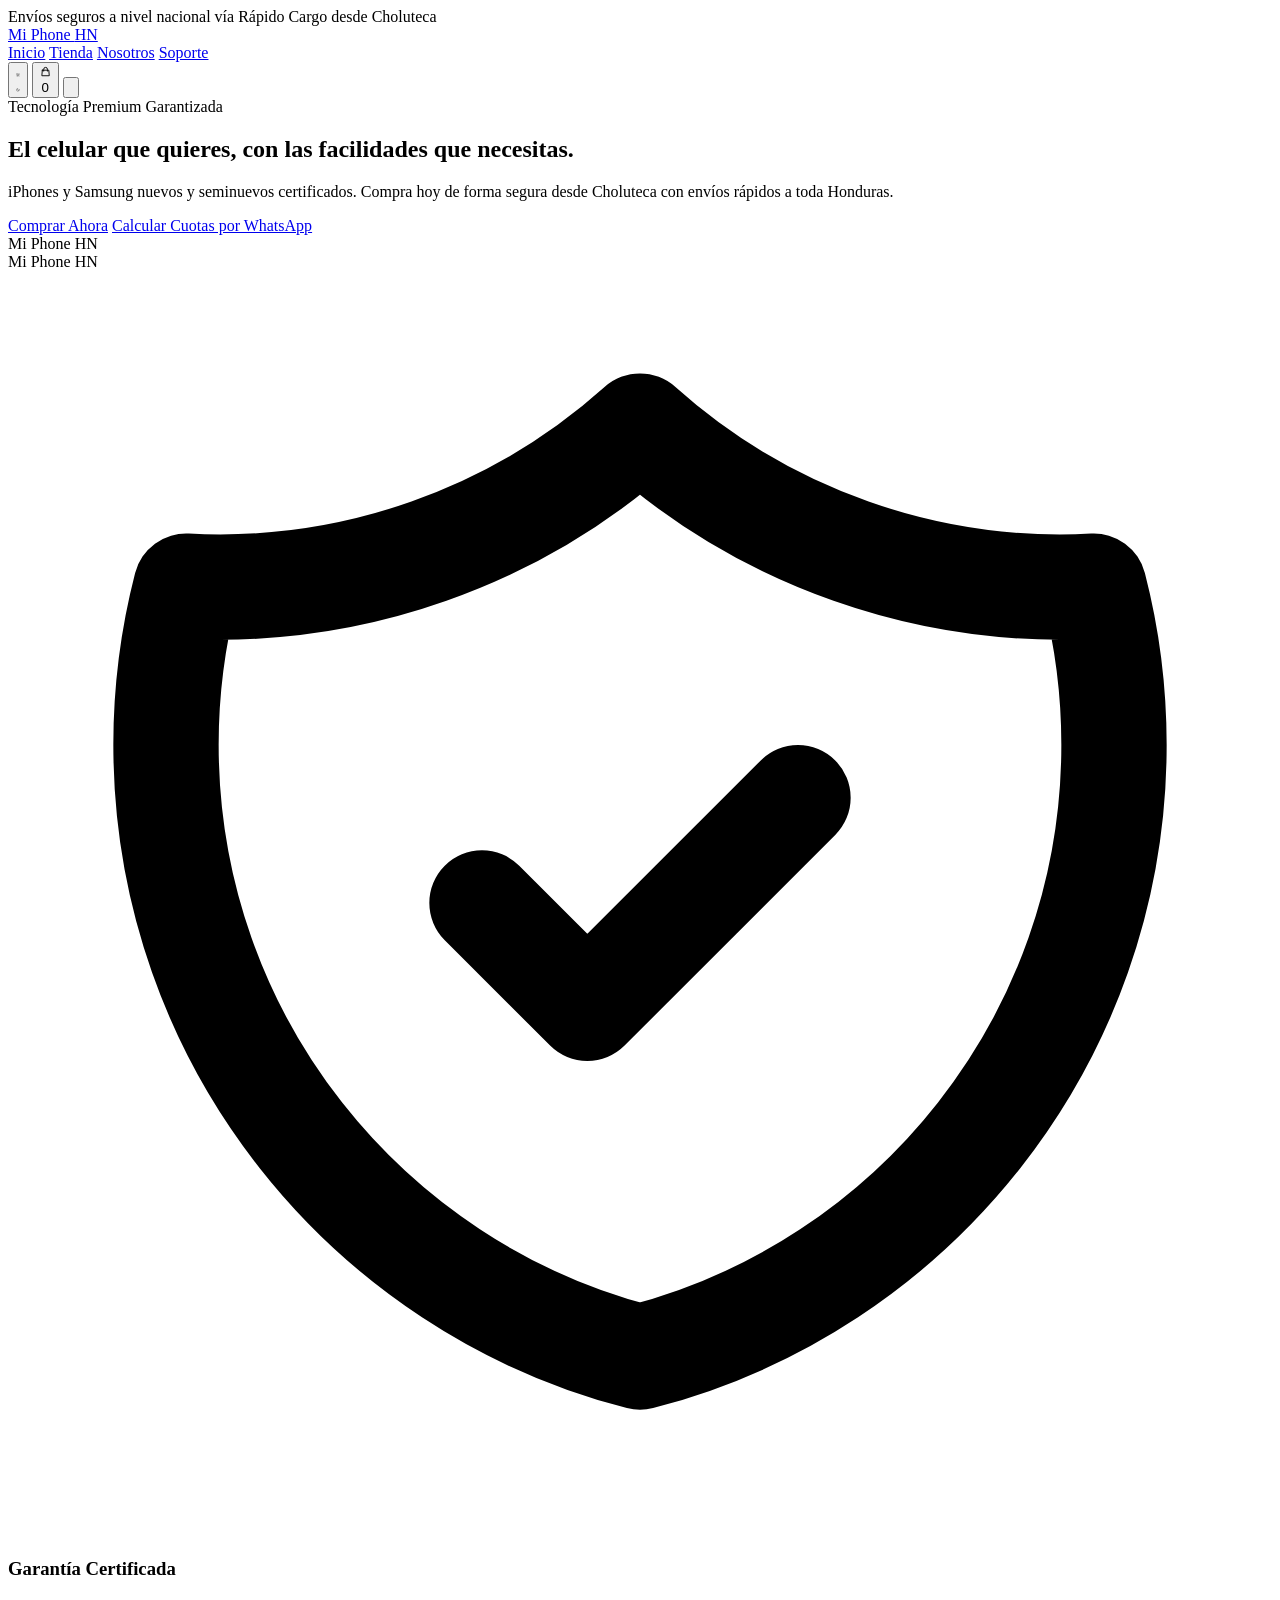
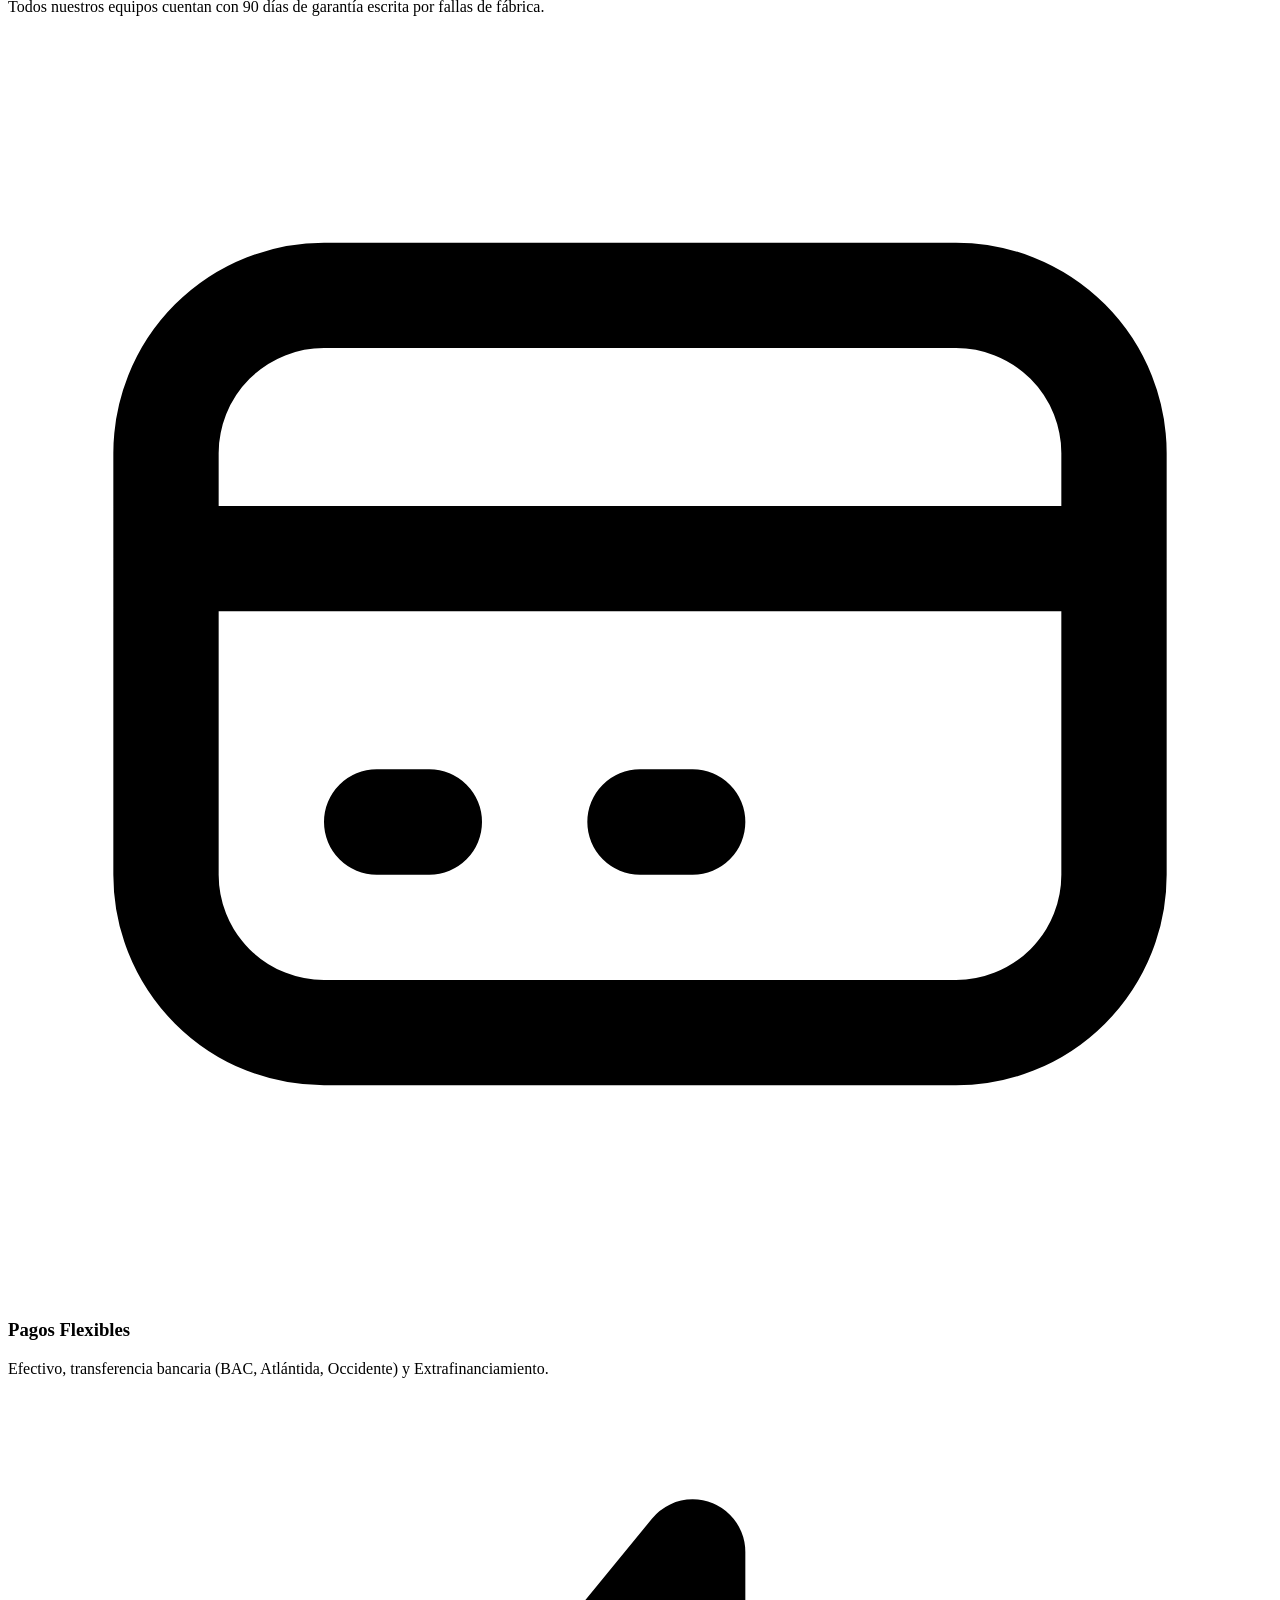
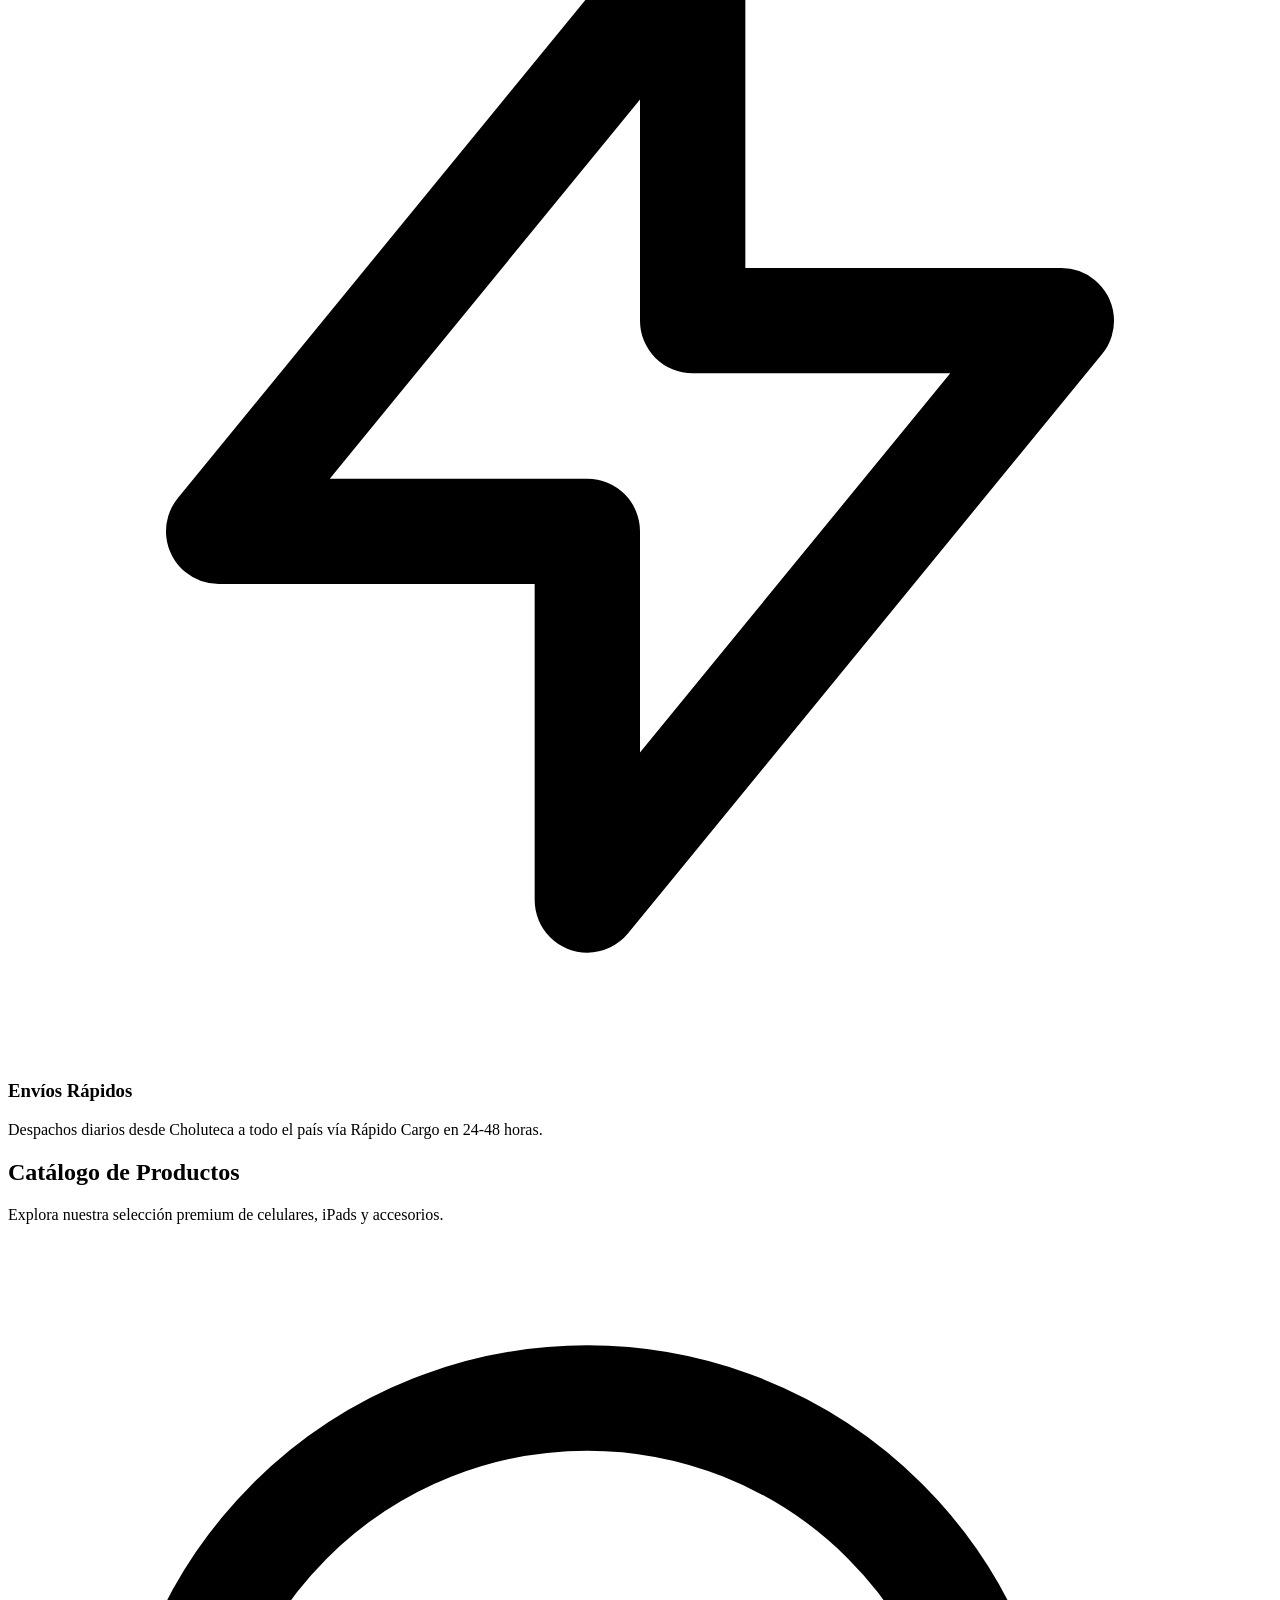
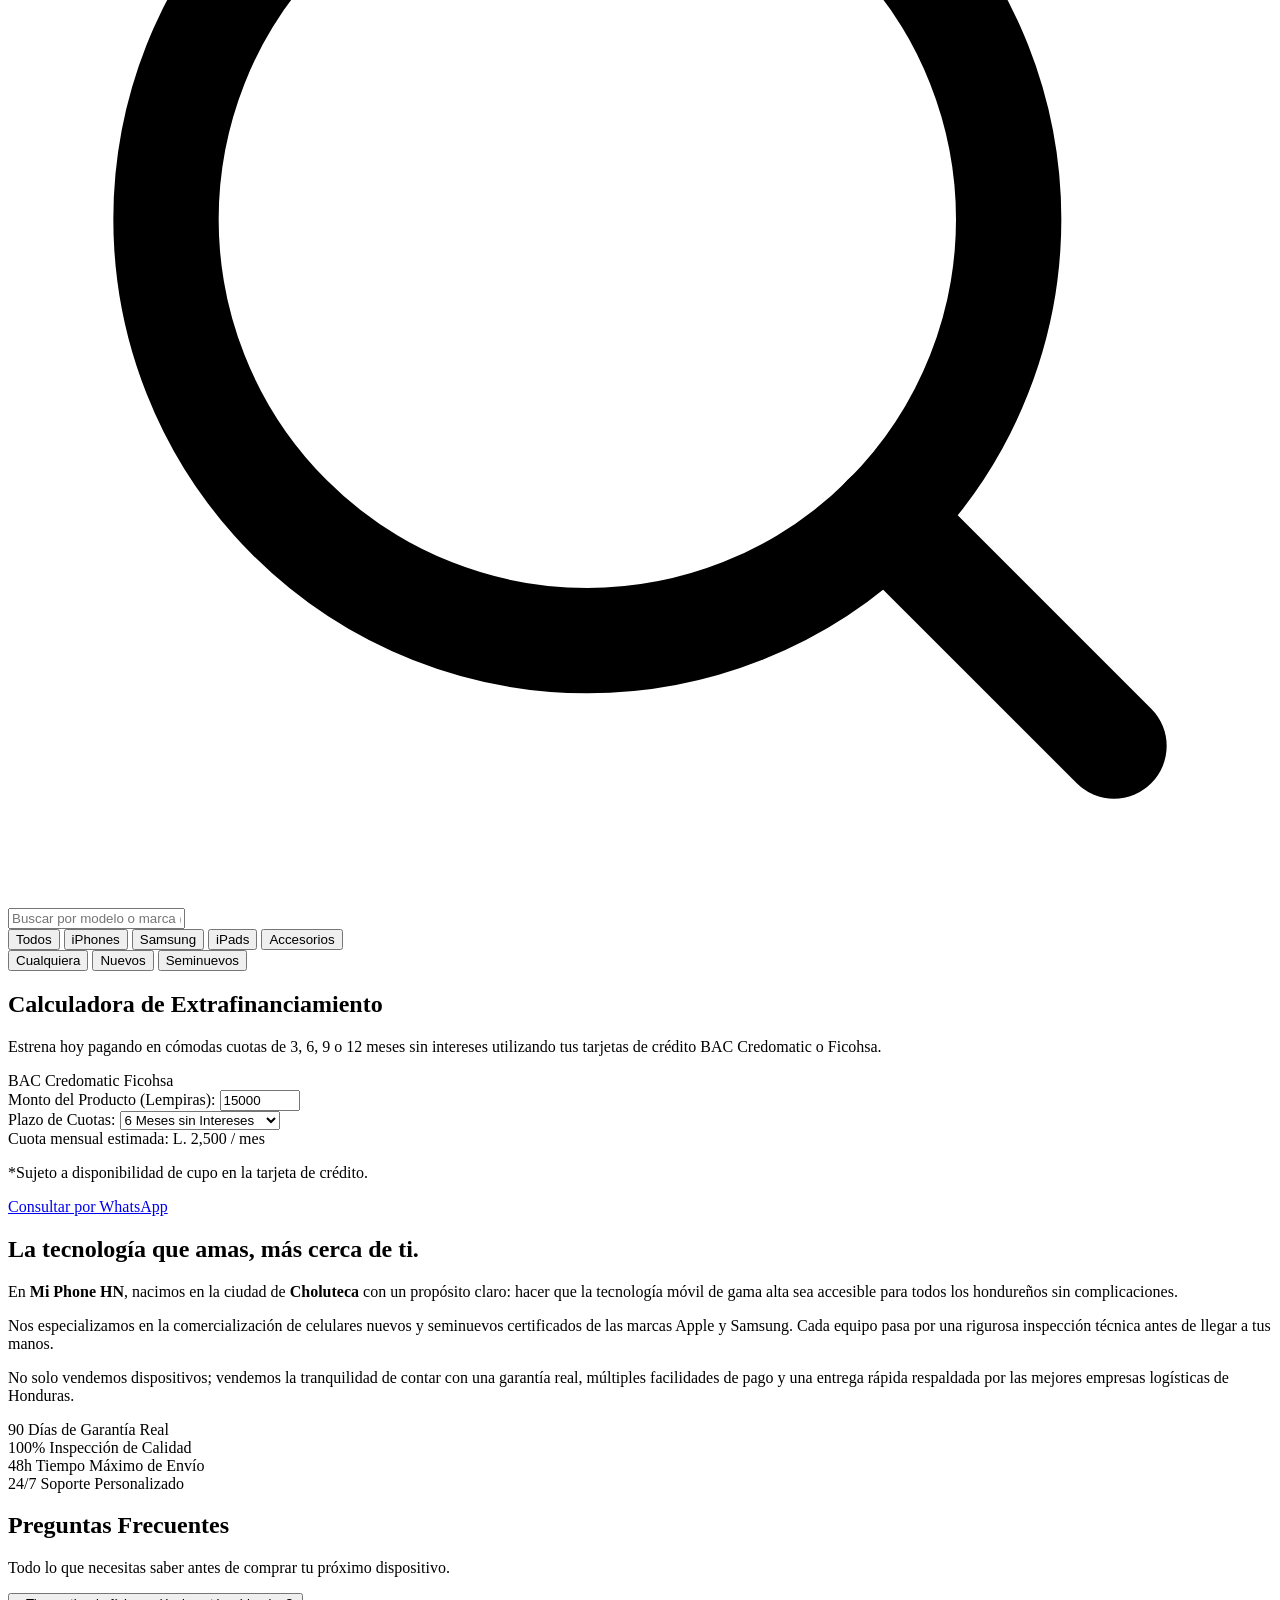
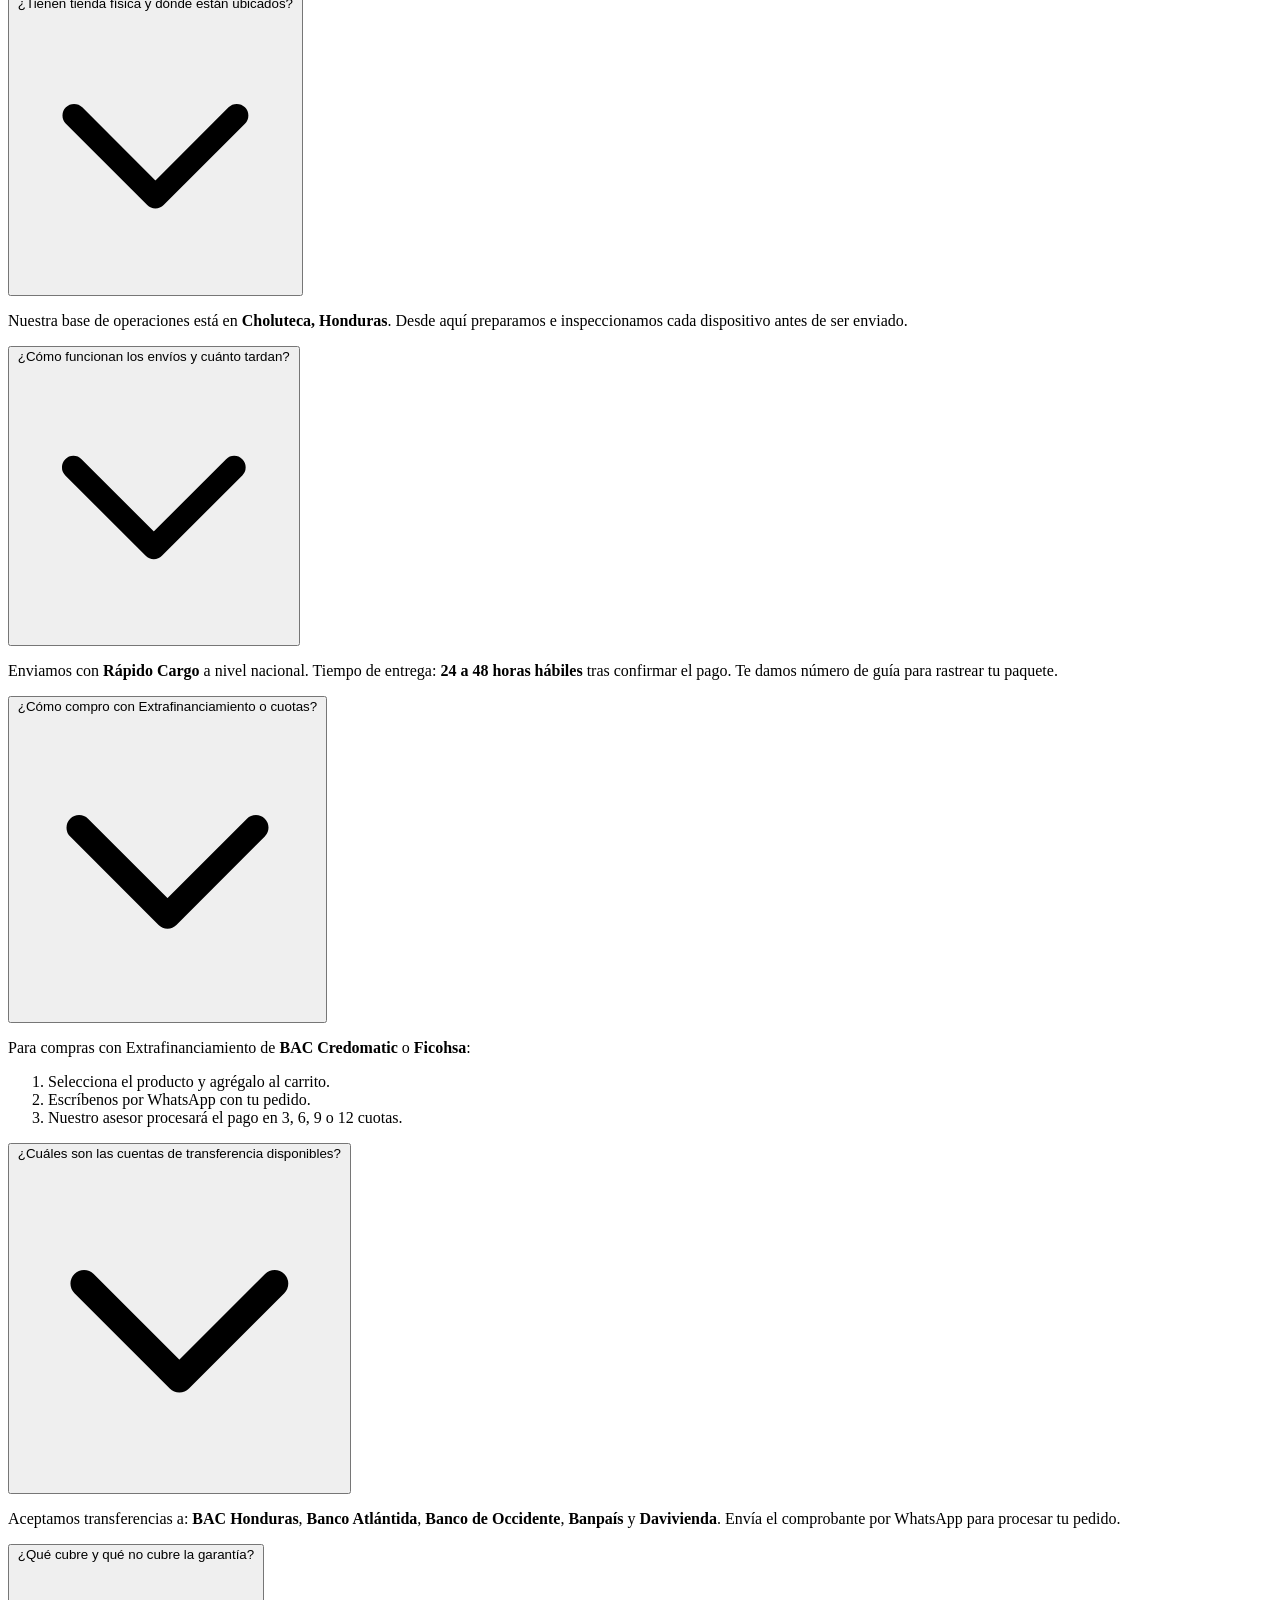
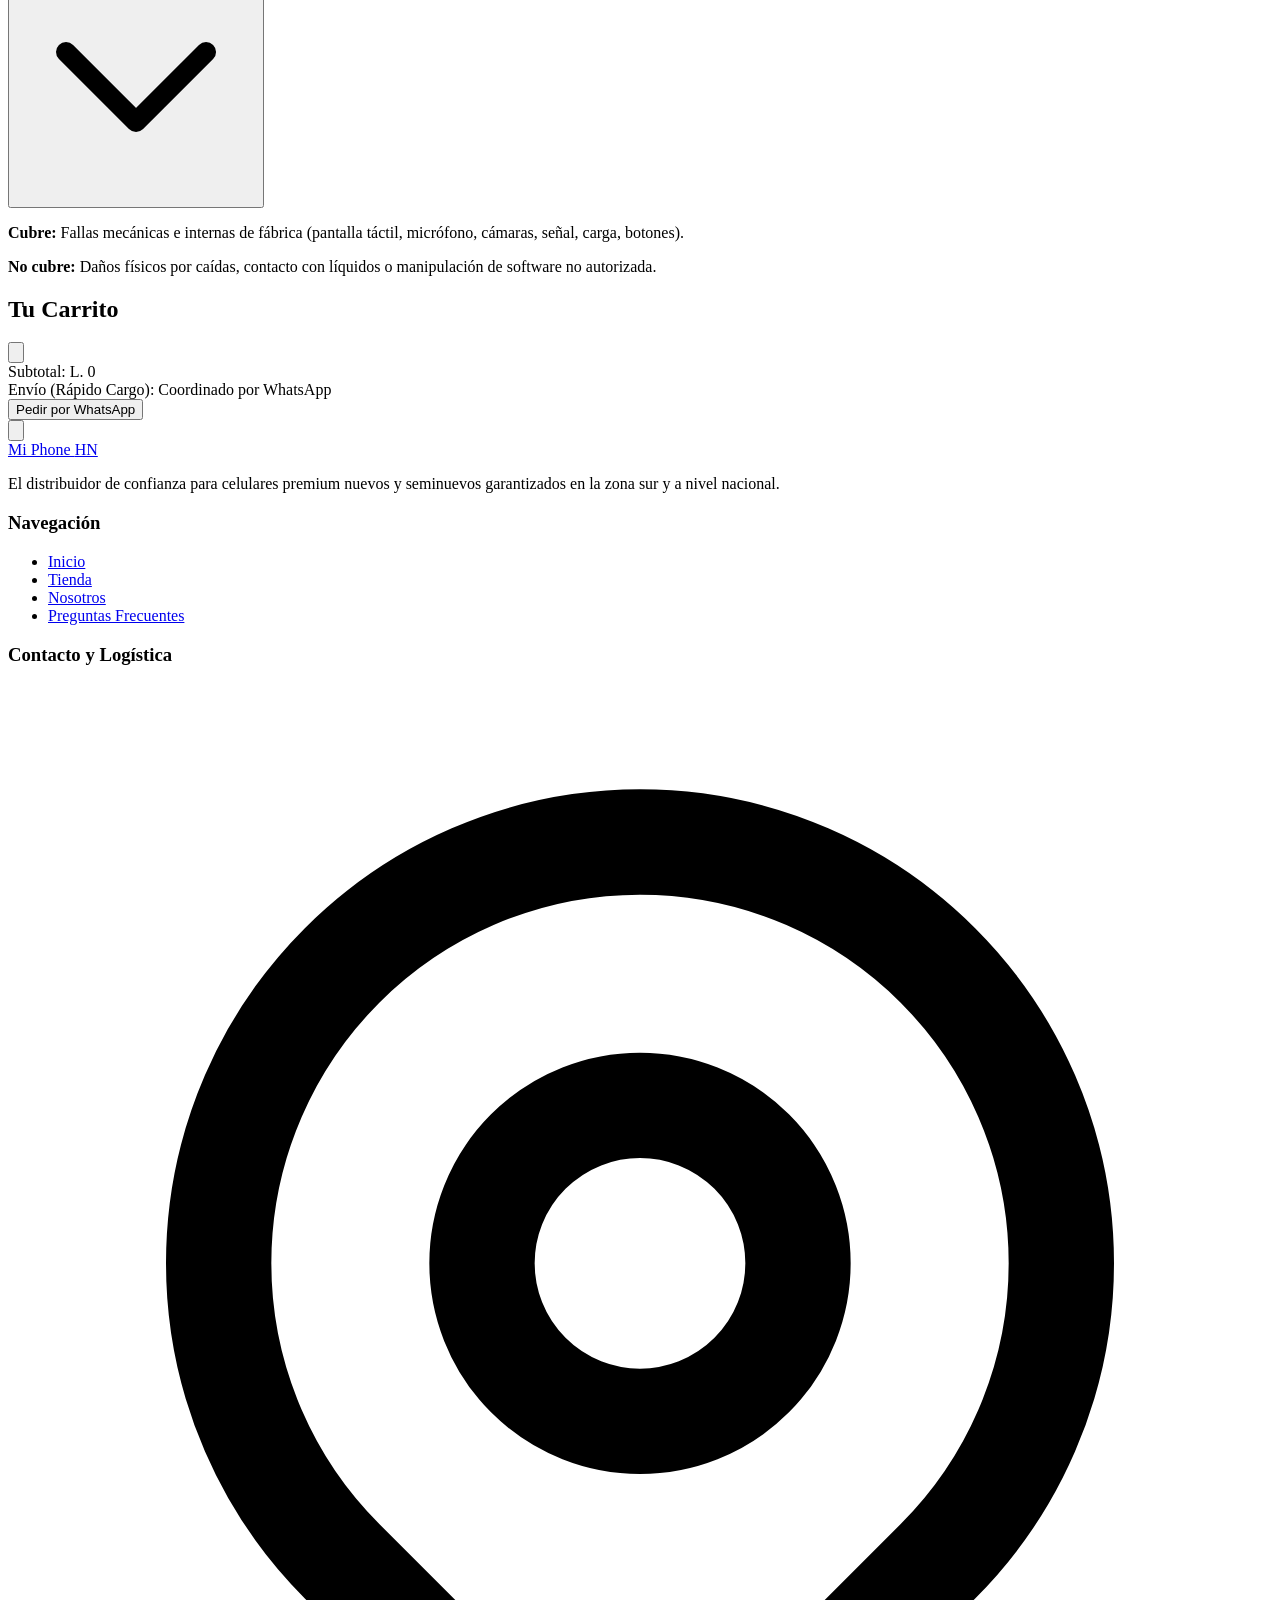
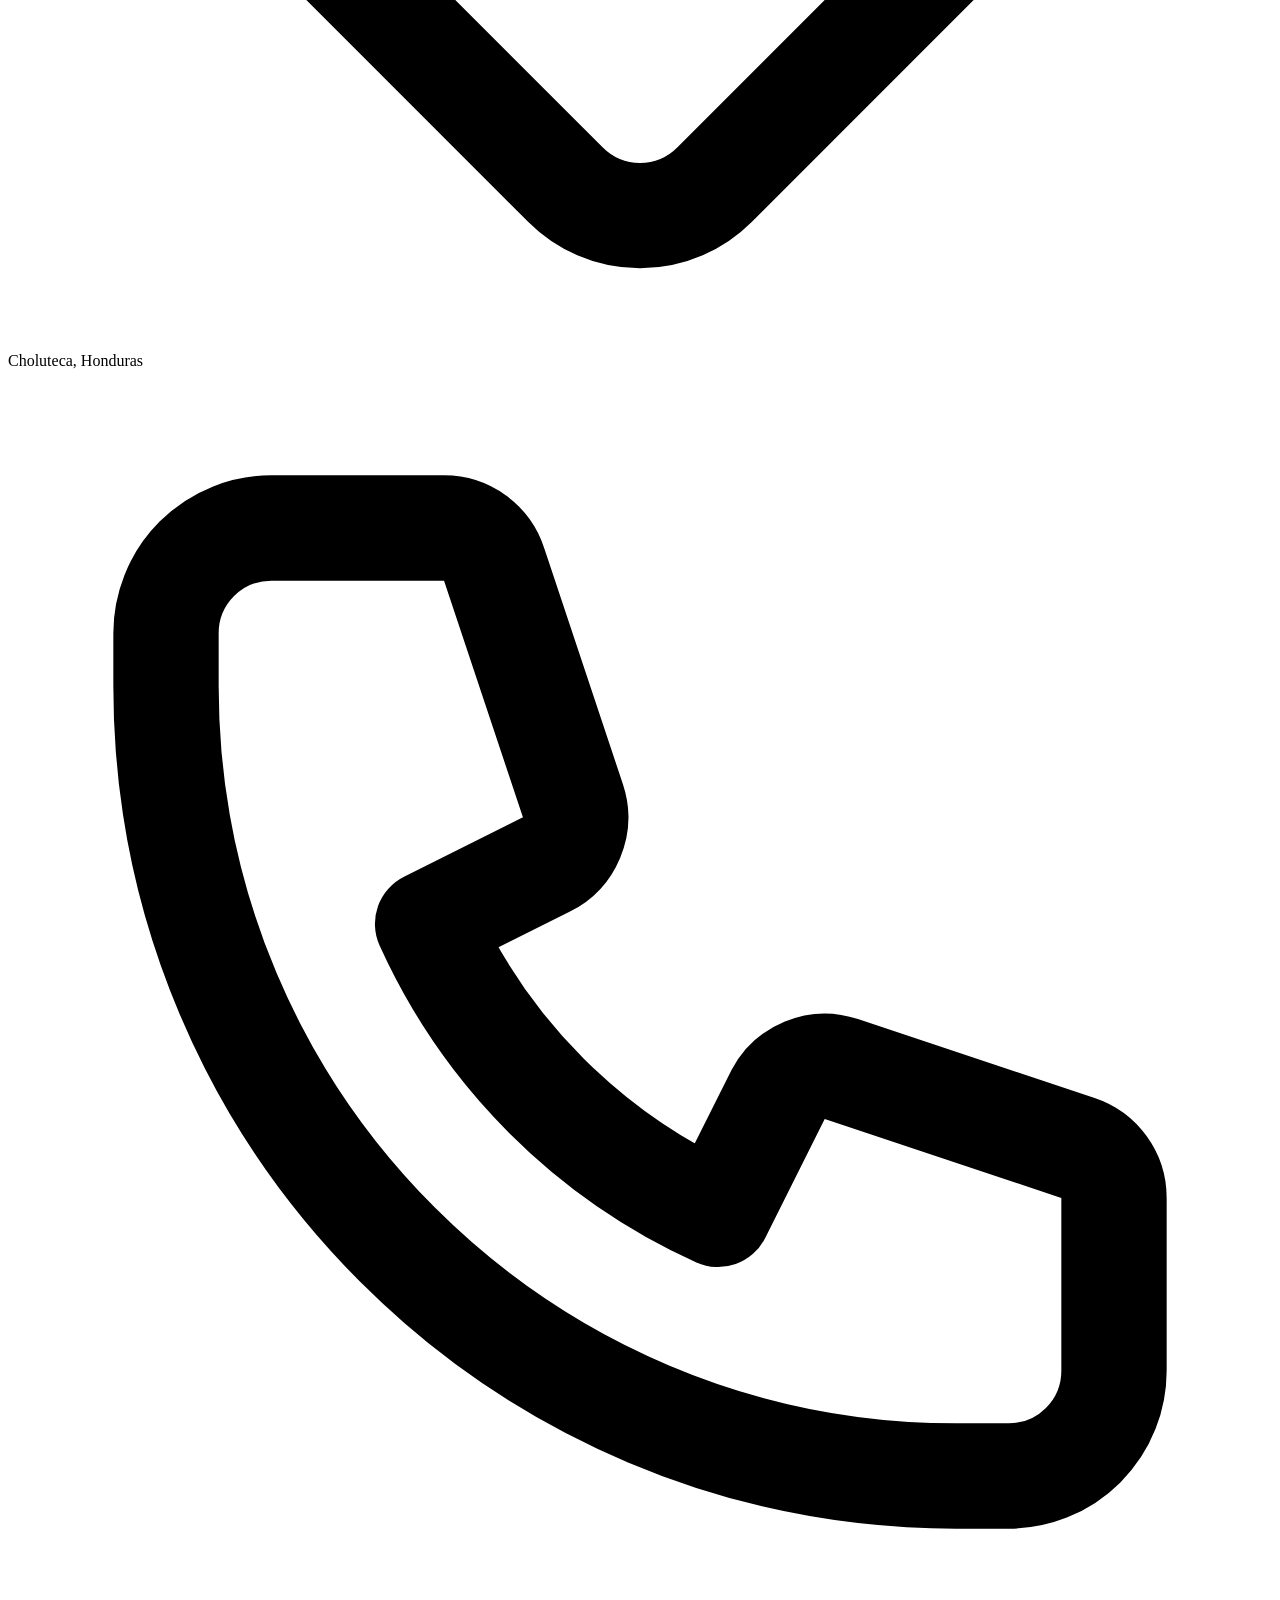
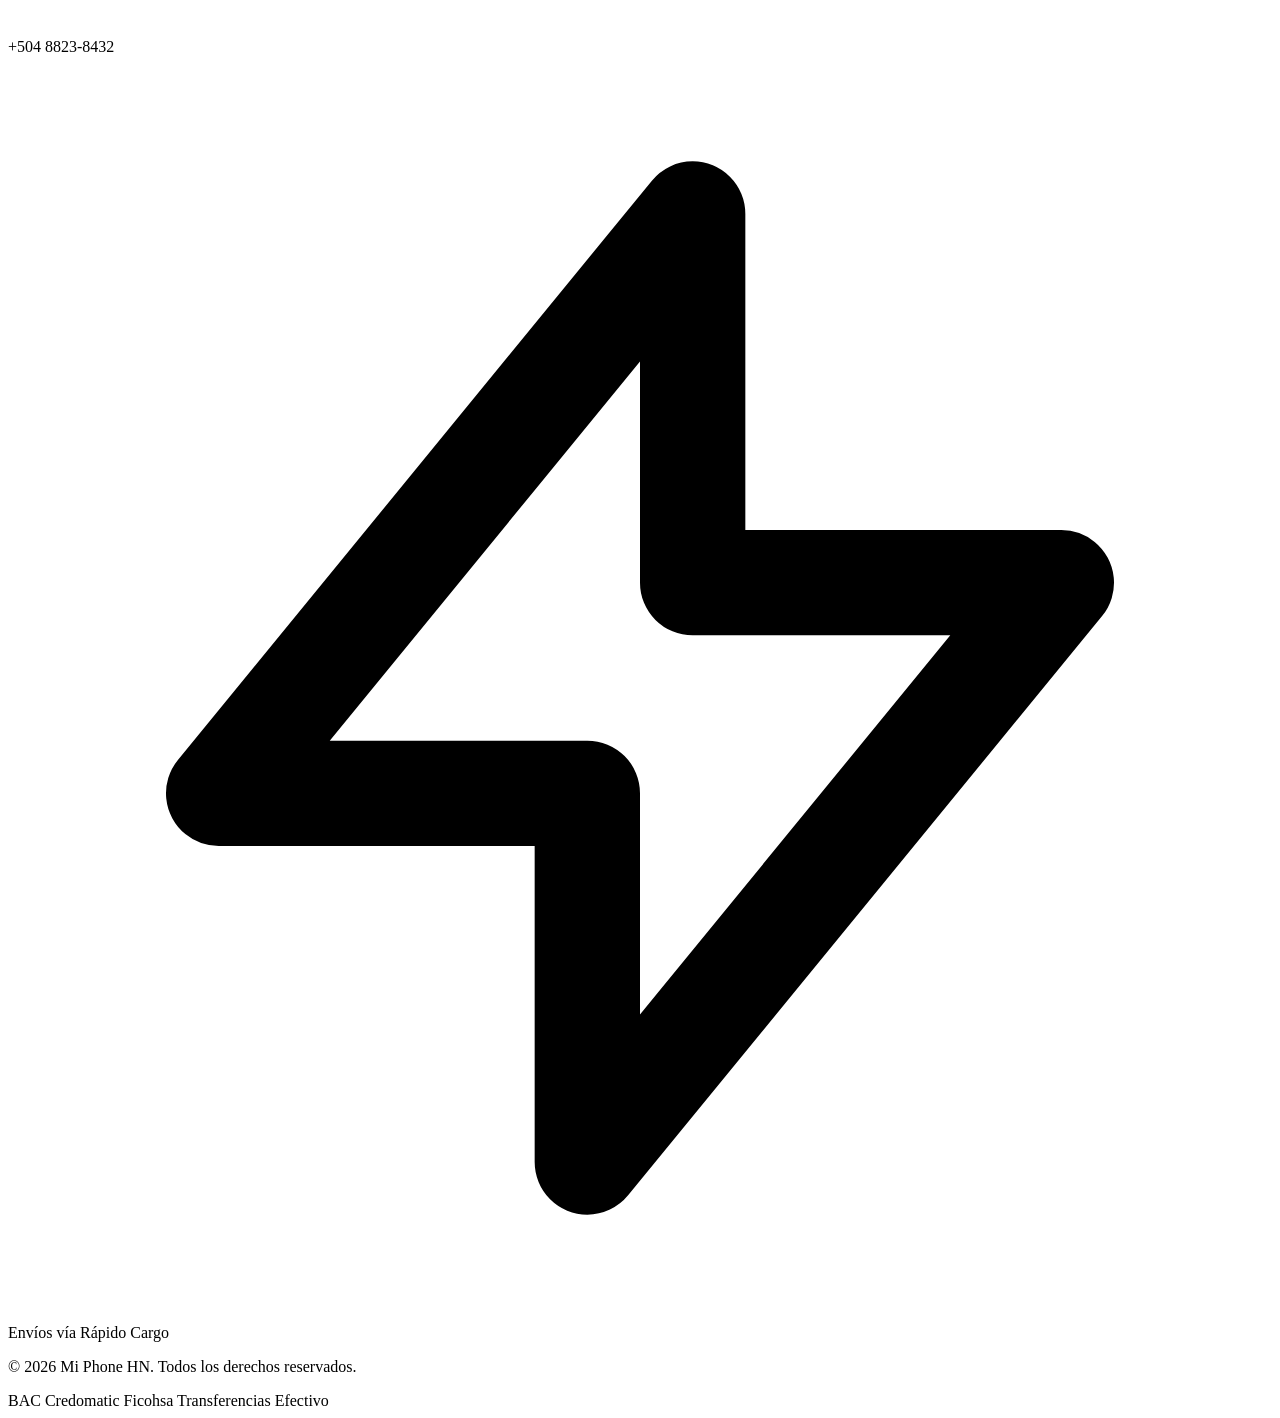
==== index.html @ 275b40a8 "Update index.html" ====
<!DOCTYPE html>
<html lang="es">
<head>
    <meta charset="UTF-8">
    <meta name="viewport" content="width=device-width, initial-scale=1.0">
    <title>Mi Phone HN | Celulares Nuevos y Seminuevos en Honduras</title>
    <meta name="description" content="Compra celulares nuevos y seminuevos certificados en Honduras. iPhones, Samsung, iPads y accesorios con garantía, envíos rápidos y pagos flexibles desde Choluteca.">
    <link rel="preconnect" href="https://fonts.googleapis.com">
    <link rel="preconnect" href="https://fonts.gstatic.com" crossorigin>
    <link href="https://fonts.googleapis.com/css2?family=Inter:wght@300;400;500;600;700&family=Outfit:wght@400;500;600;700&display=swap" rel="stylesheet">
    <link rel="stylesheet" href="styles.css">
</head>
<body>

    <!-- Announcement Bar -->
    <div class="announcement-bar" id="announcement-bar">
        <span class="announcement-text">Envíos seguros a nivel nacional vía Rápido Cargo desde Choluteca</span>
    </div>

    <!-- Header -->
    <header class="site-header">
        <div class="header-container">
            <a href="#" class="logo">Mi Phone <span>HN</span></a>

            <nav class="nav-menu" id="nav-menu">
                <a href="#hero" class="nav-link">Inicio</a>
                <a href="#catalog-section" class="nav-link">Tienda</a>
                <a href="#about-section" class="nav-link">Nosotros</a>
                <a href="#faq-section" class="nav-link">Soporte</a>
            </nav>

            <div class="header-actions">
                <!-- Theme Toggle -->
                <button id="theme-toggle" class="icon-btn" aria-label="Cambiar tema">
                    <span class="sun-icon">
                        <svg xmlns="http://www.w3.org/2000/svg" fill="none" viewBox="0 0 24 24" stroke="currentColor">
                            <circle cx="12" cy="12" r="5" stroke-width="2"/>
                            <path stroke-linecap="round" stroke-width="2" d="M12 1v2m0 18v2M4.22 4.22l1.42 1.42m12.72 12.72l1.42 1.42M1 12h2m18 0h2M4.22 19.78l1.42-1.42M18.36 5.64l1.42-1.42"/>
                        </svg>
                    </span>
                    <span class="moon-icon">
                        <svg xmlns="http://www.w3.org/2000/svg" fill="none" viewBox="0 0 24 24" stroke="currentColor">
                            <path stroke-linecap="round" stroke-linejoin="round" stroke-width="2" d="M21 12.79A9 9 0 1111.21 3a7 7 0 009.79 9.79z"/>
                        </svg>
                    </span>
                </button>

                <!-- Cart Button -->
                <button id="cart-toggle" class="icon-btn cart-btn" aria-label="Ver carrito">
                    <svg xmlns="http://www.w3.org/2000/svg" fill="none" viewBox="0 0 24 24" stroke="currentColor">
                        <path stroke-linecap="round" stroke-linejoin="round" stroke-width="2" d="M16 11V7a4 4 0 00-8 0v4M5 9h14l1 12H4L5 9z"/>
                    </svg>
                    <span class="cart-badge" id="cart-badge">0</span>
                </button>

                <!-- Mobile Menu Toggle -->
                <button id="mobile-menu-toggle" class="icon-btn mobile-menu-btn" aria-label="Menú principal">
                    <svg xmlns="http://www.w3.org/2000/svg" fill="none" viewBox="0 0 24 24" stroke="currentColor">
                        <path stroke-linecap="round" stroke-linejoin="round" stroke-width="2" d="M4 6h16M4 12h16M4 18h16"/>
                    </svg>
                </button>
            </div>
        </div>
    </header>

    <!-- Hero Section -->
    <section id="hero" class="hero-section">
        <div class="hero-container">
            <div class="hero-content">
                <span class="hero-tag">Tecnología Premium Garantizada</span>
                <h1 class="hero-title">El celular que quieres, con las facilidades que necesitas.</h1>
                <p class="hero-subtitle">iPhones y Samsung nuevos y seminuevos certificados. Compra hoy de forma segura desde Choluteca con envíos rápidos a toda Honduras.</p>
                <div class="hero-actions">
                    <a href="#catalog-section" class="btn btn-primary">Comprar Ahora</a>
                    <a href="https://wa.me/50488238432?text=Hola%20Mi%20Phone%20HN,%20me%20gustar%C3%ADa%20solicitar%20informaci%C3%B3n%20sobre%20el%20extrafinanciamiento." target="_blank" rel="noopener noreferrer" class="btn btn-secondary">
                        Calcular Cuotas por WhatsApp
                    </a>
                </div>
            </div>
            <div class="hero-visual">
                <div class="phone-mockup-wrapper">
                    <div class="phone-mockup phone-1">
                        <div class="phone-screen">
                            <div class="phone-content-art">
                                <div class="art-glow"></div>
                                <span class="art-label">Mi Phone HN</span>
                            </div>
                        </div>
                    </div>
                    <div class="phone-mockup phone-2">
                        <div class="phone-screen">
                            <div class="phone-content-art-2">
                                <div class="art-glow-2"></div>
                                <span class="art-label-2">Mi Phone HN</span>
                            </div>
                        </div>
                    </div>
                </div>
            </div>
        </div>
    </section>

    <!-- Trust Badges Section -->
    <section class="trust-section">
        <div class="section-container">
            <div class="trust-grid">
                <div class="trust-card">
                    <div class="trust-icon">
                        <svg xmlns="http://www.w3.org/2000/svg" fill="none" viewBox="0 0 24 24" stroke="currentColor">
                            <path stroke-linecap="round" stroke-linejoin="round" stroke-width="2" d="M9 12l2 2 4-4m5.618-4.016A11.955 11.955 0 0112 2.944a11.955 11.955 0 01-8.618 3.04A12.02 12.02 0 003 9c0 5.591 3.824 10.29 9 11.622 5.176-1.332 9-6.03 9-11.622 0-1.042-.133-2.052-.382-3.016z"/>
                        </svg>
                    </div>
                    <h3>Garantía Certificada</h3>
                    <p>Todos nuestros equipos cuentan con 90 días de garantía escrita por fallas de fábrica.</p>
                </div>
                <div class="trust-card">
                    <div class="trust-icon">
                        <svg xmlns="http://www.w3.org/2000/svg" fill="none" viewBox="0 0 24 24" stroke="currentColor">
                            <path stroke-linecap="round" stroke-linejoin="round" stroke-width="2" d="M3 10h18M7 15h1m4 0h1m-7 4h12a3 3 0 003-3V8a3 3 0 00-3-3H6a3 3 0 00-3 3v8a3 3 0 003 3z"/>
                        </svg>
                    </div>
                    <h3>Pagos Flexibles</h3>
                    <p>Efectivo, transferencia bancaria (BAC, Atlántida, Occidente) y Extrafinanciamiento.</p>
                </div>
                <div class="trust-card">
                    <div class="trust-icon">
                        <svg xmlns="http://www.w3.org/2000/svg" fill="none" viewBox="0 0 24 24" stroke="currentColor">
                            <path stroke-linecap="round" stroke-linejoin="round" stroke-width="2" d="M13 10V3L4 14h7v7l9-11h-7z"/>
                        </svg>
                    </div>
                    <h3>Envíos Rápidos</h3>
                    <p>Despachos diarios desde Choluteca a todo el país vía Rápido Cargo en 24-48 horas.</p>
                </div>
            </div>
        </div>
    </section>

    <!-- Catalog Section -->
    <section id="catalog-section" class="catalog-section">
        <div class="section-container">
            <div class="section-header">
                <h2 class="section-title">Catálogo de Productos</h2>
                <p class="section-subtitle">Explora nuestra selección premium de celulares, iPads y accesorios.</p>
            </div>

            <!-- Search & Filters -->
            <div class="catalog-controls">
                <div class="search-box">
                    <svg class="search-icon" xmlns="http://www.w3.org/2000/svg" fill="none" viewBox="0 0 24 24" stroke="currentColor">
                        <circle cx="11" cy="11" r="8" stroke-width="2"/>
                        <path stroke-linecap="round" stroke-width="2" d="M21 21l-4.35-4.35"/>
                    </svg>
                    <input type="text" id="search-input" placeholder="Buscar por modelo o marca (ej. iPhone 13)...">
                </div>

                <div class="filter-groups">
                    <div class="filter-group">
                        <button class="filter-tab active" data-category="all">Todos</button>
                        <button class="filter-tab" data-category="iphones">iPhones</button>
                        <button class="filter-tab" data-category="samsung">Samsung</button>
                        <button class="filter-tab" data-category="ipads">iPads</button>
                        <button class="filter-tab" data-category="accessories">Accesorios</button>
                    </div>
                    <div class="filter-group">
                        <button class="filter-tag active" data-condition="all">Cualquiera</button>
                        <button class="filter-tag" data-condition="nuevo">Nuevos</button>
                        <button class="filter-tag" data-condition="seminuevo">Seminuevos</button>
                    </div>
                </div>
            </div>

            <!-- Products Grid -->
            <div class="products-grid" id="products-grid"></div>

            <!-- No Results -->
            <div class="no-results" id="no-results" style="display: none;">
                <svg xmlns="http://www.w3.org/2000/svg" fill="none" viewBox="0 0 24 24" stroke="currentColor">
                    <path stroke-linecap="round" stroke-linejoin="round" stroke-width="2" d="M9.172 16.172a4 4 0 015.656 0M9 10h.01M15 10h.01M21 12a9 9 0 11-18 0 9 9 0 0118 0z"/>
                </svg>
                <h3>No encontramos productos</h3>
                <p>Intenta cambiar los filtros o los términos de búsqueda.</p>
            </div>
        </div>
    </section>

    <!-- Financing Calculator Section -->
    <section class="financing-section">
        <div class="section-container">
            <div class="financing-card">
                <div class="financing-info">
                    <h2>Calculadora de Extrafinanciamiento</h2>
                    <p>Estrena hoy pagando en cómodas cuotas de 3, 6, 9 o 12 meses sin intereses utilizando tus tarjetas de crédito BAC Credomatic o Ficohsa.</p>
                    <div class="bank-badges">
                        <span class="badge bank-bac">BAC Credomatic</span>
                        <span class="badge bank-ficohsa">Ficohsa</span>
                    </div>
                </div>
                <div class="financing-calculator">
                    <div class="form-group">
                        <label for="calc-amount">Monto del Producto (Lempiras):</label>
                        <input type="number" id="calc-amount" value="15000" min="1000" max="100000" step="500">
                    </div>
                    <div class="form-group">
                        <label for="calc-months">Plazo de Cuotas:</label>
                        <select id="calc-months">
                            <option value="3">3 Meses sin Intereses</option>
                            <option value="6" selected>6 Meses sin Intereses</option>
                            <option value="9">9 Meses sin Intereses</option>
                            <option value="12">12 Meses sin Intereses</option>
                        </select>
                    </div>
                    <div class="calc-result">
                        <span class="calc-label">Cuota mensual estimada:</span>
                        <span class="calc-value" id="calc-value">L. 2,500 / mes</span>
                    </div>
                    <p class="calc-note">*Sujeto a disponibilidad de cupo en la tarjeta de crédito.</p>
                    <a id="calc-whatsapp-btn" href="#" target="_blank" rel="noopener noreferrer" class="btn btn-primary btn-block">Consultar por WhatsApp</a>
                </div>
            </div>
        </div>
    </section>

    <!-- About Section -->
    <section id="about-section" class="about-section">
        <div class="section-container">
            <div class="about-grid">
                <div class="about-text">
                    <h2>La tecnología que amas, más cerca de ti.</h2>
                    <p>En <strong>Mi Phone HN</strong>, nacimos en la ciudad de <strong>Choluteca</strong> con un propósito claro: hacer que la tecnología móvil de gama alta sea accesible para todos los hondureños sin complicaciones.</p>
                    <p>Nos especializamos en la comercialización de celulares nuevos y seminuevos certificados de las marcas Apple y Samsung. Cada equipo pasa por una rigurosa inspección técnica antes de llegar a tus manos.</p>
                    <p>No solo vendemos dispositivos; vendemos la tranquilidad de contar con una garantía real, múltiples facilidades de pago y una entrega rápida respaldada por las mejores empresas logísticas de Honduras.</p>
                </div>
                <div class="about-stats">
                    <div class="stat-card">
                        <span class="stat-num">90</span>
                        <span class="stat-lbl">Días de Garantía Real</span>
                    </div>
                    <div class="stat-card">
                        <span class="stat-num">100%</span>
                        <span class="stat-lbl">Inspección de Calidad</span>
                    </div>
                    <div class="stat-card">
                        <span class="stat-num">48h</span>
                        <span class="stat-lbl">Tiempo Máximo de Envío</span>
                    </div>
                    <div class="stat-card">
                        <span class="stat-num">24/7</span>
                        <span class="stat-lbl">Soporte Personalizado</span>
                    </div>
                </div>
            </div>
        </div>
    </section>

    <!-- FAQ Section -->
    <section id="faq-section" class="faq-section">
        <div class="section-container">
            <div class="faq-header">
                <h2>Preguntas Frecuentes</h2>
                <p>Todo lo que necesitas saber antes de comprar tu próximo dispositivo.</p>
            </div>
            <div class="faq-accordion">
                <div class="faq-item">
                    <button class="faq-question">
                        <span>¿Tienen tienda física y dónde están ubicados?</span>
                        <svg xmlns="http://www.w3.org/2000/svg" fill="none" viewBox="0 0 24 24" stroke="currentColor" class="faq-arrow">
                            <path stroke-linecap="round" stroke-linejoin="round" stroke-width="2" d="M19 9l-7 7-7-7"/>
                        </svg>
                    </button>
                    <div class="faq-answer">
                        <p>Nuestra base de operaciones está en <strong>Choluteca, Honduras</strong>. Desde aquí preparamos e inspeccionamos cada dispositivo antes de ser enviado.</p>
                    </div>
                </div>
                <div class="faq-item">
                    <button class="faq-question">
                        <span>¿Cómo funcionan los envíos y cuánto tardan?</span>
                        <svg xmlns="http://www.w3.org/2000/svg" fill="none" viewBox="0 0 24 24" stroke="currentColor" class="faq-arrow">
                            <path stroke-linecap="round" stroke-linejoin="round" stroke-width="2" d="M19 9l-7 7-7-7"/>
                        </svg>
                    </button>
                    <div class="faq-answer">
                        <p>Enviamos con <strong>Rápido Cargo</strong> a nivel nacional. Tiempo de entrega: <strong>24 a 48 horas hábiles</strong> tras confirmar el pago. Te damos número de guía para rastrear tu paquete.</p>
                    </div>
                </div>
                <div class="faq-item">
                    <button class="faq-question">
                        <span>¿Cómo compro con Extrafinanciamiento o cuotas?</span>
                        <svg xmlns="http://www.w3.org/2000/svg" fill="none" viewBox="0 0 24 24" stroke="currentColor" class="faq-arrow">
                            <path stroke-linecap="round" stroke-linejoin="round" stroke-width="2" d="M19 9l-7 7-7-7"/>
                        </svg>
                    </button>
                    <div class="faq-answer">
                        <p>Para compras con Extrafinanciamiento de <strong>BAC Credomatic</strong> o <strong>Ficohsa</strong>:</p>
                        <ol>
                            <li>Selecciona el producto y agrégalo al carrito.</li>
                            <li>Escríbenos por WhatsApp con tu pedido.</li>
                            <li>Nuestro asesor procesará el pago en 3, 6, 9 o 12 cuotas.</li>
                        </ol>
                    </div>
                </div>
                <div class="faq-item">
                    <button class="faq-question">
                        <span>¿Cuáles son las cuentas de transferencia disponibles?</span>
                        <svg xmlns="http://www.w3.org/2000/svg" fill="none" viewBox="0 0 24 24" stroke="currentColor" class="faq-arrow">
                            <path stroke-linecap="round" stroke-linejoin="round" stroke-width="2" d="M19 9l-7 7-7-7"/>
                        </svg>
                    </button>
                    <div class="faq-answer">
                        <p>Aceptamos transferencias a: <strong>BAC Honduras</strong>, <strong>Banco Atlántida</strong>, <strong>Banco de Occidente</strong>, <strong>Banpaís</strong> y <strong>Davivienda</strong>. Envía el comprobante por WhatsApp para procesar tu pedido.</p>
                    </div>
                </div>
                <div class="faq-item">
                    <button class="faq-question">
                        <span>¿Qué cubre y qué no cubre la garantía?</span>
                        <svg xmlns="http://www.w3.org/2000/svg" fill="none" viewBox="0 0 24 24" stroke="currentColor" class="faq-arrow">
                            <path stroke-linecap="round" stroke-linejoin="round" stroke-width="2" d="M19 9l-7 7-7-7"/>
                        </svg>
                    </button>
                    <div class="faq-answer">
                        <p><strong>Cubre:</strong> Fallas mecánicas e internas de fábrica (pantalla táctil, micrófono, cámaras, señal, carga, botones).</p>
                        <p><strong>No cubre:</strong> Daños físicos por caídas, contacto con líquidos o manipulación de software no autorizada.</p>
                    </div>
                </div>
            </div>
        </div>
    </section>

    <!-- Cart Drawer -->
    <div id="cart-drawer" class="cart-drawer">
        <div class="cart-drawer-overlay" id="cart-drawer-overlay"></div>
        <div class="cart-drawer-content">
            <div class="cart-drawer-header">
                <h2>Tu Carrito</h2>
                <button id="cart-close" class="icon-btn" aria-label="Cerrar carrito">
                    <svg xmlns="http://www.w3.org/2000/svg" fill="none" viewBox="0 0 24 24" stroke="currentColor">
                        <path stroke-linecap="round" stroke-linejoin="round" stroke-width="2" d="M6 18L18 6M6 6l12 12"/>
                    </svg>
                </button>
            </div>
            <div class="cart-items-container" id="cart-items-container"></div>
            <div class="cart-drawer-footer">
                <div class="cart-summary-row">
                    <span>Subtotal:</span>
                    <span id="cart-subtotal">L. 0</span>
                </div>
                <div class="cart-summary-row shipping-row">
                    <span>Envío (Rápido Cargo):</span>
                    <span>Coordinado por WhatsApp</span>
                </div>
                <!-- Datos del cliente -->
                <div id="cart-checkout-form" class="cart-checkout-form" style="display:none;">
                    <h3 class="checkout-form-title">Datos para la Entrega</h3>
                    <div class="form-group">
                        <label for="client-name">Nombre Completo:</label>
                        <input type="text" id="client-name" placeholder="Ej. Juan Pérez" required>
                    </div>
                    <div class="form-group">
                        <label for="client-dni">DNI / Identidad:</label>
                        <input type="text" id="client-dni" placeholder="Ej. 0601-1990-12345" required>
                    </div>
                    <div class="form-group">
                        <label for="client-location">Localidad / Ciudad de Envío:</label>
                        <input type="text" id="client-location" placeholder="Ej. Tegucigalpa, Col. Kennedy" required>
                    </div>
                </div>
                <button id="checkout-whatsapp-btn" class="btn btn-primary btn-block checkout-btn">
                    Pedir por WhatsApp
                </button>
            </div>
        </div>
    </div>

    <!-- Product Detail Modal -->
    <div id="product-modal" class="product-modal">
        <div class="product-modal-overlay" id="product-modal-overlay"></div>
        <div class="product-modal-content">
            <button id="product-modal-close" class="product-modal-close-btn icon-btn" aria-label="Cerrar">
                <svg xmlns="http://www.w3.org/2000/svg" fill="none" viewBox="0 0 24 24" stroke="currentColor">
                    <path stroke-linecap="round" stroke-linejoin="round" stroke-width="2" d="M6 18L18 6M6 6l12 12"/>
                </svg>
            </button>
            <div class="product-modal-body" id="product-modal-body"></div>
        </div>
    </div>

    <!-- Footer -->
    <footer class="site-footer">
        <div class="section-container">
            <div class="footer-grid">
                <div class="footer-col brand-col">
                    <a href="#" class="footer-logo">Mi Phone <span>HN</span></a>
                    <p class="footer-desc">El distribuidor de confianza para celulares premium nuevos y seminuevos garantizados en la zona sur y a nivel nacional.</p>
                </div>
                <div class="footer-col">
                    <h3>Navegación</h3>
                    <ul>
                        <li><a href="#hero">Inicio</a></li>
                        <li><a href="#catalog-section">Tienda</a></li>
                        <li><a href="#about-section">Nosotros</a></li>
                        <li><a href="#faq-section">Preguntas Frecuentes</a></li>
                    </ul>
                </div>
                <div class="footer-col">
                    <h3>Contacto y Logística</h3>
                    <div class="footer-contact-item">
                        <svg xmlns="http://www.w3.org/2000/svg" fill="none" viewBox="0 0 24 24" stroke="currentColor">
                            <path stroke-linecap="round" stroke-linejoin="round" stroke-width="2" d="M17.657 16.657L13.414 20.9a1.998 1.998 0 01-2.827 0l-4.244-4.243a8 8 0 1111.314 0z"/>
                            <path stroke-linecap="round" stroke-linejoin="round" stroke-width="2" d="M15 11a3 3 0 11-6 0 3 3 0 016 0z"/>
                        </svg>
                        <span>Choluteca, Honduras</span>
                    </div>
                    <div class="footer-contact-item">
                        <svg xmlns="http://www.w3.org/2000/svg" fill="none" viewBox="0 0 24 24" stroke="currentColor">
                            <path stroke-linecap="round" stroke-linejoin="round" stroke-width="2" d="M3 5a2 2 0 012-2h3.28a1 1 0 01.948.684l1.498 4.493a1 1 0 01-.502 1.21l-2.257 1.13a11.042 11.042 0 005.516 5.516l1.13-2.257a1 1 0 011.21-.502l4.493 1.498a1 1 0 01.684.949V19a2 2 0 01-2 2h-1C9.716 21 3 14.284 3 6V5z"/>
                        </svg>
                        <span>+504 8823-8432</span>
                    </div>
                    <div class="footer-contact-item">
                        <svg xmlns="http://www.w3.org/2000/svg" fill="none" viewBox="0 0 24 24" stroke="currentColor">
                            <path stroke-linecap="round" stroke-linejoin="round" stroke-width="2" d="M13 10V3L4 14h7v7l9-11h-7z"/>
                        </svg>
                        <span>Envíos vía Rápido Cargo</span>
                    </div>
                </div>
            </div>
            <div class="footer-bottom">
                <p>&copy; 2026 Mi Phone HN. Todos los derechos reservados.</p>
                <div class="payment-methods-logos">
                    <span class="pay-logo-badge">BAC Credomatic</span>
                    <span class="pay-logo-badge">Ficohsa</span>
                    <span class="pay-logo-badge">Transferencias</span>
                    <span class="pay-logo-badge">Efectivo</span>
                </div>
            </div>
        </div>
    </footer>

    <script src="app.js"></script>
</body>
</html>
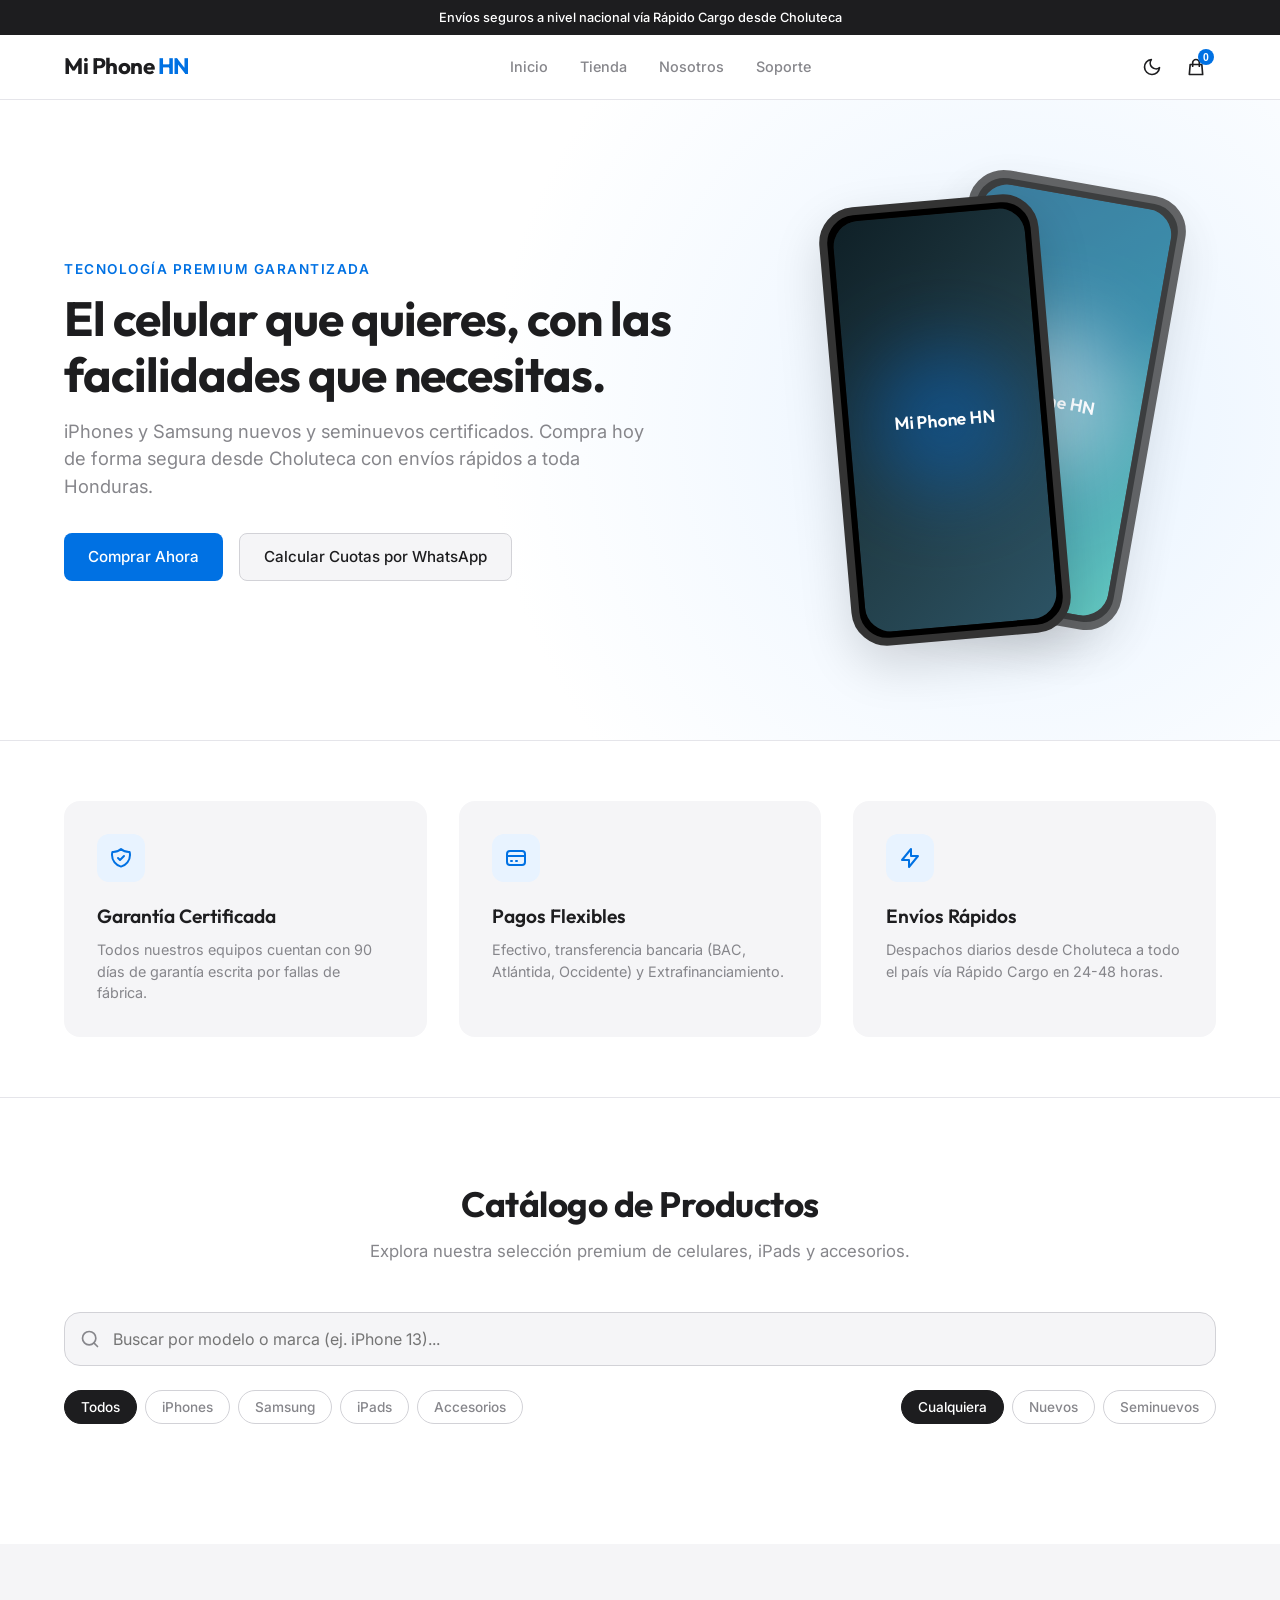
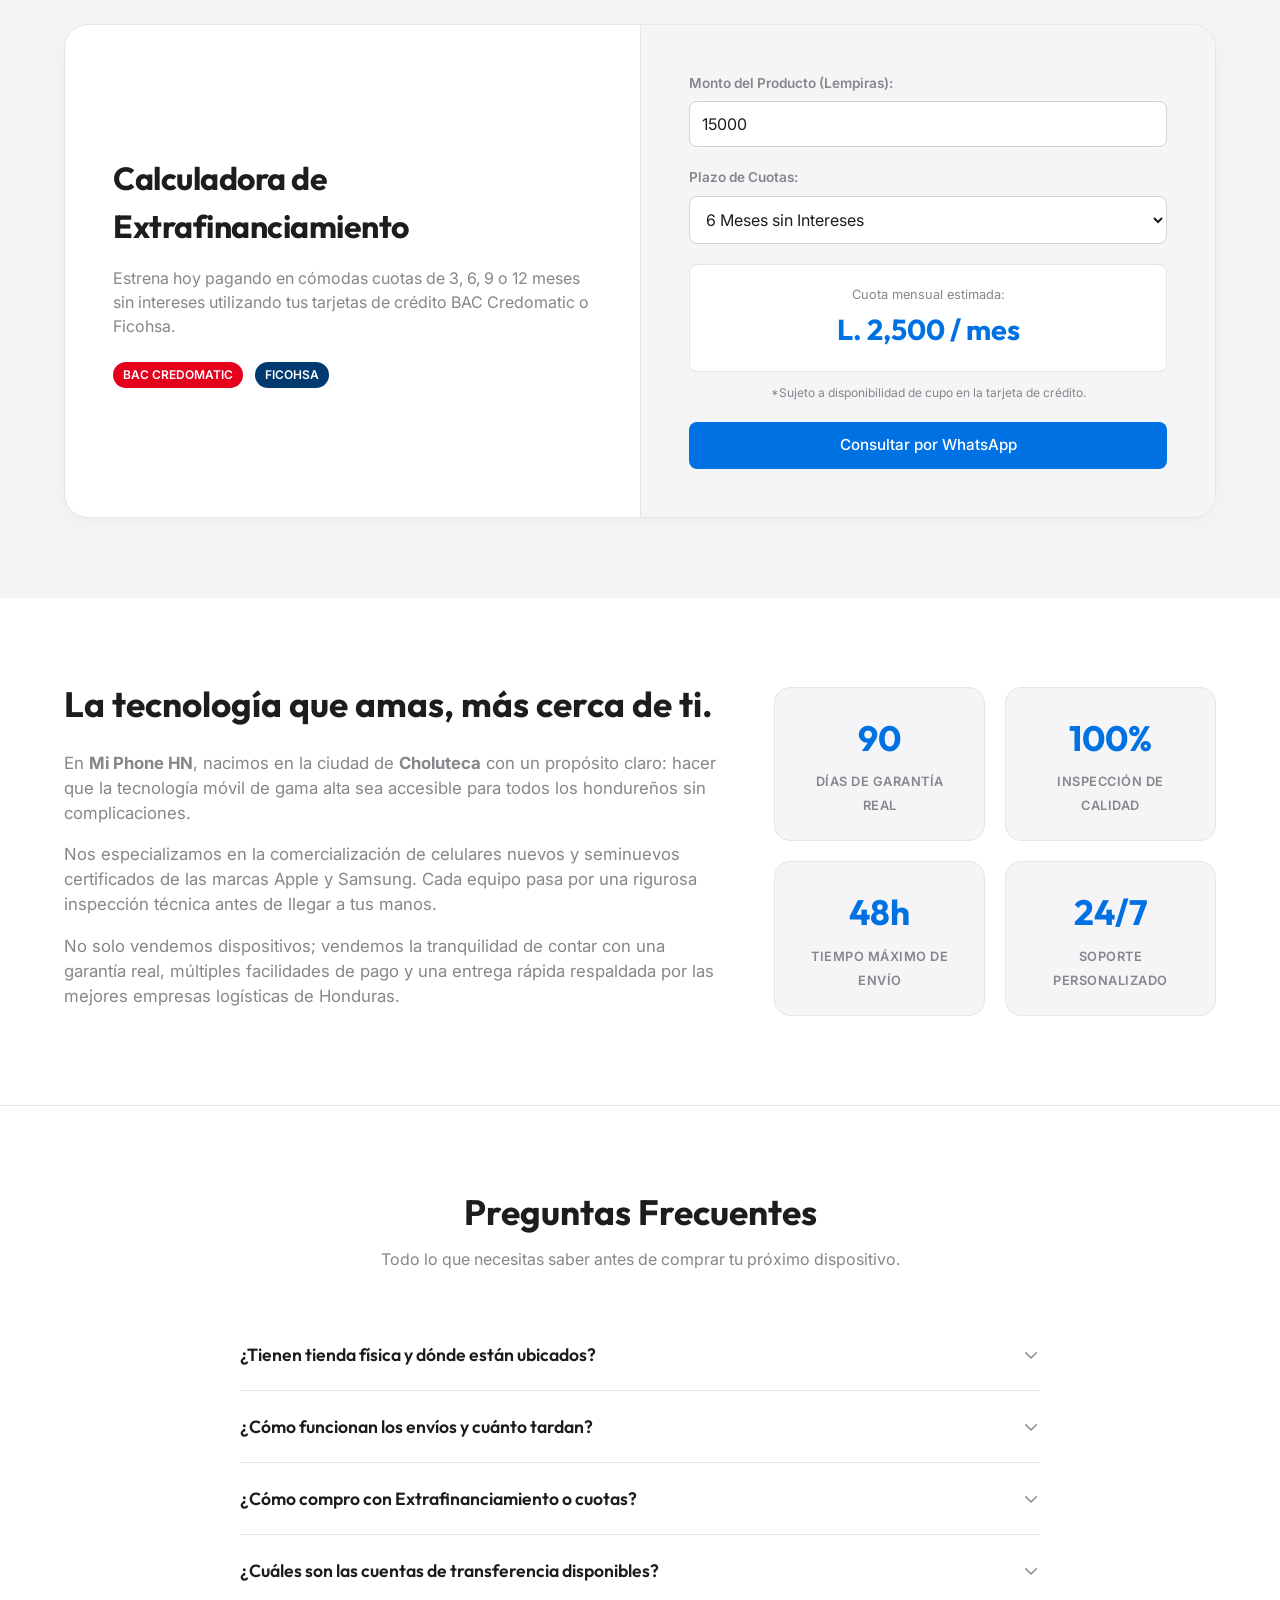
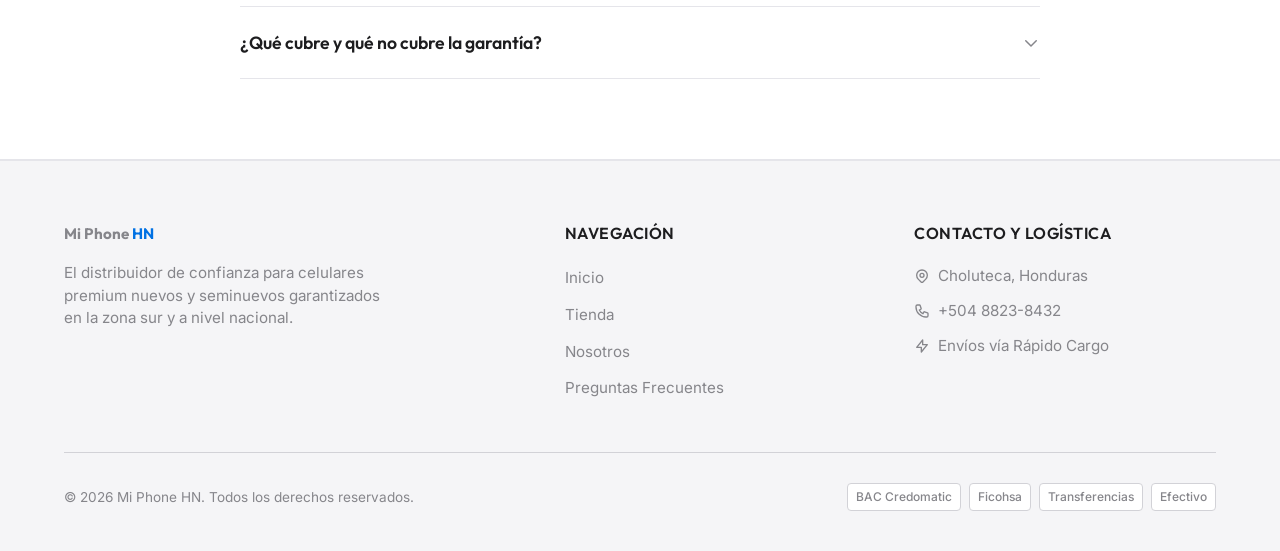
==== commit 46496f03: "Update index.html" ====
--- a/index.html
+++ b/index.html
@@ -11,24 +11,20 @@
     <link rel="stylesheet" href="styles.css">
 </head>
 <body>
-
     <!-- Announcement Bar -->
     <div class="announcement-bar" id="announcement-bar">
         <span class="announcement-text">Envíos seguros a nivel nacional vía Rápido Cargo desde Choluteca</span>
     </div>
-
     <!-- Header -->
     <header class="site-header">
         <div class="header-container">
             <a href="#" class="logo">Mi Phone <span>HN</span></a>
-
             <nav class="nav-menu" id="nav-menu">
                 <a href="#hero" class="nav-link">Inicio</a>
                 <a href="#catalog-section" class="nav-link">Tienda</a>
                 <a href="#about-section" class="nav-link">Nosotros</a>
                 <a href="#faq-section" class="nav-link">Soporte</a>
             </nav>
-
             <div class="header-actions">
                 <!-- Theme Toggle -->
                 <button id="theme-toggle" class="icon-btn" aria-label="Cambiar tema">
@@ -44,7 +40,6 @@
                         </svg>
                     </span>
                 </button>
-
                 <!-- Cart Button -->
                 <button id="cart-toggle" class="icon-btn cart-btn" aria-label="Ver carrito">
                     <svg xmlns="http://www.w3.org/2000/svg" fill="none" viewBox="0 0 24 24" stroke="currentColor">
@@ -52,7 +47,6 @@
                     </svg>
                     <span class="cart-badge" id="cart-badge">0</span>
                 </button>
-
                 <!-- Mobile Menu Toggle -->
                 <button id="mobile-menu-toggle" class="icon-btn mobile-menu-btn" aria-label="Menú principal">
                     <svg xmlns="http://www.w3.org/2000/svg" fill="none" viewBox="0 0 24 24" stroke="currentColor">
@@ -62,7 +56,6 @@
             </div>
         </div>
     </header>
-
     <!-- Hero Section -->
     <section id="hero" class="hero-section">
         <div class="hero-container">
@@ -99,7 +92,6 @@
             </div>
         </div>
     </section>
-
     <!-- Trust Badges Section -->
     <section class="trust-section">
         <div class="section-container">
@@ -134,7 +126,6 @@
             </div>
         </div>
     </section>
-
     <!-- Catalog Section -->
     <section id="catalog-section" class="catalog-section">
         <div class="section-container">
@@ -142,7 +133,6 @@
                 <h2 class="section-title">Catálogo de Productos</h2>
                 <p class="section-subtitle">Explora nuestra selección premium de celulares, iPads y accesorios.</p>
             </div>
-
             <!-- Search & Filters -->
             <div class="catalog-controls">
                 <div class="search-box">
@@ -152,7 +142,6 @@
                     </svg>
                     <input type="text" id="search-input" placeholder="Buscar por modelo o marca (ej. iPhone 13)...">
                 </div>
-
                 <div class="filter-groups">
                     <div class="filter-group">
                         <button class="filter-tab active" data-category="all">Todos</button>
@@ -168,10 +157,8 @@
                     </div>
                 </div>
             </div>
-
             <!-- Products Grid -->
             <div class="products-grid" id="products-grid"></div>
-
             <!-- No Results -->
             <div class="no-results" id="no-results" style="display: none;">
                 <svg xmlns="http://www.w3.org/2000/svg" fill="none" viewBox="0 0 24 24" stroke="currentColor">
@@ -182,7 +169,6 @@
             </div>
         </div>
     </section>
-
     <!-- Financing Calculator Section -->
     <section class="financing-section">
         <div class="section-container">
@@ -219,7 +205,6 @@
             </div>
         </div>
     </section>
-
     <!-- About Section -->
     <section id="about-section" class="about-section">
         <div class="section-container">
@@ -251,7 +236,6 @@
             </div>
         </div>
     </section>
-
     <!-- FAQ Section -->
     <section id="faq-section" class="faq-section">
         <div class="section-container">
@@ -324,7 +308,6 @@
             </div>
         </div>
     </section>
-
     <!-- Cart Drawer -->
     <div id="cart-drawer" class="cart-drawer">
         <div class="cart-drawer-overlay" id="cart-drawer-overlay"></div>
@@ -369,7 +352,6 @@
             </div>
         </div>
     </div>
-
     <!-- Product Detail Modal -->
     <div id="product-modal" class="product-modal">
         <div class="product-modal-overlay" id="product-modal-overlay"></div>
@@ -382,7 +364,6 @@
             <div class="product-modal-body" id="product-modal-body"></div>
         </div>
     </div>
-
     <!-- Footer -->
     <footer class="site-footer">
         <div class="section-container">
@@ -434,7 +415,7 @@
             </div>
         </div>
     </footer>
-
     <script src="app.js"></script>
 </body>
 </html>
+
--- a/styles.css
+++ b/styles.css
@@ -0,0 +1,339 @@
+/* ==========================================================================
+   MI PHONE HN — ESTILOS PREMIUM (DISEÑO APPLE-INSPIRED, SIN ADMIN)
+   ========================================================================== */
+
+/* 1. Variables y Temas */
+:root {
+    --bg-primary: #ffffff;
+    --bg-secondary: #f5f5f7;
+    --bg-card: #ffffff;
+    --text-primary: #1d1d1f;
+    --text-secondary: #86868b;
+    --text-muted: #a1a1a6;
+    --accent: #0071e3;
+    --accent-hover: #0077ed;
+    --accent-light: #e8f3ff;
+    --success: #34c759;
+    --border-color: #d2d2d7;
+    --border-light: #e5e5ea;
+    --header-bg: rgba(255,255,255,0.72);
+    --card-shadow: 0 4px 20px rgba(0,0,0,0.04);
+    --modal-shadow: 0 20px 40px rgba(0,0,0,0.15);
+    --font-primary: 'Inter', sans-serif;
+    --font-heading: 'Outfit', sans-serif;
+    --transition: all 0.3s cubic-bezier(0.25,0.8,0.25,1);
+    --radius-sm: 8px;
+    --radius-md: 16px;
+    --radius-lg: 24px;
+}
+
+[data-theme="dark"] {
+    --bg-primary: #0a0a0c;
+    --bg-secondary: #16161a;
+    --bg-card: #1c1c1e;
+    --text-primary: #f5f5f7;
+    --text-secondary: #86868b;
+    --text-muted: #6e6e73;
+    --accent: #2997ff;
+    --accent-hover: #47a4ff;
+    --accent-light: #152535;
+    --border-color: #333336;
+    --border-light: #2c2c2e;
+    --header-bg: rgba(10,10,12,0.75);
+    --card-shadow: 0 4px 20px rgba(0,0,0,0.3);
+    --modal-shadow: 0 20px 40px rgba(0,0,0,0.5);
+}
+
+/* 2. Reset */
+*, *::before, *::after { margin: 0; padding: 0; box-sizing: border-box; -webkit-tap-highlight-color: transparent; }
+html { scroll-behavior: smooth; font-size: 16px; }
+body { background: var(--bg-primary); color: var(--text-primary); font-family: var(--font-primary); line-height: 1.5; overflow-x: hidden; transition: background-color 0.3s ease, color 0.3s ease; }
+img { max-width: 100%; height: auto; display: block; }
+a { color: inherit; text-decoration: none; transition: var(--transition); }
+
+/* 3. Utilidades */
+.section-container { width: 100%; max-width: 1200px; margin: 0 auto; padding: 0 24px; }
+
+.btn {
+    display: inline-flex; align-items: center; justify-content: center;
+    font-family: var(--font-primary); font-weight: 500; padding: 12px 24px;
+    border-radius: var(--radius-sm); border: none; cursor: pointer;
+    transition: var(--transition); font-size: 0.95rem; gap: 8px;
+}
+.btn-primary { background: var(--accent); color: #fff; }
+.btn-primary:hover { background: var(--accent-hover); transform: translateY(-2px); }
+.btn-secondary { background: var(--bg-secondary); color: var(--text-primary); border: 1px solid var(--border-color); }
+.btn-secondary:hover { background: var(--border-light); }
+.btn-block { display: flex; width: 100%; }
+.btn:disabled { opacity: 0.5; cursor: not-allowed; transform: none !important; }
+
+.icon-btn {
+    background: none; border: none; cursor: pointer; color: var(--text-primary);
+    display: flex; align-items: center; justify-content: center;
+    width: 40px; height: 40px; border-radius: 50%; transition: var(--transition);
+}
+.icon-btn:hover { background: var(--bg-secondary); }
+.icon-btn svg { width: 20px; height: 20px; }
+
+.badge { display: inline-block; padding: 4px 10px; border-radius: 20px; font-size: 0.75rem; font-weight: 600; text-transform: uppercase; }
+
+/* 4. Barra de anuncios */
+.announcement-bar { background: var(--text-primary); color: var(--bg-primary); text-align: center; padding: 8px 16px; font-size: 0.8rem; font-weight: 500; position: relative; z-index: 100; }
+
+/* 5. Header */
+.site-header { position: sticky; top: 0; z-index: 99; background: var(--header-bg); backdrop-filter: blur(20px); -webkit-backdrop-filter: blur(20px); border-bottom: 1px solid var(--border-light); transition: background-color 0.3s ease; }
+.header-container { max-width: 1200px; margin: 0 auto; height: 64px; padding: 0 24px; display: flex; align-items: center; justify-content: space-between; }
+.logo { font-family: var(--font-heading); font-weight: 700; font-size: 1.4rem; color: var(--text-primary); letter-spacing: -0.5px; }
+.logo span { color: var(--accent); }
+.nav-menu { display: flex; gap: 32px; }
+.nav-link { font-size: 0.9rem; font-weight: 500; color: var(--text-secondary); }
+.nav-link:hover { color: var(--text-primary); }
+.header-actions { display: flex; align-items: center; gap: 4px; }
+
+.cart-btn { position: relative; }
+.cart-badge { position: absolute; top: 2px; right: 2px; background: var(--accent); color: #fff; font-size: 0.65rem; min-width: 16px; height: 16px; border-radius: 8px; display: flex; align-items: center; justify-content: center; font-weight: 700; }
+
+.mobile-menu-btn { display: none; }
+
+/* Tema: iconos sol/luna */
+.sun-icon { display: none; }
+.moon-icon { display: flex; }
+[data-theme="dark"] .sun-icon { display: flex; }
+[data-theme="dark"] .moon-icon { display: none; }
+
+/* 6. Hero */
+.hero-section { padding: 80px 0; background: radial-gradient(circle at 80% 50%, var(--accent-light) 0%, transparent 50%), var(--bg-primary); border-bottom: 1px solid var(--border-light); overflow: hidden; }
+.hero-container { max-width: 1200px; margin: 0 auto; padding: 0 24px; display: grid; grid-template-columns: 1.2fr 0.8fr; align-items: center; gap: 48px; }
+.hero-tag { color: var(--accent); font-size: 0.85rem; font-weight: 600; text-transform: uppercase; letter-spacing: 1.5px; display: block; margin-bottom: 12px; }
+.hero-title { font-family: var(--font-heading); font-size: 3rem; font-weight: 700; line-height: 1.15; margin-bottom: 16px; letter-spacing: -1px; }
+.hero-subtitle { font-size: 1.15rem; color: var(--text-secondary); margin-bottom: 32px; max-width: 580px; }
+.hero-actions { display: flex; gap: 16px; flex-wrap: wrap; }
+
+/* Phone mockup */
+.phone-mockup-wrapper { position: relative; width: 320px; height: 480px; margin: 0 auto; }
+.phone-mockup { position: absolute; width: 220px; height: 440px; border-radius: 36px; background: #000; border: 8px solid #333; padding: 6px; box-shadow: 0 20px 50px rgba(0,0,0,0.15); transition: var(--transition); }
+.phone-screen { width: 100%; height: 100%; border-radius: 26px; overflow: hidden; background: #111; position: relative; }
+.phone-1 { z-index: 2; top: 20px; left: 0; transform: rotate(-5deg); }
+.phone-2 { z-index: 1; top: 0; left: 100px; transform: rotate(10deg); opacity: 0.75; }
+.phone-mockup:hover { transform: translateY(-10px) rotate(0deg); z-index: 3; opacity: 1; }
+.phone-content-art, .phone-content-art-2 { width: 100%; height: 100%; display: flex; align-items: center; justify-content: center; position: relative; }
+.phone-content-art { background: linear-gradient(135deg,#0f2027,#203a43,#2c5364); }
+.phone-content-art-2 { background: linear-gradient(135deg,#005580,#006d91,#34b9ac); }
+.art-glow, .art-glow-2 { position: absolute; width: 150px; height: 150px; border-radius: 50%; filter: blur(40px); }
+.art-glow { background: rgba(0,113,227,0.4); }
+.art-glow-2 { background: rgba(255,255,255,0.5); }
+.art-label, .art-label-2 { color: #fff; font-family: var(--font-heading); font-weight: 600; font-size: 1.1rem; z-index: 2; }
+
+/* 7. Trust Section */
+.trust-section { padding: 60px 0; border-bottom: 1px solid var(--border-light); }
+.trust-grid { display: grid; grid-template-columns: repeat(3,1fr); gap: 32px; }
+.trust-card { background: var(--bg-secondary); padding: 32px; border-radius: var(--radius-md); transition: var(--transition); border: 1px solid transparent; }
+.trust-card:hover { border-color: var(--border-color); transform: translateY(-4px); }
+.trust-icon { width: 48px; height: 48px; border-radius: 12px; background: var(--accent-light); color: var(--accent); display: flex; align-items: center; justify-content: center; margin-bottom: 20px; }
+.trust-icon svg { width: 24px; height: 24px; }
+.trust-card h3 { font-family: var(--font-heading); font-size: 1.2rem; font-weight: 600; margin-bottom: 8px; }
+.trust-card p { color: var(--text-secondary); font-size: 0.9rem; }
+
+/* 8. Catálogo */
+.catalog-section { padding: 80px 0; }
+.section-header { text-align: center; margin-bottom: 48px; }
+.section-title { font-family: var(--font-heading); font-size: 2.2rem; font-weight: 700; margin-bottom: 8px; letter-spacing: -0.5px; }
+.section-subtitle { color: var(--text-secondary); font-size: 1.05rem; }
+.catalog-controls { display: flex; flex-direction: column; gap: 24px; margin-bottom: 40px; }
+.search-box { position: relative; width: 100%; }
+.search-icon { position: absolute; left: 16px; top: 50%; transform: translateY(-50%); width: 20px; height: 20px; color: var(--text-secondary); pointer-events: none; }
+.search-box input { width: 100%; padding: 16px 16px 16px 48px; border-radius: var(--radius-md); border: 1px solid var(--border-color); background: var(--bg-secondary); color: var(--text-primary); font-family: var(--font-primary); font-size: 1rem; outline: none; transition: var(--transition); }
+.search-box input:focus { border-color: var(--accent); box-shadow: 0 0 0 4px rgba(0,113,227,0.1); background: var(--bg-primary); }
+.filter-groups { display: flex; justify-content: space-between; align-items: center; flex-wrap: wrap; gap: 16px; }
+.filter-group { display: flex; gap: 8px; flex-wrap: wrap; }
+.filter-tab, .filter-tag { font-family: var(--font-primary); padding: 8px 16px; border-radius: 30px; border: 1px solid var(--border-color); background: var(--bg-primary); color: var(--text-secondary); cursor: pointer; font-weight: 500; font-size: 0.85rem; transition: var(--transition); }
+.filter-tab:hover, .filter-tag:hover { color: var(--text-primary); border-color: var(--text-primary); }
+.filter-tab.active, .filter-tag.active { background: var(--text-primary); color: var(--bg-primary); border-color: var(--text-primary); }
+
+/* Grid de productos */
+.products-grid { display: grid; grid-template-columns: repeat(auto-fill,minmax(260px,1fr)); gap: 32px; }
+.product-card { background: var(--bg-card); border-radius: var(--radius-md); border: 1px solid var(--border-light); overflow: hidden; transition: var(--transition); display: flex; flex-direction: column; position: relative; box-shadow: var(--card-shadow); }
+.product-card:hover { transform: translateY(-8px); box-shadow: 0 10px 30px rgba(0,0,0,0.08); }
+.product-tag-badge { position: absolute; top: 16px; left: 16px; z-index: 2; font-size: 0.7rem; padding: 4px 8px; border-radius: 4px; font-weight: 600; }
+.tag-nuevo { background: var(--accent); color: #fff; }
+.tag-seminuevo { background: var(--bg-secondary); color: var(--text-primary); border: 1px solid var(--border-color); }
+.product-image-container { padding: 24px; background: var(--bg-secondary); display: flex; align-items: center; justify-content: center; height: 240px; cursor: pointer; }
+.product-image-container img { max-height: 100%; object-fit: contain; transition: var(--transition); }
+.product-card:hover .product-image-container img { transform: scale(1.05); }
+.product-info { padding: 20px; display: flex; flex-direction: column; flex-grow: 1; }
+.product-brand { font-size: 0.75rem; color: var(--text-secondary); text-transform: uppercase; font-weight: 600; letter-spacing: 0.8px; margin-bottom: 4px; }
+.product-title { font-family: var(--font-heading); font-size: 1.15rem; font-weight: 600; margin-bottom: 8px; color: var(--text-primary); cursor: pointer; }
+.product-condition { font-size: 0.8rem; color: var(--text-secondary); margin-bottom: 12px; }
+.product-price-row { display: flex; align-items: baseline; gap: 8px; margin-top: auto; margin-bottom: 16px; }
+.price-current { font-family: var(--font-heading); font-size: 1.25rem; font-weight: 700; }
+.price-old { font-size: 0.9rem; color: var(--text-secondary); text-decoration: line-through; }
+.product-card .btn { width: 100%; }
+.no-results { grid-column: 1/-1; text-align: center; padding: 60px 20px; }
+.no-results svg { width: 48px; height: 48px; color: var(--text-muted); margin-bottom: 16px; }
+
+/* 9. Calculadora */
+.financing-section { padding: 80px 0; background: var(--bg-secondary); }
+.financing-card { background: var(--bg-primary); border-radius: var(--radius-lg); border: 1px solid var(--border-light); display: grid; grid-template-columns: 1fr 1fr; overflow: hidden; box-shadow: var(--card-shadow); }
+.financing-info { padding: 48px; display: flex; flex-direction: column; justify-content: center; }
+.financing-info h2 { font-family: var(--font-heading); font-size: 2rem; font-weight: 700; margin-bottom: 16px; letter-spacing: -0.5px; }
+.financing-info p { color: var(--text-secondary); margin-bottom: 24px; }
+.bank-badges { display: flex; gap: 12px; }
+.badge.bank-bac { background: #e5001c; color: #fff; }
+.badge.bank-ficohsa { background: #003a70; color: #fff; }
+.financing-calculator { padding: 48px; background: var(--bg-secondary); border-left: 1px solid var(--border-light); display: flex; flex-direction: column; justify-content: center; }
+.form-group { margin-bottom: 20px; }
+.form-group label { display: block; font-size: 0.85rem; font-weight: 600; margin-bottom: 8px; color: var(--text-secondary); }
+.form-group input, .form-group select, .form-group textarea { width: 100%; padding: 12px; border-radius: var(--radius-sm); border: 1px solid var(--border-color); background: var(--bg-primary); color: var(--text-primary); font-family: var(--font-primary); font-size: 1rem; outline: none; transition: var(--transition); }
+.form-group input:focus, .form-group select:focus { border-color: var(--accent); }
+.calc-result { background: var(--bg-primary); padding: 20px; border-radius: var(--radius-sm); text-align: center; margin-bottom: 12px; border: 1px solid var(--border-light); }
+.calc-label { display: block; font-size: 0.8rem; color: var(--text-secondary); margin-bottom: 4px; }
+.calc-value { font-family: var(--font-heading); font-size: 1.8rem; font-weight: 700; color: var(--accent); }
+.calc-note { font-size: 0.75rem; color: var(--text-secondary); text-align: center; margin-bottom: 20px; }
+
+/* 10. Nosotros */
+.about-section { padding: 80px 0; border-bottom: 1px solid var(--border-light); }
+.about-grid { display: grid; grid-template-columns: 1.2fr 0.8fr; gap: 48px; align-items: center; }
+.about-text h2 { font-family: var(--font-heading); font-size: 2.2rem; font-weight: 700; margin-bottom: 20px; }
+.about-text p { color: var(--text-secondary); margin-bottom: 16px; font-size: 1.05rem; }
+.about-stats { display: grid; grid-template-columns: 1fr 1fr; gap: 20px; }
+.stat-card { background: var(--bg-secondary); padding: 24px; border-radius: var(--radius-md); text-align: center; border: 1px solid var(--border-light); }
+.stat-num { font-family: var(--font-heading); font-size: 2.2rem; font-weight: 700; color: var(--accent); display: block; margin-bottom: 4px; }
+.stat-lbl { font-size: 0.8rem; color: var(--text-secondary); font-weight: 600; text-transform: uppercase; letter-spacing: 0.5px; }
+
+/* 11. FAQ */
+.faq-section { padding: 80px 0; border-bottom: 1px solid var(--border-light); }
+.faq-header { text-align: center; margin-bottom: 48px; }
+.faq-header h2 { font-family: var(--font-heading); font-size: 2.2rem; font-weight: 700; margin-bottom: 8px; }
+.faq-header p { color: var(--text-secondary); }
+.faq-accordion { max-width: 800px; margin: 0 auto; }
+.faq-item { border-bottom: 1px solid var(--border-light); padding: 16px 0; }
+.faq-question { width: 100%; display: flex; justify-content: space-between; align-items: center; background: none; border: none; font-family: var(--font-heading); font-size: 1.1rem; font-weight: 600; color: var(--text-primary); cursor: pointer; padding: 8px 0; text-align: left; }
+.faq-arrow { width: 18px; height: 18px; color: var(--text-secondary); transition: transform 0.3s ease; flex-shrink: 0; }
+.faq-item.active .faq-arrow { transform: rotate(180deg); }
+.faq-answer { max-height: 0; overflow: hidden; transition: max-height 0.3s cubic-bezier(0,1,0,1); color: var(--text-secondary); font-size: 0.95rem; }
+.faq-item.active .faq-answer { max-height: 500px; transition: max-height 0.3s cubic-bezier(1,0,1,0); padding: 12px 0; }
+.faq-answer p { margin-bottom: 12px; }
+.faq-answer ul, .faq-answer ol { padding-left: 20px; margin-bottom: 12px; }
+
+/* 12. Cart Drawer */
+.cart-drawer { position: fixed; top: 0; right: 0; width: 100%; height: 100%; z-index: 1000; visibility: hidden; }
+.cart-drawer.active { visibility: visible; }
+.cart-drawer-overlay { position: absolute; inset: 0; background: rgba(0,0,0,0.4); backdrop-filter: blur(4px); opacity: 0; transition: opacity 0.3s ease; }
+.cart-drawer.active .cart-drawer-overlay { opacity: 1; }
+.cart-drawer-content { position: absolute; top: 0; right: -420px; width: 100%; max-width: 420px; height: 100%; background: var(--bg-primary); box-shadow: -10px 0 30px rgba(0,0,0,0.15); display: flex; flex-direction: column; transition: right 0.3s cubic-bezier(0.25,0.8,0.25,1); z-index: 1001; }
+.cart-drawer.active .cart-drawer-content { right: 0; }
+.cart-drawer-header { padding: 24px; border-bottom: 1px solid var(--border-light); display: flex; align-items: center; justify-content: space-between; }
+.cart-drawer-header h2 { font-family: var(--font-heading); font-size: 1.4rem; font-weight: 700; }
+.cart-items-container { flex-grow: 1; overflow-y: auto; padding: 24px; display: flex; flex-direction: column; gap: 20px; }
+.cart-item { display: grid; grid-template-columns: 80px 1fr auto; gap: 16px; align-items: center; border-bottom: 1px solid var(--border-light); padding-bottom: 20px; }
+.cart-item-img { background: var(--bg-secondary); border-radius: var(--radius-sm); padding: 8px; height: 80px; display: flex; align-items: center; justify-content: center; }
+.cart-item-img img { max-height: 100%; object-fit: contain; }
+.cart-item-details h4 { font-family: var(--font-heading); font-size: 0.95rem; font-weight: 600; margin-bottom: 4px; }
+.cart-item-meta { font-size: 0.8rem; color: var(--text-secondary); margin-bottom: 8px; }
+.cart-item-qty { display: flex; align-items: center; gap: 8px; border: 1px solid var(--border-color); border-radius: 4px; padding: 2px 4px; width: fit-content; }
+.qty-btn { background: none; border: none; cursor: pointer; font-size: 1rem; color: var(--text-primary); width: 24px; height: 24px; display: flex; align-items: center; justify-content: center; }
+.qty-val { font-size: 0.85rem; font-weight: 600; min-width: 16px; text-align: center; }
+.cart-item-price-remove { display: flex; flex-direction: column; align-items: flex-end; justify-content: space-between; height: 100%; }
+.cart-item-price { font-family: var(--font-heading); font-size: 0.95rem; font-weight: 700; }
+.cart-item-remove { background: none; border: none; cursor: pointer; color: var(--text-secondary); font-size: 0.8rem; font-family: var(--font-primary); }
+.cart-item-remove:hover { color: #e5001c; }
+.cart-drawer-footer { padding: 24px; border-top: 1px solid var(--border-light); background: var(--bg-secondary); }
+.cart-summary-row { display: flex; justify-content: space-between; font-weight: 500; margin-bottom: 12px; }
+#cart-subtotal { font-family: var(--font-heading); font-size: 1.25rem; font-weight: 700; }
+.shipping-row { color: var(--text-secondary); font-size: 0.85rem; margin-bottom: 16px; }
+.cart-checkout-form { border-top: 1px solid var(--border-light); padding-top: 16px; margin-bottom: 16px; }
+.checkout-form-title { font-family: var(--font-heading); font-size: 1rem; margin-bottom: 12px; }
+.cart-checkout-form .form-group { margin-bottom: 10px; }
+.cart-checkout-form label { font-size: 0.8rem; }
+.cart-checkout-form input { padding: 8px 12px; font-size: 0.9rem; }
+.checkout-btn { font-weight: 600; }
+.cart-empty { text-align: center; padding: 40px 0; color: var(--text-secondary); }
+.cart-empty svg { width: 48px; height: 48px; color: var(--text-muted); margin-bottom: 16px; }
+
+/* 13. Product Modal */
+.product-modal { position: fixed; inset: 0; z-index: 1000; display: flex; align-items: center; justify-content: center; visibility: hidden; opacity: 0; transition: opacity 0.3s ease, visibility 0.3s ease; padding: 20px; }
+.product-modal.active { visibility: visible; opacity: 1; }
+.product-modal-overlay { position: absolute; inset: 0; background: rgba(0,0,0,0.4); backdrop-filter: blur(4px); }
+.product-modal-content { background: var(--bg-primary); width: 100%; max-width: 900px; max-height: 90vh; border-radius: var(--radius-lg); box-shadow: var(--modal-shadow); position: relative; z-index: 1002; overflow-y: auto; border: 1px solid var(--border-light); transform: scale(0.95); transition: transform 0.3s cubic-bezier(0.25,0.8,0.25,1); }
+.product-modal.active .product-modal-content { transform: scale(1); }
+.product-modal-close-btn { position: absolute; top: 16px; right: 16px; background: var(--bg-secondary); z-index: 10; }
+.product-modal-body { padding: 40px; }
+.modal-grid { display: grid; grid-template-columns: 1fr 1.1fr; gap: 40px; }
+.modal-gallery { background: var(--bg-secondary); border-radius: var(--radius-md); padding: 32px; display: flex; align-items: center; justify-content: center; height: 380px; }
+.modal-gallery img { max-height: 100%; object-fit: contain; }
+.modal-details { display: flex; flex-direction: column; }
+.modal-title { font-family: var(--font-heading); font-size: 1.8rem; font-weight: 700; margin-bottom: 8px; letter-spacing: -0.5px; }
+.modal-price-row { display: flex; align-items: baseline; gap: 12px; margin-bottom: 24px; border-bottom: 1px solid var(--border-light); padding-bottom: 16px; }
+.modal-price { font-family: var(--font-heading); font-size: 1.6rem; font-weight: 700; }
+.modal-price-old { font-size: 1.1rem; color: var(--text-secondary); text-decoration: line-through; }
+.option-group { margin-bottom: 20px; }
+.option-label { display: block; font-size: 0.85rem; font-weight: 600; color: var(--text-secondary); margin-bottom: 8px; }
+.option-selectors { display: flex; gap: 8px; flex-wrap: wrap; }
+.variant-btn { border: 1px solid var(--border-color); background: var(--bg-primary); color: var(--text-primary); padding: 8px 16px; border-radius: 8px; font-size: 0.85rem; font-weight: 500; cursor: pointer; transition: var(--transition); }
+.variant-btn.active { border-color: var(--accent); background: var(--accent-light); color: var(--accent); font-weight: 600; }
+.color-dot-btn { width: 32px; height: 32px; border-radius: 50%; border: 2px solid transparent; cursor: pointer; transition: var(--transition); }
+.color-dot-btn.active { border-color: var(--accent); box-shadow: 0 0 0 3px var(--accent-light); }
+.modal-actions { margin-top: 16px; margin-bottom: 24px; }
+.modal-trust-summary { background: var(--bg-secondary); padding: 16px; border-radius: var(--radius-sm); display: flex; flex-direction: column; gap: 12px; }
+.trust-summary-item { display: flex; align-items: center; gap: 8px; font-size: 0.8rem; color: var(--text-secondary); }
+.trust-summary-item svg { width: 16px; height: 16px; color: var(--accent); flex-shrink: 0; }
+.modal-tabs { margin-top: 32px; border-top: 1px solid var(--border-light); padding-top: 24px; }
+.modal-tab-content { font-size: 0.9rem; color: var(--text-secondary); }
+.modal-tab-content h3 { font-family: var(--font-heading); font-size: 1.1rem; color: var(--text-primary); margin-top: 16px; margin-bottom: 8px; }
+.modal-tab-content ul { padding-left: 20px; margin-bottom: 16px; }
+.modal-tab-content li { margin-bottom: 6px; }
+
+/* 14. Footer */
+.site-footer { background: var(--bg-secondary); padding: 60px 0 40px; border-top: 1px solid var(--border-light); }
+.footer-grid { display: grid; grid-template-columns: 1.5fr 1fr 1fr; gap: 48px; margin-bottom: 40px; }
+.footer-logo { display: inline-block; margin-bottom: 16px; font-family: var(--font-heading); font-weight: 700; font-size: 1.4rem; }
+.footer-logo span { color: var(--accent); }
+.footer-desc { color: var(--text-secondary); font-size: 0.95rem; max-width: 320px; }
+.footer-col h3 { font-family: var(--font-heading); font-size: 1rem; font-weight: 600; text-transform: uppercase; letter-spacing: 0.5px; margin-bottom: 20px; }
+.footer-col ul { list-style: none; }
+.footer-col li { margin-bottom: 12px; }
+.footer-col a { color: var(--text-secondary); font-size: 0.95rem; }
+.footer-col a:hover { color: var(--text-primary); }
+.footer-contact-item { display: flex; align-items: center; gap: 8px; color: var(--text-secondary); font-size: 0.95rem; margin-bottom: 12px; }
+.footer-contact-item svg { width: 16px; height: 16px; flex-shrink: 0; }
+.footer-bottom { border-top: 1px solid var(--border-color); padding-top: 30px; display: flex; justify-content: space-between; align-items: center; flex-wrap: wrap; gap: 20px; font-size: 0.85rem; color: var(--text-secondary); }
+.payment-methods-logos { display: flex; gap: 8px; flex-wrap: wrap; }
+.pay-logo-badge { background: var(--bg-primary); border: 1px solid var(--border-color); padding: 4px 8px; border-radius: 4px; font-size: 0.75rem; font-weight: 500; }
+
+/* ==========================================================================
+   15. Responsive
+   ========================================================================== */
+@media (max-width: 1024px) {
+    .hero-title { font-size: 2.5rem; }
+    .financing-card { grid-template-columns: 1fr; }
+    .financing-calculator { border-left: none; border-top: 1px solid var(--border-light); padding: 40px; }
+    .financing-info { padding: 40px; }
+}
+
+@media (max-width: 768px) {
+    .mobile-menu-btn { display: flex; }
+    .nav-menu { position: fixed; top: 64px; left: -100%; width: 100%; height: calc(100vh - 64px); background: var(--bg-primary); flex-direction: column; align-items: center; padding: 40px 0; gap: 24px; z-index: 98; transition: left 0.3s cubic-bezier(0.25,0.8,0.25,1); border-top: 1px solid var(--border-light); }
+    .nav-menu.active { left: 0; }
+    .nav-link { font-size: 1.2rem; }
+    .hero-container { grid-template-columns: 1fr; text-align: center; gap: 40px; }
+    .hero-subtitle { margin: 0 auto 32px; }
+    .hero-actions { justify-content: center; }
+    .phone-mockup-wrapper { width: 280px; height: 400px; }
+    .phone-mockup { width: 180px; height: 360px; }
+    .phone-2 { left: 80px; }
+    .trust-grid { grid-template-columns: 1fr; gap: 20px; }
+    .about-grid { grid-template-columns: 1fr; }
+    .about-stats { margin-top: 20px; }
+    .modal-grid { grid-template-columns: 1fr; gap: 24px; }
+    .modal-gallery { height: 280px; }
+    .product-modal-body { padding: 24px; }
+    .footer-grid { grid-template-columns: 1fr; gap: 32px; }
+    .footer-bottom { flex-direction: column; text-align: center; }
+}
+
+@media (max-width: 480px) {
+    html { font-size: 15px; }
+    .hero-title { font-size: 2rem; }
+    .section-title { font-size: 1.8rem; }
+    .product-modal-content { max-height: 95vh; }
+}
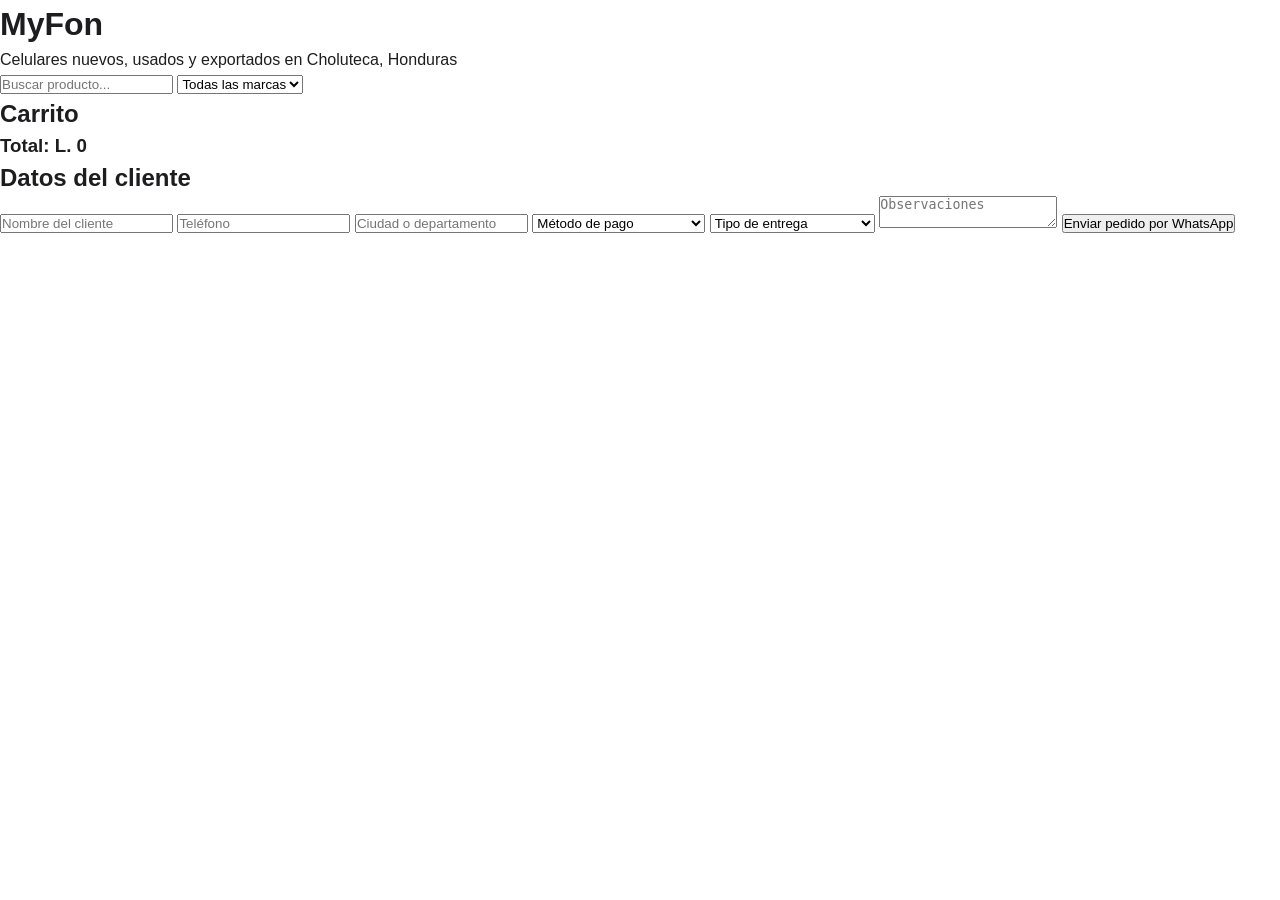
==== commit 9ddff2d3: "Refactor index.html for new layout and features Updated the header and added new sections for produc" ====
--- a/index.html
+++ b/index.html
@@ -1,421 +1,61 @@
 <!DOCTYPE html>
 <html lang="es">
 <head>
-    <meta charset="UTF-8">
-    <meta name="viewport" content="width=device-width, initial-scale=1.0">
-    <title>Mi Phone HN | Celulares Nuevos y Seminuevos en Honduras</title>
-    <meta name="description" content="Compra celulares nuevos y seminuevos certificados en Honduras. iPhones, Samsung, iPads y accesorios con garantía, envíos rápidos y pagos flexibles desde Choluteca.">
-    <link rel="preconnect" href="https://fonts.googleapis.com">
-    <link rel="preconnect" href="https://fonts.gstatic.com" crossorigin>
-    <link href="https://fonts.googleapis.com/css2?family=Inter:wght@300;400;500;600;700&family=Outfit:wght@400;500;600;700&display=swap" rel="stylesheet">
-    <link rel="stylesheet" href="styles.css">
+  <meta charset="UTF-8" />
+  <meta name="viewport" content="width=device-width, initial-scale=1.0" />
+  <title>MyFon | Celulares en Choluteca</title>
+  <link rel="stylesheet" href="styles.css" />
 </head>
 <body>
-    <!-- Announcement Bar -->
-    <div class="announcement-bar" id="announcement-bar">
-        <span class="announcement-text">Envíos seguros a nivel nacional vía Rápido Cargo desde Choluteca</span>
-    </div>
-    <!-- Header -->
-    <header class="site-header">
-        <div class="header-container">
-            <a href="#" class="logo">Mi Phone <span>HN</span></a>
-            <nav class="nav-menu" id="nav-menu">
-                <a href="#hero" class="nav-link">Inicio</a>
-                <a href="#catalog-section" class="nav-link">Tienda</a>
-                <a href="#about-section" class="nav-link">Nosotros</a>
-                <a href="#faq-section" class="nav-link">Soporte</a>
-            </nav>
-            <div class="header-actions">
-                <!-- Theme Toggle -->
-                <button id="theme-toggle" class="icon-btn" aria-label="Cambiar tema">
-                    <span class="sun-icon">
-                        <svg xmlns="http://www.w3.org/2000/svg" fill="none" viewBox="0 0 24 24" stroke="currentColor">
-                            <circle cx="12" cy="12" r="5" stroke-width="2"/>
-                            <path stroke-linecap="round" stroke-width="2" d="M12 1v2m0 18v2M4.22 4.22l1.42 1.42m12.72 12.72l1.42 1.42M1 12h2m18 0h2M4.22 19.78l1.42-1.42M18.36 5.64l1.42-1.42"/>
-                        </svg>
-                    </span>
-                    <span class="moon-icon">
-                        <svg xmlns="http://www.w3.org/2000/svg" fill="none" viewBox="0 0 24 24" stroke="currentColor">
-                            <path stroke-linecap="round" stroke-linejoin="round" stroke-width="2" d="M21 12.79A9 9 0 1111.21 3a7 7 0 009.79 9.79z"/>
-                        </svg>
-                    </span>
-                </button>
-                <!-- Cart Button -->
-                <button id="cart-toggle" class="icon-btn cart-btn" aria-label="Ver carrito">
-                    <svg xmlns="http://www.w3.org/2000/svg" fill="none" viewBox="0 0 24 24" stroke="currentColor">
-                        <path stroke-linecap="round" stroke-linejoin="round" stroke-width="2" d="M16 11V7a4 4 0 00-8 0v4M5 9h14l1 12H4L5 9z"/>
-                    </svg>
-                    <span class="cart-badge" id="cart-badge">0</span>
-                </button>
-                <!-- Mobile Menu Toggle -->
-                <button id="mobile-menu-toggle" class="icon-btn mobile-menu-btn" aria-label="Menú principal">
-                    <svg xmlns="http://www.w3.org/2000/svg" fill="none" viewBox="0 0 24 24" stroke="currentColor">
-                        <path stroke-linecap="round" stroke-linejoin="round" stroke-width="2" d="M4 6h16M4 12h16M4 18h16"/>
-                    </svg>
-                </button>
-            </div>
-        </div>
-    </header>
-    <!-- Hero Section -->
-    <section id="hero" class="hero-section">
-        <div class="hero-container">
-            <div class="hero-content">
-                <span class="hero-tag">Tecnología Premium Garantizada</span>
-                <h1 class="hero-title">El celular que quieres, con las facilidades que necesitas.</h1>
-                <p class="hero-subtitle">iPhones y Samsung nuevos y seminuevos certificados. Compra hoy de forma segura desde Choluteca con envíos rápidos a toda Honduras.</p>
-                <div class="hero-actions">
-                    <a href="#catalog-section" class="btn btn-primary">Comprar Ahora</a>
-                    <a href="https://wa.me/50488238432?text=Hola%20Mi%20Phone%20HN,%20me%20gustar%C3%ADa%20solicitar%20informaci%C3%B3n%20sobre%20el%20extrafinanciamiento." target="_blank" rel="noopener noreferrer" class="btn btn-secondary">
-                        Calcular Cuotas por WhatsApp
-                    </a>
-                </div>
-            </div>
-            <div class="hero-visual">
-                <div class="phone-mockup-wrapper">
-                    <div class="phone-mockup phone-1">
-                        <div class="phone-screen">
-                            <div class="phone-content-art">
-                                <div class="art-glow"></div>
-                                <span class="art-label">Mi Phone HN</span>
-                            </div>
-                        </div>
-                    </div>
-                    <div class="phone-mockup phone-2">
-                        <div class="phone-screen">
-                            <div class="phone-content-art-2">
-                                <div class="art-glow-2"></div>
-                                <span class="art-label-2">Mi Phone HN</span>
-                            </div>
-                        </div>
-                    </div>
-                </div>
-            </div>
-        </div>
+
+  <header>
+    <h1>MyFon</h1>
+    <p>Celulares nuevos, usados y exportados en Choluteca, Honduras</p>
+  </header>
+
+  <main>
+    <section class="filtros">
+      <input type="text" id="buscador" placeholder="Buscar producto..." />
+      <select id="filtroMarca">
+        <option value="todos">Todas las marcas</option>
+      </select>
     </section>
-    <!-- Trust Badges Section -->
-    <section class="trust-section">
-        <div class="section-container">
-            <div class="trust-grid">
-                <div class="trust-card">
-                    <div class="trust-icon">
-                        <svg xmlns="http://www.w3.org/2000/svg" fill="none" viewBox="0 0 24 24" stroke="currentColor">
-                            <path stroke-linecap="round" stroke-linejoin="round" stroke-width="2" d="M9 12l2 2 4-4m5.618-4.016A11.955 11.955 0 0112 2.944a11.955 11.955 0 01-8.618 3.04A12.02 12.02 0 003 9c0 5.591 3.824 10.29 9 11.622 5.176-1.332 9-6.03 9-11.622 0-1.042-.133-2.052-.382-3.016z"/>
-                        </svg>
-                    </div>
-                    <h3>Garantía Certificada</h3>
-                    <p>Todos nuestros equipos cuentan con 90 días de garantía escrita por fallas de fábrica.</p>
-                </div>
-                <div class="trust-card">
-                    <div class="trust-icon">
-                        <svg xmlns="http://www.w3.org/2000/svg" fill="none" viewBox="0 0 24 24" stroke="currentColor">
-                            <path stroke-linecap="round" stroke-linejoin="round" stroke-width="2" d="M3 10h18M7 15h1m4 0h1m-7 4h12a3 3 0 003-3V8a3 3 0 00-3-3H6a3 3 0 00-3 3v8a3 3 0 003 3z"/>
-                        </svg>
-                    </div>
-                    <h3>Pagos Flexibles</h3>
-                    <p>Efectivo, transferencia bancaria (BAC, Atlántida, Occidente) y Extrafinanciamiento.</p>
-                </div>
-                <div class="trust-card">
-                    <div class="trust-icon">
-                        <svg xmlns="http://www.w3.org/2000/svg" fill="none" viewBox="0 0 24 24" stroke="currentColor">
-                            <path stroke-linecap="round" stroke-linejoin="round" stroke-width="2" d="M13 10V3L4 14h7v7l9-11h-7z"/>
-                        </svg>
-                    </div>
-                    <h3>Envíos Rápidos</h3>
-                    <p>Despachos diarios desde Choluteca a todo el país vía Rápido Cargo en 24-48 horas.</p>
-                </div>
-            </div>
-        </div>
-    </section>
-    <!-- Catalog Section -->
-    <section id="catalog-section" class="catalog-section">
-        <div class="section-container">
-            <div class="section-header">
-                <h2 class="section-title">Catálogo de Productos</h2>
-                <p class="section-subtitle">Explora nuestra selección premium de celulares, iPads y accesorios.</p>
-            </div>
-            <!-- Search & Filters -->
-            <div class="catalog-controls">
-                <div class="search-box">
-                    <svg class="search-icon" xmlns="http://www.w3.org/2000/svg" fill="none" viewBox="0 0 24 24" stroke="currentColor">
-                        <circle cx="11" cy="11" r="8" stroke-width="2"/>
-                        <path stroke-linecap="round" stroke-width="2" d="M21 21l-4.35-4.35"/>
-                    </svg>
-                    <input type="text" id="search-input" placeholder="Buscar por modelo o marca (ej. iPhone 13)...">
-                </div>
-                <div class="filter-groups">
-                    <div class="filter-group">
-                        <button class="filter-tab active" data-category="all">Todos</button>
-                        <button class="filter-tab" data-category="iphones">iPhones</button>
-                        <button class="filter-tab" data-category="samsung">Samsung</button>
-                        <button class="filter-tab" data-category="ipads">iPads</button>
-                        <button class="filter-tab" data-category="accessories">Accesorios</button>
-                    </div>
-                    <div class="filter-group">
-                        <button class="filter-tag active" data-condition="all">Cualquiera</button>
-                        <button class="filter-tag" data-condition="nuevo">Nuevos</button>
-                        <button class="filter-tag" data-condition="seminuevo">Seminuevos</button>
-                    </div>
-                </div>
-            </div>
-            <!-- Products Grid -->
-            <div class="products-grid" id="products-grid"></div>
-            <!-- No Results -->
-            <div class="no-results" id="no-results" style="display: none;">
-                <svg xmlns="http://www.w3.org/2000/svg" fill="none" viewBox="0 0 24 24" stroke="currentColor">
-                    <path stroke-linecap="round" stroke-linejoin="round" stroke-width="2" d="M9.172 16.172a4 4 0 015.656 0M9 10h.01M15 10h.01M21 12a9 9 0 11-18 0 9 9 0 0118 0z"/>
-                </svg>
-                <h3>No encontramos productos</h3>
-                <p>Intenta cambiar los filtros o los términos de búsqueda.</p>
-            </div>
-        </div>
-    </section>
-    <!-- Financing Calculator Section -->
-    <section class="financing-section">
-        <div class="section-container">
-            <div class="financing-card">
-                <div class="financing-info">
-                    <h2>Calculadora de Extrafinanciamiento</h2>
-                    <p>Estrena hoy pagando en cómodas cuotas de 3, 6, 9 o 12 meses sin intereses utilizando tus tarjetas de crédito BAC Credomatic o Ficohsa.</p>
-                    <div class="bank-badges">
-                        <span class="badge bank-bac">BAC Credomatic</span>
-                        <span class="badge bank-ficohsa">Ficohsa</span>
-                    </div>
-                </div>
-                <div class="financing-calculator">
-                    <div class="form-group">
-                        <label for="calc-amount">Monto del Producto (Lempiras):</label>
-                        <input type="number" id="calc-amount" value="15000" min="1000" max="100000" step="500">
-                    </div>
-                    <div class="form-group">
-                        <label for="calc-months">Plazo de Cuotas:</label>
-                        <select id="calc-months">
-                            <option value="3">3 Meses sin Intereses</option>
-                            <option value="6" selected>6 Meses sin Intereses</option>
-                            <option value="9">9 Meses sin Intereses</option>
-                            <option value="12">12 Meses sin Intereses</option>
-                        </select>
-                    </div>
-                    <div class="calc-result">
-                        <span class="calc-label">Cuota mensual estimada:</span>
-                        <span class="calc-value" id="calc-value">L. 2,500 / mes</span>
-                    </div>
-                    <p class="calc-note">*Sujeto a disponibilidad de cupo en la tarjeta de crédito.</p>
-                    <a id="calc-whatsapp-btn" href="#" target="_blank" rel="noopener noreferrer" class="btn btn-primary btn-block">Consultar por WhatsApp</a>
-                </div>
-            </div>
-        </div>
-    </section>
-    <!-- About Section -->
-    <section id="about-section" class="about-section">
-        <div class="section-container">
-            <div class="about-grid">
-                <div class="about-text">
-                    <h2>La tecnología que amas, más cerca de ti.</h2>
-                    <p>En <strong>Mi Phone HN</strong>, nacimos en la ciudad de <strong>Choluteca</strong> con un propósito claro: hacer que la tecnología móvil de gama alta sea accesible para todos los hondureños sin complicaciones.</p>
-                    <p>Nos especializamos en la comercialización de celulares nuevos y seminuevos certificados de las marcas Apple y Samsung. Cada equipo pasa por una rigurosa inspección técnica antes de llegar a tus manos.</p>
-                    <p>No solo vendemos dispositivos; vendemos la tranquilidad de contar con una garantía real, múltiples facilidades de pago y una entrega rápida respaldada por las mejores empresas logísticas de Honduras.</p>
-                </div>
-                <div class="about-stats">
-                    <div class="stat-card">
-                        <span class="stat-num">90</span>
-                        <span class="stat-lbl">Días de Garantía Real</span>
-                    </div>
-                    <div class="stat-card">
-                        <span class="stat-num">100%</span>
-                        <span class="stat-lbl">Inspección de Calidad</span>
-                    </div>
-                    <div class="stat-card">
-                        <span class="stat-num">48h</span>
-                        <span class="stat-lbl">Tiempo Máximo de Envío</span>
-                    </div>
-                    <div class="stat-card">
-                        <span class="stat-num">24/7</span>
-                        <span class="stat-lbl">Soporte Personalizado</span>
-                    </div>
-                </div>
-            </div>
-        </div>
-    </section>
-    <!-- FAQ Section -->
-    <section id="faq-section" class="faq-section">
-        <div class="section-container">
-            <div class="faq-header">
-                <h2>Preguntas Frecuentes</h2>
-                <p>Todo lo que necesitas saber antes de comprar tu próximo dispositivo.</p>
-            </div>
-            <div class="faq-accordion">
-                <div class="faq-item">
-                    <button class="faq-question">
-                        <span>¿Tienen tienda física y dónde están ubicados?</span>
-                        <svg xmlns="http://www.w3.org/2000/svg" fill="none" viewBox="0 0 24 24" stroke="currentColor" class="faq-arrow">
-                            <path stroke-linecap="round" stroke-linejoin="round" stroke-width="2" d="M19 9l-7 7-7-7"/>
-                        </svg>
-                    </button>
-                    <div class="faq-answer">
-                        <p>Nuestra base de operaciones está en <strong>Choluteca, Honduras</strong>. Desde aquí preparamos e inspeccionamos cada dispositivo antes de ser enviado.</p>
-                    </div>
-                </div>
-                <div class="faq-item">
-                    <button class="faq-question">
-                        <span>¿Cómo funcionan los envíos y cuánto tardan?</span>
-                        <svg xmlns="http://www.w3.org/2000/svg" fill="none" viewBox="0 0 24 24" stroke="currentColor" class="faq-arrow">
-                            <path stroke-linecap="round" stroke-linejoin="round" stroke-width="2" d="M19 9l-7 7-7-7"/>
-                        </svg>
-                    </button>
-                    <div class="faq-answer">
-                        <p>Enviamos con <strong>Rápido Cargo</strong> a nivel nacional. Tiempo de entrega: <strong>24 a 48 horas hábiles</strong> tras confirmar el pago. Te damos número de guía para rastrear tu paquete.</p>
-                    </div>
-                </div>
-                <div class="faq-item">
-                    <button class="faq-question">
-                        <span>¿Cómo compro con Extrafinanciamiento o cuotas?</span>
-                        <svg xmlns="http://www.w3.org/2000/svg" fill="none" viewBox="0 0 24 24" stroke="currentColor" class="faq-arrow">
-                            <path stroke-linecap="round" stroke-linejoin="round" stroke-width="2" d="M19 9l-7 7-7-7"/>
-                        </svg>
-                    </button>
-                    <div class="faq-answer">
-                        <p>Para compras con Extrafinanciamiento de <strong>BAC Credomatic</strong> o <strong>Ficohsa</strong>:</p>
-                        <ol>
-                            <li>Selecciona el producto y agrégalo al carrito.</li>
-                            <li>Escríbenos por WhatsApp con tu pedido.</li>
-                            <li>Nuestro asesor procesará el pago en 3, 6, 9 o 12 cuotas.</li>
-                        </ol>
-                    </div>
-                </div>
-                <div class="faq-item">
-                    <button class="faq-question">
-                        <span>¿Cuáles son las cuentas de transferencia disponibles?</span>
-                        <svg xmlns="http://www.w3.org/2000/svg" fill="none" viewBox="0 0 24 24" stroke="currentColor" class="faq-arrow">
-                            <path stroke-linecap="round" stroke-linejoin="round" stroke-width="2" d="M19 9l-7 7-7-7"/>
-                        </svg>
-                    </button>
-                    <div class="faq-answer">
-                        <p>Aceptamos transferencias a: <strong>BAC Honduras</strong>, <strong>Banco Atlántida</strong>, <strong>Banco de Occidente</strong>, <strong>Banpaís</strong> y <strong>Davivienda</strong>. Envía el comprobante por WhatsApp para procesar tu pedido.</p>
-                    </div>
-                </div>
-                <div class="faq-item">
-                    <button class="faq-question">
-                        <span>¿Qué cubre y qué no cubre la garantía?</span>
-                        <svg xmlns="http://www.w3.org/2000/svg" fill="none" viewBox="0 0 24 24" stroke="currentColor" class="faq-arrow">
-                            <path stroke-linecap="round" stroke-linejoin="round" stroke-width="2" d="M19 9l-7 7-7-7"/>
-                        </svg>
-                    </button>
-                    <div class="faq-answer">
-                        <p><strong>Cubre:</strong> Fallas mecánicas e internas de fábrica (pantalla táctil, micrófono, cámaras, señal, carga, botones).</p>
-                        <p><strong>No cubre:</strong> Daños físicos por caídas, contacto con líquidos o manipulación de software no autorizada.</p>
-                    </div>
-                </div>
-            </div>
-        </div>
-    </section>
-    <!-- Cart Drawer -->
-    <div id="cart-drawer" class="cart-drawer">
-        <div class="cart-drawer-overlay" id="cart-drawer-overlay"></div>
-        <div class="cart-drawer-content">
-            <div class="cart-drawer-header">
-                <h2>Tu Carrito</h2>
-                <button id="cart-close" class="icon-btn" aria-label="Cerrar carrito">
-                    <svg xmlns="http://www.w3.org/2000/svg" fill="none" viewBox="0 0 24 24" stroke="currentColor">
-                        <path stroke-linecap="round" stroke-linejoin="round" stroke-width="2" d="M6 18L18 6M6 6l12 12"/>
-                    </svg>
-                </button>
-            </div>
-            <div class="cart-items-container" id="cart-items-container"></div>
-            <div class="cart-drawer-footer">
-                <div class="cart-summary-row">
-                    <span>Subtotal:</span>
-                    <span id="cart-subtotal">L. 0</span>
-                </div>
-                <div class="cart-summary-row shipping-row">
-                    <span>Envío (Rápido Cargo):</span>
-                    <span>Coordinado por WhatsApp</span>
-                </div>
-                <!-- Datos del cliente -->
-                <div id="cart-checkout-form" class="cart-checkout-form" style="display:none;">
-                    <h3 class="checkout-form-title">Datos para la Entrega</h3>
-                    <div class="form-group">
-                        <label for="client-name">Nombre Completo:</label>
-                        <input type="text" id="client-name" placeholder="Ej. Juan Pérez" required>
-                    </div>
-                    <div class="form-group">
-                        <label for="client-dni">DNI / Identidad:</label>
-                        <input type="text" id="client-dni" placeholder="Ej. 0601-1990-12345" required>
-                    </div>
-                    <div class="form-group">
-                        <label for="client-location">Localidad / Ciudad de Envío:</label>
-                        <input type="text" id="client-location" placeholder="Ej. Tegucigalpa, Col. Kennedy" required>
-                    </div>
-                </div>
-                <button id="checkout-whatsapp-btn" class="btn btn-primary btn-block checkout-btn">
-                    Pedir por WhatsApp
-                </button>
-            </div>
-        </div>
-    </div>
-    <!-- Product Detail Modal -->
-    <div id="product-modal" class="product-modal">
-        <div class="product-modal-overlay" id="product-modal-overlay"></div>
-        <div class="product-modal-content">
-            <button id="product-modal-close" class="product-modal-close-btn icon-btn" aria-label="Cerrar">
-                <svg xmlns="http://www.w3.org/2000/svg" fill="none" viewBox="0 0 24 24" stroke="currentColor">
-                    <path stroke-linecap="round" stroke-linejoin="round" stroke-width="2" d="M6 18L18 6M6 6l12 12"/>
-                </svg>
-            </button>
-            <div class="product-modal-body" id="product-modal-body"></div>
-        </div>
-    </div>
-    <!-- Footer -->
-    <footer class="site-footer">
-        <div class="section-container">
-            <div class="footer-grid">
-                <div class="footer-col brand-col">
-                    <a href="#" class="footer-logo">Mi Phone <span>HN</span></a>
-                    <p class="footer-desc">El distribuidor de confianza para celulares premium nuevos y seminuevos garantizados en la zona sur y a nivel nacional.</p>
-                </div>
-                <div class="footer-col">
-                    <h3>Navegación</h3>
-                    <ul>
-                        <li><a href="#hero">Inicio</a></li>
-                        <li><a href="#catalog-section">Tienda</a></li>
-                        <li><a href="#about-section">Nosotros</a></li>
-                        <li><a href="#faq-section">Preguntas Frecuentes</a></li>
-                    </ul>
-                </div>
-                <div class="footer-col">
-                    <h3>Contacto y Logística</h3>
-                    <div class="footer-contact-item">
-                        <svg xmlns="http://www.w3.org/2000/svg" fill="none" viewBox="0 0 24 24" stroke="currentColor">
-                            <path stroke-linecap="round" stroke-linejoin="round" stroke-width="2" d="M17.657 16.657L13.414 20.9a1.998 1.998 0 01-2.827 0l-4.244-4.243a8 8 0 1111.314 0z"/>
-                            <path stroke-linecap="round" stroke-linejoin="round" stroke-width="2" d="M15 11a3 3 0 11-6 0 3 3 0 016 0z"/>
-                        </svg>
-                        <span>Choluteca, Honduras</span>
-                    </div>
-                    <div class="footer-contact-item">
-                        <svg xmlns="http://www.w3.org/2000/svg" fill="none" viewBox="0 0 24 24" stroke="currentColor">
-                            <path stroke-linecap="round" stroke-linejoin="round" stroke-width="2" d="M3 5a2 2 0 012-2h3.28a1 1 0 01.948.684l1.498 4.493a1 1 0 01-.502 1.21l-2.257 1.13a11.042 11.042 0 005.516 5.516l1.13-2.257a1 1 0 011.21-.502l4.493 1.498a1 1 0 01.684.949V19a2 2 0 01-2 2h-1C9.716 21 3 14.284 3 6V5z"/>
-                        </svg>
-                        <span>+504 8823-8432</span>
-                    </div>
-                    <div class="footer-contact-item">
-                        <svg xmlns="http://www.w3.org/2000/svg" fill="none" viewBox="0 0 24 24" stroke="currentColor">
-                            <path stroke-linecap="round" stroke-linejoin="round" stroke-width="2" d="M13 10V3L4 14h7v7l9-11h-7z"/>
-                        </svg>
-                        <span>Envíos vía Rápido Cargo</span>
-                    </div>
-                </div>
-            </div>
-            <div class="footer-bottom">
-                <p>&copy; 2026 Mi Phone HN. Todos los derechos reservados.</p>
-                <div class="payment-methods-logos">
-                    <span class="pay-logo-badge">BAC Credomatic</span>
-                    <span class="pay-logo-badge">Ficohsa</span>
-                    <span class="pay-logo-badge">Transferencias</span>
-                    <span class="pay-logo-badge">Efectivo</span>
-                </div>
-            </div>
-        </div>
-    </footer>
-    <script src="app.js"></script>
+
+    <section id="productos" class="productos"></section>
+
+    <aside class="carrito">
+      <h2>Carrito</h2>
+      <div id="listaCarrito"></div>
+      <h3>Total: L. <span id="total">0</span></h3>
+
+      <h2>Datos del cliente</h2>
+
+      <input type="text" id="nombre" placeholder="Nombre del cliente" />
+      <input type="tel" id="telefono" placeholder="Teléfono" />
+      <input type="text" id="ciudad" placeholder="Ciudad o departamento" />
+
+      <select id="metodoPago">
+        <option value="">Método de pago</option>
+        <option value="Efectivo">Efectivo</option>
+        <option value="Transferencia BAC">Transferencia BAC</option>
+        <option value="Transferencia Atlántida">Transferencia Atlántida</option>
+        <option value="Transferencia Occidente">Transferencia Occidente</option>
+        <option value="Transferencia Banpaís">Transferencia Banpaís</option>
+        <option value="Transferencia Davivienda">Transferencia Davivienda</option>
+      </select>
+
+      <select id="envio">
+        <option value="">Tipo de entrega</option>
+        <option value="Retiro en Choluteca">Retiro en Choluteca</option>
+        <option value="Envío por Rápido Cargo">Envío por Rápido Cargo</option>
+      </select>
+
+      <textarea id="observaciones" placeholder="Observaciones"></textarea>
+
+      <button id="finalizarCompra">Enviar pedido por WhatsApp</button>
+    </aside>
+  </main>
+
+  <script src="app.js"></script>
 </body>
 </html>
-
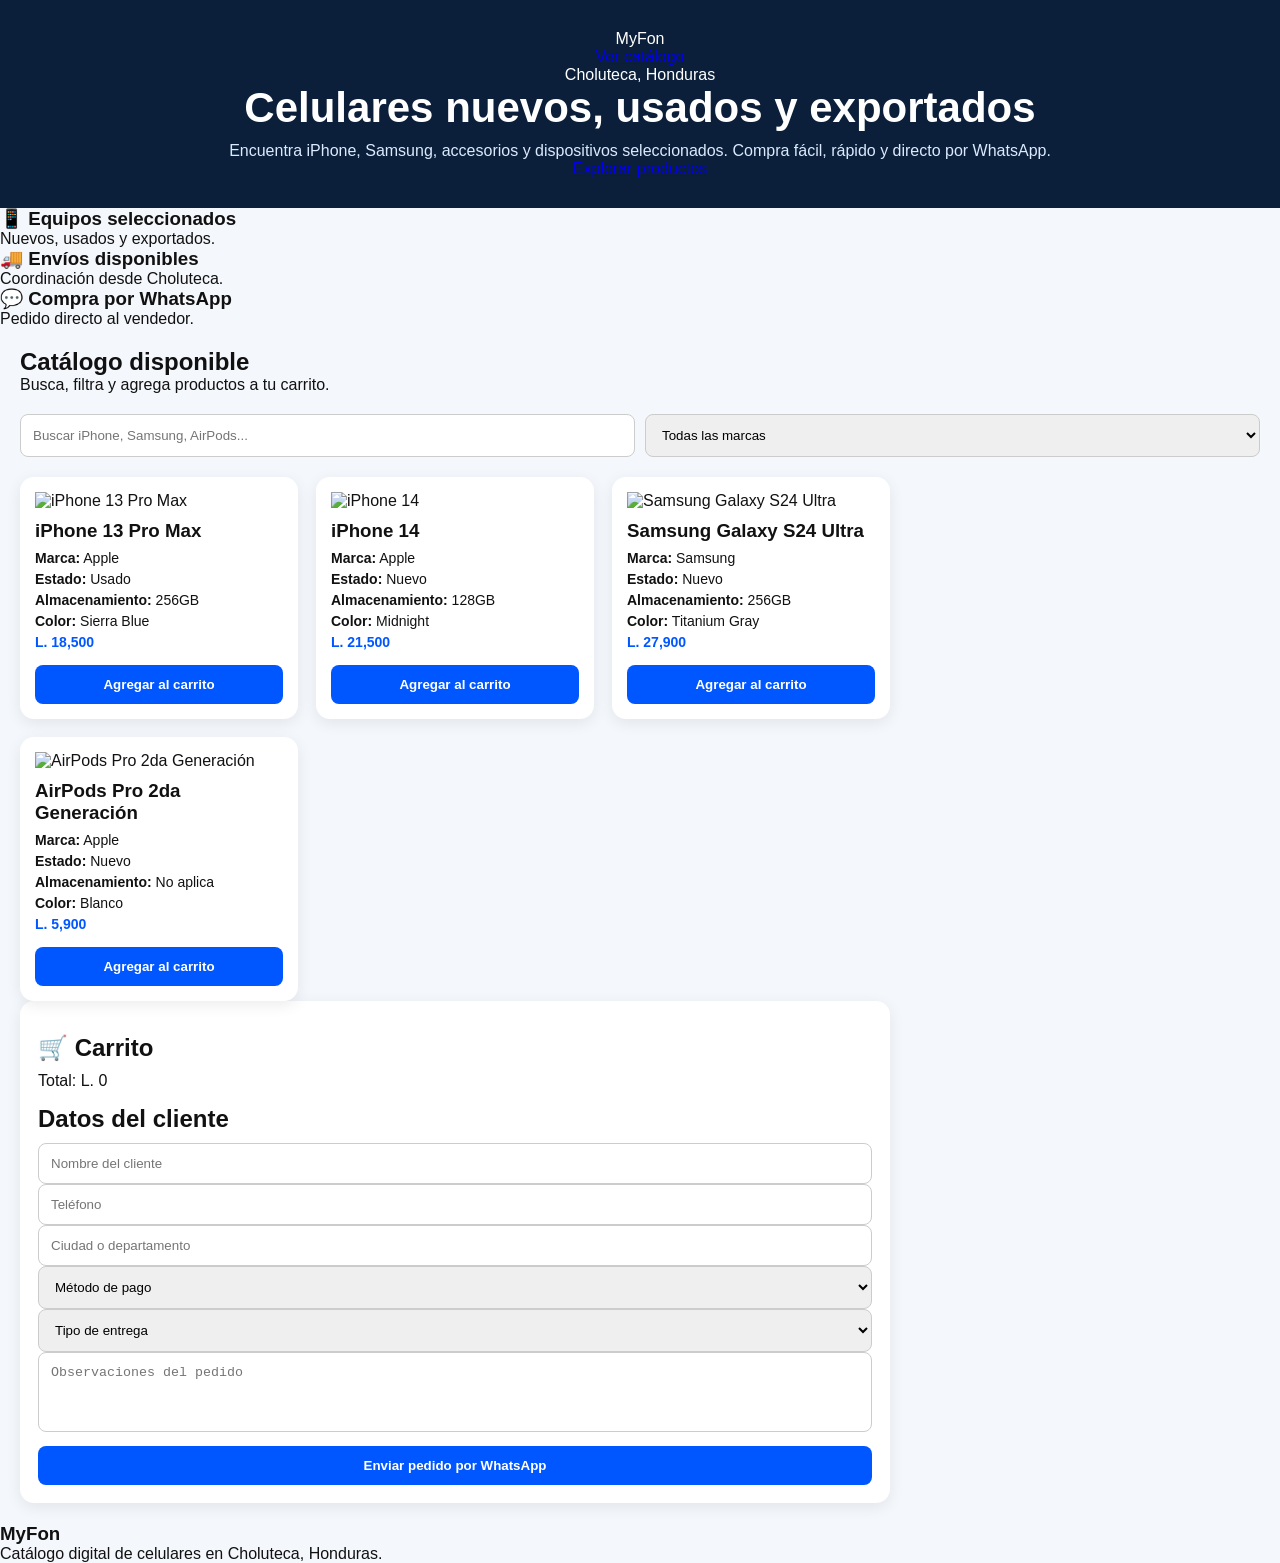
==== commit fd811886: "Update index.html" ====
--- a/index.html
+++ b/index.html
@@ -8,53 +8,103 @@
 </head>
 <body>
 
-  <header>
-    <h1>MyFon</h1>
-    <p>Celulares nuevos, usados y exportados en Choluteca, Honduras</p>
+  <header class="hero">
+    <nav class="navbar">
+      <div class="logo">My<span>Fon</span></div>
+      <a href="#catalogo" class="nav-btn">Ver catálogo</a>
+    </nav>
+
+    <section class="hero-content">
+      <div>
+        <span class="badge">Choluteca, Honduras</span>
+        <h1>Celulares nuevos, usados y exportados</h1>
+        <p>
+          Encuentra iPhone, Samsung, accesorios y dispositivos seleccionados.
+          Compra fácil, rápido y directo por WhatsApp.
+        </p>
+        <a href="#catalogo" class="hero-btn">Explorar productos</a>
+      </div>
+
+      <div class="phone-showcase">
+        <div class="phone-card phone-1"></div>
+        <div class="phone-card phone-2"></div>
+        <div class="glow"></div>
+      </div>
+    </section>
   </header>
 
-  <main>
+  <section class="features">
+    <div>
+      <h3>📱 Equipos seleccionados</h3>
+      <p>Nuevos, usados y exportados.</p>
+    </div>
+    <div>
+      <h3>🚚 Envíos disponibles</h3>
+      <p>Coordinación desde Choluteca.</p>
+    </div>
+    <div>
+      <h3>💬 Compra por WhatsApp</h3>
+      <p>Pedido directo al vendedor.</p>
+    </div>
+  </section>
+
+  <main id="catalogo">
+    <section class="section-title">
+      <h2>Catálogo disponible</h2>
+      <p>Busca, filtra y agrega productos a tu carrito.</p>
+    </section>
+
     <section class="filtros">
-      <input type="text" id="buscador" placeholder="Buscar producto..." />
+      <input type="text" id="buscador" placeholder="Buscar iPhone, Samsung, AirPods..." />
       <select id="filtroMarca">
         <option value="todos">Todas las marcas</option>
       </select>
     </section>
 
-    <section id="productos" class="productos"></section>
+    <section class="layout">
+      <section id="productos" class="productos"></section>
 
-    <aside class="carrito">
-      <h2>Carrito</h2>
-      <div id="listaCarrito"></div>
-      <h3>Total: L. <span id="total">0</span></h3>
+      <aside class="carrito">
+        <h2>🛒 Carrito</h2>
+        <div id="listaCarrito"></div>
 
-      <h2>Datos del cliente</h2>
+        <div class="total-box">
+          Total: L. <span id="total">0</span>
+        </div>
 
-      <input type="text" id="nombre" placeholder="Nombre del cliente" />
-      <input type="tel" id="telefono" placeholder="Teléfono" />
-      <input type="text" id="ciudad" placeholder="Ciudad o departamento" />
+        <h2>Datos del cliente</h2>
 
-      <select id="metodoPago">
-        <option value="">Método de pago</option>
-        <option value="Efectivo">Efectivo</option>
-        <option value="Transferencia BAC">Transferencia BAC</option>
-        <option value="Transferencia Atlántida">Transferencia Atlántida</option>
-        <option value="Transferencia Occidente">Transferencia Occidente</option>
-        <option value="Transferencia Banpaís">Transferencia Banpaís</option>
-        <option value="Transferencia Davivienda">Transferencia Davivienda</option>
-      </select>
+        <input type="text" id="nombre" placeholder="Nombre del cliente" />
+        <input type="tel" id="telefono" placeholder="Teléfono" />
+        <input type="text" id="ciudad" placeholder="Ciudad o departamento" />
 
-      <select id="envio">
-        <option value="">Tipo de entrega</option>
-        <option value="Retiro en Choluteca">Retiro en Choluteca</option>
-        <option value="Envío por Rápido Cargo">Envío por Rápido Cargo</option>
-      </select>
+        <select id="metodoPago">
+          <option value="">Método de pago</option>
+          <option value="Efectivo">Efectivo</option>
+          <option value="Transferencia BAC">Transferencia BAC</option>
+          <option value="Transferencia Atlántida">Transferencia Atlántida</option>
+          <option value="Transferencia Occidente">Transferencia Occidente</option>
+          <option value="Transferencia Banpaís">Transferencia Banpaís</option>
+          <option value="Transferencia Davivienda">Transferencia Davivienda</option>
+        </select>
 
-      <textarea id="observaciones" placeholder="Observaciones"></textarea>
+        <select id="envio">
+          <option value="">Tipo de entrega</option>
+          <option value="Retiro en Choluteca">Retiro en Choluteca</option>
+          <option value="Envío por Rápido Cargo">Envío por Rápido Cargo</option>
+        </select>
 
-      <button id="finalizarCompra">Enviar pedido por WhatsApp</button>
-    </aside>
+        <textarea id="observaciones" placeholder="Observaciones del pedido"></textarea>
+
+        <button id="finalizarCompra">Enviar pedido por WhatsApp</button>
+      </aside>
+    </section>
   </main>
+
+  <footer>
+    <h3>MyFon</h3>
+    <p>Catálogo digital de celulares en Choluteca, Honduras.</p>
+  </footer>
 
   <script src="app.js"></script>
 </body>
--- a/styles.css
+++ b/styles.css
@@ -1,339 +1,138 @@
-/* ==========================================================================
-   MI PHONE HN — ESTILOS PREMIUM (DISEÑO APPLE-INSPIRED, SIN ADMIN)
-   ========================================================================== */
-
-/* 1. Variables y Temas */
-:root {
-    --bg-primary: #ffffff;
-    --bg-secondary: #f5f5f7;
-    --bg-card: #ffffff;
-    --text-primary: #1d1d1f;
-    --text-secondary: #86868b;
-    --text-muted: #a1a1a6;
-    --accent: #0071e3;
-    --accent-hover: #0077ed;
-    --accent-light: #e8f3ff;
-    --success: #34c759;
-    --border-color: #d2d2d7;
-    --border-light: #e5e5ea;
-    --header-bg: rgba(255,255,255,0.72);
-    --card-shadow: 0 4px 20px rgba(0,0,0,0.04);
-    --modal-shadow: 0 20px 40px rgba(0,0,0,0.15);
-    --font-primary: 'Inter', sans-serif;
-    --font-heading: 'Outfit', sans-serif;
-    --transition: all 0.3s cubic-bezier(0.25,0.8,0.25,1);
-    --radius-sm: 8px;
-    --radius-md: 16px;
-    --radius-lg: 24px;
+* {
+  box-sizing: border-box;
+  margin: 0;
+  padding: 0;
 }
 
-[data-theme="dark"] {
-    --bg-primary: #0a0a0c;
-    --bg-secondary: #16161a;
-    --bg-card: #1c1c1e;
-    --text-primary: #f5f5f7;
-    --text-secondary: #86868b;
-    --text-muted: #6e6e73;
-    --accent: #2997ff;
-    --accent-hover: #47a4ff;
-    --accent-light: #152535;
-    --border-color: #333336;
-    --border-light: #2c2c2e;
-    --header-bg: rgba(10,10,12,0.75);
-    --card-shadow: 0 4px 20px rgba(0,0,0,0.3);
-    --modal-shadow: 0 20px 40px rgba(0,0,0,0.5);
+body {
+  font-family: Arial, sans-serif;
+  background: #f4f7fb;
+  color: #111;
 }
 
-/* 2. Reset */
-*, *::before, *::after { margin: 0; padding: 0; box-sizing: border-box; -webkit-tap-highlight-color: transparent; }
-html { scroll-behavior: smooth; font-size: 16px; }
-body { background: var(--bg-primary); color: var(--text-primary); font-family: var(--font-primary); line-height: 1.5; overflow-x: hidden; transition: background-color 0.3s ease, color 0.3s ease; }
-img { max-width: 100%; height: auto; display: block; }
-a { color: inherit; text-decoration: none; transition: var(--transition); }
-
-/* 3. Utilidades */
-.section-container { width: 100%; max-width: 1200px; margin: 0 auto; padding: 0 24px; }
-
-.btn {
-    display: inline-flex; align-items: center; justify-content: center;
-    font-family: var(--font-primary); font-weight: 500; padding: 12px 24px;
-    border-radius: var(--radius-sm); border: none; cursor: pointer;
-    transition: var(--transition); font-size: 0.95rem; gap: 8px;
-}
-.btn-primary { background: var(--accent); color: #fff; }
-.btn-primary:hover { background: var(--accent-hover); transform: translateY(-2px); }
-.btn-secondary { background: var(--bg-secondary); color: var(--text-primary); border: 1px solid var(--border-color); }
-.btn-secondary:hover { background: var(--border-light); }
-.btn-block { display: flex; width: 100%; }
-.btn:disabled { opacity: 0.5; cursor: not-allowed; transform: none !important; }
-
-.icon-btn {
-    background: none; border: none; cursor: pointer; color: var(--text-primary);
-    display: flex; align-items: center; justify-content: center;
-    width: 40px; height: 40px; border-radius: 50%; transition: var(--transition);
-}
-.icon-btn:hover { background: var(--bg-secondary); }
-.icon-btn svg { width: 20px; height: 20px; }
-
-.badge { display: inline-block; padding: 4px 10px; border-radius: 20px; font-size: 0.75rem; font-weight: 600; text-transform: uppercase; }
-
-/* 4. Barra de anuncios */
-.announcement-bar { background: var(--text-primary); color: var(--bg-primary); text-align: center; padding: 8px 16px; font-size: 0.8rem; font-weight: 500; position: relative; z-index: 100; }
-
-/* 5. Header */
-.site-header { position: sticky; top: 0; z-index: 99; background: var(--header-bg); backdrop-filter: blur(20px); -webkit-backdrop-filter: blur(20px); border-bottom: 1px solid var(--border-light); transition: background-color 0.3s ease; }
-.header-container { max-width: 1200px; margin: 0 auto; height: 64px; padding: 0 24px; display: flex; align-items: center; justify-content: space-between; }
-.logo { font-family: var(--font-heading); font-weight: 700; font-size: 1.4rem; color: var(--text-primary); letter-spacing: -0.5px; }
-.logo span { color: var(--accent); }
-.nav-menu { display: flex; gap: 32px; }
-.nav-link { font-size: 0.9rem; font-weight: 500; color: var(--text-secondary); }
-.nav-link:hover { color: var(--text-primary); }
-.header-actions { display: flex; align-items: center; gap: 4px; }
-
-.cart-btn { position: relative; }
-.cart-badge { position: absolute; top: 2px; right: 2px; background: var(--accent); color: #fff; font-size: 0.65rem; min-width: 16px; height: 16px; border-radius: 8px; display: flex; align-items: center; justify-content: center; font-weight: 700; }
-
-.mobile-menu-btn { display: none; }
-
-/* Tema: iconos sol/luna */
-.sun-icon { display: none; }
-.moon-icon { display: flex; }
-[data-theme="dark"] .sun-icon { display: flex; }
-[data-theme="dark"] .moon-icon { display: none; }
-
-/* 6. Hero */
-.hero-section { padding: 80px 0; background: radial-gradient(circle at 80% 50%, var(--accent-light) 0%, transparent 50%), var(--bg-primary); border-bottom: 1px solid var(--border-light); overflow: hidden; }
-.hero-container { max-width: 1200px; margin: 0 auto; padding: 0 24px; display: grid; grid-template-columns: 1.2fr 0.8fr; align-items: center; gap: 48px; }
-.hero-tag { color: var(--accent); font-size: 0.85rem; font-weight: 600; text-transform: uppercase; letter-spacing: 1.5px; display: block; margin-bottom: 12px; }
-.hero-title { font-family: var(--font-heading); font-size: 3rem; font-weight: 700; line-height: 1.15; margin-bottom: 16px; letter-spacing: -1px; }
-.hero-subtitle { font-size: 1.15rem; color: var(--text-secondary); margin-bottom: 32px; max-width: 580px; }
-.hero-actions { display: flex; gap: 16px; flex-wrap: wrap; }
-
-/* Phone mockup */
-.phone-mockup-wrapper { position: relative; width: 320px; height: 480px; margin: 0 auto; }
-.phone-mockup { position: absolute; width: 220px; height: 440px; border-radius: 36px; background: #000; border: 8px solid #333; padding: 6px; box-shadow: 0 20px 50px rgba(0,0,0,0.15); transition: var(--transition); }
-.phone-screen { width: 100%; height: 100%; border-radius: 26px; overflow: hidden; background: #111; position: relative; }
-.phone-1 { z-index: 2; top: 20px; left: 0; transform: rotate(-5deg); }
-.phone-2 { z-index: 1; top: 0; left: 100px; transform: rotate(10deg); opacity: 0.75; }
-.phone-mockup:hover { transform: translateY(-10px) rotate(0deg); z-index: 3; opacity: 1; }
-.phone-content-art, .phone-content-art-2 { width: 100%; height: 100%; display: flex; align-items: center; justify-content: center; position: relative; }
-.phone-content-art { background: linear-gradient(135deg,#0f2027,#203a43,#2c5364); }
-.phone-content-art-2 { background: linear-gradient(135deg,#005580,#006d91,#34b9ac); }
-.art-glow, .art-glow-2 { position: absolute; width: 150px; height: 150px; border-radius: 50%; filter: blur(40px); }
-.art-glow { background: rgba(0,113,227,0.4); }
-.art-glow-2 { background: rgba(255,255,255,0.5); }
-.art-label, .art-label-2 { color: #fff; font-family: var(--font-heading); font-weight: 600; font-size: 1.1rem; z-index: 2; }
-
-/* 7. Trust Section */
-.trust-section { padding: 60px 0; border-bottom: 1px solid var(--border-light); }
-.trust-grid { display: grid; grid-template-columns: repeat(3,1fr); gap: 32px; }
-.trust-card { background: var(--bg-secondary); padding: 32px; border-radius: var(--radius-md); transition: var(--transition); border: 1px solid transparent; }
-.trust-card:hover { border-color: var(--border-color); transform: translateY(-4px); }
-.trust-icon { width: 48px; height: 48px; border-radius: 12px; background: var(--accent-light); color: var(--accent); display: flex; align-items: center; justify-content: center; margin-bottom: 20px; }
-.trust-icon svg { width: 24px; height: 24px; }
-.trust-card h3 { font-family: var(--font-heading); font-size: 1.2rem; font-weight: 600; margin-bottom: 8px; }
-.trust-card p { color: var(--text-secondary); font-size: 0.9rem; }
-
-/* 8. Catálogo */
-.catalog-section { padding: 80px 0; }
-.section-header { text-align: center; margin-bottom: 48px; }
-.section-title { font-family: var(--font-heading); font-size: 2.2rem; font-weight: 700; margin-bottom: 8px; letter-spacing: -0.5px; }
-.section-subtitle { color: var(--text-secondary); font-size: 1.05rem; }
-.catalog-controls { display: flex; flex-direction: column; gap: 24px; margin-bottom: 40px; }
-.search-box { position: relative; width: 100%; }
-.search-icon { position: absolute; left: 16px; top: 50%; transform: translateY(-50%); width: 20px; height: 20px; color: var(--text-secondary); pointer-events: none; }
-.search-box input { width: 100%; padding: 16px 16px 16px 48px; border-radius: var(--radius-md); border: 1px solid var(--border-color); background: var(--bg-secondary); color: var(--text-primary); font-family: var(--font-primary); font-size: 1rem; outline: none; transition: var(--transition); }
-.search-box input:focus { border-color: var(--accent); box-shadow: 0 0 0 4px rgba(0,113,227,0.1); background: var(--bg-primary); }
-.filter-groups { display: flex; justify-content: space-between; align-items: center; flex-wrap: wrap; gap: 16px; }
-.filter-group { display: flex; gap: 8px; flex-wrap: wrap; }
-.filter-tab, .filter-tag { font-family: var(--font-primary); padding: 8px 16px; border-radius: 30px; border: 1px solid var(--border-color); background: var(--bg-primary); color: var(--text-secondary); cursor: pointer; font-weight: 500; font-size: 0.85rem; transition: var(--transition); }
-.filter-tab:hover, .filter-tag:hover { color: var(--text-primary); border-color: var(--text-primary); }
-.filter-tab.active, .filter-tag.active { background: var(--text-primary); color: var(--bg-primary); border-color: var(--text-primary); }
-
-/* Grid de productos */
-.products-grid { display: grid; grid-template-columns: repeat(auto-fill,minmax(260px,1fr)); gap: 32px; }
-.product-card { background: var(--bg-card); border-radius: var(--radius-md); border: 1px solid var(--border-light); overflow: hidden; transition: var(--transition); display: flex; flex-direction: column; position: relative; box-shadow: var(--card-shadow); }
-.product-card:hover { transform: translateY(-8px); box-shadow: 0 10px 30px rgba(0,0,0,0.08); }
-.product-tag-badge { position: absolute; top: 16px; left: 16px; z-index: 2; font-size: 0.7rem; padding: 4px 8px; border-radius: 4px; font-weight: 600; }
-.tag-nuevo { background: var(--accent); color: #fff; }
-.tag-seminuevo { background: var(--bg-secondary); color: var(--text-primary); border: 1px solid var(--border-color); }
-.product-image-container { padding: 24px; background: var(--bg-secondary); display: flex; align-items: center; justify-content: center; height: 240px; cursor: pointer; }
-.product-image-container img { max-height: 100%; object-fit: contain; transition: var(--transition); }
-.product-card:hover .product-image-container img { transform: scale(1.05); }
-.product-info { padding: 20px; display: flex; flex-direction: column; flex-grow: 1; }
-.product-brand { font-size: 0.75rem; color: var(--text-secondary); text-transform: uppercase; font-weight: 600; letter-spacing: 0.8px; margin-bottom: 4px; }
-.product-title { font-family: var(--font-heading); font-size: 1.15rem; font-weight: 600; margin-bottom: 8px; color: var(--text-primary); cursor: pointer; }
-.product-condition { font-size: 0.8rem; color: var(--text-secondary); margin-bottom: 12px; }
-.product-price-row { display: flex; align-items: baseline; gap: 8px; margin-top: auto; margin-bottom: 16px; }
-.price-current { font-family: var(--font-heading); font-size: 1.25rem; font-weight: 700; }
-.price-old { font-size: 0.9rem; color: var(--text-secondary); text-decoration: line-through; }
-.product-card .btn { width: 100%; }
-.no-results { grid-column: 1/-1; text-align: center; padding: 60px 20px; }
-.no-results svg { width: 48px; height: 48px; color: var(--text-muted); margin-bottom: 16px; }
-
-/* 9. Calculadora */
-.financing-section { padding: 80px 0; background: var(--bg-secondary); }
-.financing-card { background: var(--bg-primary); border-radius: var(--radius-lg); border: 1px solid var(--border-light); display: grid; grid-template-columns: 1fr 1fr; overflow: hidden; box-shadow: var(--card-shadow); }
-.financing-info { padding: 48px; display: flex; flex-direction: column; justify-content: center; }
-.financing-info h2 { font-family: var(--font-heading); font-size: 2rem; font-weight: 700; margin-bottom: 16px; letter-spacing: -0.5px; }
-.financing-info p { color: var(--text-secondary); margin-bottom: 24px; }
-.bank-badges { display: flex; gap: 12px; }
-.badge.bank-bac { background: #e5001c; color: #fff; }
-.badge.bank-ficohsa { background: #003a70; color: #fff; }
-.financing-calculator { padding: 48px; background: var(--bg-secondary); border-left: 1px solid var(--border-light); display: flex; flex-direction: column; justify-content: center; }
-.form-group { margin-bottom: 20px; }
-.form-group label { display: block; font-size: 0.85rem; font-weight: 600; margin-bottom: 8px; color: var(--text-secondary); }
-.form-group input, .form-group select, .form-group textarea { width: 100%; padding: 12px; border-radius: var(--radius-sm); border: 1px solid var(--border-color); background: var(--bg-primary); color: var(--text-primary); font-family: var(--font-primary); font-size: 1rem; outline: none; transition: var(--transition); }
-.form-group input:focus, .form-group select:focus { border-color: var(--accent); }
-.calc-result { background: var(--bg-primary); padding: 20px; border-radius: var(--radius-sm); text-align: center; margin-bottom: 12px; border: 1px solid var(--border-light); }
-.calc-label { display: block; font-size: 0.8rem; color: var(--text-secondary); margin-bottom: 4px; }
-.calc-value { font-family: var(--font-heading); font-size: 1.8rem; font-weight: 700; color: var(--accent); }
-.calc-note { font-size: 0.75rem; color: var(--text-secondary); text-align: center; margin-bottom: 20px; }
-
-/* 10. Nosotros */
-.about-section { padding: 80px 0; border-bottom: 1px solid var(--border-light); }
-.about-grid { display: grid; grid-template-columns: 1.2fr 0.8fr; gap: 48px; align-items: center; }
-.about-text h2 { font-family: var(--font-heading); font-size: 2.2rem; font-weight: 700; margin-bottom: 20px; }
-.about-text p { color: var(--text-secondary); margin-bottom: 16px; font-size: 1.05rem; }
-.about-stats { display: grid; grid-template-columns: 1fr 1fr; gap: 20px; }
-.stat-card { background: var(--bg-secondary); padding: 24px; border-radius: var(--radius-md); text-align: center; border: 1px solid var(--border-light); }
-.stat-num { font-family: var(--font-heading); font-size: 2.2rem; font-weight: 700; color: var(--accent); display: block; margin-bottom: 4px; }
-.stat-lbl { font-size: 0.8rem; color: var(--text-secondary); font-weight: 600; text-transform: uppercase; letter-spacing: 0.5px; }
-
-/* 11. FAQ */
-.faq-section { padding: 80px 0; border-bottom: 1px solid var(--border-light); }
-.faq-header { text-align: center; margin-bottom: 48px; }
-.faq-header h2 { font-family: var(--font-heading); font-size: 2.2rem; font-weight: 700; margin-bottom: 8px; }
-.faq-header p { color: var(--text-secondary); }
-.faq-accordion { max-width: 800px; margin: 0 auto; }
-.faq-item { border-bottom: 1px solid var(--border-light); padding: 16px 0; }
-.faq-question { width: 100%; display: flex; justify-content: space-between; align-items: center; background: none; border: none; font-family: var(--font-heading); font-size: 1.1rem; font-weight: 600; color: var(--text-primary); cursor: pointer; padding: 8px 0; text-align: left; }
-.faq-arrow { width: 18px; height: 18px; color: var(--text-secondary); transition: transform 0.3s ease; flex-shrink: 0; }
-.faq-item.active .faq-arrow { transform: rotate(180deg); }
-.faq-answer { max-height: 0; overflow: hidden; transition: max-height 0.3s cubic-bezier(0,1,0,1); color: var(--text-secondary); font-size: 0.95rem; }
-.faq-item.active .faq-answer { max-height: 500px; transition: max-height 0.3s cubic-bezier(1,0,1,0); padding: 12px 0; }
-.faq-answer p { margin-bottom: 12px; }
-.faq-answer ul, .faq-answer ol { padding-left: 20px; margin-bottom: 12px; }
-
-/* 12. Cart Drawer */
-.cart-drawer { position: fixed; top: 0; right: 0; width: 100%; height: 100%; z-index: 1000; visibility: hidden; }
-.cart-drawer.active { visibility: visible; }
-.cart-drawer-overlay { position: absolute; inset: 0; background: rgba(0,0,0,0.4); backdrop-filter: blur(4px); opacity: 0; transition: opacity 0.3s ease; }
-.cart-drawer.active .cart-drawer-overlay { opacity: 1; }
-.cart-drawer-content { position: absolute; top: 0; right: -420px; width: 100%; max-width: 420px; height: 100%; background: var(--bg-primary); box-shadow: -10px 0 30px rgba(0,0,0,0.15); display: flex; flex-direction: column; transition: right 0.3s cubic-bezier(0.25,0.8,0.25,1); z-index: 1001; }
-.cart-drawer.active .cart-drawer-content { right: 0; }
-.cart-drawer-header { padding: 24px; border-bottom: 1px solid var(--border-light); display: flex; align-items: center; justify-content: space-between; }
-.cart-drawer-header h2 { font-family: var(--font-heading); font-size: 1.4rem; font-weight: 700; }
-.cart-items-container { flex-grow: 1; overflow-y: auto; padding: 24px; display: flex; flex-direction: column; gap: 20px; }
-.cart-item { display: grid; grid-template-columns: 80px 1fr auto; gap: 16px; align-items: center; border-bottom: 1px solid var(--border-light); padding-bottom: 20px; }
-.cart-item-img { background: var(--bg-secondary); border-radius: var(--radius-sm); padding: 8px; height: 80px; display: flex; align-items: center; justify-content: center; }
-.cart-item-img img { max-height: 100%; object-fit: contain; }
-.cart-item-details h4 { font-family: var(--font-heading); font-size: 0.95rem; font-weight: 600; margin-bottom: 4px; }
-.cart-item-meta { font-size: 0.8rem; color: var(--text-secondary); margin-bottom: 8px; }
-.cart-item-qty { display: flex; align-items: center; gap: 8px; border: 1px solid var(--border-color); border-radius: 4px; padding: 2px 4px; width: fit-content; }
-.qty-btn { background: none; border: none; cursor: pointer; font-size: 1rem; color: var(--text-primary); width: 24px; height: 24px; display: flex; align-items: center; justify-content: center; }
-.qty-val { font-size: 0.85rem; font-weight: 600; min-width: 16px; text-align: center; }
-.cart-item-price-remove { display: flex; flex-direction: column; align-items: flex-end; justify-content: space-between; height: 100%; }
-.cart-item-price { font-family: var(--font-heading); font-size: 0.95rem; font-weight: 700; }
-.cart-item-remove { background: none; border: none; cursor: pointer; color: var(--text-secondary); font-size: 0.8rem; font-family: var(--font-primary); }
-.cart-item-remove:hover { color: #e5001c; }
-.cart-drawer-footer { padding: 24px; border-top: 1px solid var(--border-light); background: var(--bg-secondary); }
-.cart-summary-row { display: flex; justify-content: space-between; font-weight: 500; margin-bottom: 12px; }
-#cart-subtotal { font-family: var(--font-heading); font-size: 1.25rem; font-weight: 700; }
-.shipping-row { color: var(--text-secondary); font-size: 0.85rem; margin-bottom: 16px; }
-.cart-checkout-form { border-top: 1px solid var(--border-light); padding-top: 16px; margin-bottom: 16px; }
-.checkout-form-title { font-family: var(--font-heading); font-size: 1rem; margin-bottom: 12px; }
-.cart-checkout-form .form-group { margin-bottom: 10px; }
-.cart-checkout-form label { font-size: 0.8rem; }
-.cart-checkout-form input { padding: 8px 12px; font-size: 0.9rem; }
-.checkout-btn { font-weight: 600; }
-.cart-empty { text-align: center; padding: 40px 0; color: var(--text-secondary); }
-.cart-empty svg { width: 48px; height: 48px; color: var(--text-muted); margin-bottom: 16px; }
-
-/* 13. Product Modal */
-.product-modal { position: fixed; inset: 0; z-index: 1000; display: flex; align-items: center; justify-content: center; visibility: hidden; opacity: 0; transition: opacity 0.3s ease, visibility 0.3s ease; padding: 20px; }
-.product-modal.active { visibility: visible; opacity: 1; }
-.product-modal-overlay { position: absolute; inset: 0; background: rgba(0,0,0,0.4); backdrop-filter: blur(4px); }
-.product-modal-content { background: var(--bg-primary); width: 100%; max-width: 900px; max-height: 90vh; border-radius: var(--radius-lg); box-shadow: var(--modal-shadow); position: relative; z-index: 1002; overflow-y: auto; border: 1px solid var(--border-light); transform: scale(0.95); transition: transform 0.3s cubic-bezier(0.25,0.8,0.25,1); }
-.product-modal.active .product-modal-content { transform: scale(1); }
-.product-modal-close-btn { position: absolute; top: 16px; right: 16px; background: var(--bg-secondary); z-index: 10; }
-.product-modal-body { padding: 40px; }
-.modal-grid { display: grid; grid-template-columns: 1fr 1.1fr; gap: 40px; }
-.modal-gallery { background: var(--bg-secondary); border-radius: var(--radius-md); padding: 32px; display: flex; align-items: center; justify-content: center; height: 380px; }
-.modal-gallery img { max-height: 100%; object-fit: contain; }
-.modal-details { display: flex; flex-direction: column; }
-.modal-title { font-family: var(--font-heading); font-size: 1.8rem; font-weight: 700; margin-bottom: 8px; letter-spacing: -0.5px; }
-.modal-price-row { display: flex; align-items: baseline; gap: 12px; margin-bottom: 24px; border-bottom: 1px solid var(--border-light); padding-bottom: 16px; }
-.modal-price { font-family: var(--font-heading); font-size: 1.6rem; font-weight: 700; }
-.modal-price-old { font-size: 1.1rem; color: var(--text-secondary); text-decoration: line-through; }
-.option-group { margin-bottom: 20px; }
-.option-label { display: block; font-size: 0.85rem; font-weight: 600; color: var(--text-secondary); margin-bottom: 8px; }
-.option-selectors { display: flex; gap: 8px; flex-wrap: wrap; }
-.variant-btn { border: 1px solid var(--border-color); background: var(--bg-primary); color: var(--text-primary); padding: 8px 16px; border-radius: 8px; font-size: 0.85rem; font-weight: 500; cursor: pointer; transition: var(--transition); }
-.variant-btn.active { border-color: var(--accent); background: var(--accent-light); color: var(--accent); font-weight: 600; }
-.color-dot-btn { width: 32px; height: 32px; border-radius: 50%; border: 2px solid transparent; cursor: pointer; transition: var(--transition); }
-.color-dot-btn.active { border-color: var(--accent); box-shadow: 0 0 0 3px var(--accent-light); }
-.modal-actions { margin-top: 16px; margin-bottom: 24px; }
-.modal-trust-summary { background: var(--bg-secondary); padding: 16px; border-radius: var(--radius-sm); display: flex; flex-direction: column; gap: 12px; }
-.trust-summary-item { display: flex; align-items: center; gap: 8px; font-size: 0.8rem; color: var(--text-secondary); }
-.trust-summary-item svg { width: 16px; height: 16px; color: var(--accent); flex-shrink: 0; }
-.modal-tabs { margin-top: 32px; border-top: 1px solid var(--border-light); padding-top: 24px; }
-.modal-tab-content { font-size: 0.9rem; color: var(--text-secondary); }
-.modal-tab-content h3 { font-family: var(--font-heading); font-size: 1.1rem; color: var(--text-primary); margin-top: 16px; margin-bottom: 8px; }
-.modal-tab-content ul { padding-left: 20px; margin-bottom: 16px; }
-.modal-tab-content li { margin-bottom: 6px; }
-
-/* 14. Footer */
-.site-footer { background: var(--bg-secondary); padding: 60px 0 40px; border-top: 1px solid var(--border-light); }
-.footer-grid { display: grid; grid-template-columns: 1.5fr 1fr 1fr; gap: 48px; margin-bottom: 40px; }
-.footer-logo { display: inline-block; margin-bottom: 16px; font-family: var(--font-heading); font-weight: 700; font-size: 1.4rem; }
-.footer-logo span { color: var(--accent); }
-.footer-desc { color: var(--text-secondary); font-size: 0.95rem; max-width: 320px; }
-.footer-col h3 { font-family: var(--font-heading); font-size: 1rem; font-weight: 600; text-transform: uppercase; letter-spacing: 0.5px; margin-bottom: 20px; }
-.footer-col ul { list-style: none; }
-.footer-col li { margin-bottom: 12px; }
-.footer-col a { color: var(--text-secondary); font-size: 0.95rem; }
-.footer-col a:hover { color: var(--text-primary); }
-.footer-contact-item { display: flex; align-items: center; gap: 8px; color: var(--text-secondary); font-size: 0.95rem; margin-bottom: 12px; }
-.footer-contact-item svg { width: 16px; height: 16px; flex-shrink: 0; }
-.footer-bottom { border-top: 1px solid var(--border-color); padding-top: 30px; display: flex; justify-content: space-between; align-items: center; flex-wrap: wrap; gap: 20px; font-size: 0.85rem; color: var(--text-secondary); }
-.payment-methods-logos { display: flex; gap: 8px; flex-wrap: wrap; }
-.pay-logo-badge { background: var(--bg-primary); border: 1px solid var(--border-color); padding: 4px 8px; border-radius: 4px; font-size: 0.75rem; font-weight: 500; }
-
-/* ==========================================================================
-   15. Responsive
-   ========================================================================== */
-@media (max-width: 1024px) {
-    .hero-title { font-size: 2.5rem; }
-    .financing-card { grid-template-columns: 1fr; }
-    .financing-calculator { border-left: none; border-top: 1px solid var(--border-light); padding: 40px; }
-    .financing-info { padding: 40px; }
+header {
+  background: #0b1f3a;
+  color: white;
+  text-align: center;
+  padding: 30px 15px;
 }
 
-@media (max-width: 768px) {
-    .mobile-menu-btn { display: flex; }
-    .nav-menu { position: fixed; top: 64px; left: -100%; width: 100%; height: calc(100vh - 64px); background: var(--bg-primary); flex-direction: column; align-items: center; padding: 40px 0; gap: 24px; z-index: 98; transition: left 0.3s cubic-bezier(0.25,0.8,0.25,1); border-top: 1px solid var(--border-light); }
-    .nav-menu.active { left: 0; }
-    .nav-link { font-size: 1.2rem; }
-    .hero-container { grid-template-columns: 1fr; text-align: center; gap: 40px; }
-    .hero-subtitle { margin: 0 auto 32px; }
-    .hero-actions { justify-content: center; }
-    .phone-mockup-wrapper { width: 280px; height: 400px; }
-    .phone-mockup { width: 180px; height: 360px; }
-    .phone-2 { left: 80px; }
-    .trust-grid { grid-template-columns: 1fr; gap: 20px; }
-    .about-grid { grid-template-columns: 1fr; }
-    .about-stats { margin-top: 20px; }
-    .modal-grid { grid-template-columns: 1fr; gap: 24px; }
-    .modal-gallery { height: 280px; }
-    .product-modal-body { padding: 24px; }
-    .footer-grid { grid-template-columns: 1fr; gap: 32px; }
-    .footer-bottom { flex-direction: column; text-align: center; }
+header h1 {
+  font-size: 42px;
 }
 
-@media (max-width: 480px) {
-    html { font-size: 15px; }
-    .hero-title { font-size: 2rem; }
-    .section-title { font-size: 1.8rem; }
-    .product-modal-content { max-height: 95vh; }
+header p {
+  margin-top: 10px;
+  color: #dbeafe;
 }
+
+main {
+  display: grid;
+  grid-template-columns: 1fr 350px;
+  gap: 20px;
+  padding: 20px;
+}
+
+.filtros {
+  grid-column: 1 / -1;
+  display: flex;
+  gap: 10px;
+}
+
+.filtros input,
+.filtros select,
+.carrito input,
+.carrito select,
+.carrito textarea {
+  width: 100%;
+  padding: 12px;
+  border: 1px solid #ccc;
+  border-radius: 8px;
+}
+
+.productos {
+  display: grid;
+  grid-template-columns: repeat(auto-fill, minmax(220px, 1fr));
+  gap: 18px;
+}
+
+.producto {
+  background: white;
+  border-radius: 14px;
+  padding: 15px;
+  box-shadow: 0 4px 15px rgba(0,0,0,0.08);
+}
+
+.producto img {
+  width: 100%;
+  height: 190px;
+  object-fit: contain;
+  margin-bottom: 10px;
+}
+
+.producto h3 {
+  margin-bottom: 8px;
+}
+
+.producto p {
+  margin: 5px 0;
+  font-size: 14px;
+}
+
+.precio {
+  font-size: 20px;
+  font-weight: bold;
+  color: #0057ff;
+}
+
+button {
+  width: 100%;
+  padding: 12px;
+  background: #0057ff;
+  color: white;
+  border: none;
+  border-radius: 8px;
+  cursor: pointer;
+  margin-top: 10px;
+  font-weight: bold;
+}
+
+button:hover {
+  background: #003fc2;
+}
+
+.carrito {
+  background: white;
+  padding: 18px;
+  border-radius: 14px;
+  box-shadow: 0 4px 15px rgba(0,0,0,0.08);
+  height: fit-content;
+}
+
+.carrito h2 {
+  margin: 15px 0 10px;
+}
+
+.item-carrito {
+  border-bottom: 1px solid #ddd;
+  padding: 10px 0;
+}
+
+.item-carrito button {
+  background: #dc2626;
+}
+
+textarea {
+  resize: none;
+  height: 80px;
+}
+
+@media (max-width: 850px) {
+  main {
+    grid-template-columns: 1fr;
+  }
+
+  .filtros {
+    flex-direction: column;
+  }
+}
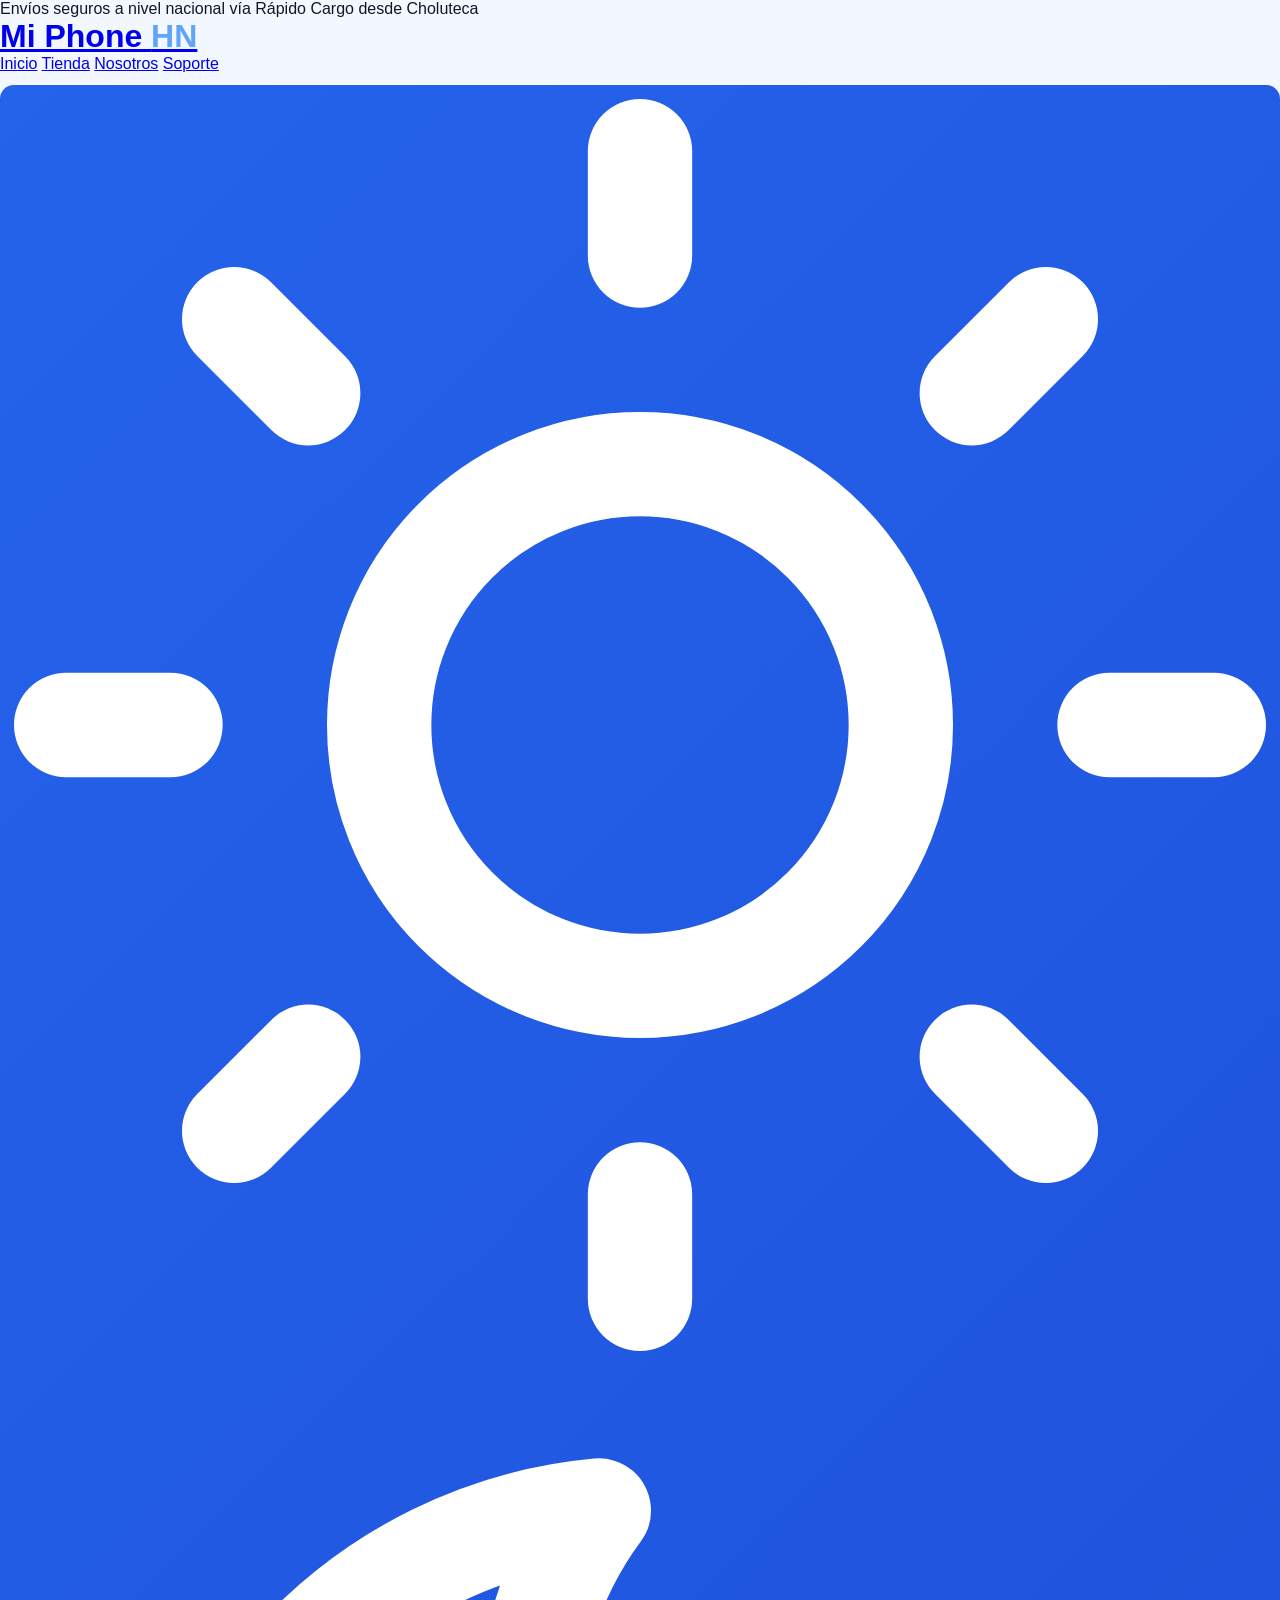
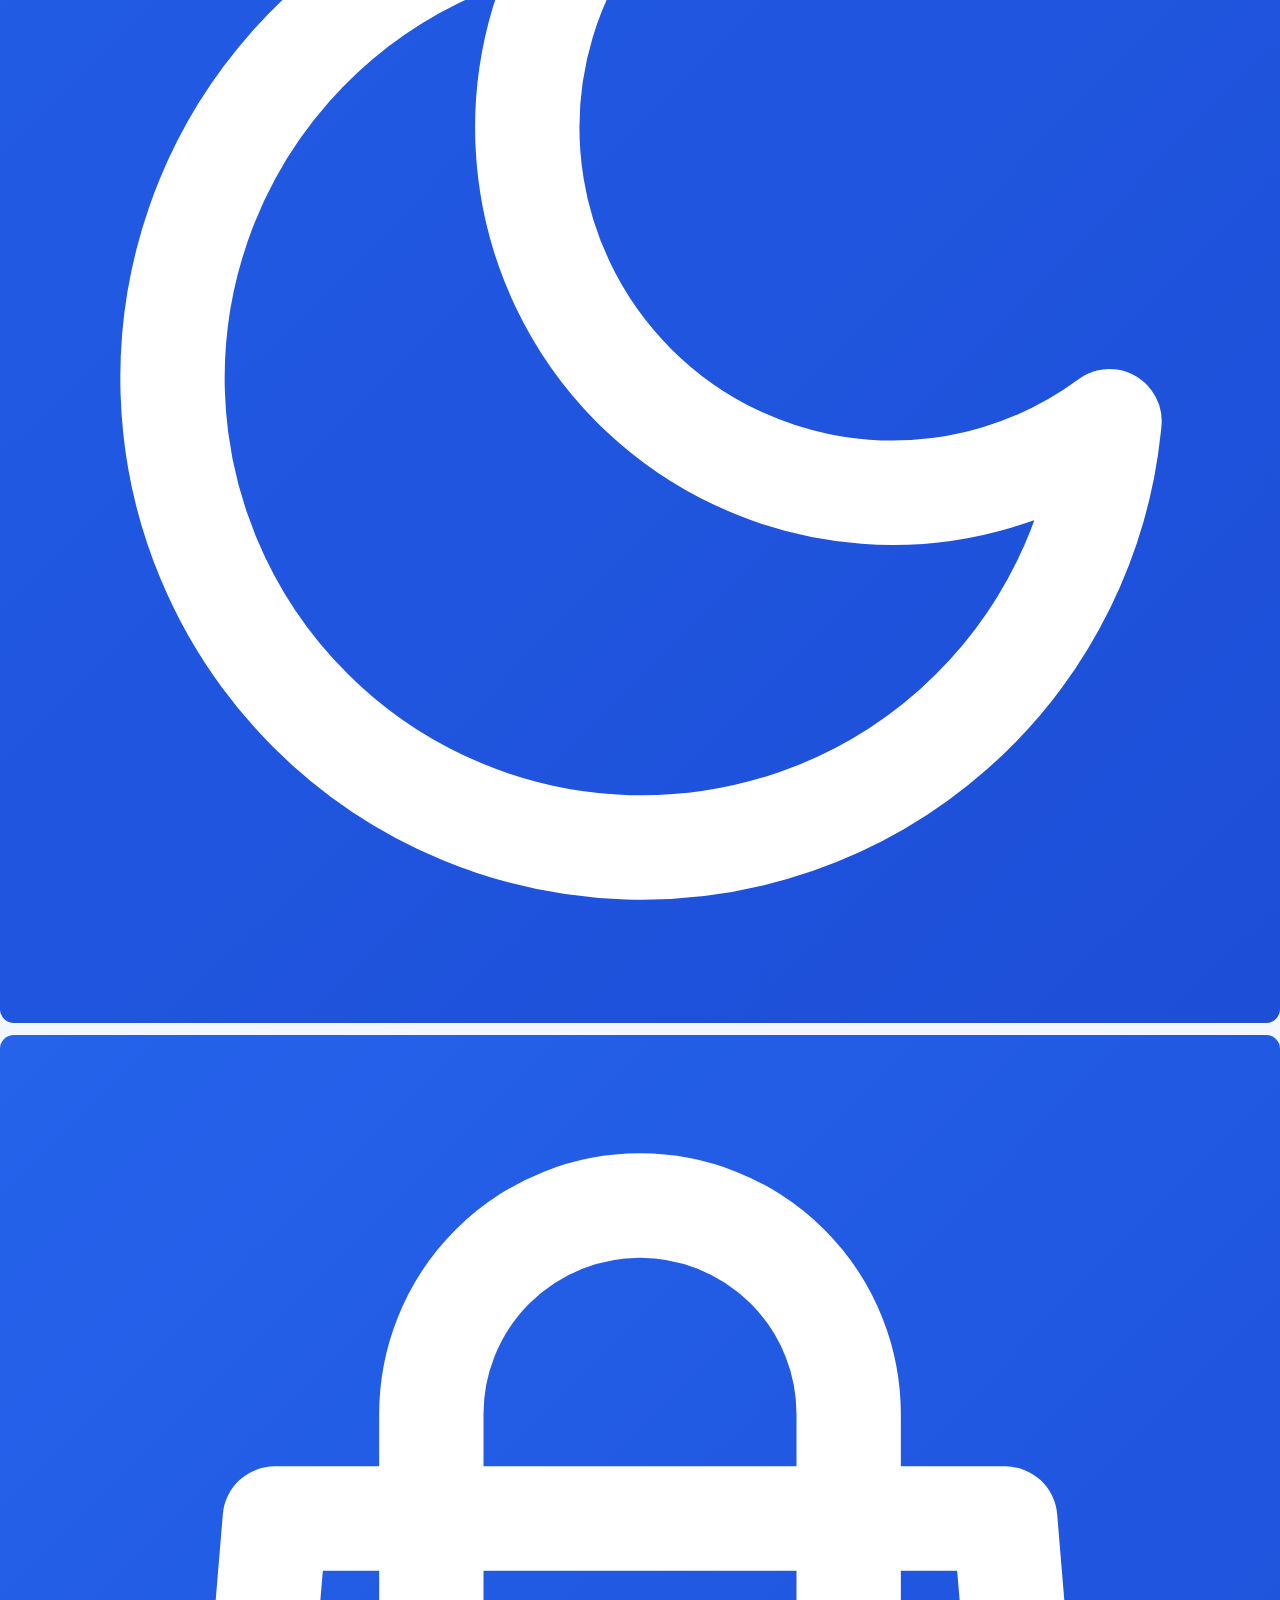
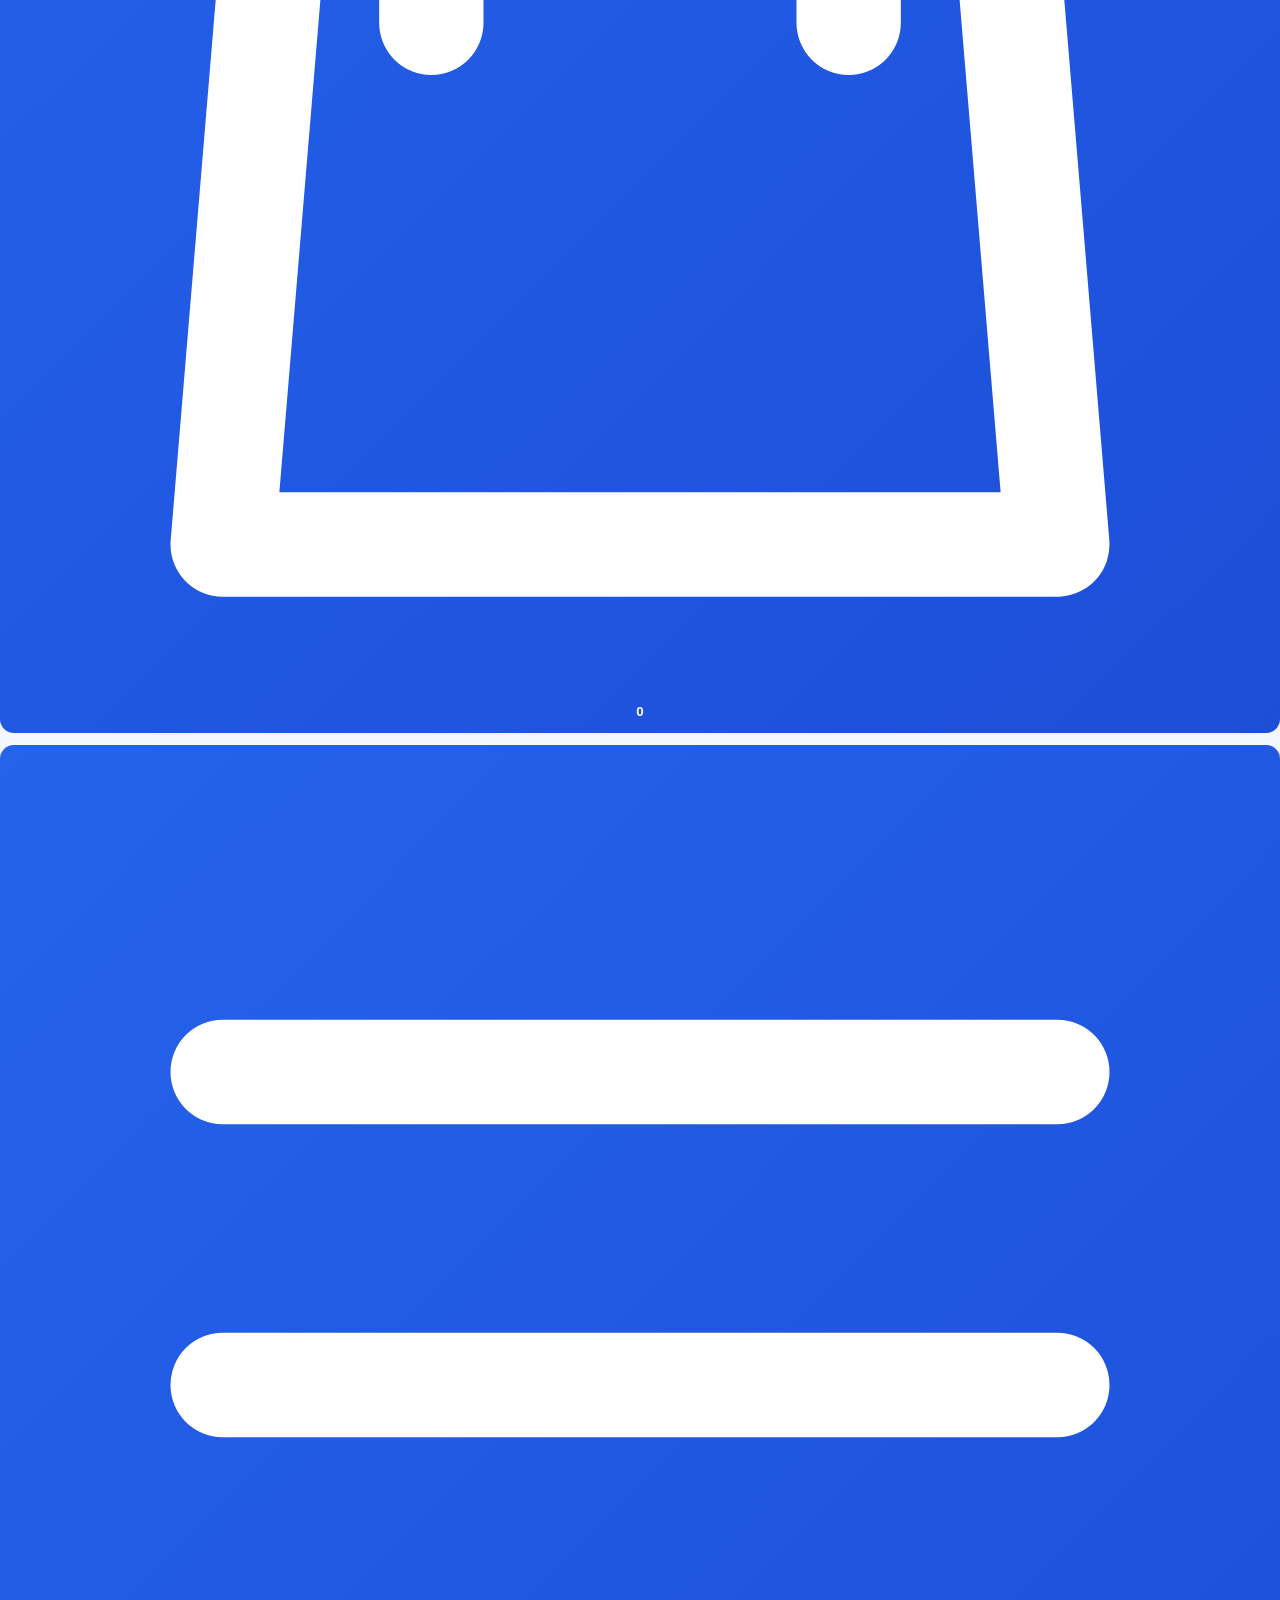
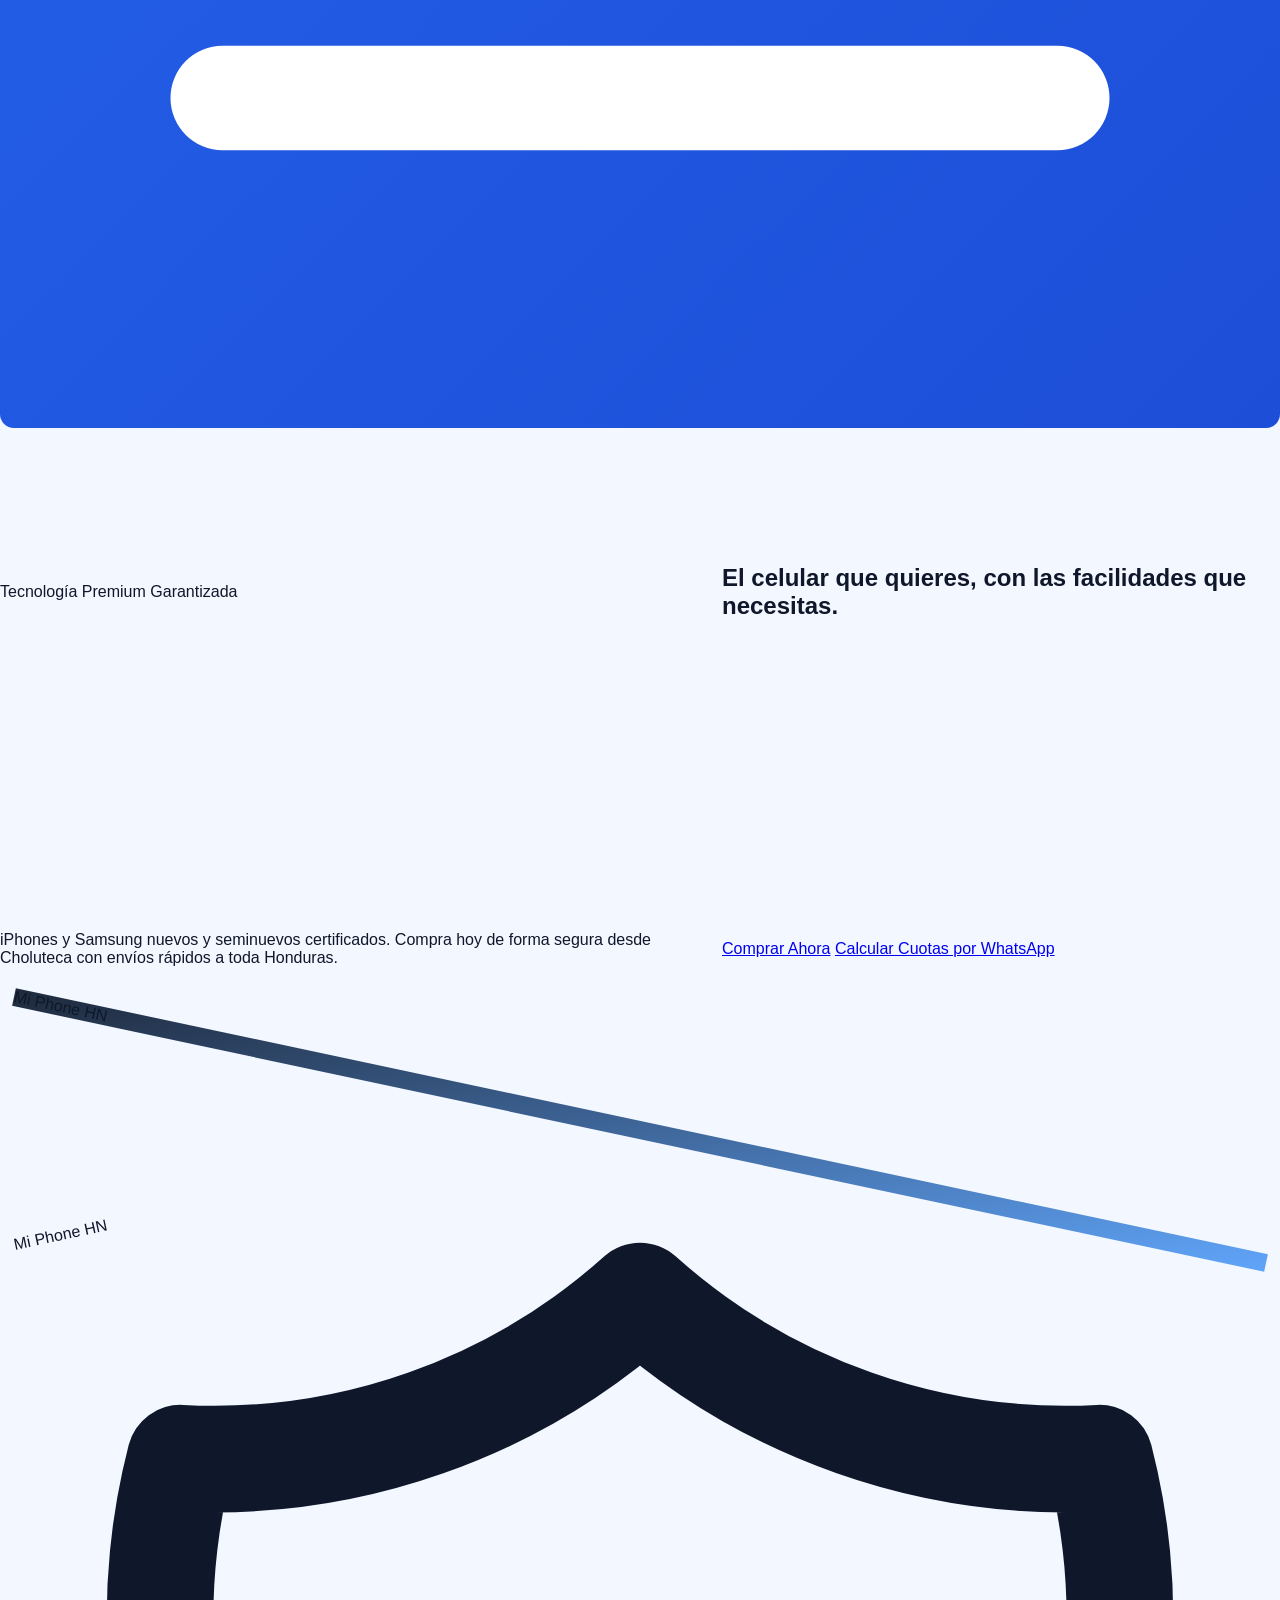
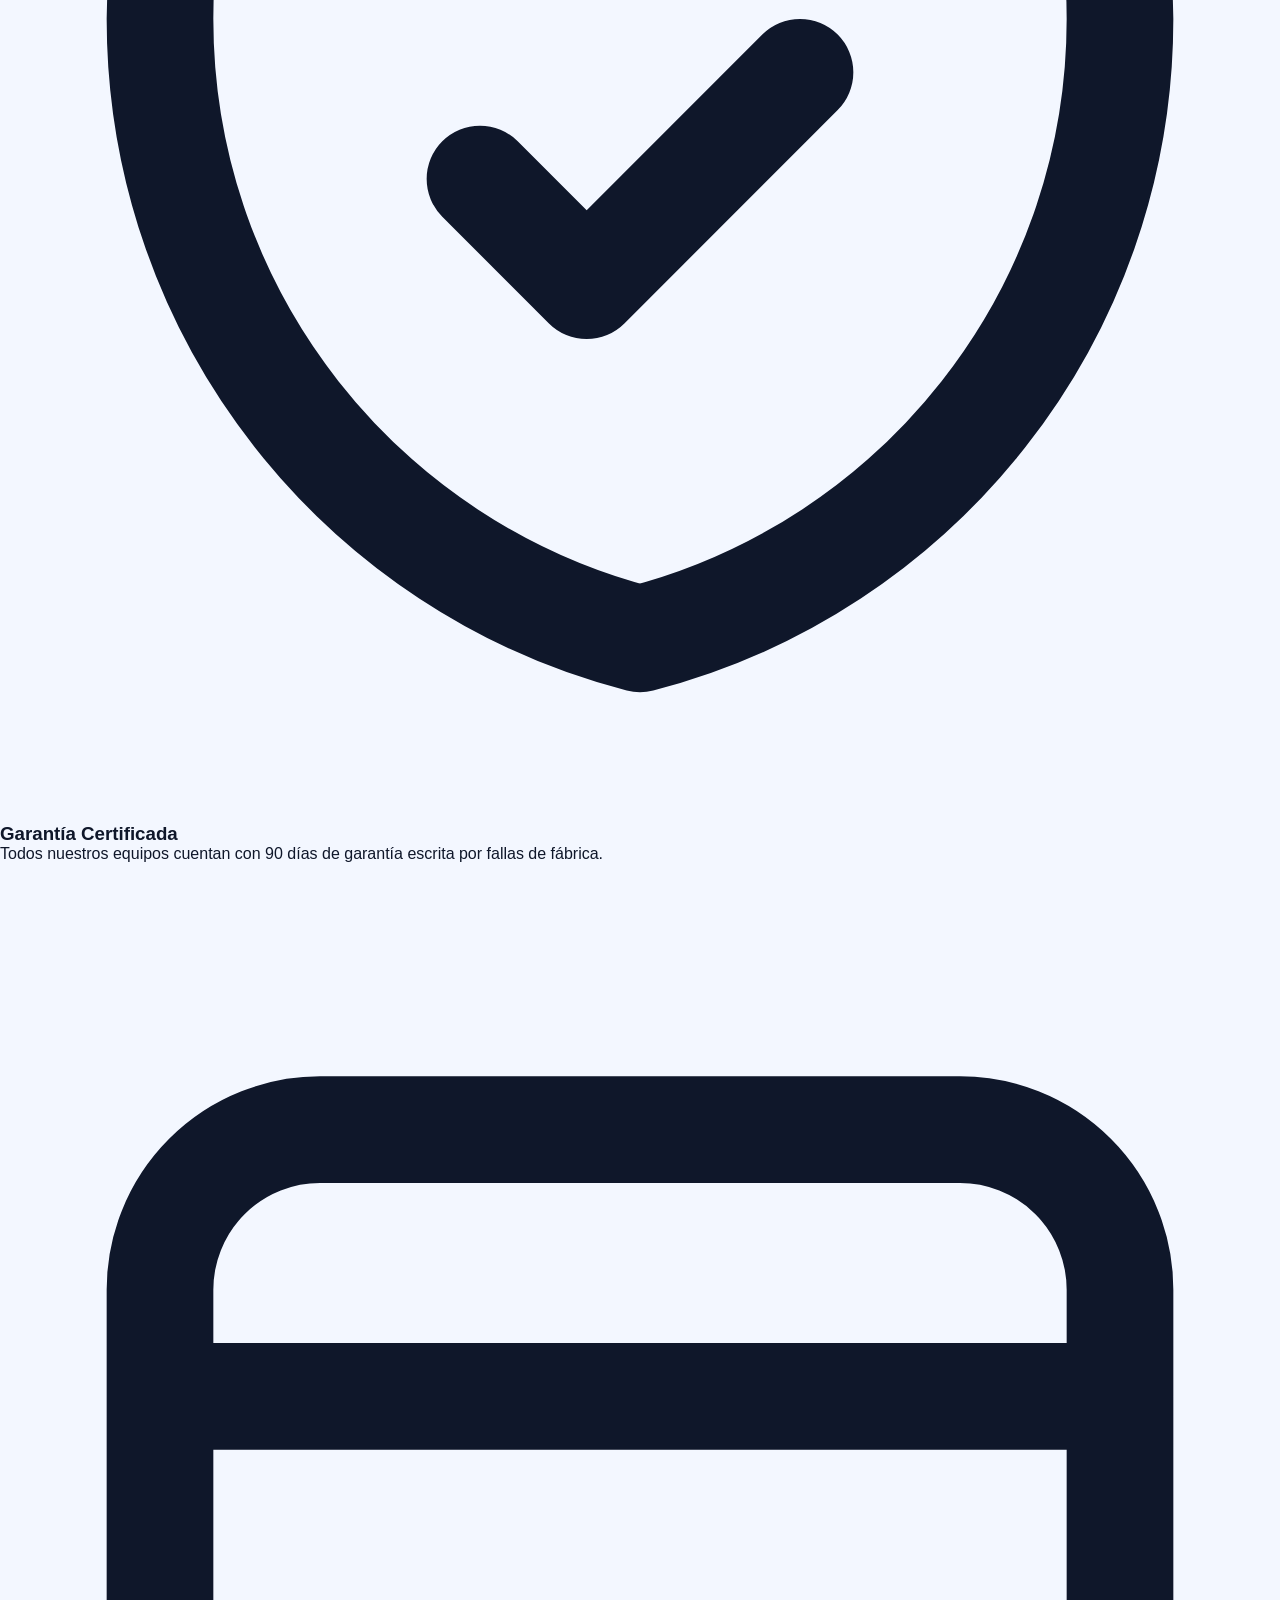
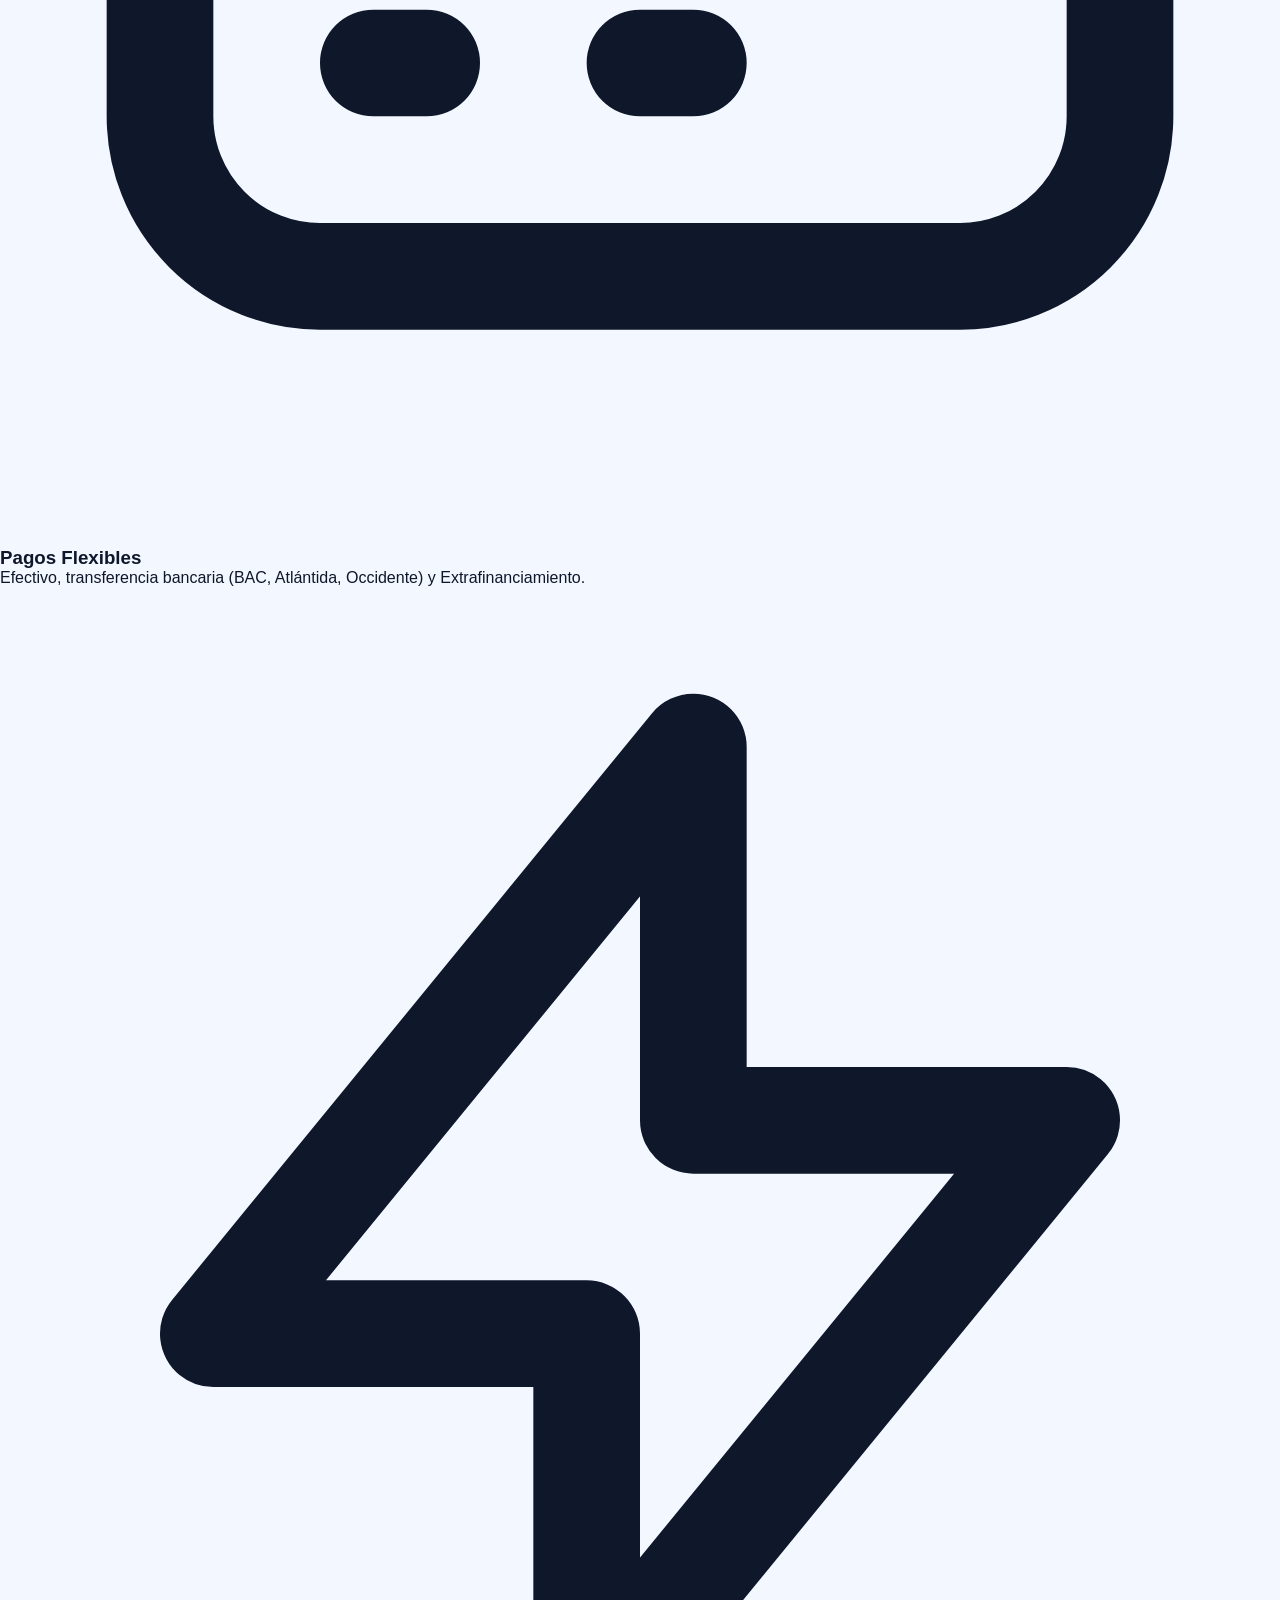
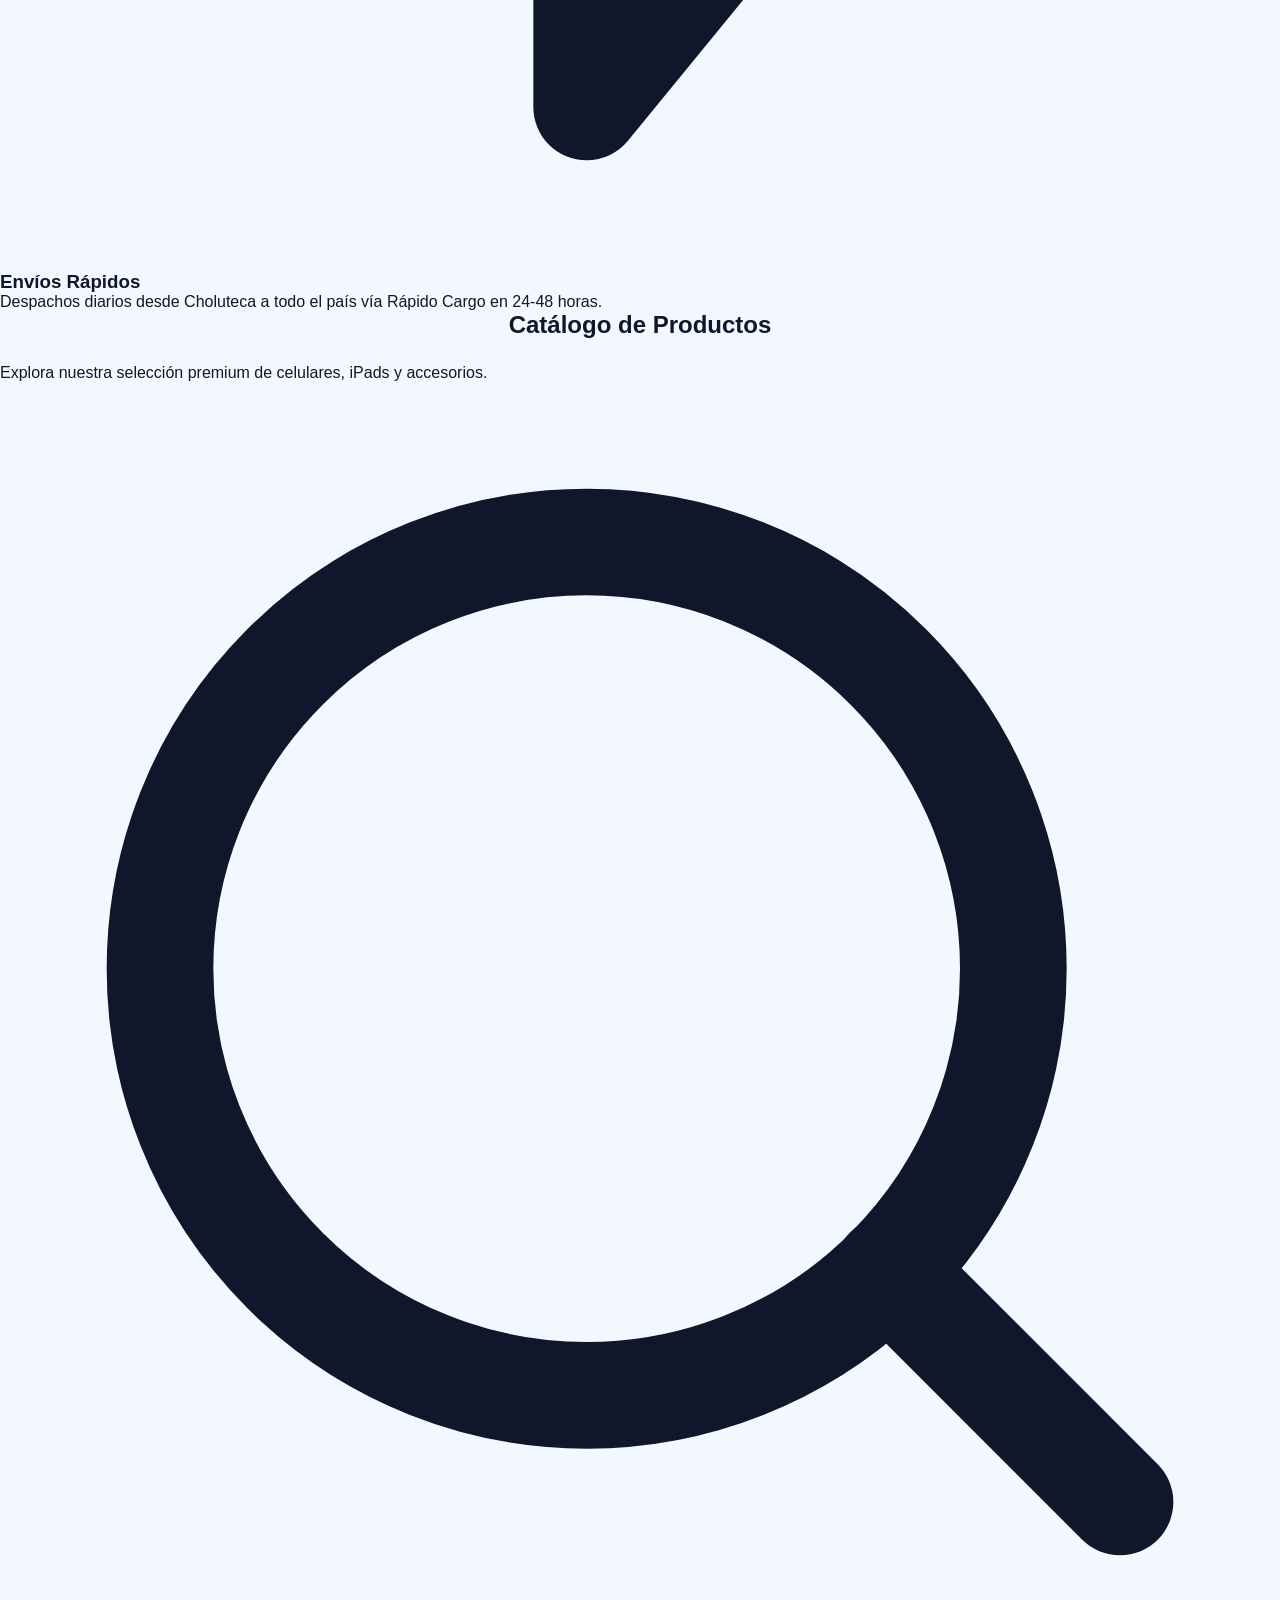
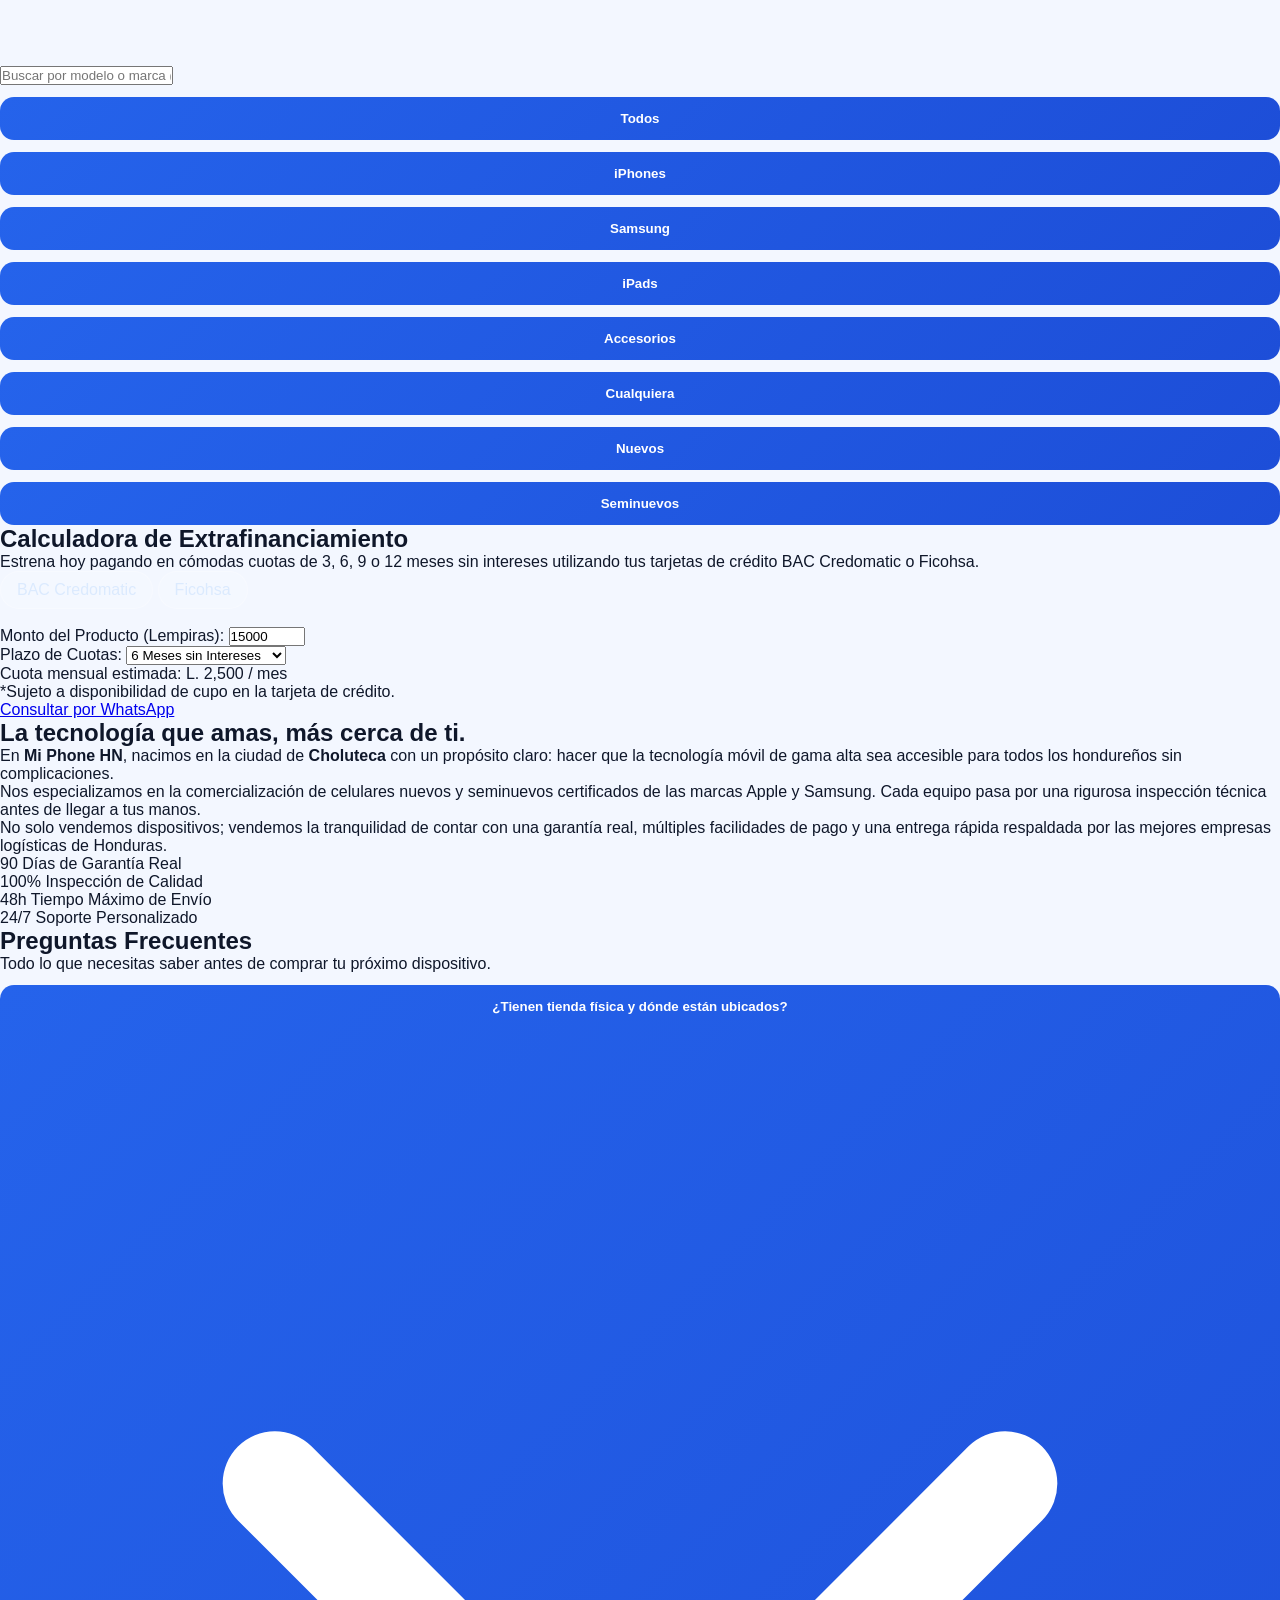
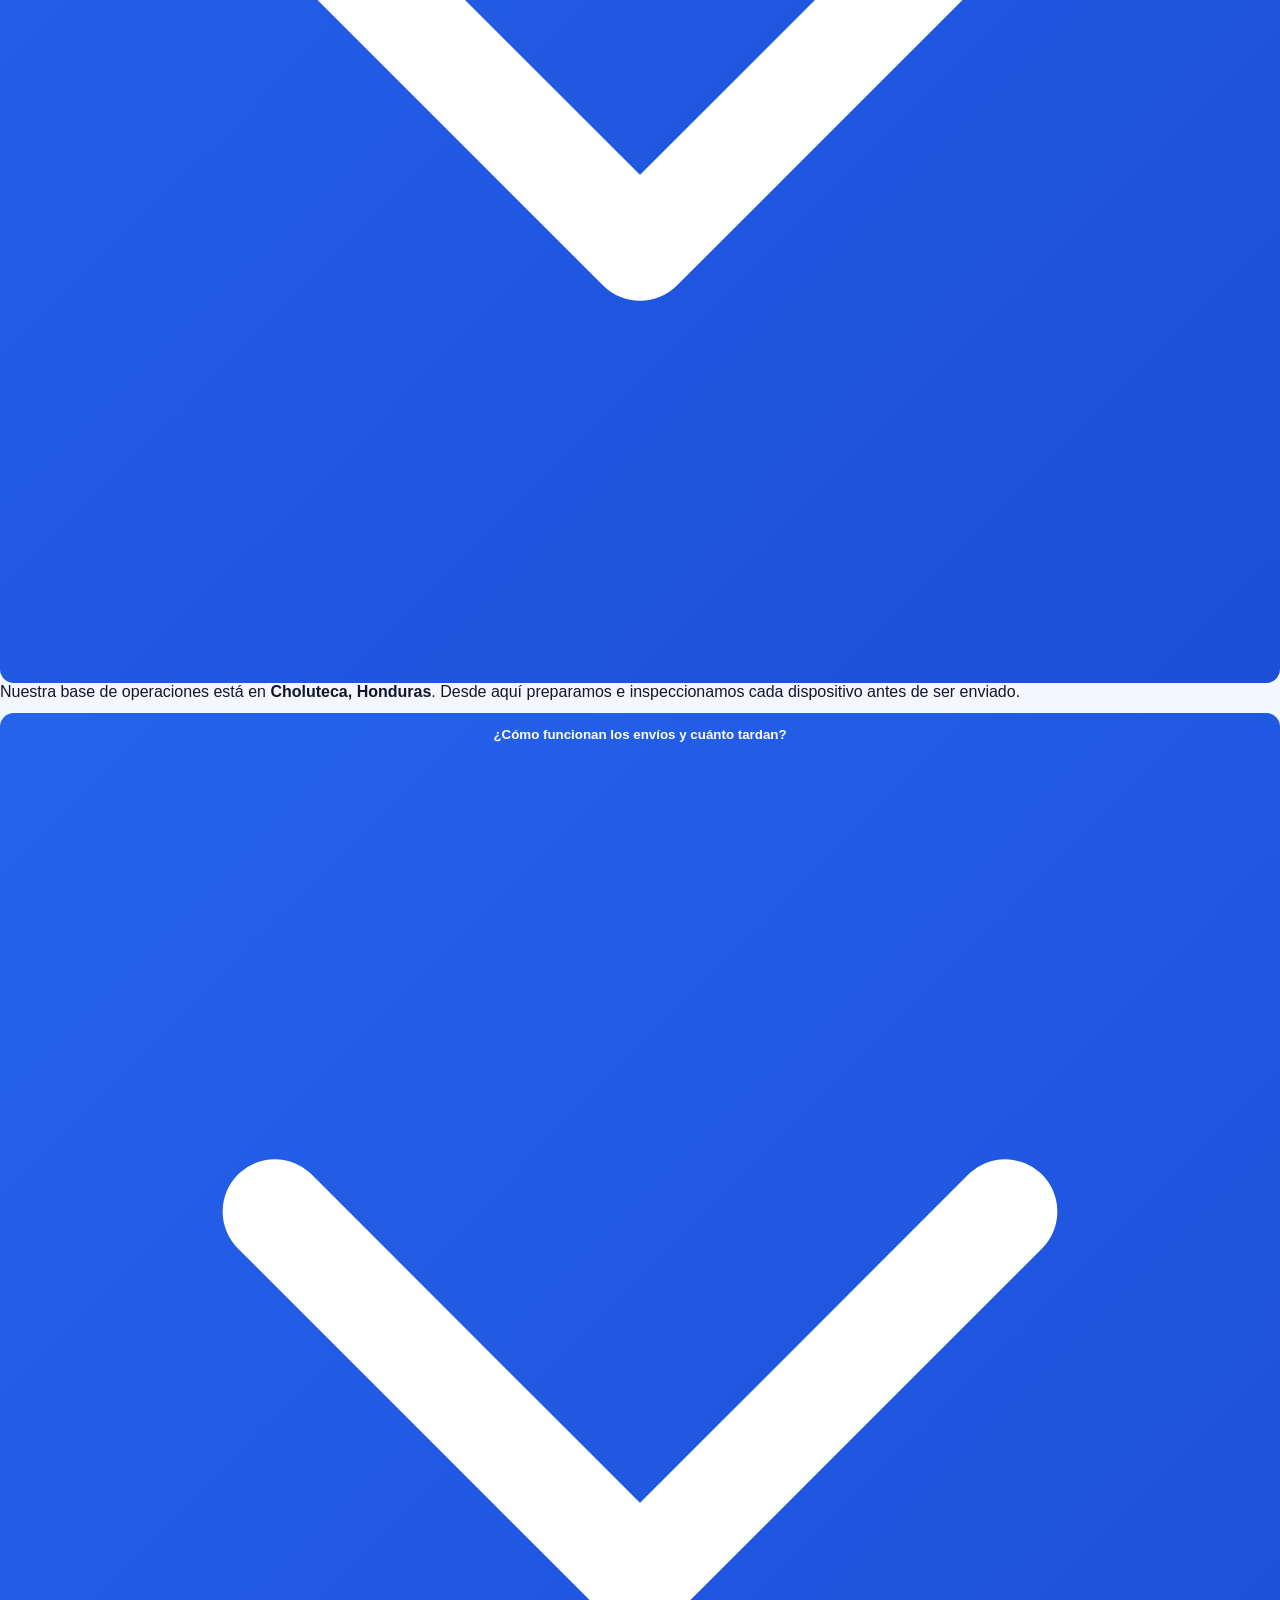
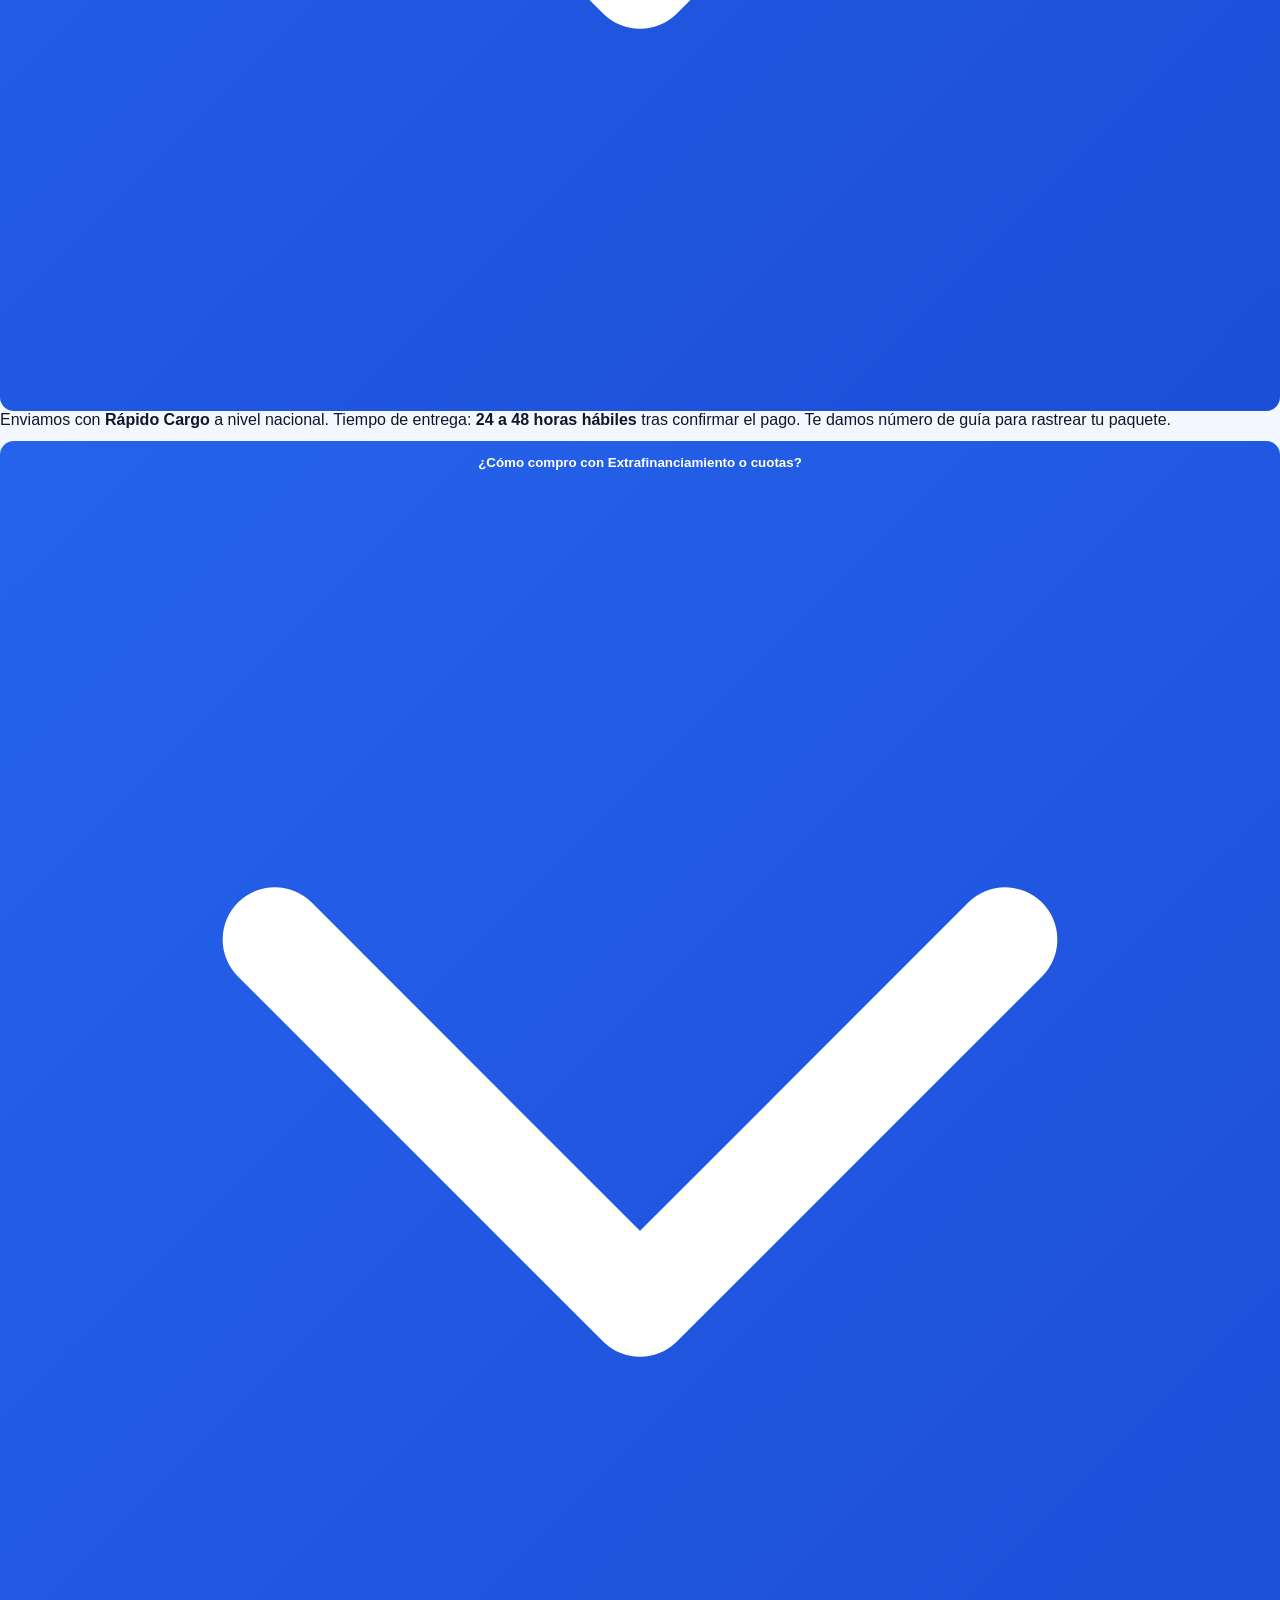
==== commit 2600218c: "Update index.html" ====
--- a/index.html
+++ b/index.html
@@ -1,111 +1,440 @@
 <!DOCTYPE html>
 <html lang="es">
 <head>
-  <meta charset="UTF-8" />
-  <meta name="viewport" content="width=device-width, initial-scale=1.0" />
-  <title>MyFon | Celulares en Choluteca</title>
-  <link rel="stylesheet" href="styles.css" />
+    <meta charset="UTF-8">
+    <meta name="viewport" content="width=device-width, initial-scale=1.0">
+    <title>Mi Phone HN | Celulares Nuevos y Seminuevos en Honduras</title>
+    <meta name="description" content="Compra celulares nuevos y seminuevos certificados en Honduras. iPhones, Samsung, iPads y accesorios con garantía, envíos rápidos y pagos flexibles desde Choluteca.">
+    <link rel="preconnect" href="https://fonts.googleapis.com">
+    <link rel="preconnect" href="https://fonts.gstatic.com" crossorigin>
+    <link href="https://fonts.googleapis.com/css2?family=Inter:wght@300;400;500;600;700&family=Outfit:wght@400;500;600;700&display=swap" rel="stylesheet">
+    <link rel="stylesheet" href="styles.css">
 </head>
 <body>
 
-  <header class="hero">
-    <nav class="navbar">
-      <div class="logo">My<span>Fon</span></div>
-      <a href="#catalogo" class="nav-btn">Ver catálogo</a>
-    </nav>
-
-    <section class="hero-content">
-      <div>
-        <span class="badge">Choluteca, Honduras</span>
-        <h1>Celulares nuevos, usados y exportados</h1>
-        <p>
-          Encuentra iPhone, Samsung, accesorios y dispositivos seleccionados.
-          Compra fácil, rápido y directo por WhatsApp.
-        </p>
-        <a href="#catalogo" class="hero-btn">Explorar productos</a>
-      </div>
-
-      <div class="phone-showcase">
-        <div class="phone-card phone-1"></div>
-        <div class="phone-card phone-2"></div>
-        <div class="glow"></div>
-      </div>
-    </section>
-  </header>
-
-  <section class="features">
-    <div>
-      <h3>📱 Equipos seleccionados</h3>
-      <p>Nuevos, usados y exportados.</p>
+    <!-- Announcement Bar -->
+    <div class="announcement-bar" id="announcement-bar">
+        <span class="announcement-text">Envíos seguros a nivel nacional vía Rápido Cargo desde Choluteca</span>
     </div>
-    <div>
-      <h3>🚚 Envíos disponibles</h3>
-      <p>Coordinación desde Choluteca.</p>
+
+    <!-- Header -->
+    <header class="site-header">
+        <div class="header-container">
+            <a href="#" class="logo">Mi Phone <span>HN</span></a>
+
+            <nav class="nav-menu" id="nav-menu">
+                <a href="#hero" class="nav-link">Inicio</a>
+                <a href="#catalog-section" class="nav-link">Tienda</a>
+                <a href="#about-section" class="nav-link">Nosotros</a>
+                <a href="#faq-section" class="nav-link">Soporte</a>
+            </nav>
+
+            <div class="header-actions">
+                <!-- Theme Toggle -->
+                <button id="theme-toggle" class="icon-btn" aria-label="Cambiar tema">
+                    <span class="sun-icon">
+                        <svg xmlns="http://www.w3.org/2000/svg" fill="none" viewBox="0 0 24 24" stroke="currentColor">
+                            <circle cx="12" cy="12" r="5" stroke-width="2"/>
+                            <path stroke-linecap="round" stroke-width="2" d="M12 1v2m0 18v2M4.22 4.22l1.42 1.42m12.72 12.72l1.42 1.42M1 12h2m18 0h2M4.22 19.78l1.42-1.42M18.36 5.64l1.42-1.42"/>
+                        </svg>
+                    </span>
+                    <span class="moon-icon">
+                        <svg xmlns="http://www.w3.org/2000/svg" fill="none" viewBox="0 0 24 24" stroke="currentColor">
+                            <path stroke-linecap="round" stroke-linejoin="round" stroke-width="2" d="M21 12.79A9 9 0 1111.21 3a7 7 0 009.79 9.79z"/>
+                        </svg>
+                    </span>
+                </button>
+
+                <!-- Cart Button -->
+                <button id="cart-toggle" class="icon-btn cart-btn" aria-label="Ver carrito">
+                    <svg xmlns="http://www.w3.org/2000/svg" fill="none" viewBox="0 0 24 24" stroke="currentColor">
+                        <path stroke-linecap="round" stroke-linejoin="round" stroke-width="2" d="M16 11V7a4 4 0 00-8 0v4M5 9h14l1 12H4L5 9z"/>
+                    </svg>
+                    <span class="cart-badge" id="cart-badge">0</span>
+                </button>
+
+                <!-- Mobile Menu Toggle -->
+                <button id="mobile-menu-toggle" class="icon-btn mobile-menu-btn" aria-label="Menú principal">
+                    <svg xmlns="http://www.w3.org/2000/svg" fill="none" viewBox="0 0 24 24" stroke="currentColor">
+                        <path stroke-linecap="round" stroke-linejoin="round" stroke-width="2" d="M4 6h16M4 12h16M4 18h16"/>
+                    </svg>
+                </button>
+            </div>
+        </div>
+    </header>
+
+    <!-- Hero Section -->
+    <section id="hero" class="hero-section">
+        <div class="hero-container">
+            <div class="hero-content">
+                <span class="hero-tag">Tecnología Premium Garantizada</span>
+                <h1 class="hero-title">El celular que quieres, con las facilidades que necesitas.</h1>
+                <p class="hero-subtitle">iPhones y Samsung nuevos y seminuevos certificados. Compra hoy de forma segura desde Choluteca con envíos rápidos a toda Honduras.</p>
+                <div class="hero-actions">
+                    <a href="#catalog-section" class="btn btn-primary">Comprar Ahora</a>
+                    <a href="https://wa.me/50488238432?text=Hola%20Mi%20Phone%20HN,%20me%20gustar%C3%ADa%20solicitar%20informaci%C3%B3n%20sobre%20el%20extrafinanciamiento." target="_blank" rel="noopener noreferrer" class="btn btn-secondary">
+                        Calcular Cuotas por WhatsApp
+                    </a>
+                </div>
+            </div>
+            <div class="hero-visual">
+                <div class="phone-mockup-wrapper">
+                    <div class="phone-mockup phone-1">
+                        <div class="phone-screen">
+                            <div class="phone-content-art">
+                                <div class="art-glow"></div>
+                                <span class="art-label">Mi Phone HN</span>
+                            </div>
+                        </div>
+                    </div>
+                    <div class="phone-mockup phone-2">
+                        <div class="phone-screen">
+                            <div class="phone-content-art-2">
+                                <div class="art-glow-2"></div>
+                                <span class="art-label-2">Mi Phone HN</span>
+                            </div>
+                        </div>
+                    </div>
+                </div>
+            </div>
+        </div>
+    </section>
+
+    <!-- Trust Badges Section -->
+    <section class="trust-section">
+        <div class="section-container">
+            <div class="trust-grid">
+                <div class="trust-card">
+                    <div class="trust-icon">
+                        <svg xmlns="http://www.w3.org/2000/svg" fill="none" viewBox="0 0 24 24" stroke="currentColor">
+                            <path stroke-linecap="round" stroke-linejoin="round" stroke-width="2" d="M9 12l2 2 4-4m5.618-4.016A11.955 11.955 0 0112 2.944a11.955 11.955 0 01-8.618 3.04A12.02 12.02 0 003 9c0 5.591 3.824 10.29 9 11.622 5.176-1.332 9-6.03 9-11.622 0-1.042-.133-2.052-.382-3.016z"/>
+                        </svg>
+                    </div>
+                    <h3>Garantía Certificada</h3>
+                    <p>Todos nuestros equipos cuentan con 90 días de garantía escrita por fallas de fábrica.</p>
+                </div>
+                <div class="trust-card">
+                    <div class="trust-icon">
+                        <svg xmlns="http://www.w3.org/2000/svg" fill="none" viewBox="0 0 24 24" stroke="currentColor">
+                            <path stroke-linecap="round" stroke-linejoin="round" stroke-width="2" d="M3 10h18M7 15h1m4 0h1m-7 4h12a3 3 0 003-3V8a3 3 0 00-3-3H6a3 3 0 00-3 3v8a3 3 0 003 3z"/>
+                        </svg>
+                    </div>
+                    <h3>Pagos Flexibles</h3>
+                    <p>Efectivo, transferencia bancaria (BAC, Atlántida, Occidente) y Extrafinanciamiento.</p>
+                </div>
+                <div class="trust-card">
+                    <div class="trust-icon">
+                        <svg xmlns="http://www.w3.org/2000/svg" fill="none" viewBox="0 0 24 24" stroke="currentColor">
+                            <path stroke-linecap="round" stroke-linejoin="round" stroke-width="2" d="M13 10V3L4 14h7v7l9-11h-7z"/>
+                        </svg>
+                    </div>
+                    <h3>Envíos Rápidos</h3>
+                    <p>Despachos diarios desde Choluteca a todo el país vía Rápido Cargo en 24-48 horas.</p>
+                </div>
+            </div>
+        </div>
+    </section>
+
+    <!-- Catalog Section -->
+    <section id="catalog-section" class="catalog-section">
+        <div class="section-container">
+            <div class="section-header">
+                <h2 class="section-title">Catálogo de Productos</h2>
+                <p class="section-subtitle">Explora nuestra selección premium de celulares, iPads y accesorios.</p>
+            </div>
+
+            <!-- Search & Filters -->
+            <div class="catalog-controls">
+                <div class="search-box">
+                    <svg class="search-icon" xmlns="http://www.w3.org/2000/svg" fill="none" viewBox="0 0 24 24" stroke="currentColor">
+                        <circle cx="11" cy="11" r="8" stroke-width="2"/>
+                        <path stroke-linecap="round" stroke-width="2" d="M21 21l-4.35-4.35"/>
+                    </svg>
+                    <input type="text" id="search-input" placeholder="Buscar por modelo o marca (ej. iPhone 13)...">
+                </div>
+
+                <div class="filter-groups">
+                    <div class="filter-group">
+                        <button class="filter-tab active" data-category="all">Todos</button>
+                        <button class="filter-tab" data-category="iphones">iPhones</button>
+                        <button class="filter-tab" data-category="samsung">Samsung</button>
+                        <button class="filter-tab" data-category="ipads">iPads</button>
+                        <button class="filter-tab" data-category="accessories">Accesorios</button>
+                    </div>
+                    <div class="filter-group">
+                        <button class="filter-tag active" data-condition="all">Cualquiera</button>
+                        <button class="filter-tag" data-condition="nuevo">Nuevos</button>
+                        <button class="filter-tag" data-condition="seminuevo">Seminuevos</button>
+                    </div>
+                </div>
+            </div>
+
+            <!-- Products Grid -->
+            <div class="products-grid" id="products-grid"></div>
+
+            <!-- No Results -->
+            <div class="no-results" id="no-results" style="display: none;">
+                <svg xmlns="http://www.w3.org/2000/svg" fill="none" viewBox="0 0 24 24" stroke="currentColor">
+                    <path stroke-linecap="round" stroke-linejoin="round" stroke-width="2" d="M9.172 16.172a4 4 0 015.656 0M9 10h.01M15 10h.01M21 12a9 9 0 11-18 0 9 9 0 0118 0z"/>
+                </svg>
+                <h3>No encontramos productos</h3>
+                <p>Intenta cambiar los filtros o los términos de búsqueda.</p>
+            </div>
+        </div>
+    </section>
+
+    <!-- Financing Calculator Section -->
+    <section class="financing-section">
+        <div class="section-container">
+            <div class="financing-card">
+                <div class="financing-info">
+                    <h2>Calculadora de Extrafinanciamiento</h2>
+                    <p>Estrena hoy pagando en cómodas cuotas de 3, 6, 9 o 12 meses sin intereses utilizando tus tarjetas de crédito BAC Credomatic o Ficohsa.</p>
+                    <div class="bank-badges">
+                        <span class="badge bank-bac">BAC Credomatic</span>
+                        <span class="badge bank-ficohsa">Ficohsa</span>
+                    </div>
+                </div>
+                <div class="financing-calculator">
+                    <div class="form-group">
+                        <label for="calc-amount">Monto del Producto (Lempiras):</label>
+                        <input type="number" id="calc-amount" value="15000" min="1000" max="100000" step="500">
+                    </div>
+                    <div class="form-group">
+                        <label for="calc-months">Plazo de Cuotas:</label>
+                        <select id="calc-months">
+                            <option value="3">3 Meses sin Intereses</option>
+                            <option value="6" selected>6 Meses sin Intereses</option>
+                            <option value="9">9 Meses sin Intereses</option>
+                            <option value="12">12 Meses sin Intereses</option>
+                        </select>
+                    </div>
+                    <div class="calc-result">
+                        <span class="calc-label">Cuota mensual estimada:</span>
+                        <span class="calc-value" id="calc-value">L. 2,500 / mes</span>
+                    </div>
+                    <p class="calc-note">*Sujeto a disponibilidad de cupo en la tarjeta de crédito.</p>
+                    <a id="calc-whatsapp-btn" href="#" target="_blank" rel="noopener noreferrer" class="btn btn-primary btn-block">Consultar por WhatsApp</a>
+                </div>
+            </div>
+        </div>
+    </section>
+
+    <!-- About Section -->
+    <section id="about-section" class="about-section">
+        <div class="section-container">
+            <div class="about-grid">
+                <div class="about-text">
+                    <h2>La tecnología que amas, más cerca de ti.</h2>
+                    <p>En <strong>Mi Phone HN</strong>, nacimos en la ciudad de <strong>Choluteca</strong> con un propósito claro: hacer que la tecnología móvil de gama alta sea accesible para todos los hondureños sin complicaciones.</p>
+                    <p>Nos especializamos en la comercialización de celulares nuevos y seminuevos certificados de las marcas Apple y Samsung. Cada equipo pasa por una rigurosa inspección técnica antes de llegar a tus manos.</p>
+                    <p>No solo vendemos dispositivos; vendemos la tranquilidad de contar con una garantía real, múltiples facilidades de pago y una entrega rápida respaldada por las mejores empresas logísticas de Honduras.</p>
+                </div>
+                <div class="about-stats">
+                    <div class="stat-card">
+                        <span class="stat-num">90</span>
+                        <span class="stat-lbl">Días de Garantía Real</span>
+                    </div>
+                    <div class="stat-card">
+                        <span class="stat-num">100%</span>
+                        <span class="stat-lbl">Inspección de Calidad</span>
+                    </div>
+                    <div class="stat-card">
+                        <span class="stat-num">48h</span>
+                        <span class="stat-lbl">Tiempo Máximo de Envío</span>
+                    </div>
+                    <div class="stat-card">
+                        <span class="stat-num">24/7</span>
+                        <span class="stat-lbl">Soporte Personalizado</span>
+                    </div>
+                </div>
+            </div>
+        </div>
+    </section>
+
+    <!-- FAQ Section -->
+    <section id="faq-section" class="faq-section">
+        <div class="section-container">
+            <div class="faq-header">
+                <h2>Preguntas Frecuentes</h2>
+                <p>Todo lo que necesitas saber antes de comprar tu próximo dispositivo.</p>
+            </div>
+            <div class="faq-accordion">
+                <div class="faq-item">
+                    <button class="faq-question">
+                        <span>¿Tienen tienda física y dónde están ubicados?</span>
+                        <svg xmlns="http://www.w3.org/2000/svg" fill="none" viewBox="0 0 24 24" stroke="currentColor" class="faq-arrow">
+                            <path stroke-linecap="round" stroke-linejoin="round" stroke-width="2" d="M19 9l-7 7-7-7"/>
+                        </svg>
+                    </button>
+                    <div class="faq-answer">
+                        <p>Nuestra base de operaciones está en <strong>Choluteca, Honduras</strong>. Desde aquí preparamos e inspeccionamos cada dispositivo antes de ser enviado.</p>
+                    </div>
+                </div>
+                <div class="faq-item">
+                    <button class="faq-question">
+                        <span>¿Cómo funcionan los envíos y cuánto tardan?</span>
+                        <svg xmlns="http://www.w3.org/2000/svg" fill="none" viewBox="0 0 24 24" stroke="currentColor" class="faq-arrow">
+                            <path stroke-linecap="round" stroke-linejoin="round" stroke-width="2" d="M19 9l-7 7-7-7"/>
+                        </svg>
+                    </button>
+                    <div class="faq-answer">
+                        <p>Enviamos con <strong>Rápido Cargo</strong> a nivel nacional. Tiempo de entrega: <strong>24 a 48 horas hábiles</strong> tras confirmar el pago. Te damos número de guía para rastrear tu paquete.</p>
+                    </div>
+                </div>
+                <div class="faq-item">
+                    <button class="faq-question">
+                        <span>¿Cómo compro con Extrafinanciamiento o cuotas?</span>
+                        <svg xmlns="http://www.w3.org/2000/svg" fill="none" viewBox="0 0 24 24" stroke="currentColor" class="faq-arrow">
+                            <path stroke-linecap="round" stroke-linejoin="round" stroke-width="2" d="M19 9l-7 7-7-7"/>
+                        </svg>
+                    </button>
+                    <div class="faq-answer">
+                        <p>Para compras con Extrafinanciamiento de <strong>BAC Credomatic</strong> o <strong>Ficohsa</strong>:</p>
+                        <ol>
+                            <li>Selecciona el producto y agrégalo al carrito.</li>
+                            <li>Escríbenos por WhatsApp con tu pedido.</li>
+                            <li>Nuestro asesor procesará el pago en 3, 6, 9 o 12 cuotas.</li>
+                        </ol>
+                    </div>
+                </div>
+                <div class="faq-item">
+                    <button class="faq-question">
+                        <span>¿Cuáles son las cuentas de transferencia disponibles?</span>
+                        <svg xmlns="http://www.w3.org/2000/svg" fill="none" viewBox="0 0 24 24" stroke="currentColor" class="faq-arrow">
+                            <path stroke-linecap="round" stroke-linejoin="round" stroke-width="2" d="M19 9l-7 7-7-7"/>
+                        </svg>
+                    </button>
+                    <div class="faq-answer">
+                        <p>Aceptamos transferencias a: <strong>BAC Honduras</strong>, <strong>Banco Atlántida</strong>, <strong>Banco de Occidente</strong>, <strong>Banpaís</strong> y <strong>Davivienda</strong>. Envía el comprobante por WhatsApp para procesar tu pedido.</p>
+                    </div>
+                </div>
+                <div class="faq-item">
+                    <button class="faq-question">
+                        <span>¿Qué cubre y qué no cubre la garantía?</span>
+                        <svg xmlns="http://www.w3.org/2000/svg" fill="none" viewBox="0 0 24 24" stroke="currentColor" class="faq-arrow">
+                            <path stroke-linecap="round" stroke-linejoin="round" stroke-width="2" d="M19 9l-7 7-7-7"/>
+                        </svg>
+                    </button>
+                    <div class="faq-answer">
+                        <p><strong>Cubre:</strong> Fallas mecánicas e internas de fábrica (pantalla táctil, micrófono, cámaras, señal, carga, botones).</p>
+                        <p><strong>No cubre:</strong> Daños físicos por caídas, contacto con líquidos o manipulación de software no autorizada.</p>
+                    </div>
+                </div>
+            </div>
+        </div>
+    </section>
+
+    <!-- Cart Drawer -->
+    <div id="cart-drawer" class="cart-drawer">
+        <div class="cart-drawer-overlay" id="cart-drawer-overlay"></div>
+        <div class="cart-drawer-content">
+            <div class="cart-drawer-header">
+                <h2>Tu Carrito</h2>
+                <button id="cart-close" class="icon-btn" aria-label="Cerrar carrito">
+                    <svg xmlns="http://www.w3.org/2000/svg" fill="none" viewBox="0 0 24 24" stroke="currentColor">
+                        <path stroke-linecap="round" stroke-linejoin="round" stroke-width="2" d="M6 18L18 6M6 6l12 12"/>
+                    </svg>
+                </button>
+            </div>
+            <div class="cart-items-container" id="cart-items-container"></div>
+            <div class="cart-drawer-footer">
+                <div class="cart-summary-row">
+                    <span>Subtotal:</span>
+                    <span id="cart-subtotal">L. 0</span>
+                </div>
+                <div class="cart-summary-row shipping-row">
+                    <span>Envío (Rápido Cargo):</span>
+                    <span>Coordinado por WhatsApp</span>
+                </div>
+                <!-- Datos del cliente -->
+                <div id="cart-checkout-form" class="cart-checkout-form" style="display:none;">
+                    <h3 class="checkout-form-title">Datos para la Entrega</h3>
+                    <div class="form-group">
+                        <label for="client-name">Nombre Completo:</label>
+                        <input type="text" id="client-name" placeholder="Ej. Juan Pérez" required>
+                    </div>
+                    <div class="form-group">
+                        <label for="client-dni">DNI / Identidad:</label>
+                        <input type="text" id="client-dni" placeholder="Ej. 0601-1990-12345" required>
+                    </div>
+                    <div class="form-group">
+                        <label for="client-location">Localidad / Ciudad de Envío:</label>
+                        <input type="text" id="client-location" placeholder="Ej. Tegucigalpa, Col. Kennedy" required>
+                    </div>
+                </div>
+                <button id="checkout-whatsapp-btn" class="btn btn-primary btn-block checkout-btn">
+                    Pedir por WhatsApp
+                </button>
+            </div>
+        </div>
     </div>
-    <div>
-      <h3>💬 Compra por WhatsApp</h3>
-      <p>Pedido directo al vendedor.</p>
+
+    <!-- Product Detail Modal -->
+    <div id="product-modal" class="product-modal">
+        <div class="product-modal-overlay" id="product-modal-overlay"></div>
+        <div class="product-modal-content">
+            <button id="product-modal-close" class="product-modal-close-btn icon-btn" aria-label="Cerrar">
+                <svg xmlns="http://www.w3.org/2000/svg" fill="none" viewBox="0 0 24 24" stroke="currentColor">
+                    <path stroke-linecap="round" stroke-linejoin="round" stroke-width="2" d="M6 18L18 6M6 6l12 12"/>
+                </svg>
+            </button>
+            <div class="product-modal-body" id="product-modal-body"></div>
+        </div>
     </div>
-  </section>
-
-  <main id="catalogo">
-    <section class="section-title">
-      <h2>Catálogo disponible</h2>
-      <p>Busca, filtra y agrega productos a tu carrito.</p>
-    </section>
-
-    <section class="filtros">
-      <input type="text" id="buscador" placeholder="Buscar iPhone, Samsung, AirPods..." />
-      <select id="filtroMarca">
-        <option value="todos">Todas las marcas</option>
-      </select>
-    </section>
-
-    <section class="layout">
-      <section id="productos" class="productos"></section>
-
-      <aside class="carrito">
-        <h2>🛒 Carrito</h2>
-        <div id="listaCarrito"></div>
-
-        <div class="total-box">
-          Total: L. <span id="total">0</span>
-        </div>
-
-        <h2>Datos del cliente</h2>
-
-        <input type="text" id="nombre" placeholder="Nombre del cliente" />
-        <input type="tel" id="telefono" placeholder="Teléfono" />
-        <input type="text" id="ciudad" placeholder="Ciudad o departamento" />
-
-        <select id="metodoPago">
-          <option value="">Método de pago</option>
-          <option value="Efectivo">Efectivo</option>
-          <option value="Transferencia BAC">Transferencia BAC</option>
-          <option value="Transferencia Atlántida">Transferencia Atlántida</option>
-          <option value="Transferencia Occidente">Transferencia Occidente</option>
-          <option value="Transferencia Banpaís">Transferencia Banpaís</option>
-          <option value="Transferencia Davivienda">Transferencia Davivienda</option>
-        </select>
-
-        <select id="envio">
-          <option value="">Tipo de entrega</option>
-          <option value="Retiro en Choluteca">Retiro en Choluteca</option>
-          <option value="Envío por Rápido Cargo">Envío por Rápido Cargo</option>
-        </select>
-
-        <textarea id="observaciones" placeholder="Observaciones del pedido"></textarea>
-
-        <button id="finalizarCompra">Enviar pedido por WhatsApp</button>
-      </aside>
-    </section>
-  </main>
-
-  <footer>
-    <h3>MyFon</h3>
-    <p>Catálogo digital de celulares en Choluteca, Honduras.</p>
-  </footer>
-
-  <script src="app.js"></script>
+
+    <!-- Footer -->
+    <footer class="site-footer">
+        <div class="section-container">
+            <div class="footer-grid">
+                <div class="footer-col brand-col">
+                    <a href="#" class="footer-logo">Mi Phone <span>HN</span></a>
+                    <p class="footer-desc">El distribuidor de confianza para celulares premium nuevos y seminuevos garantizados en la zona sur y a nivel nacional.</p>
+                </div>
+                <div class="footer-col">
+                    <h3>Navegación</h3>
+                    <ul>
+                        <li><a href="#hero">Inicio</a></li>
+                        <li><a href="#catalog-section">Tienda</a></li>
+                        <li><a href="#about-section">Nosotros</a></li>
+                        <li><a href="#faq-section">Preguntas Frecuentes</a></li>
+                    </ul>
+                </div>
+                <div class="footer-col">
+                    <h3>Contacto y Logística</h3>
+                    <div class="footer-contact-item">
+                        <svg xmlns="http://www.w3.org/2000/svg" fill="none" viewBox="0 0 24 24" stroke="currentColor">
+                            <path stroke-linecap="round" stroke-linejoin="round" stroke-width="2" d="M17.657 16.657L13.414 20.9a1.998 1.998 0 01-2.827 0l-4.244-4.243a8 8 0 1111.314 0z"/>
+                            <path stroke-linecap="round" stroke-linejoin="round" stroke-width="2" d="M15 11a3 3 0 11-6 0 3 3 0 016 0z"/>
+                        </svg>
+                        <span>Choluteca, Honduras</span>
+                    </div>
+                    <div class="footer-contact-item">
+                        <svg xmlns="http://www.w3.org/2000/svg" fill="none" viewBox="0 0 24 24" stroke="currentColor">
+                            <path stroke-linecap="round" stroke-linejoin="round" stroke-width="2" d="M3 5a2 2 0 012-2h3.28a1 1 0 01.948.684l1.498 4.493a1 1 0 01-.502 1.21l-2.257 1.13a11.042 11.042 0 005.516 5.516l1.13-2.257a1 1 0 011.21-.502l4.493 1.498a1 1 0 01.684.949V19a2 2 0 01-2 2h-1C9.716 21 3 14.284 3 6V5z"/>
+                        </svg>
+                        <span>+504 8823-8432</span>
+                    </div>
+                    <div class="footer-contact-item">
+                        <svg xmlns="http://www.w3.org/2000/svg" fill="none" viewBox="0 0 24 24" stroke="currentColor">
+                            <path stroke-linecap="round" stroke-linejoin="round" stroke-width="2" d="M13 10V3L4 14h7v7l9-11h-7z"/>
+                        </svg>
+                        <span>Envíos vía Rápido Cargo</span>
+                    </div>
+                </div>
+            </div>
+            <div class="footer-bottom">
+                <p>&copy; 2026 Mi Phone HN. Todos los derechos reservados.</p>
+                <div class="payment-methods-logos">
+                    <span class="pay-logo-badge">BAC Credomatic</span>
+                    <span class="pay-logo-badge">Ficohsa</span>
+                    <span class="pay-logo-badge">Transferencias</span>
+                    <span class="pay-logo-badge">Efectivo</span>
+                </div>
+            </div>
+        </div>
+    </footer>
+
+    <script src="app.js"></script>
 </body>
 </html>
--- a/styles.css
+++ b/styles.css
@@ -4,39 +4,215 @@
   padding: 0;
 }
 
+html {
+  scroll-behavior: smooth;
+}
+
 body {
   font-family: Arial, sans-serif;
-  background: #f4f7fb;
-  color: #111;
-}
-
-header {
-  background: #0b1f3a;
-  color: white;
+  background: #f3f7ff;
+  color: #0f172a;
+}
+
+.hero {
+  min-height: 90vh;
+  background:
+    radial-gradient(circle at top right, rgba(37, 99, 235, 0.45), transparent 35%),
+    linear-gradient(135deg, #020617, #0f172a 55%, #1e3a8a);
+  color: white;
+  padding: 24px 7%;
+  overflow: hidden;
+}
+
+.navbar {
+  display: flex;
+  justify-content: space-between;
+  align-items: center;
+}
+
+.logo {
+  font-size: 32px;
+  font-weight: 900;
+}
+
+.logo span {
+  color: #60a5fa;
+}
+
+.nav-btn,
+.hero-btn {
+  text-decoration: none;
+  color: white;
+  background: #2563eb;
+  padding: 12px 22px;
+  border-radius: 999px;
+  font-weight: bold;
+  transition: 0.3s;
+}
+
+.nav-btn:hover,
+.hero-btn:hover {
+  background: #1d4ed8;
+  transform: translateY(-3px);
+}
+
+.hero-content {
+  display: grid;
+  grid-template-columns: 1.1fr 0.9fr;
+  align-items: center;
+  gap: 40px;
+  min-height: 75vh;
+}
+
+.badge {
+  display: inline-block;
+  background: rgba(255,255,255,0.12);
+  border: 1px solid rgba(255,255,255,0.25);
+  padding: 9px 16px;
+  border-radius: 999px;
+  margin-bottom: 18px;
+  color: #dbeafe;
+}
+
+.hero h1 {
+  font-size: clamp(42px, 6vw, 76px);
+  line-height: 1;
+  margin-bottom: 22px;
+}
+
+.hero p {
+  font-size: 18px;
+  max-width: 620px;
+  color: #dbeafe;
+  margin-bottom: 28px;
+}
+
+.phone-showcase {
+  position: relative;
+  height: 450px;
+}
+
+.phone-card {
+  position: absolute;
+  width: 190px;
+  height: 360px;
+  border-radius: 36px;
+  background: linear-gradient(160deg, #111827, #2563eb);
+  border: 8px solid #020617;
+  box-shadow: 0 30px 80px rgba(0,0,0,0.45);
+  animation: float 4s ease-in-out infinite;
+}
+
+.phone-card::before {
+  content: "";
+  position: absolute;
+  top: 16px;
+  left: 50%;
+  transform: translateX(-50%);
+  width: 70px;
+  height: 18px;
+  background: #020617;
+  border-radius: 999px;
+}
+
+.phone-card::after {
+  content: "MyFon";
+  position: absolute;
+  bottom: 35px;
+  left: 50%;
+  transform: translateX(-50%);
+  font-size: 26px;
+  font-weight: bold;
+  color: white;
+}
+
+.phone-1 {
+  right: 170px;
+  top: 40px;
+  transform: rotate(-12deg);
+}
+
+.phone-2 {
+  right: 30px;
+  top: 90px;
+  transform: rotate(12deg);
+  animation-delay: 1s;
+  background: linear-gradient(160deg, #1e293b, #60a5fa);
+}
+
+.glow {
+  position: absolute;
+  width: 350px;
+  height: 350px;
+  right: 30px;
+  top: 70px;
+  background: rgba(96, 165, 250, 0.25);
+  filter: blur(60px);
+  border-radius: 50%;
+}
+
+@keyframes float {
+  0%, 100% {
+    margin-top: 0;
+  }
+  50% {
+    margin-top: -20px;
+  }
+}
+
+.features {
+  display: grid;
+  grid-template-columns: repeat(3, 1fr);
+  gap: 18px;
+  padding: 35px 7%;
+  margin-top: -50px;
+  position: relative;
+  z-index: 3;
+}
+
+.features div {
+  background: white;
+  padding: 24px;
+  border-radius: 22px;
+  box-shadow: 0 20px 40px rgba(15, 23, 42, 0.12);
+  transition: 0.3s;
+}
+
+.features div:hover {
+  transform: translateY(-8px);
+}
+
+.features h3 {
+  margin-bottom: 8px;
+}
+
+.features p {
+  color: #64748b;
+}
+
+main {
+  padding: 40px 7%;
+}
+
+.section-title {
   text-align: center;
-  padding: 30px 15px;
-}
-
-header h1 {
-  font-size: 42px;
-}
-
-header p {
-  margin-top: 10px;
-  color: #dbeafe;
-}
-
-main {
-  display: grid;
-  grid-template-columns: 1fr 350px;
-  gap: 20px;
-  padding: 20px;
+  margin-bottom: 25px;
+}
+
+.section-title h2 {
+  font-size: 38px;
+  color: #0f172a;
+}
+
+.section-title p {
+  color: #64748b;
+  margin-top: 8px;
 }
 
 .filtros {
-  grid-column: 1 / -1;
   display: flex;
-  gap: 10px;
+  gap: 14px;
+  margin-bottom: 24px;
 }
 
 .filtros input,
@@ -45,94 +221,228 @@
 .carrito select,
 .carrito textarea {
   width: 100%;
-  padding: 12px;
-  border: 1px solid #ccc;
-  border-radius: 8px;
+  padding: 14px 16px;
+  border: 1px solid #cbd5e1;
+  border-radius: 14px;
+  outline: none;
+  font-size: 15px;
+  transition: 0.25s;
+  background: white;
+}
+
+.filtros input:focus,
+.filtros select:focus,
+.carrito input:focus,
+.carrito select:focus,
+.carrito textarea:focus {
+  border-color: #2563eb;
+  box-shadow: 0 0 0 4px rgba(37, 99, 235, 0.12);
+}
+
+.layout {
+  display: grid;
+  grid-template-columns: 1fr 380px;
+  gap: 24px;
+  align-items: start;
 }
 
 .productos {
   display: grid;
-  grid-template-columns: repeat(auto-fill, minmax(220px, 1fr));
-  gap: 18px;
+  grid-template-columns: repeat(auto-fill, minmax(230px, 1fr));
+  gap: 22px;
 }
 
 .producto {
   background: white;
-  border-radius: 14px;
-  padding: 15px;
-  box-shadow: 0 4px 15px rgba(0,0,0,0.08);
+  border-radius: 24px;
+  padding: 18px;
+  box-shadow: 0 18px 40px rgba(15, 23, 42, 0.09);
+  transition: 0.3s;
+  position: relative;
+  overflow: hidden;
+}
+
+.producto::before {
+  content: "Disponible";
+  position: absolute;
+  top: 16px;
+  right: 16px;
+  background: #dcfce7;
+  color: #166534;
+  padding: 6px 10px;
+  border-radius: 999px;
+  font-size: 12px;
+  font-weight: bold;
+}
+
+.producto:hover {
+  transform: translateY(-10px);
+  box-shadow: 0 25px 55px rgba(15, 23, 42, 0.16);
 }
 
 .producto img {
   width: 100%;
   height: 190px;
   object-fit: contain;
-  margin-bottom: 10px;
+  margin: 20px 0 12px;
+  transition: 0.3s;
+}
+
+.producto:hover img {
+  transform: scale(1.07);
 }
 
 .producto h3 {
+  font-size: 20px;
   margin-bottom: 8px;
 }
 
 .producto p {
-  margin: 5px 0;
+  color: #475569;
+  margin: 6px 0;
   font-size: 14px;
 }
 
 .precio {
-  font-size: 20px;
-  font-weight: bold;
-  color: #0057ff;
+  font-size: 23px !important;
+  color: #2563eb !important;
+  font-weight: 900;
+  margin-top: 12px !important;
 }
 
 button {
   width: 100%;
+  padding: 14px;
+  background: linear-gradient(135deg, #2563eb, #1d4ed8);
+  color: white;
+  border: none;
+  border-radius: 14px;
+  cursor: pointer;
+  margin-top: 12px;
+  font-weight: bold;
+  transition: 0.3s;
+}
+
+button:hover {
+  transform: translateY(-3px);
+  box-shadow: 0 14px 25px rgba(37, 99, 235, 0.3);
+}
+
+.carrito {
+  background: rgba(255,255,255,0.95);
+  padding: 22px;
+  border-radius: 26px;
+  box-shadow: 0 20px 45px rgba(15, 23, 42, 0.13);
+  position: sticky;
+  top: 20px;
+}
+
+.carrito h2 {
+  margin: 14px 0;
+}
+
+.item-carrito {
+  border: 1px solid #e2e8f0;
   padding: 12px;
-  background: #0057ff;
-  color: white;
-  border: none;
-  border-radius: 8px;
-  cursor: pointer;
-  margin-top: 10px;
-  font-weight: bold;
-}
-
-button:hover {
-  background: #003fc2;
-}
-
-.carrito {
-  background: white;
-  padding: 18px;
   border-radius: 14px;
-  box-shadow: 0 4px 15px rgba(0,0,0,0.08);
-  height: fit-content;
-}
-
-.carrito h2 {
-  margin: 15px 0 10px;
-}
-
-.item-carrito {
-  border-bottom: 1px solid #ddd;
-  padding: 10px 0;
+  margin-bottom: 10px;
+  background: #f8fafc;
+}
+
+.item-carrito p {
+  margin: 5px 0;
+  color: #334155;
 }
 
 .item-carrito button {
   background: #dc2626;
 }
 
+.total-box {
+  background: #0f172a;
+  color: white;
+  padding: 16px;
+  border-radius: 18px;
+  font-size: 22px;
+  font-weight: 900;
+  margin: 15px 0;
+  text-align: center;
+}
+
 textarea {
   resize: none;
-  height: 80px;
-}
-
-@media (max-width: 850px) {
-  main {
+  min-height: 90px;
+}
+
+footer {
+  background: #020617;
+  color: white;
+  text-align: center;
+  padding: 35px;
+}
+
+footer p {
+  color: #94a3b8;
+  margin-top: 8px;
+}
+
+@media (max-width: 980px) {
+  .hero-content,
+  .layout {
     grid-template-columns: 1fr;
+  }
+
+  .phone-showcase {
+    height: 330px;
+  }
+
+  .phone-1 {
+    left: 20%;
+    right: auto;
+  }
+
+  .phone-2 {
+    right: 18%;
+  }
+
+  .features {
+    grid-template-columns: 1fr;
+    margin-top: 0;
+  }
+
+  .carrito {
+    position: static;
+  }
+}
+
+@media (max-width: 600px) {
+  .hero {
+    padding: 20px;
+  }
+
+  .navbar {
+    flex-direction: column;
+    gap: 15px;
   }
 
   .filtros {
     flex-direction: column;
   }
-}
+
+  main {
+    padding: 30px 20px;
+  }
+
+  .phone-card {
+    width: 145px;
+    height: 285px;
+  }
+
+  .phone-1 {
+    left: 8%;
+  }
+
+  .phone-2 {
+    right: 8%;
+  }
+}
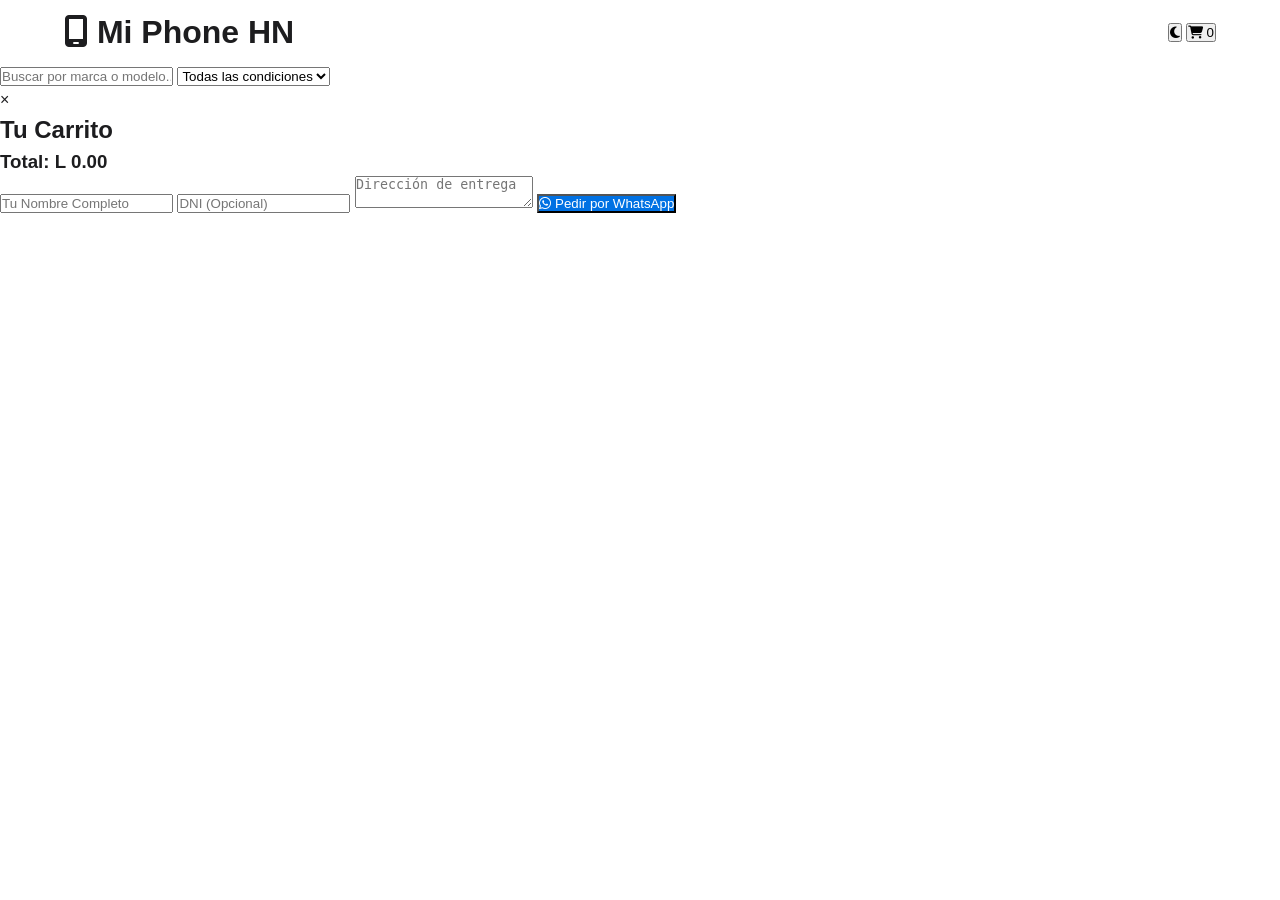
==== commit 43570541: "Refactor index.html for SEO Updated meta tags and title for better SEO and branding. Removed unneces" ====
--- a/index.html
+++ b/index.html
@@ -3,438 +3,60 @@
 <head>
     <meta charset="UTF-8">
     <meta name="viewport" content="width=device-width, initial-scale=1.0">
-    <title>Mi Phone HN | Celulares Nuevos y Seminuevos en Honduras</title>
-    <meta name="description" content="Compra celulares nuevos y seminuevos certificados en Honduras. iPhones, Samsung, iPads y accesorios con garantía, envíos rápidos y pagos flexibles desde Choluteca.">
-    <link rel="preconnect" href="https://fonts.googleapis.com">
-    <link rel="preconnect" href="https://fonts.gstatic.com" crossorigin>
-    <link href="https://fonts.googleapis.com/css2?family=Inter:wght@300;400;500;600;700&family=Outfit:wght@400;500;600;700&display=swap" rel="stylesheet">
+    <meta name="description" content="Mi Phone HN - Los mejores smartphones nuevos y seminuevos.">
+    <meta property="og:title" content="Mi Phone HN | Tienda de Teléfonos">
+    <meta property="og:description" content="Encuentra tu próximo smartphone al mejor precio.">
+    <meta property="og:type" content="website">
+    <title>Mi Phone HN</title>
     <link rel="stylesheet" href="styles.css">
+    <link rel="stylesheet" href="https://cdnjs.cloudflare.com/ajax/libs/font-awesome/6.4.0/css/all.min.css">
 </head>
 <body>
-
-    <!-- Announcement Bar -->
-    <div class="announcement-bar" id="announcement-bar">
-        <span class="announcement-text">Envíos seguros a nivel nacional vía Rápido Cargo desde Choluteca</span>
-    </div>
-
-    <!-- Header -->
-    <header class="site-header">
+    <header>
         <div class="header-container">
-            <a href="#" class="logo">Mi Phone <span>HN</span></a>
-
-            <nav class="nav-menu" id="nav-menu">
-                <a href="#hero" class="nav-link">Inicio</a>
-                <a href="#catalog-section" class="nav-link">Tienda</a>
-                <a href="#about-section" class="nav-link">Nosotros</a>
-                <a href="#faq-section" class="nav-link">Soporte</a>
-            </nav>
-
+            <h1><i class="fa-solid fa-mobile-screen"></i> Mi Phone HN</h1>
             <div class="header-actions">
-                <!-- Theme Toggle -->
-                <button id="theme-toggle" class="icon-btn" aria-label="Cambiar tema">
-                    <span class="sun-icon">
-                        <svg xmlns="http://www.w3.org/2000/svg" fill="none" viewBox="0 0 24 24" stroke="currentColor">
-                            <circle cx="12" cy="12" r="5" stroke-width="2"/>
-                            <path stroke-linecap="round" stroke-width="2" d="M12 1v2m0 18v2M4.22 4.22l1.42 1.42m12.72 12.72l1.42 1.42M1 12h2m18 0h2M4.22 19.78l1.42-1.42M18.36 5.64l1.42-1.42"/>
-                        </svg>
-                    </span>
-                    <span class="moon-icon">
-                        <svg xmlns="http://www.w3.org/2000/svg" fill="none" viewBox="0 0 24 24" stroke="currentColor">
-                            <path stroke-linecap="round" stroke-linejoin="round" stroke-width="2" d="M21 12.79A9 9 0 1111.21 3a7 7 0 009.79 9.79z"/>
-                        </svg>
-                    </span>
-                </button>
-
-                <!-- Cart Button -->
-                <button id="cart-toggle" class="icon-btn cart-btn" aria-label="Ver carrito">
-                    <svg xmlns="http://www.w3.org/2000/svg" fill="none" viewBox="0 0 24 24" stroke="currentColor">
-                        <path stroke-linecap="round" stroke-linejoin="round" stroke-width="2" d="M16 11V7a4 4 0 00-8 0v4M5 9h14l1 12H4L5 9z"/>
-                    </svg>
-                    <span class="cart-badge" id="cart-badge">0</span>
-                </button>
-
-                <!-- Mobile Menu Toggle -->
-                <button id="mobile-menu-toggle" class="icon-btn mobile-menu-btn" aria-label="Menú principal">
-                    <svg xmlns="http://www.w3.org/2000/svg" fill="none" viewBox="0 0 24 24" stroke="currentColor">
-                        <path stroke-linecap="round" stroke-linejoin="round" stroke-width="2" d="M4 6h16M4 12h16M4 18h16"/>
-                    </svg>
+                <button id="theme-toggle" aria-label="Cambiar tema"><i class="fa-solid fa-moon"></i></button>
+                <button id="cart-btn" aria-label="Ver carrito">
+                    <i class="fa-solid fa-cart-shopping"></i> <span id="cart-count">0</span>
                 </button>
             </div>
         </div>
     </header>
 
-    <!-- Hero Section -->
-    <section id="hero" class="hero-section">
-        <div class="hero-container">
-            <div class="hero-content">
-                <span class="hero-tag">Tecnología Premium Garantizada</span>
-                <h1 class="hero-title">El celular que quieres, con las facilidades que necesitas.</h1>
-                <p class="hero-subtitle">iPhones y Samsung nuevos y seminuevos certificados. Compra hoy de forma segura desde Choluteca con envíos rápidos a toda Honduras.</p>
-                <div class="hero-actions">
-                    <a href="#catalog-section" class="btn btn-primary">Comprar Ahora</a>
-                    <a href="https://wa.me/50488238432?text=Hola%20Mi%20Phone%20HN,%20me%20gustar%C3%ADa%20solicitar%20informaci%C3%B3n%20sobre%20el%20extrafinanciamiento." target="_blank" rel="noopener noreferrer" class="btn btn-secondary">
-                        Calcular Cuotas por WhatsApp
-                    </a>
-                </div>
+    <main>
+        <section class="filters">
+            <input type="text" id="search-input" placeholder="Buscar por marca o modelo...">
+            <select id="condition-filter">
+                <option value="all">Todas las condiciones</option>
+                <option value="Nuevo">Nuevos</option>
+                <option value="Seminuevo">Seminuevos</option>
+            </select>
+        </section>
+
+        <section id="product-grid" class="product-grid">
+            <!-- Los productos se inyectarán aquí con JavaScript -->
+        </section>
+    </main>
+
+    <!-- Modal del Carrito -->
+    <div id="cart-modal" class="modal hidden">
+        <div class="modal-content">
+            <span class="close-btn">&times;</span>
+            <h2>Tu Carrito</h2>
+            <div id="cart-items"></div>
+            <div class="cart-total">
+                <h3>Total: <span id="cart-total-price">L 0.00</span></h3>
             </div>
-            <div class="hero-visual">
-                <div class="phone-mockup-wrapper">
-                    <div class="phone-mockup phone-1">
-                        <div class="phone-screen">
-                            <div class="phone-content-art">
-                                <div class="art-glow"></div>
-                                <span class="art-label">Mi Phone HN</span>
-                            </div>
-                        </div>
-                    </div>
-                    <div class="phone-mockup phone-2">
-                        <div class="phone-screen">
-                            <div class="phone-content-art-2">
-                                <div class="art-glow-2"></div>
-                                <span class="art-label-2">Mi Phone HN</span>
-                            </div>
-                        </div>
-                    </div>
-                </div>
-            </div>
-        </div>
-    </section>
-
-    <!-- Trust Badges Section -->
-    <section class="trust-section">
-        <div class="section-container">
-            <div class="trust-grid">
-                <div class="trust-card">
-                    <div class="trust-icon">
-                        <svg xmlns="http://www.w3.org/2000/svg" fill="none" viewBox="0 0 24 24" stroke="currentColor">
-                            <path stroke-linecap="round" stroke-linejoin="round" stroke-width="2" d="M9 12l2 2 4-4m5.618-4.016A11.955 11.955 0 0112 2.944a11.955 11.955 0 01-8.618 3.04A12.02 12.02 0 003 9c0 5.591 3.824 10.29 9 11.622 5.176-1.332 9-6.03 9-11.622 0-1.042-.133-2.052-.382-3.016z"/>
-                        </svg>
-                    </div>
-                    <h3>Garantía Certificada</h3>
-                    <p>Todos nuestros equipos cuentan con 90 días de garantía escrita por fallas de fábrica.</p>
-                </div>
-                <div class="trust-card">
-                    <div class="trust-icon">
-                        <svg xmlns="http://www.w3.org/2000/svg" fill="none" viewBox="0 0 24 24" stroke="currentColor">
-                            <path stroke-linecap="round" stroke-linejoin="round" stroke-width="2" d="M3 10h18M7 15h1m4 0h1m-7 4h12a3 3 0 003-3V8a3 3 0 00-3-3H6a3 3 0 00-3 3v8a3 3 0 003 3z"/>
-                        </svg>
-                    </div>
-                    <h3>Pagos Flexibles</h3>
-                    <p>Efectivo, transferencia bancaria (BAC, Atlántida, Occidente) y Extrafinanciamiento.</p>
-                </div>
-                <div class="trust-card">
-                    <div class="trust-icon">
-                        <svg xmlns="http://www.w3.org/2000/svg" fill="none" viewBox="0 0 24 24" stroke="currentColor">
-                            <path stroke-linecap="round" stroke-linejoin="round" stroke-width="2" d="M13 10V3L4 14h7v7l9-11h-7z"/>
-                        </svg>
-                    </div>
-                    <h3>Envíos Rápidos</h3>
-                    <p>Despachos diarios desde Choluteca a todo el país vía Rápido Cargo en 24-48 horas.</p>
-                </div>
-            </div>
-        </div>
-    </section>
-
-    <!-- Catalog Section -->
-    <section id="catalog-section" class="catalog-section">
-        <div class="section-container">
-            <div class="section-header">
-                <h2 class="section-title">Catálogo de Productos</h2>
-                <p class="section-subtitle">Explora nuestra selección premium de celulares, iPads y accesorios.</p>
-            </div>
-
-            <!-- Search & Filters -->
-            <div class="catalog-controls">
-                <div class="search-box">
-                    <svg class="search-icon" xmlns="http://www.w3.org/2000/svg" fill="none" viewBox="0 0 24 24" stroke="currentColor">
-                        <circle cx="11" cy="11" r="8" stroke-width="2"/>
-                        <path stroke-linecap="round" stroke-width="2" d="M21 21l-4.35-4.35"/>
-                    </svg>
-                    <input type="text" id="search-input" placeholder="Buscar por modelo o marca (ej. iPhone 13)...">
-                </div>
-
-                <div class="filter-groups">
-                    <div class="filter-group">
-                        <button class="filter-tab active" data-category="all">Todos</button>
-                        <button class="filter-tab" data-category="iphones">iPhones</button>
-                        <button class="filter-tab" data-category="samsung">Samsung</button>
-                        <button class="filter-tab" data-category="ipads">iPads</button>
-                        <button class="filter-tab" data-category="accessories">Accesorios</button>
-                    </div>
-                    <div class="filter-group">
-                        <button class="filter-tag active" data-condition="all">Cualquiera</button>
-                        <button class="filter-tag" data-condition="nuevo">Nuevos</button>
-                        <button class="filter-tag" data-condition="seminuevo">Seminuevos</button>
-                    </div>
-                </div>
-            </div>
-
-            <!-- Products Grid -->
-            <div class="products-grid" id="products-grid"></div>
-
-            <!-- No Results -->
-            <div class="no-results" id="no-results" style="display: none;">
-                <svg xmlns="http://www.w3.org/2000/svg" fill="none" viewBox="0 0 24 24" stroke="currentColor">
-                    <path stroke-linecap="round" stroke-linejoin="round" stroke-width="2" d="M9.172 16.172a4 4 0 015.656 0M9 10h.01M15 10h.01M21 12a9 9 0 11-18 0 9 9 0 0118 0z"/>
-                </svg>
-                <h3>No encontramos productos</h3>
-                <p>Intenta cambiar los filtros o los términos de búsqueda.</p>
-            </div>
-        </div>
-    </section>
-
-    <!-- Financing Calculator Section -->
-    <section class="financing-section">
-        <div class="section-container">
-            <div class="financing-card">
-                <div class="financing-info">
-                    <h2>Calculadora de Extrafinanciamiento</h2>
-                    <p>Estrena hoy pagando en cómodas cuotas de 3, 6, 9 o 12 meses sin intereses utilizando tus tarjetas de crédito BAC Credomatic o Ficohsa.</p>
-                    <div class="bank-badges">
-                        <span class="badge bank-bac">BAC Credomatic</span>
-                        <span class="badge bank-ficohsa">Ficohsa</span>
-                    </div>
-                </div>
-                <div class="financing-calculator">
-                    <div class="form-group">
-                        <label for="calc-amount">Monto del Producto (Lempiras):</label>
-                        <input type="number" id="calc-amount" value="15000" min="1000" max="100000" step="500">
-                    </div>
-                    <div class="form-group">
-                        <label for="calc-months">Plazo de Cuotas:</label>
-                        <select id="calc-months">
-                            <option value="3">3 Meses sin Intereses</option>
-                            <option value="6" selected>6 Meses sin Intereses</option>
-                            <option value="9">9 Meses sin Intereses</option>
-                            <option value="12">12 Meses sin Intereses</option>
-                        </select>
-                    </div>
-                    <div class="calc-result">
-                        <span class="calc-label">Cuota mensual estimada:</span>
-                        <span class="calc-value" id="calc-value">L. 2,500 / mes</span>
-                    </div>
-                    <p class="calc-note">*Sujeto a disponibilidad de cupo en la tarjeta de crédito.</p>
-                    <a id="calc-whatsapp-btn" href="#" target="_blank" rel="noopener noreferrer" class="btn btn-primary btn-block">Consultar por WhatsApp</a>
-                </div>
-            </div>
-        </div>
-    </section>
-
-    <!-- About Section -->
-    <section id="about-section" class="about-section">
-        <div class="section-container">
-            <div class="about-grid">
-                <div class="about-text">
-                    <h2>La tecnología que amas, más cerca de ti.</h2>
-                    <p>En <strong>Mi Phone HN</strong>, nacimos en la ciudad de <strong>Choluteca</strong> con un propósito claro: hacer que la tecnología móvil de gama alta sea accesible para todos los hondureños sin complicaciones.</p>
-                    <p>Nos especializamos en la comercialización de celulares nuevos y seminuevos certificados de las marcas Apple y Samsung. Cada equipo pasa por una rigurosa inspección técnica antes de llegar a tus manos.</p>
-                    <p>No solo vendemos dispositivos; vendemos la tranquilidad de contar con una garantía real, múltiples facilidades de pago y una entrega rápida respaldada por las mejores empresas logísticas de Honduras.</p>
-                </div>
-                <div class="about-stats">
-                    <div class="stat-card">
-                        <span class="stat-num">90</span>
-                        <span class="stat-lbl">Días de Garantía Real</span>
-                    </div>
-                    <div class="stat-card">
-                        <span class="stat-num">100%</span>
-                        <span class="stat-lbl">Inspección de Calidad</span>
-                    </div>
-                    <div class="stat-card">
-                        <span class="stat-num">48h</span>
-                        <span class="stat-lbl">Tiempo Máximo de Envío</span>
-                    </div>
-                    <div class="stat-card">
-                        <span class="stat-num">24/7</span>
-                        <span class="stat-lbl">Soporte Personalizado</span>
-                    </div>
-                </div>
-            </div>
-        </div>
-    </section>
-
-    <!-- FAQ Section -->
-    <section id="faq-section" class="faq-section">
-        <div class="section-container">
-            <div class="faq-header">
-                <h2>Preguntas Frecuentes</h2>
-                <p>Todo lo que necesitas saber antes de comprar tu próximo dispositivo.</p>
-            </div>
-            <div class="faq-accordion">
-                <div class="faq-item">
-                    <button class="faq-question">
-                        <span>¿Tienen tienda física y dónde están ubicados?</span>
-                        <svg xmlns="http://www.w3.org/2000/svg" fill="none" viewBox="0 0 24 24" stroke="currentColor" class="faq-arrow">
-                            <path stroke-linecap="round" stroke-linejoin="round" stroke-width="2" d="M19 9l-7 7-7-7"/>
-                        </svg>
-                    </button>
-                    <div class="faq-answer">
-                        <p>Nuestra base de operaciones está en <strong>Choluteca, Honduras</strong>. Desde aquí preparamos e inspeccionamos cada dispositivo antes de ser enviado.</p>
-                    </div>
-                </div>
-                <div class="faq-item">
-                    <button class="faq-question">
-                        <span>¿Cómo funcionan los envíos y cuánto tardan?</span>
-                        <svg xmlns="http://www.w3.org/2000/svg" fill="none" viewBox="0 0 24 24" stroke="currentColor" class="faq-arrow">
-                            <path stroke-linecap="round" stroke-linejoin="round" stroke-width="2" d="M19 9l-7 7-7-7"/>
-                        </svg>
-                    </button>
-                    <div class="faq-answer">
-                        <p>Enviamos con <strong>Rápido Cargo</strong> a nivel nacional. Tiempo de entrega: <strong>24 a 48 horas hábiles</strong> tras confirmar el pago. Te damos número de guía para rastrear tu paquete.</p>
-                    </div>
-                </div>
-                <div class="faq-item">
-                    <button class="faq-question">
-                        <span>¿Cómo compro con Extrafinanciamiento o cuotas?</span>
-                        <svg xmlns="http://www.w3.org/2000/svg" fill="none" viewBox="0 0 24 24" stroke="currentColor" class="faq-arrow">
-                            <path stroke-linecap="round" stroke-linejoin="round" stroke-width="2" d="M19 9l-7 7-7-7"/>
-                        </svg>
-                    </button>
-                    <div class="faq-answer">
-                        <p>Para compras con Extrafinanciamiento de <strong>BAC Credomatic</strong> o <strong>Ficohsa</strong>:</p>
-                        <ol>
-                            <li>Selecciona el producto y agrégalo al carrito.</li>
-                            <li>Escríbenos por WhatsApp con tu pedido.</li>
-                            <li>Nuestro asesor procesará el pago en 3, 6, 9 o 12 cuotas.</li>
-                        </ol>
-                    </div>
-                </div>
-                <div class="faq-item">
-                    <button class="faq-question">
-                        <span>¿Cuáles son las cuentas de transferencia disponibles?</span>
-                        <svg xmlns="http://www.w3.org/2000/svg" fill="none" viewBox="0 0 24 24" stroke="currentColor" class="faq-arrow">
-                            <path stroke-linecap="round" stroke-linejoin="round" stroke-width="2" d="M19 9l-7 7-7-7"/>
-                        </svg>
-                    </button>
-                    <div class="faq-answer">
-                        <p>Aceptamos transferencias a: <strong>BAC Honduras</strong>, <strong>Banco Atlántida</strong>, <strong>Banco de Occidente</strong>, <strong>Banpaís</strong> y <strong>Davivienda</strong>. Envía el comprobante por WhatsApp para procesar tu pedido.</p>
-                    </div>
-                </div>
-                <div class="faq-item">
-                    <button class="faq-question">
-                        <span>¿Qué cubre y qué no cubre la garantía?</span>
-                        <svg xmlns="http://www.w3.org/2000/svg" fill="none" viewBox="0 0 24 24" stroke="currentColor" class="faq-arrow">
-                            <path stroke-linecap="round" stroke-linejoin="round" stroke-width="2" d="M19 9l-7 7-7-7"/>
-                        </svg>
-                    </button>
-                    <div class="faq-answer">
-                        <p><strong>Cubre:</strong> Fallas mecánicas e internas de fábrica (pantalla táctil, micrófono, cámaras, señal, carga, botones).</p>
-                        <p><strong>No cubre:</strong> Daños físicos por caídas, contacto con líquidos o manipulación de software no autorizada.</p>
-                    </div>
-                </div>
-            </div>
-        </div>
-    </section>
-
-    <!-- Cart Drawer -->
-    <div id="cart-drawer" class="cart-drawer">
-        <div class="cart-drawer-overlay" id="cart-drawer-overlay"></div>
-        <div class="cart-drawer-content">
-            <div class="cart-drawer-header">
-                <h2>Tu Carrito</h2>
-                <button id="cart-close" class="icon-btn" aria-label="Cerrar carrito">
-                    <svg xmlns="http://www.w3.org/2000/svg" fill="none" viewBox="0 0 24 24" stroke="currentColor">
-                        <path stroke-linecap="round" stroke-linejoin="round" stroke-width="2" d="M6 18L18 6M6 6l12 12"/>
-                    </svg>
-                </button>
-            </div>
-            <div class="cart-items-container" id="cart-items-container"></div>
-            <div class="cart-drawer-footer">
-                <div class="cart-summary-row">
-                    <span>Subtotal:</span>
-                    <span id="cart-subtotal">L. 0</span>
-                </div>
-                <div class="cart-summary-row shipping-row">
-                    <span>Envío (Rápido Cargo):</span>
-                    <span>Coordinado por WhatsApp</span>
-                </div>
-                <!-- Datos del cliente -->
-                <div id="cart-checkout-form" class="cart-checkout-form" style="display:none;">
-                    <h3 class="checkout-form-title">Datos para la Entrega</h3>
-                    <div class="form-group">
-                        <label for="client-name">Nombre Completo:</label>
-                        <input type="text" id="client-name" placeholder="Ej. Juan Pérez" required>
-                    </div>
-                    <div class="form-group">
-                        <label for="client-dni">DNI / Identidad:</label>
-                        <input type="text" id="client-dni" placeholder="Ej. 0601-1990-12345" required>
-                    </div>
-                    <div class="form-group">
-                        <label for="client-location">Localidad / Ciudad de Envío:</label>
-                        <input type="text" id="client-location" placeholder="Ej. Tegucigalpa, Col. Kennedy" required>
-                    </div>
-                </div>
-                <button id="checkout-whatsapp-btn" class="btn btn-primary btn-block checkout-btn">
-                    Pedir por WhatsApp
-                </button>
+            <div class="checkout-form">
+                <input type="text" id="client-name" placeholder="Tu Nombre Completo" required>
+                <input type="text" id="client-dni" placeholder="DNI (Opcional)">
+                <textarea id="client-address" placeholder="Dirección de entrega" required></textarea>
+                <button id="checkout-btn" class="btn-primary"><i class="fa-brands fa-whatsapp"></i> Pedir por WhatsApp</button>
             </div>
         </div>
     </div>
 
-    <!-- Product Detail Modal -->
-    <div id="product-modal" class="product-modal">
-        <div class="product-modal-overlay" id="product-modal-overlay"></div>
-        <div class="product-modal-content">
-            <button id="product-modal-close" class="product-modal-close-btn icon-btn" aria-label="Cerrar">
-                <svg xmlns="http://www.w3.org/2000/svg" fill="none" viewBox="0 0 24 24" stroke="currentColor">
-                    <path stroke-linecap="round" stroke-linejoin="round" stroke-width="2" d="M6 18L18 6M6 6l12 12"/>
-                </svg>
-            </button>
-            <div class="product-modal-body" id="product-modal-body"></div>
-        </div>
-    </div>
-
-    <!-- Footer -->
-    <footer class="site-footer">
-        <div class="section-container">
-            <div class="footer-grid">
-                <div class="footer-col brand-col">
-                    <a href="#" class="footer-logo">Mi Phone <span>HN</span></a>
-                    <p class="footer-desc">El distribuidor de confianza para celulares premium nuevos y seminuevos garantizados en la zona sur y a nivel nacional.</p>
-                </div>
-                <div class="footer-col">
-                    <h3>Navegación</h3>
-                    <ul>
-                        <li><a href="#hero">Inicio</a></li>
-                        <li><a href="#catalog-section">Tienda</a></li>
-                        <li><a href="#about-section">Nosotros</a></li>
-                        <li><a href="#faq-section">Preguntas Frecuentes</a></li>
-                    </ul>
-                </div>
-                <div class="footer-col">
-                    <h3>Contacto y Logística</h3>
-                    <div class="footer-contact-item">
-                        <svg xmlns="http://www.w3.org/2000/svg" fill="none" viewBox="0 0 24 24" stroke="currentColor">
-                            <path stroke-linecap="round" stroke-linejoin="round" stroke-width="2" d="M17.657 16.657L13.414 20.9a1.998 1.998 0 01-2.827 0l-4.244-4.243a8 8 0 1111.314 0z"/>
-                            <path stroke-linecap="round" stroke-linejoin="round" stroke-width="2" d="M15 11a3 3 0 11-6 0 3 3 0 016 0z"/>
-                        </svg>
-                        <span>Choluteca, Honduras</span>
-                    </div>
-                    <div class="footer-contact-item">
-                        <svg xmlns="http://www.w3.org/2000/svg" fill="none" viewBox="0 0 24 24" stroke="currentColor">
-                            <path stroke-linecap="round" stroke-linejoin="round" stroke-width="2" d="M3 5a2 2 0 012-2h3.28a1 1 0 01.948.684l1.498 4.493a1 1 0 01-.502 1.21l-2.257 1.13a11.042 11.042 0 005.516 5.516l1.13-2.257a1 1 0 011.21-.502l4.493 1.498a1 1 0 01.684.949V19a2 2 0 01-2 2h-1C9.716 21 3 14.284 3 6V5z"/>
-                        </svg>
-                        <span>+504 8823-8432</span>
-                    </div>
-                    <div class="footer-contact-item">
-                        <svg xmlns="http://www.w3.org/2000/svg" fill="none" viewBox="0 0 24 24" stroke="currentColor">
-                            <path stroke-linecap="round" stroke-linejoin="round" stroke-width="2" d="M13 10V3L4 14h7v7l9-11h-7z"/>
-                        </svg>
-                        <span>Envíos vía Rápido Cargo</span>
-                    </div>
-                </div>
-            </div>
-            <div class="footer-bottom">
-                <p>&copy; 2026 Mi Phone HN. Todos los derechos reservados.</p>
-                <div class="payment-methods-logos">
-                    <span class="pay-logo-badge">BAC Credomatic</span>
-                    <span class="pay-logo-badge">Ficohsa</span>
-                    <span class="pay-logo-badge">Transferencias</span>
-                    <span class="pay-logo-badge">Efectivo</span>
-                </div>
-            </div>
-        </div>
-    </footer>
-
     <script src="app.js"></script>
 </body>
 </html>
--- a/styles.css
+++ b/styles.css
@@ -1,448 +1,339 @@
-* {
-  box-sizing: border-box;
-  margin: 0;
-  padding: 0;
-}
-
-html {
-  scroll-behavior: smooth;
-}
-
-body {
-  font-family: Arial, sans-serif;
-  background: #f3f7ff;
-  color: #0f172a;
-}
-
-.hero {
-  min-height: 90vh;
-  background:
-    radial-gradient(circle at top right, rgba(37, 99, 235, 0.45), transparent 35%),
-    linear-gradient(135deg, #020617, #0f172a 55%, #1e3a8a);
-  color: white;
-  padding: 24px 7%;
-  overflow: hidden;
-}
-
-.navbar {
-  display: flex;
-  justify-content: space-between;
-  align-items: center;
-}
-
-.logo {
-  font-size: 32px;
-  font-weight: 900;
-}
-
-.logo span {
-  color: #60a5fa;
-}
-
-.nav-btn,
-.hero-btn {
-  text-decoration: none;
-  color: white;
-  background: #2563eb;
-  padding: 12px 22px;
-  border-radius: 999px;
-  font-weight: bold;
-  transition: 0.3s;
-}
-
-.nav-btn:hover,
-.hero-btn:hover {
-  background: #1d4ed8;
-  transform: translateY(-3px);
-}
-
-.hero-content {
-  display: grid;
-  grid-template-columns: 1.1fr 0.9fr;
-  align-items: center;
-  gap: 40px;
-  min-height: 75vh;
-}
-
-.badge {
-  display: inline-block;
-  background: rgba(255,255,255,0.12);
-  border: 1px solid rgba(255,255,255,0.25);
-  padding: 9px 16px;
-  border-radius: 999px;
-  margin-bottom: 18px;
-  color: #dbeafe;
-}
-
-.hero h1 {
-  font-size: clamp(42px, 6vw, 76px);
-  line-height: 1;
-  margin-bottom: 22px;
-}
-
-.hero p {
-  font-size: 18px;
-  max-width: 620px;
-  color: #dbeafe;
-  margin-bottom: 28px;
-}
-
-.phone-showcase {
-  position: relative;
-  height: 450px;
-}
-
-.phone-card {
-  position: absolute;
-  width: 190px;
-  height: 360px;
-  border-radius: 36px;
-  background: linear-gradient(160deg, #111827, #2563eb);
-  border: 8px solid #020617;
-  box-shadow: 0 30px 80px rgba(0,0,0,0.45);
-  animation: float 4s ease-in-out infinite;
-}
-
-.phone-card::before {
-  content: "";
-  position: absolute;
-  top: 16px;
-  left: 50%;
-  transform: translateX(-50%);
-  width: 70px;
-  height: 18px;
-  background: #020617;
-  border-radius: 999px;
-}
-
-.phone-card::after {
-  content: "MyFon";
-  position: absolute;
-  bottom: 35px;
-  left: 50%;
-  transform: translateX(-50%);
-  font-size: 26px;
-  font-weight: bold;
-  color: white;
-}
-
-.phone-1 {
-  right: 170px;
-  top: 40px;
-  transform: rotate(-12deg);
-}
-
-.phone-2 {
-  right: 30px;
-  top: 90px;
-  transform: rotate(12deg);
-  animation-delay: 1s;
-  background: linear-gradient(160deg, #1e293b, #60a5fa);
-}
-
-.glow {
-  position: absolute;
-  width: 350px;
-  height: 350px;
-  right: 30px;
-  top: 70px;
-  background: rgba(96, 165, 250, 0.25);
-  filter: blur(60px);
-  border-radius: 50%;
-}
-
-@keyframes float {
-  0%, 100% {
-    margin-top: 0;
-  }
-  50% {
-    margin-top: -20px;
-  }
-}
-
-.features {
-  display: grid;
-  grid-template-columns: repeat(3, 1fr);
-  gap: 18px;
-  padding: 35px 7%;
-  margin-top: -50px;
-  position: relative;
-  z-index: 3;
-}
-
-.features div {
-  background: white;
-  padding: 24px;
-  border-radius: 22px;
-  box-shadow: 0 20px 40px rgba(15, 23, 42, 0.12);
-  transition: 0.3s;
-}
-
-.features div:hover {
-  transform: translateY(-8px);
-}
-
-.features h3 {
-  margin-bottom: 8px;
-}
-
-.features p {
-  color: #64748b;
-}
-
-main {
-  padding: 40px 7%;
-}
-
-.section-title {
-  text-align: center;
-  margin-bottom: 25px;
-}
-
-.section-title h2 {
-  font-size: 38px;
-  color: #0f172a;
-}
-
-.section-title p {
-  color: #64748b;
-  margin-top: 8px;
-}
-
-.filtros {
-  display: flex;
-  gap: 14px;
-  margin-bottom: 24px;
-}
-
-.filtros input,
-.filtros select,
-.carrito input,
-.carrito select,
-.carrito textarea {
-  width: 100%;
-  padding: 14px 16px;
-  border: 1px solid #cbd5e1;
-  border-radius: 14px;
-  outline: none;
-  font-size: 15px;
-  transition: 0.25s;
-  background: white;
-}
-
-.filtros input:focus,
-.filtros select:focus,
-.carrito input:focus,
-.carrito select:focus,
-.carrito textarea:focus {
-  border-color: #2563eb;
-  box-shadow: 0 0 0 4px rgba(37, 99, 235, 0.12);
-}
-
-.layout {
-  display: grid;
-  grid-template-columns: 1fr 380px;
-  gap: 24px;
-  align-items: start;
-}
-
-.productos {
-  display: grid;
-  grid-template-columns: repeat(auto-fill, minmax(230px, 1fr));
-  gap: 22px;
-}
-
-.producto {
-  background: white;
-  border-radius: 24px;
-  padding: 18px;
-  box-shadow: 0 18px 40px rgba(15, 23, 42, 0.09);
-  transition: 0.3s;
-  position: relative;
-  overflow: hidden;
-}
-
-.producto::before {
-  content: "Disponible";
-  position: absolute;
-  top: 16px;
-  right: 16px;
-  background: #dcfce7;
-  color: #166534;
-  padding: 6px 10px;
-  border-radius: 999px;
-  font-size: 12px;
-  font-weight: bold;
-}
-
-.producto:hover {
-  transform: translateY(-10px);
-  box-shadow: 0 25px 55px rgba(15, 23, 42, 0.16);
-}
-
-.producto img {
-  width: 100%;
-  height: 190px;
-  object-fit: contain;
-  margin: 20px 0 12px;
-  transition: 0.3s;
-}
-
-.producto:hover img {
-  transform: scale(1.07);
-}
-
-.producto h3 {
-  font-size: 20px;
-  margin-bottom: 8px;
-}
-
-.producto p {
-  color: #475569;
-  margin: 6px 0;
-  font-size: 14px;
-}
-
-.precio {
-  font-size: 23px !important;
-  color: #2563eb !important;
-  font-weight: 900;
-  margin-top: 12px !important;
-}
-
-button {
-  width: 100%;
-  padding: 14px;
-  background: linear-gradient(135deg, #2563eb, #1d4ed8);
-  color: white;
-  border: none;
-  border-radius: 14px;
-  cursor: pointer;
-  margin-top: 12px;
-  font-weight: bold;
-  transition: 0.3s;
-}
-
-button:hover {
-  transform: translateY(-3px);
-  box-shadow: 0 14px 25px rgba(37, 99, 235, 0.3);
-}
-
-.carrito {
-  background: rgba(255,255,255,0.95);
-  padding: 22px;
-  border-radius: 26px;
-  box-shadow: 0 20px 45px rgba(15, 23, 42, 0.13);
-  position: sticky;
-  top: 20px;
-}
-
-.carrito h2 {
-  margin: 14px 0;
-}
-
-.item-carrito {
-  border: 1px solid #e2e8f0;
-  padding: 12px;
-  border-radius: 14px;
-  margin-bottom: 10px;
-  background: #f8fafc;
-}
-
-.item-carrito p {
-  margin: 5px 0;
-  color: #334155;
-}
-
-.item-carrito button {
-  background: #dc2626;
-}
-
-.total-box {
-  background: #0f172a;
-  color: white;
-  padding: 16px;
-  border-radius: 18px;
-  font-size: 22px;
-  font-weight: 900;
-  margin: 15px 0;
-  text-align: center;
-}
-
-textarea {
-  resize: none;
-  min-height: 90px;
-}
-
-footer {
-  background: #020617;
-  color: white;
-  text-align: center;
-  padding: 35px;
-}
-
-footer p {
-  color: #94a3b8;
-  margin-top: 8px;
-}
-
-@media (max-width: 980px) {
-  .hero-content,
-  .layout {
-    grid-template-columns: 1fr;
-  }
-
-  .phone-showcase {
-    height: 330px;
-  }
-
-  .phone-1 {
-    left: 20%;
-    right: auto;
-  }
-
-  .phone-2 {
-    right: 18%;
-  }
-
-  .features {
-    grid-template-columns: 1fr;
-    margin-top: 0;
-  }
-
-  .carrito {
-    position: static;
-  }
-}
-
-@media (max-width: 600px) {
-  .hero {
-    padding: 20px;
-  }
-
-  .navbar {
-    flex-direction: column;
-    gap: 15px;
-  }
-
-  .filtros {
-    flex-direction: column;
-  }
-
-  main {
-    padding: 30px 20px;
-  }
-
-  .phone-card {
-    width: 145px;
-    height: 285px;
-  }
-
-  .phone-1 {
-    left: 8%;
-  }
-
-  .phone-2 {
-    right: 8%;
-  }
-}
+/* ==========================================================================
+   MI PHONE HN — ESTILOS PREMIUM (DISEÑO APPLE-INSPIRED, SIN ADMIN)
+   ========================================================================== */
+
+/* 1. Variables y Temas */
+:root {
+    --bg-primary: #ffffff;
+    --bg-secondary: #f5f5f7;
+    --bg-card: #ffffff;
+    --text-primary: #1d1d1f;
+    --text-secondary: #86868b;
+    --text-muted: #a1a1a6;
+    --accent: #0071e3;
+    --accent-hover: #0077ed;
+    --accent-light: #e8f3ff;
+    --success: #34c759;
+    --border-color: #d2d2d7;
+    --border-light: #e5e5ea;
+    --header-bg: rgba(255,255,255,0.72);
+    --card-shadow: 0 4px 20px rgba(0,0,0,0.04);
+    --modal-shadow: 0 20px 40px rgba(0,0,0,0.15);
+    --font-primary: 'Inter', sans-serif;
+    --font-heading: 'Outfit', sans-serif;
+    --transition: all 0.3s cubic-bezier(0.25,0.8,0.25,1);
+    --radius-sm: 8px;
+    --radius-md: 16px;
+    --radius-lg: 24px;
+}
+
+[data-theme="dark"] {
+    --bg-primary: #0a0a0c;
+    --bg-secondary: #16161a;
+    --bg-card: #1c1c1e;
+    --text-primary: #f5f5f7;
+    --text-secondary: #86868b;
+    --text-muted: #6e6e73;
+    --accent: #2997ff;
+    --accent-hover: #47a4ff;
+    --accent-light: #152535;
+    --border-color: #333336;
+    --border-light: #2c2c2e;
+    --header-bg: rgba(10,10,12,0.75);
+    --card-shadow: 0 4px 20px rgba(0,0,0,0.3);
+    --modal-shadow: 0 20px 40px rgba(0,0,0,0.5);
+}
+
+/* 2. Reset */
+*, *::before, *::after { margin: 0; padding: 0; box-sizing: border-box; -webkit-tap-highlight-color: transparent; }
+html { scroll-behavior: smooth; font-size: 16px; }
+body { background: var(--bg-primary); color: var(--text-primary); font-family: var(--font-primary); line-height: 1.5; overflow-x: hidden; transition: background-color 0.3s ease, color 0.3s ease; }
+img { max-width: 100%; height: auto; display: block; }
+a { color: inherit; text-decoration: none; transition: var(--transition); }
+
+/* 3. Utilidades */
+.section-container { width: 100%; max-width: 1200px; margin: 0 auto; padding: 0 24px; }
+
+.btn {
+    display: inline-flex; align-items: center; justify-content: center;
+    font-family: var(--font-primary); font-weight: 500; padding: 12px 24px;
+    border-radius: var(--radius-sm); border: none; cursor: pointer;
+    transition: var(--transition); font-size: 0.95rem; gap: 8px;
+}
+.btn-primary { background: var(--accent); color: #fff; }
+.btn-primary:hover { background: var(--accent-hover); transform: translateY(-2px); }
+.btn-secondary { background: var(--bg-secondary); color: var(--text-primary); border: 1px solid var(--border-color); }
+.btn-secondary:hover { background: var(--border-light); }
+.btn-block { display: flex; width: 100%; }
+.btn:disabled { opacity: 0.5; cursor: not-allowed; transform: none !important; }
+
+.icon-btn {
+    background: none; border: none; cursor: pointer; color: var(--text-primary);
+    display: flex; align-items: center; justify-content: center;
+    width: 40px; height: 40px; border-radius: 50%; transition: var(--transition);
+}
+.icon-btn:hover { background: var(--bg-secondary); }
+.icon-btn svg { width: 20px; height: 20px; }
+
+.badge { display: inline-block; padding: 4px 10px; border-radius: 20px; font-size: 0.75rem; font-weight: 600; text-transform: uppercase; }
+
+/* 4. Barra de anuncios */
+.announcement-bar { background: var(--text-primary); color: var(--bg-primary); text-align: center; padding: 8px 16px; font-size: 0.8rem; font-weight: 500; position: relative; z-index: 100; }
+
+/* 5. Header */
+.site-header { position: sticky; top: 0; z-index: 99; background: var(--header-bg); backdrop-filter: blur(20px); -webkit-backdrop-filter: blur(20px); border-bottom: 1px solid var(--border-light); transition: background-color 0.3s ease; }
+.header-container { max-width: 1200px; margin: 0 auto; height: 64px; padding: 0 24px; display: flex; align-items: center; justify-content: space-between; }
+.logo { font-family: var(--font-heading); font-weight: 700; font-size: 1.4rem; color: var(--text-primary); letter-spacing: -0.5px; }
+.logo span { color: var(--accent); }
+.nav-menu { display: flex; gap: 32px; }
+.nav-link { font-size: 0.9rem; font-weight: 500; color: var(--text-secondary); }
+.nav-link:hover { color: var(--text-primary); }
+.header-actions { display: flex; align-items: center; gap: 4px; }
+
+.cart-btn { position: relative; }
+.cart-badge { position: absolute; top: 2px; right: 2px; background: var(--accent); color: #fff; font-size: 0.65rem; min-width: 16px; height: 16px; border-radius: 8px; display: flex; align-items: center; justify-content: center; font-weight: 700; }
+
+.mobile-menu-btn { display: none; }
+
+/* Tema: iconos sol/luna */
+.sun-icon { display: none; }
+.moon-icon { display: flex; }
+[data-theme="dark"] .sun-icon { display: flex; }
+[data-theme="dark"] .moon-icon { display: none; }
+
+/* 6. Hero */
+.hero-section { padding: 80px 0; background: radial-gradient(circle at 80% 50%, var(--accent-light) 0%, transparent 50%), var(--bg-primary); border-bottom: 1px solid var(--border-light); overflow: hidden; }
+.hero-container { max-width: 1200px; margin: 0 auto; padding: 0 24px; display: grid; grid-template-columns: 1.2fr 0.8fr; align-items: center; gap: 48px; }
+.hero-tag { color: var(--accent); font-size: 0.85rem; font-weight: 600; text-transform: uppercase; letter-spacing: 1.5px; display: block; margin-bottom: 12px; }
+.hero-title { font-family: var(--font-heading); font-size: 3rem; font-weight: 700; line-height: 1.15; margin-bottom: 16px; letter-spacing: -1px; }
+.hero-subtitle { font-size: 1.15rem; color: var(--text-secondary); margin-bottom: 32px; max-width: 580px; }
+.hero-actions { display: flex; gap: 16px; flex-wrap: wrap; }
+
+/* Phone mockup */
+.phone-mockup-wrapper { position: relative; width: 320px; height: 480px; margin: 0 auto; }
+.phone-mockup { position: absolute; width: 220px; height: 440px; border-radius: 36px; background: #000; border: 8px solid #333; padding: 6px; box-shadow: 0 20px 50px rgba(0,0,0,0.15); transition: var(--transition); }
+.phone-screen { width: 100%; height: 100%; border-radius: 26px; overflow: hidden; background: #111; position: relative; }
+.phone-1 { z-index: 2; top: 20px; left: 0; transform: rotate(-5deg); }
+.phone-2 { z-index: 1; top: 0; left: 100px; transform: rotate(10deg); opacity: 0.75; }
+.phone-mockup:hover { transform: translateY(-10px) rotate(0deg); z-index: 3; opacity: 1; }
+.phone-content-art, .phone-content-art-2 { width: 100%; height: 100%; display: flex; align-items: center; justify-content: center; position: relative; }
+.phone-content-art { background: linear-gradient(135deg,#0f2027,#203a43,#2c5364); }
+.phone-content-art-2 { background: linear-gradient(135deg,#005580,#006d91,#34b9ac); }
+.art-glow, .art-glow-2 { position: absolute; width: 150px; height: 150px; border-radius: 50%; filter: blur(40px); }
+.art-glow { background: rgba(0,113,227,0.4); }
+.art-glow-2 { background: rgba(255,255,255,0.5); }
+.art-label, .art-label-2 { color: #fff; font-family: var(--font-heading); font-weight: 600; font-size: 1.1rem; z-index: 2; }
+
+/* 7. Trust Section */
+.trust-section { padding: 60px 0; border-bottom: 1px solid var(--border-light); }
+.trust-grid { display: grid; grid-template-columns: repeat(3,1fr); gap: 32px; }
+.trust-card { background: var(--bg-secondary); padding: 32px; border-radius: var(--radius-md); transition: var(--transition); border: 1px solid transparent; }
+.trust-card:hover { border-color: var(--border-color); transform: translateY(-4px); }
+.trust-icon { width: 48px; height: 48px; border-radius: 12px; background: var(--accent-light); color: var(--accent); display: flex; align-items: center; justify-content: center; margin-bottom: 20px; }
+.trust-icon svg { width: 24px; height: 24px; }
+.trust-card h3 { font-family: var(--font-heading); font-size: 1.2rem; font-weight: 600; margin-bottom: 8px; }
+.trust-card p { color: var(--text-secondary); font-size: 0.9rem; }
+
+/* 8. Catálogo */
+.catalog-section { padding: 80px 0; }
+.section-header { text-align: center; margin-bottom: 48px; }
+.section-title { font-family: var(--font-heading); font-size: 2.2rem; font-weight: 700; margin-bottom: 8px; letter-spacing: -0.5px; }
+.section-subtitle { color: var(--text-secondary); font-size: 1.05rem; }
+.catalog-controls { display: flex; flex-direction: column; gap: 24px; margin-bottom: 40px; }
+.search-box { position: relative; width: 100%; }
+.search-icon { position: absolute; left: 16px; top: 50%; transform: translateY(-50%); width: 20px; height: 20px; color: var(--text-secondary); pointer-events: none; }
+.search-box input { width: 100%; padding: 16px 16px 16px 48px; border-radius: var(--radius-md); border: 1px solid var(--border-color); background: var(--bg-secondary); color: var(--text-primary); font-family: var(--font-primary); font-size: 1rem; outline: none; transition: var(--transition); }
+.search-box input:focus { border-color: var(--accent); box-shadow: 0 0 0 4px rgba(0,113,227,0.1); background: var(--bg-primary); }
+.filter-groups { display: flex; justify-content: space-between; align-items: center; flex-wrap: wrap; gap: 16px; }
+.filter-group { display: flex; gap: 8px; flex-wrap: wrap; }
+.filter-tab, .filter-tag { font-family: var(--font-primary); padding: 8px 16px; border-radius: 30px; border: 1px solid var(--border-color); background: var(--bg-primary); color: var(--text-secondary); cursor: pointer; font-weight: 500; font-size: 0.85rem; transition: var(--transition); }
+.filter-tab:hover, .filter-tag:hover { color: var(--text-primary); border-color: var(--text-primary); }
+.filter-tab.active, .filter-tag.active { background: var(--text-primary); color: var(--bg-primary); border-color: var(--text-primary); }
+
+/* Grid de productos */
+.products-grid { display: grid; grid-template-columns: repeat(auto-fill,minmax(260px,1fr)); gap: 32px; }
+.product-card { background: var(--bg-card); border-radius: var(--radius-md); border: 1px solid var(--border-light); overflow: hidden; transition: var(--transition); display: flex; flex-direction: column; position: relative; box-shadow: var(--card-shadow); }
+.product-card:hover { transform: translateY(-8px); box-shadow: 0 10px 30px rgba(0,0,0,0.08); }
+.product-tag-badge { position: absolute; top: 16px; left: 16px; z-index: 2; font-size: 0.7rem; padding: 4px 8px; border-radius: 4px; font-weight: 600; }
+.tag-nuevo { background: var(--accent); color: #fff; }
+.tag-seminuevo { background: var(--bg-secondary); color: var(--text-primary); border: 1px solid var(--border-color); }
+.product-image-container { padding: 24px; background: var(--bg-secondary); display: flex; align-items: center; justify-content: center; height: 240px; cursor: pointer; }
+.product-image-container img { max-height: 100%; object-fit: contain; transition: var(--transition); }
+.product-card:hover .product-image-container img { transform: scale(1.05); }
+.product-info { padding: 20px; display: flex; flex-direction: column; flex-grow: 1; }
+.product-brand { font-size: 0.75rem; color: var(--text-secondary); text-transform: uppercase; font-weight: 600; letter-spacing: 0.8px; margin-bottom: 4px; }
+.product-title { font-family: var(--font-heading); font-size: 1.15rem; font-weight: 600; margin-bottom: 8px; color: var(--text-primary); cursor: pointer; }
+.product-condition { font-size: 0.8rem; color: var(--text-secondary); margin-bottom: 12px; }
+.product-price-row { display: flex; align-items: baseline; gap: 8px; margin-top: auto; margin-bottom: 16px; }
+.price-current { font-family: var(--font-heading); font-size: 1.25rem; font-weight: 700; }
+.price-old { font-size: 0.9rem; color: var(--text-secondary); text-decoration: line-through; }
+.product-card .btn { width: 100%; }
+.no-results { grid-column: 1/-1; text-align: center; padding: 60px 20px; }
+.no-results svg { width: 48px; height: 48px; color: var(--text-muted); margin-bottom: 16px; }
+
+/* 9. Calculadora */
+.financing-section { padding: 80px 0; background: var(--bg-secondary); }
+.financing-card { background: var(--bg-primary); border-radius: var(--radius-lg); border: 1px solid var(--border-light); display: grid; grid-template-columns: 1fr 1fr; overflow: hidden; box-shadow: var(--card-shadow); }
+.financing-info { padding: 48px; display: flex; flex-direction: column; justify-content: center; }
+.financing-info h2 { font-family: var(--font-heading); font-size: 2rem; font-weight: 700; margin-bottom: 16px; letter-spacing: -0.5px; }
+.financing-info p { color: var(--text-secondary); margin-bottom: 24px; }
+.bank-badges { display: flex; gap: 12px; }
+.badge.bank-bac { background: #e5001c; color: #fff; }
+.badge.bank-ficohsa { background: #003a70; color: #fff; }
+.financing-calculator { padding: 48px; background: var(--bg-secondary); border-left: 1px solid var(--border-light); display: flex; flex-direction: column; justify-content: center; }
+.form-group { margin-bottom: 20px; }
+.form-group label { display: block; font-size: 0.85rem; font-weight: 600; margin-bottom: 8px; color: var(--text-secondary); }
+.form-group input, .form-group select, .form-group textarea { width: 100%; padding: 12px; border-radius: var(--radius-sm); border: 1px solid var(--border-color); background: var(--bg-primary); color: var(--text-primary); font-family: var(--font-primary); font-size: 1rem; outline: none; transition: var(--transition); }
+.form-group input:focus, .form-group select:focus { border-color: var(--accent); }
+.calc-result { background: var(--bg-primary); padding: 20px; border-radius: var(--radius-sm); text-align: center; margin-bottom: 12px; border: 1px solid var(--border-light); }
+.calc-label { display: block; font-size: 0.8rem; color: var(--text-secondary); margin-bottom: 4px; }
+.calc-value { font-family: var(--font-heading); font-size: 1.8rem; font-weight: 700; color: var(--accent); }
+.calc-note { font-size: 0.75rem; color: var(--text-secondary); text-align: center; margin-bottom: 20px; }
+
+/* 10. Nosotros */
+.about-section { padding: 80px 0; border-bottom: 1px solid var(--border-light); }
+.about-grid { display: grid; grid-template-columns: 1.2fr 0.8fr; gap: 48px; align-items: center; }
+.about-text h2 { font-family: var(--font-heading); font-size: 2.2rem; font-weight: 700; margin-bottom: 20px; }
+.about-text p { color: var(--text-secondary); margin-bottom: 16px; font-size: 1.05rem; }
+.about-stats { display: grid; grid-template-columns: 1fr 1fr; gap: 20px; }
+.stat-card { background: var(--bg-secondary); padding: 24px; border-radius: var(--radius-md); text-align: center; border: 1px solid var(--border-light); }
+.stat-num { font-family: var(--font-heading); font-size: 2.2rem; font-weight: 700; color: var(--accent); display: block; margin-bottom: 4px; }
+.stat-lbl { font-size: 0.8rem; color: var(--text-secondary); font-weight: 600; text-transform: uppercase; letter-spacing: 0.5px; }
+
+/* 11. FAQ */
+.faq-section { padding: 80px 0; border-bottom: 1px solid var(--border-light); }
+.faq-header { text-align: center; margin-bottom: 48px; }
+.faq-header h2 { font-family: var(--font-heading); font-size: 2.2rem; font-weight: 700; margin-bottom: 8px; }
+.faq-header p { color: var(--text-secondary); }
+.faq-accordion { max-width: 800px; margin: 0 auto; }
+.faq-item { border-bottom: 1px solid var(--border-light); padding: 16px 0; }
+.faq-question { width: 100%; display: flex; justify-content: space-between; align-items: center; background: none; border: none; font-family: var(--font-heading); font-size: 1.1rem; font-weight: 600; color: var(--text-primary); cursor: pointer; padding: 8px 0; text-align: left; }
+.faq-arrow { width: 18px; height: 18px; color: var(--text-secondary); transition: transform 0.3s ease; flex-shrink: 0; }
+.faq-item.active .faq-arrow { transform: rotate(180deg); }
+.faq-answer { max-height: 0; overflow: hidden; transition: max-height 0.3s cubic-bezier(0,1,0,1); color: var(--text-secondary); font-size: 0.95rem; }
+.faq-item.active .faq-answer { max-height: 500px; transition: max-height 0.3s cubic-bezier(1,0,1,0); padding: 12px 0; }
+.faq-answer p { margin-bottom: 12px; }
+.faq-answer ul, .faq-answer ol { padding-left: 20px; margin-bottom: 12px; }
+
+/* 12. Cart Drawer */
+.cart-drawer { position: fixed; top: 0; right: 0; width: 100%; height: 100%; z-index: 1000; visibility: hidden; }
+.cart-drawer.active { visibility: visible; }
+.cart-drawer-overlay { position: absolute; inset: 0; background: rgba(0,0,0,0.4); backdrop-filter: blur(4px); opacity: 0; transition: opacity 0.3s ease; }
+.cart-drawer.active .cart-drawer-overlay { opacity: 1; }
+.cart-drawer-content { position: absolute; top: 0; right: -420px; width: 100%; max-width: 420px; height: 100%; background: var(--bg-primary); box-shadow: -10px 0 30px rgba(0,0,0,0.15); display: flex; flex-direction: column; transition: right 0.3s cubic-bezier(0.25,0.8,0.25,1); z-index: 1001; }
+.cart-drawer.active .cart-drawer-content { right: 0; }
+.cart-drawer-header { padding: 24px; border-bottom: 1px solid var(--border-light); display: flex; align-items: center; justify-content: space-between; }
+.cart-drawer-header h2 { font-family: var(--font-heading); font-size: 1.4rem; font-weight: 700; }
+.cart-items-container { flex-grow: 1; overflow-y: auto; padding: 24px; display: flex; flex-direction: column; gap: 20px; }
+.cart-item { display: grid; grid-template-columns: 80px 1fr auto; gap: 16px; align-items: center; border-bottom: 1px solid var(--border-light); padding-bottom: 20px; }
+.cart-item-img { background: var(--bg-secondary); border-radius: var(--radius-sm); padding: 8px; height: 80px; display: flex; align-items: center; justify-content: center; }
+.cart-item-img img { max-height: 100%; object-fit: contain; }
+.cart-item-details h4 { font-family: var(--font-heading); font-size: 0.95rem; font-weight: 600; margin-bottom: 4px; }
+.cart-item-meta { font-size: 0.8rem; color: var(--text-secondary); margin-bottom: 8px; }
+.cart-item-qty { display: flex; align-items: center; gap: 8px; border: 1px solid var(--border-color); border-radius: 4px; padding: 2px 4px; width: fit-content; }
+.qty-btn { background: none; border: none; cursor: pointer; font-size: 1rem; color: var(--text-primary); width: 24px; height: 24px; display: flex; align-items: center; justify-content: center; }
+.qty-val { font-size: 0.85rem; font-weight: 600; min-width: 16px; text-align: center; }
+.cart-item-price-remove { display: flex; flex-direction: column; align-items: flex-end; justify-content: space-between; height: 100%; }
+.cart-item-price { font-family: var(--font-heading); font-size: 0.95rem; font-weight: 700; }
+.cart-item-remove { background: none; border: none; cursor: pointer; color: var(--text-secondary); font-size: 0.8rem; font-family: var(--font-primary); }
+.cart-item-remove:hover { color: #e5001c; }
+.cart-drawer-footer { padding: 24px; border-top: 1px solid var(--border-light); background: var(--bg-secondary); }
+.cart-summary-row { display: flex; justify-content: space-between; font-weight: 500; margin-bottom: 12px; }
+#cart-subtotal { font-family: var(--font-heading); font-size: 1.25rem; font-weight: 700; }
+.shipping-row { color: var(--text-secondary); font-size: 0.85rem; margin-bottom: 16px; }
+.cart-checkout-form { border-top: 1px solid var(--border-light); padding-top: 16px; margin-bottom: 16px; }
+.checkout-form-title { font-family: var(--font-heading); font-size: 1rem; margin-bottom: 12px; }
+.cart-checkout-form .form-group { margin-bottom: 10px; }
+.cart-checkout-form label { font-size: 0.8rem; }
+.cart-checkout-form input { padding: 8px 12px; font-size: 0.9rem; }
+.checkout-btn { font-weight: 600; }
+.cart-empty { text-align: center; padding: 40px 0; color: var(--text-secondary); }
+.cart-empty svg { width: 48px; height: 48px; color: var(--text-muted); margin-bottom: 16px; }
+
+/* 13. Product Modal */
+.product-modal { position: fixed; inset: 0; z-index: 1000; display: flex; align-items: center; justify-content: center; visibility: hidden; opacity: 0; transition: opacity 0.3s ease, visibility 0.3s ease; padding: 20px; }
+.product-modal.active { visibility: visible; opacity: 1; }
+.product-modal-overlay { position: absolute; inset: 0; background: rgba(0,0,0,0.4); backdrop-filter: blur(4px); }
+.product-modal-content { background: var(--bg-primary); width: 100%; max-width: 900px; max-height: 90vh; border-radius: var(--radius-lg); box-shadow: var(--modal-shadow); position: relative; z-index: 1002; overflow-y: auto; border: 1px solid var(--border-light); transform: scale(0.95); transition: transform 0.3s cubic-bezier(0.25,0.8,0.25,1); }
+.product-modal.active .product-modal-content { transform: scale(1); }
+.product-modal-close-btn { position: absolute; top: 16px; right: 16px; background: var(--bg-secondary); z-index: 10; }
+.product-modal-body { padding: 40px; }
+.modal-grid { display: grid; grid-template-columns: 1fr 1.1fr; gap: 40px; }
+.modal-gallery { background: var(--bg-secondary); border-radius: var(--radius-md); padding: 32px; display: flex; align-items: center; justify-content: center; height: 380px; }
+.modal-gallery img { max-height: 100%; object-fit: contain; }
+.modal-details { display: flex; flex-direction: column; }
+.modal-title { font-family: var(--font-heading); font-size: 1.8rem; font-weight: 700; margin-bottom: 8px; letter-spacing: -0.5px; }
+.modal-price-row { display: flex; align-items: baseline; gap: 12px; margin-bottom: 24px; border-bottom: 1px solid var(--border-light); padding-bottom: 16px; }
+.modal-price { font-family: var(--font-heading); font-size: 1.6rem; font-weight: 700; }
+.modal-price-old { font-size: 1.1rem; color: var(--text-secondary); text-decoration: line-through; }
+.option-group { margin-bottom: 20px; }
+.option-label { display: block; font-size: 0.85rem; font-weight: 600; color: var(--text-secondary); margin-bottom: 8px; }
+.option-selectors { display: flex; gap: 8px; flex-wrap: wrap; }
+.variant-btn { border: 1px solid var(--border-color); background: var(--bg-primary); color: var(--text-primary); padding: 8px 16px; border-radius: 8px; font-size: 0.85rem; font-weight: 500; cursor: pointer; transition: var(--transition); }
+.variant-btn.active { border-color: var(--accent); background: var(--accent-light); color: var(--accent); font-weight: 600; }
+.color-dot-btn { width: 32px; height: 32px; border-radius: 50%; border: 2px solid transparent; cursor: pointer; transition: var(--transition); }
+.color-dot-btn.active { border-color: var(--accent); box-shadow: 0 0 0 3px var(--accent-light); }
+.modal-actions { margin-top: 16px; margin-bottom: 24px; }
+.modal-trust-summary { background: var(--bg-secondary); padding: 16px; border-radius: var(--radius-sm); display: flex; flex-direction: column; gap: 12px; }
+.trust-summary-item { display: flex; align-items: center; gap: 8px; font-size: 0.8rem; color: var(--text-secondary); }
+.trust-summary-item svg { width: 16px; height: 16px; color: var(--accent); flex-shrink: 0; }
+.modal-tabs { margin-top: 32px; border-top: 1px solid var(--border-light); padding-top: 24px; }
+.modal-tab-content { font-size: 0.9rem; color: var(--text-secondary); }
+.modal-tab-content h3 { font-family: var(--font-heading); font-size: 1.1rem; color: var(--text-primary); margin-top: 16px; margin-bottom: 8px; }
+.modal-tab-content ul { padding-left: 20px; margin-bottom: 16px; }
+.modal-tab-content li { margin-bottom: 6px; }
+
+/* 14. Footer */
+.site-footer { background: var(--bg-secondary); padding: 60px 0 40px; border-top: 1px solid var(--border-light); }
+.footer-grid { display: grid; grid-template-columns: 1.5fr 1fr 1fr; gap: 48px; margin-bottom: 40px; }
+.footer-logo { display: inline-block; margin-bottom: 16px; font-family: var(--font-heading); font-weight: 700; font-size: 1.4rem; }
+.footer-logo span { color: var(--accent); }
+.footer-desc { color: var(--text-secondary); font-size: 0.95rem; max-width: 320px; }
+.footer-col h3 { font-family: var(--font-heading); font-size: 1rem; font-weight: 600; text-transform: uppercase; letter-spacing: 0.5px; margin-bottom: 20px; }
+.footer-col ul { list-style: none; }
+.footer-col li { margin-bottom: 12px; }
+.footer-col a { color: var(--text-secondary); font-size: 0.95rem; }
+.footer-col a:hover { color: var(--text-primary); }
+.footer-contact-item { display: flex; align-items: center; gap: 8px; color: var(--text-secondary); font-size: 0.95rem; margin-bottom: 12px; }
+.footer-contact-item svg { width: 16px; height: 16px; flex-shrink: 0; }
+.footer-bottom { border-top: 1px solid var(--border-color); padding-top: 30px; display: flex; justify-content: space-between; align-items: center; flex-wrap: wrap; gap: 20px; font-size: 0.85rem; color: var(--text-secondary); }
+.payment-methods-logos { display: flex; gap: 8px; flex-wrap: wrap; }
+.pay-logo-badge { background: var(--bg-primary); border: 1px solid var(--border-color); padding: 4px 8px; border-radius: 4px; font-size: 0.75rem; font-weight: 500; }
+
+/* ==========================================================================
+   15. Responsive
+   ========================================================================== */
+@media (max-width: 1024px) {
+    .hero-title { font-size: 2.5rem; }
+    .financing-card { grid-template-columns: 1fr; }
+    .financing-calculator { border-left: none; border-top: 1px solid var(--border-light); padding: 40px; }
+    .financing-info { padding: 40px; }
+}
+
+@media (max-width: 768px) {
+    .mobile-menu-btn { display: flex; }
+    .nav-menu { position: fixed; top: 64px; left: -100%; width: 100%; height: calc(100vh - 64px); background: var(--bg-primary); flex-direction: column; align-items: center; padding: 40px 0; gap: 24px; z-index: 98; transition: left 0.3s cubic-bezier(0.25,0.8,0.25,1); border-top: 1px solid var(--border-light); }
+    .nav-menu.active { left: 0; }
+    .nav-link { font-size: 1.2rem; }
+    .hero-container { grid-template-columns: 1fr; text-align: center; gap: 40px; }
+    .hero-subtitle { margin: 0 auto 32px; }
+    .hero-actions { justify-content: center; }
+    .phone-mockup-wrapper { width: 280px; height: 400px; }
+    .phone-mockup { width: 180px; height: 360px; }
+    .phone-2 { left: 80px; }
+    .trust-grid { grid-template-columns: 1fr; gap: 20px; }
+    .about-grid { grid-template-columns: 1fr; }
+    .about-stats { margin-top: 20px; }
+    .modal-grid { grid-template-columns: 1fr; gap: 24px; }
+    .modal-gallery { height: 280px; }
+    .product-modal-body { padding: 24px; }
+    .footer-grid { grid-template-columns: 1fr; gap: 32px; }
+    .footer-bottom { flex-direction: column; text-align: center; }
+}
+
+@media (max-width: 480px) {
+    html { font-size: 15px; }
+    .hero-title { font-size: 2rem; }
+    .section-title { font-size: 1.8rem; }
+    .product-modal-content { max-height: 95vh; }
+}
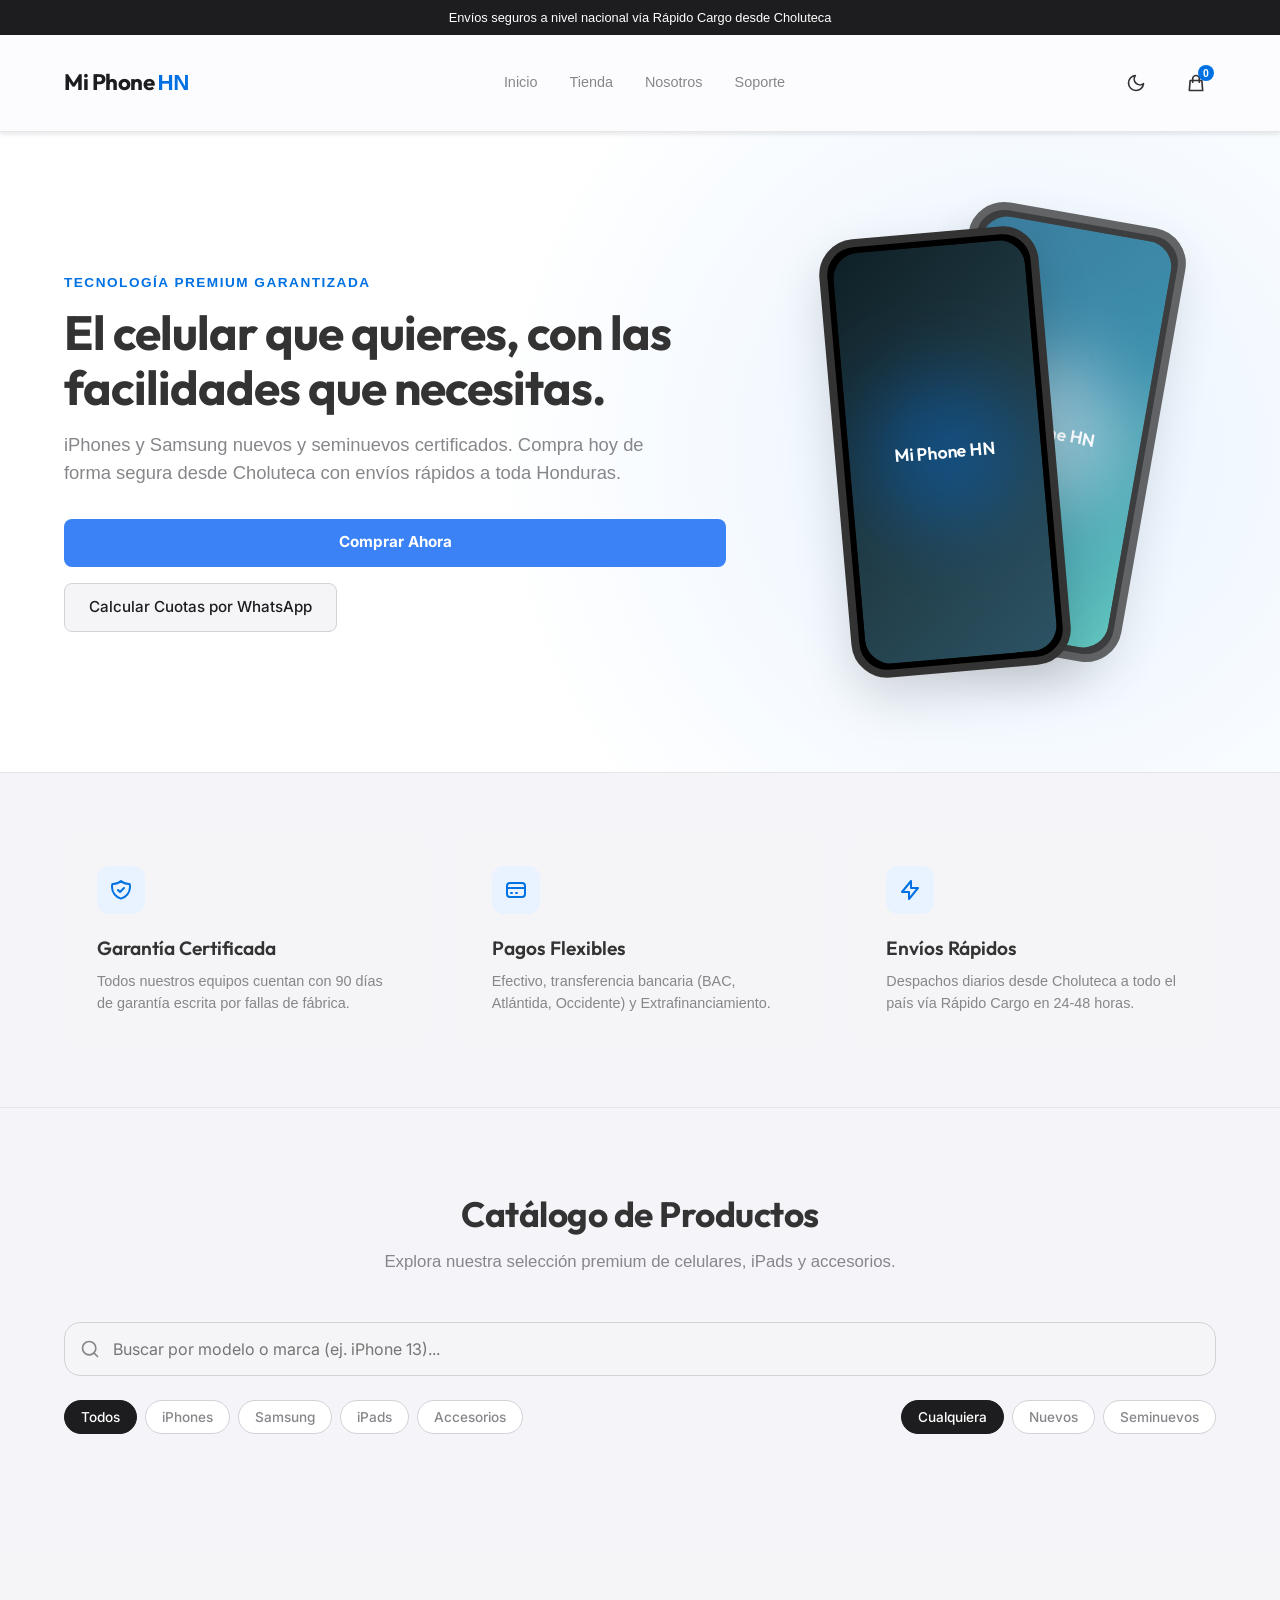
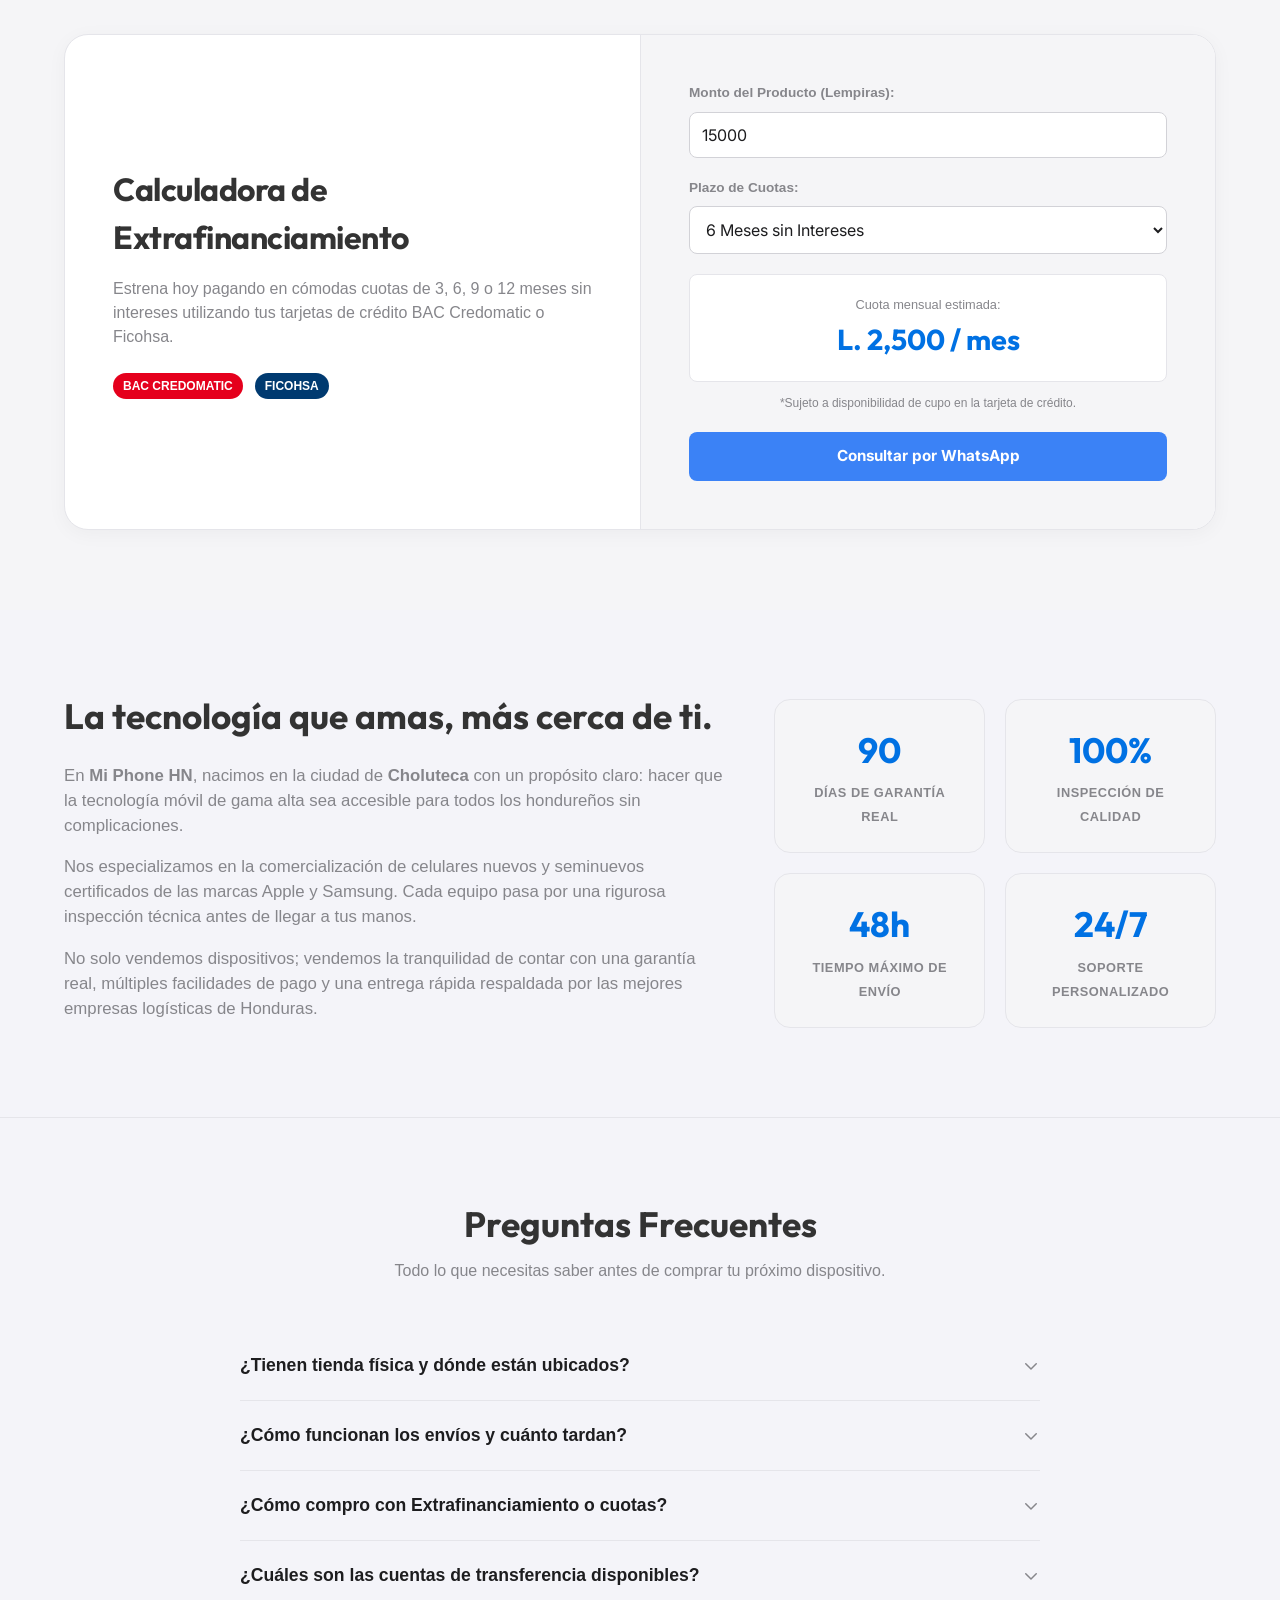
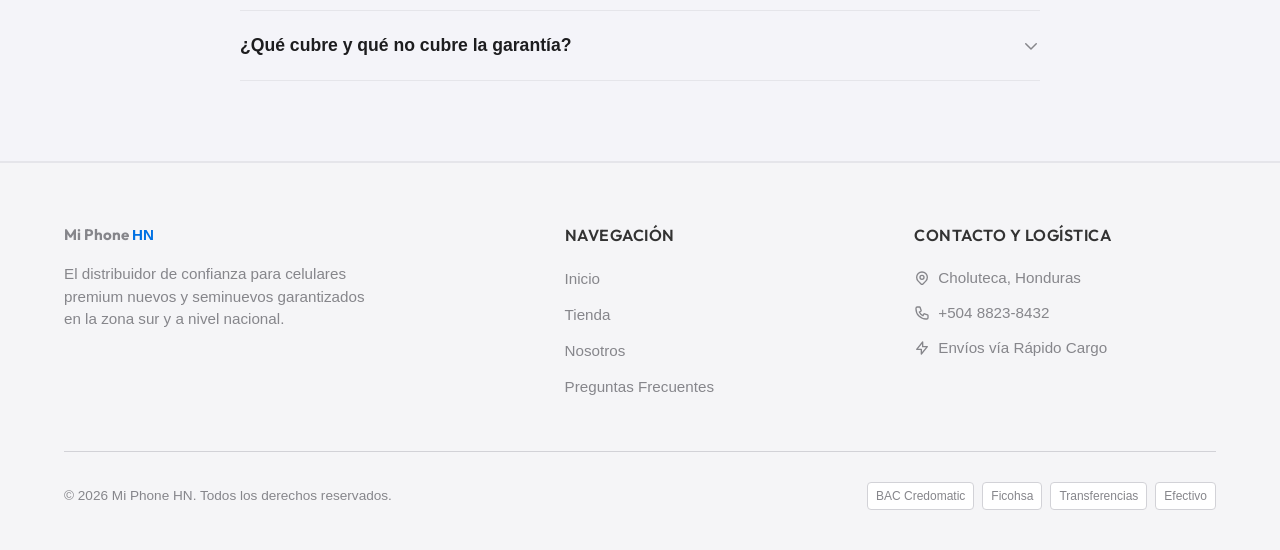
==== commit 938869d3: "Update index.html" ====
--- a/index.html
+++ b/index.html
@@ -3,59 +3,437 @@
 <head>
     <meta charset="UTF-8">
     <meta name="viewport" content="width=device-width, initial-scale=1.0">
-    <meta name="description" content="Mi Phone HN - Los mejores smartphones nuevos y seminuevos.">
-    <meta property="og:title" content="Mi Phone HN | Tienda de Teléfonos">
-    <meta property="og:description" content="Encuentra tu próximo smartphone al mejor precio.">
-    <meta property="og:type" content="website">
-    <title>Mi Phone HN</title>
+    <title>Mi Phone HN | Celulares Nuevos y Seminuevos en Honduras</title>
+    <meta name="description" content="Compra celulares nuevos y seminuevos certificados en Honduras. iPhones, Samsung, iPads y accesorios con garantía, envíos rápidos y pagos flexibles desde Choluteca.">
+    <link rel="preconnect" href="https://fonts.googleapis.com">
+    <link rel="preconnect" href="https://fonts.gstatic.com" crossorigin>
+    <link href="https://fonts.googleapis.com/css2?family=Inter:wght@300;400;500;600;700&family=Outfit:wght@400;500;600;700&display=swap" rel="stylesheet">
     <link rel="stylesheet" href="styles.css">
-    <link rel="stylesheet" href="https://cdnjs.cloudflare.com/ajax/libs/font-awesome/6.4.0/css/all.min.css">
 </head>
 <body>
-    <header>
+
+    <!-- Announcement Bar -->
+    <div class="announcement-bar" id="announcement-bar">
+        <span class="announcement-text">Envíos seguros a nivel nacional vía Rápido Cargo desde Choluteca</span>
+    </div>
+
+    <!-- Header -->
+    <header class="site-header">
         <div class="header-container">
-            <h1><i class="fa-solid fa-mobile-screen"></i> Mi Phone HN</h1>
+            <a href="#" class="logo">Mi Phone <span>HN</span></a>
+
+            <nav class="nav-menu" id="nav-menu">
+                <a href="#hero" class="nav-link">Inicio</a>
+                <a href="#catalog-section" class="nav-link">Tienda</a>
+                <a href="#about-section" class="nav-link">Nosotros</a>
+                <a href="#faq-section" class="nav-link">Soporte</a>
+            </nav>
+
             <div class="header-actions">
-                <button id="theme-toggle" aria-label="Cambiar tema"><i class="fa-solid fa-moon"></i></button>
-                <button id="cart-btn" aria-label="Ver carrito">
-                    <i class="fa-solid fa-cart-shopping"></i> <span id="cart-count">0</span>
+                <!-- Theme Toggle -->
+                <button id="theme-toggle" class="icon-btn" aria-label="Cambiar tema">
+                    <span class="sun-icon">
+                        <svg xmlns="http://www.w3.org/2000/svg" fill="none" viewBox="0 0 24 24" stroke="currentColor">
+                            <circle cx="12" cy="12" r="5" stroke-width="2"/>
+                            <path stroke-linecap="round" stroke-width="2" d="M12 1v2m0 18v2M4.22 4.22l1.42 1.42m12.72 12.72l1.42 1.42M1 12h2m18 0h2M4.22 19.78l1.42-1.42M18.36 5.64l1.42-1.42"/>
+                        </svg>
+                    </span>
+                    <span class="moon-icon">
+                        <svg xmlns="http://www.w3.org/2000/svg" fill="none" viewBox="0 0 24 24" stroke="currentColor">
+                            <path stroke-linecap="round" stroke-linejoin="round" stroke-width="2" d="M21 12.79A9 9 0 1111.21 3a7 7 0 009.79 9.79z"/>
+                        </svg>
+                    </span>
                 </button>
+
+                <!-- Cart Button -->
+                <button id="cart-toggle" class="icon-btn cart-btn" aria-label="Ver carrito">
+                    <svg xmlns="http://www.w3.org/2000/svg" fill="none" viewBox="0 0 24 24" stroke="currentColor">
+                        <path stroke-linecap="round" stroke-linejoin="round" stroke-width="2" d="M16 11V7a4 4 0 00-8 0v4M5 9h14l1 12H4L5 9z"/>
+                    </svg>
+                    <span class="cart-badge" id="cart-badge">0</span>
+                </button>
+
+                <!-- Mobile Menu Toggle -->
+                <button id="mobile-menu-toggle" class="icon-btn mobile-menu-btn" aria-label="Menú principal">
+                    <svg xmlns="http://www.w3.org/2000/svg" fill="none" viewBox="0 0 24 24" stroke="currentColor">
+                        <path stroke-linecap="round" stroke-linejoin="round" stroke-width="2" d="M4 6h16M4 12h16M4 18h16"/>
+                    </svg>
+                </button>
             </div>
         </div>
     </header>
 
-    <main>
-        <section class="filters">
-            <input type="text" id="search-input" placeholder="Buscar por marca o modelo...">
-            <select id="condition-filter">
-                <option value="all">Todas las condiciones</option>
-                <option value="Nuevo">Nuevos</option>
-                <option value="Seminuevo">Seminuevos</option>
-            </select>
-        </section>
-
-        <section id="product-grid" class="product-grid">
-            <!-- Los productos se inyectarán aquí con JavaScript -->
-        </section>
-    </main>
-
-    <!-- Modal del Carrito -->
-    <div id="cart-modal" class="modal hidden">
-        <div class="modal-content">
-            <span class="close-btn">&times;</span>
-            <h2>Tu Carrito</h2>
-            <div id="cart-items"></div>
-            <div class="cart-total">
-                <h3>Total: <span id="cart-total-price">L 0.00</span></h3>
-            </div>
-            <div class="checkout-form">
-                <input type="text" id="client-name" placeholder="Tu Nombre Completo" required>
-                <input type="text" id="client-dni" placeholder="DNI (Opcional)">
-                <textarea id="client-address" placeholder="Dirección de entrega" required></textarea>
-                <button id="checkout-btn" class="btn-primary"><i class="fa-brands fa-whatsapp"></i> Pedir por WhatsApp</button>
+    <!-- Hero Section -->
+    <section id="hero" class="hero-section">
+        <div class="hero-container">
+            <div class="hero-content">
+                <span class="hero-tag">Tecnología Premium Garantizada</span>
+                <h1 class="hero-title">El celular que quieres, con las facilidades que necesitas.</h1>
+                <p class="hero-subtitle">iPhones y Samsung nuevos y seminuevos certificados. Compra hoy de forma segura desde Choluteca con envíos rápidos a toda Honduras.</p>
+                <div class="hero-actions">
+                    <a href="#catalog-section" class="btn btn-primary">Comprar Ahora</a>
+                    <a href="https://wa.me/50488238432?text=Hola%20Mi%20Phone%20HN,%20me%20gustar%C3%ADa%20solicitar%20informaci%C3%B3n%20sobre%20el%20extrafinanciamiento." target="_blank" rel="noopener noreferrer" class="btn btn-secondary">
+                        Calcular Cuotas por WhatsApp
+                    </a>
+                </div>
+            </div>
+            <div class="hero-visual">
+                <div class="phone-mockup-wrapper">
+                    <div class="phone-mockup phone-1">
+                        <div class="phone-screen">
+                            <div class="phone-content-art">
+                                <div class="art-glow"></div>
+                                <span class="art-label">Mi Phone HN</span>
+                            </div>
+                        </div>
+                    </div>
+                    <div class="phone-mockup phone-2">
+                        <div class="phone-screen">
+                            <div class="phone-content-art-2">
+                                <div class="art-glow-2"></div>
+                                <span class="art-label-2">Mi Phone HN</span>
+                            </div>
+                        </div>
+                    </div>
+                </div>
+            </div>
+        </div>
+    </section>
+
+    <!-- Trust Badges Section -->
+    <section class="trust-section">
+        <div class="section-container">
+            <div class="trust-grid">
+                <div class="trust-card">
+                    <div class="trust-icon">
+                        <svg xmlns="http://www.w3.org/2000/svg" fill="none" viewBox="0 0 24 24" stroke="currentColor">
+                            <path stroke-linecap="round" stroke-linejoin="round" stroke-width="2" d="M9 12l2 2 4-4m5.618-4.016A11.955 11.955 0 0112 2.944a11.955 11.955 0 01-8.618 3.04A12.02 12.02 0 003 9c0 5.591 3.824 10.29 9 11.622 5.176-1.332 9-6.03 9-11.622 0-1.042-.133-2.052-.382-3.016z"/>
+                        </svg>
+                    </div>
+                    <h3>Garantía Certificada</h3>
+                    <p>Todos nuestros equipos cuentan con 90 días de garantía escrita por fallas de fábrica.</p>
+                </div>
+                <div class="trust-card">
+                    <div class="trust-icon">
+                        <svg xmlns="http://www.w3.org/2000/svg" fill="none" viewBox="0 0 24 24" stroke="currentColor">
+                            <path stroke-linecap="round" stroke-linejoin="round" stroke-width="2" d="M3 10h18M7 15h1m4 0h1m-7 4h12a3 3 0 003-3V8a3 3 0 00-3-3H6a3 3 0 00-3 3v8a3 3 0 003 3z"/>
+                        </svg>
+                    </div>
+                    <h3>Pagos Flexibles</h3>
+                    <p>Efectivo, transferencia bancaria (BAC, Atlántida, Occidente) y Extrafinanciamiento.</p>
+                </div>
+                <div class="trust-card">
+                    <div class="trust-icon">
+                        <svg xmlns="http://www.w3.org/2000/svg" fill="none" viewBox="0 0 24 24" stroke="currentColor">
+                            <path stroke-linecap="round" stroke-linejoin="round" stroke-width="2" d="M13 10V3L4 14h7v7l9-11h-7z"/>
+                        </svg>
+                    </div>
+                    <h3>Envíos Rápidos</h3>
+                    <p>Despachos diarios desde Choluteca a todo el país vía Rápido Cargo en 24-48 horas.</p>
+                </div>
+            </div>
+        </div>
+    </section>
+
+    <!-- Catalog Section -->
+    <section id="catalog-section" class="catalog-section">
+        <div class="section-container">
+            <div class="section-header">
+                <h2 class="section-title">Catálogo de Productos</h2>
+                <p class="section-subtitle">Explora nuestra selección premium de celulares, iPads y accesorios.</p>
+            </div>
+
+            <!-- Search & Filters -->
+            <div class="catalog-controls">
+                <div class="search-box">
+                    <svg class="search-icon" xmlns="http://www.w3.org/2000/svg" fill="none" viewBox="0 0 24 24" stroke="currentColor">
+                        <circle cx="11" cy="11" r="8" stroke-width="2"/>
+                        <path stroke-linecap="round" stroke-width="2" d="M21 21l-4.35-4.35"/>
+                    </svg>
+                    <input type="text" id="search-input" placeholder="Buscar por modelo o marca (ej. iPhone 13)...">
+                </div>
+
+                <div class="filter-groups">
+                    <div class="filter-group">
+                        <button class="filter-tab active" data-category="all">Todos</button>
+                        <button class="filter-tab" data-category="iphones">iPhones</button>
+                        <button class="filter-tab" data-category="samsung">Samsung</button>
+                        <button class="filter-tab" data-category="ipads">iPads</button>
+                        <button class="filter-tab" data-category="accessories">Accesorios</button>
+                    </div>
+                    <div class="filter-group">
+                        <button class="filter-tag active" data-condition="all">Cualquiera</button>
+                        <button class="filter-tag" data-condition="nuevo">Nuevos</button>
+                        <button class="filter-tag" data-condition="seminuevo">Seminuevos</button>
+                    </div>
+                </div>
+            </div>
+
+            <!-- Products Grid -->
+            <div class="products-grid" id="products-grid"></div>
+
+            <!-- No Results -->
+            <div class="no-results" id="no-results" style="display: none;">
+                <svg xmlns="http://www.w3.org/2000/svg" fill="none" viewBox="0 0 24 24" stroke="currentColor">
+                    <path stroke-linecap="round" stroke-linejoin="round" stroke-width="2" d="M9.172 16.172a4 4 0 015.656 0M9 10h.01M15 10h.01M21 12a9 9 0 11-18 0 9 9 0 0118 0z"/>
+                </svg>
+                <h3>No encontramos productos</h3>
+                <p>Intenta cambiar los filtros o los términos de búsqueda.</p>
+            </div>
+        </div>
+    </section>
+
+    <!-- Financing Calculator Section -->
+    <section class="financing-section">
+        <div class="section-container">
+            <div class="financing-card">
+                <div class="financing-info">
+                    <h2>Calculadora de Extrafinanciamiento</h2>
+                    <p>Estrena hoy pagando en cómodas cuotas de 3, 6, 9 o 12 meses sin intereses utilizando tus tarjetas de crédito BAC Credomatic o Ficohsa.</p>
+                    <div class="bank-badges">
+                        <span class="badge bank-bac">BAC Credomatic</span>
+                        <span class="badge bank-ficohsa">Ficohsa</span>
+                    </div>
+                </div>
+                <div class="financing-calculator">
+                    <div class="form-group">
+                        <label for="calc-amount">Monto del Producto (Lempiras):</label>
+                        <input type="number" id="calc-amount" value="15000" min="1000" max="100000" step="500">
+                    </div>
+                    <div class="form-group">
+                        <label for="calc-months">Plazo de Cuotas:</label>
+                        <select id="calc-months">
+                            <option value="3">3 Meses sin Intereses</option>
+                            <option value="6" selected>6 Meses sin Intereses</option>
+                            <option value="9">9 Meses sin Intereses</option>
+                            <option value="12">12 Meses sin Intereses</option>
+                        </select>
+                    </div>
+                    <div class="calc-result">
+                        <span class="calc-label">Cuota mensual estimada:</span>
+                        <span class="calc-value" id="calc-value">L. 2,500 / mes</span>
+                    </div>
+                    <p class="calc-note">*Sujeto a disponibilidad de cupo en la tarjeta de crédito.</p>
+                    <a id="calc-whatsapp-btn" href="#" target="_blank" rel="noopener noreferrer" class="btn btn-primary btn-block">Consultar por WhatsApp</a>
+                </div>
+            </div>
+        </div>
+    </section>
+
+    <!-- About Section -->
+    <section id="about-section" class="about-section">
+        <div class="section-container">
+            <div class="about-grid">
+                <div class="about-text">
+                    <h2>La tecnología que amas, más cerca de ti.</h2>
+                    <p>En <strong>Mi Phone HN</strong>, nacimos en la ciudad de <strong>Choluteca</strong> con un propósito claro: hacer que la tecnología móvil de gama alta sea accesible para todos los hondureños sin complicaciones.</p>
+                    <p>Nos especializamos en la comercialización de celulares nuevos y seminuevos certificados de las marcas Apple y Samsung. Cada equipo pasa por una rigurosa inspección técnica antes de llegar a tus manos.</p>
+                    <p>No solo vendemos dispositivos; vendemos la tranquilidad de contar con una garantía real, múltiples facilidades de pago y una entrega rápida respaldada por las mejores empresas logísticas de Honduras.</p>
+                </div>
+                <div class="about-stats">
+                    <div class="stat-card">
+                        <span class="stat-num">90</span>
+                        <span class="stat-lbl">Días de Garantía Real</span>
+                    </div>
+                    <div class="stat-card">
+                        <span class="stat-num">100%</span>
+                        <span class="stat-lbl">Inspección de Calidad</span>
+                    </div>
+                    <div class="stat-card">
+                        <span class="stat-num">48h</span>
+                        <span class="stat-lbl">Tiempo Máximo de Envío</span>
+                    </div>
+                    <div class="stat-card">
+                        <span class="stat-num">24/7</span>
+                        <span class="stat-lbl">Soporte Personalizado</span>
+                    </div>
+                </div>
+            </div>
+        </div>
+    </section>
+
+    <!-- FAQ Section -->
+    <section id="faq-section" class="faq-section">
+        <div class="section-container">
+            <div class="faq-header">
+                <h2>Preguntas Frecuentes</h2>
+                <p>Todo lo que necesitas saber antes de comprar tu próximo dispositivo.</p>
+            </div>
+            <div class="faq-accordion">
+                <div class="faq-item">
+                    <button class="faq-question">
+                        <span>¿Tienen tienda física y dónde están ubicados?</span>
+                        <svg xmlns="http://www.w3.org/2000/svg" fill="none" viewBox="0 0 24 24" stroke="currentColor" class="faq-arrow">
+                            <path stroke-linecap="round" stroke-linejoin="round" stroke-width="2" d="M19 9l-7 7-7-7"/>
+                        </svg>
+                    </button>
+                    <div class="faq-answer">
+                        <p>Nuestra base de operaciones está en <strong>Choluteca, Honduras</strong>. Desde aquí preparamos e inspeccionamos cada dispositivo antes de ser enviado.</p>
+                    </div>
+                </div>
+                <div class="faq-item">
+                    <button class="faq-question">
+                        <span>¿Cómo funcionan los envíos y cuánto tardan?</span>
+                        <svg xmlns="http://www.w3.org/2000/svg" fill="none" viewBox="0 0 24 24" stroke="currentColor" class="faq-arrow">
+                            <path stroke-linecap="round" stroke-linejoin="round" stroke-width="2" d="M19 9l-7 7-7-7"/>
+                        </svg>
+                    </button>
+                    <div class="faq-answer">
+                        <p>Enviamos con <strong>Rápido Cargo</strong> a nivel nacional. Tiempo de entrega: <strong>24 a 48 horas hábiles</strong> tras confirmar el pago. Te damos número de guía para rastrear tu paquete.</p>
+                    </div>
+                </div>
+                <div class="faq-item">
+                    <button class="faq-question">
+                        <span>¿Cómo compro con Extrafinanciamiento o cuotas?</span>
+                        <svg xmlns="http://www.w3.org/2000/svg" fill="none" viewBox="0 0 24 24" stroke="currentColor" class="faq-arrow">
+                            <path stroke-linecap="round" stroke-linejoin="round" stroke-width="2" d="M19 9l-7 7-7-7"/>
+                        </svg>
+                    </button>
+                    <div class="faq-answer">
+                        <p>Para compras con Extrafinanciamiento de <strong>BAC Credomatic</strong> o <strong>Ficohsa</strong>:</p>
+                        <ol>
+                            <li>Selecciona el producto y agrégalo al carrito.</li>
+                            <li>Escríbenos por WhatsApp con tu pedido.</li>
+                            <li>Nuestro asesor procesará el pago en 3, 6, 9 o 12 cuotas.</li>
+                        </ol>
+                    </div>
+                </div>
+                <div class="faq-item">
+                    <button class="faq-question">
+                        <span>¿Cuáles son las cuentas de transferencia disponibles?</span>
+                        <svg xmlns="http://www.w3.org/2000/svg" fill="none" viewBox="0 0 24 24" stroke="currentColor" class="faq-arrow">
+                            <path stroke-linecap="round" stroke-linejoin="round" stroke-width="2" d="M19 9l-7 7-7-7"/>
+                        </svg>
+                    </button>
+                    <div class="faq-answer">
+                        <p>Aceptamos transferencias a: <strong>BAC Honduras</strong>, <strong>Banco Atlántida</strong>, <strong>Banco de Occidente</strong>, <strong>Banpaís</strong> y <strong>Davivienda</strong>. Envía el comprobante por WhatsApp para procesar tu pedido.</p>
+                    </div>
+                </div>
+                <div class="faq-item">
+                    <button class="faq-question">
+                        <span>¿Qué cubre y qué no cubre la garantía?</span>
+                        <svg xmlns="http://www.w3.org/2000/svg" fill="none" viewBox="0 0 24 24" stroke="currentColor" class="faq-arrow">
+                            <path stroke-linecap="round" stroke-linejoin="round" stroke-width="2" d="M19 9l-7 7-7-7"/>
+                        </svg>
+                    </button>
+                    <div class="faq-answer">
+                        <p><strong>Cubre:</strong> Fallas mecánicas e internas de fábrica (pantalla táctil, micrófono, cámaras, señal, carga, botones).</p>
+                        <p><strong>No cubre:</strong> Daños físicos por caídas, contacto con líquidos o manipulación de software no autorizada.</p>
+                    </div>
+                </div>
+            </div>
+        </div>
+    </section>
+
+    <!-- Cart Drawer -->
+    <div id="cart-drawer" class="cart-drawer">
+        <div class="cart-drawer-overlay" id="cart-drawer-overlay"></div>
+        <div class="cart-drawer-content">
+            <div class="cart-drawer-header">
+                <h2>Tu Carrito</h2>
+                <button id="cart-close" class="icon-btn" aria-label="Cerrar carrito">
+                    <svg xmlns="http://www.w3.org/2000/svg" fill="none" viewBox="0 0 24 24" stroke="currentColor">
+                        <path stroke-linecap="round" stroke-linejoin="round" stroke-width="2" d="M6 18L18 6M6 6l12 12"/>
+                    </svg>
+                </button>
+            </div>
+            <div class="cart-items-container" id="cart-items-container"></div>
+            <div class="cart-drawer-footer">
+                <div class="cart-summary-row">
+                    <span>Subtotal:</span>
+                    <span id="cart-subtotal">L. 0</span>
+                </div>
+                <div class="cart-summary-row shipping-row">
+                    <span>Envío (Rápido Cargo):</span>
+                    <span>Coordinado por WhatsApp</span>
+                </div>
+                <!-- Datos del cliente -->
+                <div id="cart-checkout-form" class="cart-checkout-form" style="display:none;">
+                    <h3 class="checkout-form-title">Datos para la Entrega</h3>
+                    <div class="form-group">
+                        <label for="client-name">Nombre Completo:</label>
+                        <input type="text" id="client-name" placeholder="Ej. Juan Pérez" required>
+                    </div>
+                    <div class="form-group">
+                        <label for="client-dni">DNI / Identidad:</label>
+                        <input type="text" id="client-dni" placeholder="Ej. 0601-1990-12345" required>
+                    </div>
+                    <div class="form-group">
+                        <label for="client-location">Localidad / Ciudad de Envío:</label>
+                        <input type="text" id="client-location" placeholder="Ej. Tegucigalpa, Col. Kennedy" required>
+                    </div>
+                </div>
+                <button id="checkout-whatsapp-btn" class="btn btn-primary btn-block checkout-btn">
+                    Pedir por WhatsApp
+                </button>
             </div>
         </div>
     </div>
+
+    <!-- Product Detail Modal -->
+    <div id="product-modal" class="product-modal">
+        <div class="product-modal-overlay" id="product-modal-overlay"></div>
+        <div class="product-modal-content">
+            <button id="product-modal-close" class="product-modal-close-btn icon-btn" aria-label="Cerrar">
+                <svg xmlns="http://www.w3.org/2000/svg" fill="none" viewBox="0 0 24 24" stroke="currentColor">
+                    <path stroke-linecap="round" stroke-linejoin="round" stroke-width="2" d="M6 18L18 6M6 6l12 12"/>
+                </svg>
+            </button>
+            <div class="product-modal-body" id="product-modal-body"></div>
+        </div>
+    </div>
+
+    <!-- Footer -->
+    <footer class="site-footer">
+        <div class="section-container">
+            <div class="footer-grid">
+                <div class="footer-col brand-col">
+                    <a href="#" class="footer-logo">Mi Phone <span>HN</span></a>
+                    <p class="footer-desc">El distribuidor de confianza para celulares premium nuevos y seminuevos garantizados en la zona sur y a nivel nacional.</p>
+                </div>
+                <div class="footer-col">
+                    <h3>Navegación</h3>
+                    <ul>
+                        <li><a href="#hero">Inicio</a></li>
+                        <li><a href="#catalog-section">Tienda</a></li>
+                        <li><a href="#about-section">Nosotros</a></li>
+                        <li><a href="#faq-section">Preguntas Frecuentes</a></li>
+                    </ul>
+                </div>
+                <div class="footer-col">
+                    <h3>Contacto y Logística</h3>
+                    <div class="footer-contact-item">
+                        <svg xmlns="http://www.w3.org/2000/svg" fill="none" viewBox="0 0 24 24" stroke="currentColor">
+                            <path stroke-linecap="round" stroke-linejoin="round" stroke-width="2" d="M17.657 16.657L13.414 20.9a1.998 1.998 0 01-2.827 0l-4.244-4.243a8 8 0 1111.314 0z"/>
+                            <path stroke-linecap="round" stroke-linejoin="round" stroke-width="2" d="M15 11a3 3 0 11-6 0 3 3 0 016 0z"/>
+                        </svg>
+                        <span>Choluteca, Honduras</span>
+                    </div>
+                    <div class="footer-contact-item">
+                        <svg xmlns="http://www.w3.org/2000/svg" fill="none" viewBox="0 0 24 24" stroke="currentColor">
+                            <path stroke-linecap="round" stroke-linejoin="round" stroke-width="2" d="M3 5a2 2 0 012-2h3.28a1 1 0 01.948.684l1.498 4.493a1 1 0 01-.502 1.21l-2.257 1.13a11.042 11.042 0 005.516 5.516l1.13-2.257a1 1 0 011.21-.502l4.493 1.498a1 1 0 01.684.949V19a2 2 0 01-2 2h-1C9.716 21 3 14.284 3 6V5z"/>
+                        </svg>
+                        <span>+504 8823-8432</span>
+                    </div>
+                    <div class="footer-contact-item">
+                        <svg xmlns="http://www.w3.org/2000/svg" fill="none" viewBox="0 0 24 24" stroke="currentColor">
+                            <path stroke-linecap="round" stroke-linejoin="round" stroke-width="2" d="M13 10V3L4 14h7v7l9-11h-7z"/>
+                        </svg>
+                        <span>Envíos vía Rápido Cargo</span>
+                    </div>
+                </div>
+            </div>
+            <div class="footer-bottom">
+                <p>&copy; 2026 Mi Phone HN. Todos los derechos reservados.</p>
+                <div class="payment-methods-logos">
+                    <span class="pay-logo-badge">BAC Credomatic</span>
+                    <span class="pay-logo-badge">Ficohsa</span>
+                    <span class="pay-logo-badge">Transferencias</span>
+                    <span class="pay-logo-badge">Efectivo</span>
+                </div>
+            </div>
+        </div>
+    </footer>
 
     <script src="app.js"></script>
 </body>
--- a/styles.css
+++ b/styles.css
@@ -25,6 +25,14 @@
     --radius-sm: 8px;
     --radius-md: 16px;
     --radius-lg: 24px;
+    --bg-color: #f4f4f9;
+    --text-color: #333;
+    --card-bg: #ffffff;
+    --primary-color: #007bff;
+    --primary-hover: #0056b3;
+    --whatsapp-color: #25d366;
+    --border-radius: 8px;
+    --transition: all 0.3s ease;
 }
 
 [data-theme="dark"] {
@@ -59,6 +67,10 @@
     font-family: var(--font-primary); font-weight: 500; padding: 12px 24px;
     border-radius: var(--radius-sm); border: none; cursor: pointer;
     transition: var(--transition); font-size: 0.95rem; gap: 8px;
+    --bg-color: #121212;
+    --text-color: #f4f4f9;
+    --card-bg: #1e1e1e;
+    --primary-color: #3b82f6;
 }
 .btn-primary { background: var(--accent); color: #fff; }
 .btn-primary:hover { background: var(--accent-hover); transform: translateY(-2px); }
@@ -94,12 +106,14 @@
 .cart-badge { position: absolute; top: 2px; right: 2px; background: var(--accent); color: #fff; font-size: 0.65rem; min-width: 16px; height: 16px; border-radius: 8px; display: flex; align-items: center; justify-content: center; font-weight: 700; }
 
 .mobile-menu-btn { display: none; }
+* { margin: 0; padding: 0; box-sizing: border-box; font-family: 'Segoe UI', Tahoma, Geneva, Verdana, sans-serif; }
 
 /* Tema: iconos sol/luna */
 .sun-icon { display: none; }
 .moon-icon { display: flex; }
 [data-theme="dark"] .sun-icon { display: flex; }
 [data-theme="dark"] .moon-icon { display: none; }
+body { background-color: var(--bg-color); color: var(--text-color); transition: var(--transition); }
 
 /* 6. Hero */
 .hero-section { padding: 80px 0; background: radial-gradient(circle at 80% 50%, var(--accent-light) 0%, transparent 50%), var(--bg-primary); border-bottom: 1px solid var(--border-light); overflow: hidden; }
@@ -108,6 +122,9 @@
 .hero-title { font-family: var(--font-heading); font-size: 3rem; font-weight: 700; line-height: 1.15; margin-bottom: 16px; letter-spacing: -1px; }
 .hero-subtitle { font-size: 1.15rem; color: var(--text-secondary); margin-bottom: 32px; max-width: 580px; }
 .hero-actions { display: flex; gap: 16px; flex-wrap: wrap; }
+header { background-color: var(--card-bg); padding: 1rem; box-shadow: 0 2px 5px rgba(0,0,0,0.1); }
+.header-container { max-width: 1200px; margin: 0 auto; display: flex; justify-content: space-between; align-items: center; }
+.header-actions button { background: none; border: none; font-size: 1.5rem; color: var(--text-color); cursor: pointer; margin-left: 1rem; }
 
 /* Phone mockup */
 .phone-mockup-wrapper { position: relative; width: 320px; height: 480px; margin: 0 auto; }
@@ -123,6 +140,7 @@
 .art-glow { background: rgba(0,113,227,0.4); }
 .art-glow-2 { background: rgba(255,255,255,0.5); }
 .art-label, .art-label-2 { color: #fff; font-family: var(--font-heading); font-weight: 600; font-size: 1.1rem; z-index: 2; }
+main { max-width: 1200px; margin: 2rem auto; padding: 0 1rem; }
 
 /* 7. Trust Section */
 .trust-section { padding: 60px 0; border-bottom: 1px solid var(--border-light); }
@@ -133,6 +151,8 @@
 .trust-icon svg { width: 24px; height: 24px; }
 .trust-card h3 { font-family: var(--font-heading); font-size: 1.2rem; font-weight: 600; margin-bottom: 8px; }
 .trust-card p { color: var(--text-secondary); font-size: 0.9rem; }
+.filters { display: flex; gap: 1rem; margin-bottom: 2rem; flex-wrap: wrap; }
+.filters input, .filters select { padding: 0.8rem; border: 1px solid #ccc; border-radius: var(--border-radius); flex: 1; min-width: 200px; background: var(--card-bg); color: var(--text-color); }
 
 /* 8. Catálogo */
 .catalog-section { padding: 80px 0; }
@@ -149,6 +169,13 @@
 .filter-tab, .filter-tag { font-family: var(--font-primary); padding: 8px 16px; border-radius: 30px; border: 1px solid var(--border-color); background: var(--bg-primary); color: var(--text-secondary); cursor: pointer; font-weight: 500; font-size: 0.85rem; transition: var(--transition); }
 .filter-tab:hover, .filter-tag:hover { color: var(--text-primary); border-color: var(--text-primary); }
 .filter-tab.active, .filter-tag.active { background: var(--text-primary); color: var(--bg-primary); border-color: var(--text-primary); }
+.product-grid { display: grid; grid-template-columns: repeat(auto-fill, minmax(250px, 1fr)); gap: 2rem; }
+.product-card { background-color: var(--card-bg); padding: 1rem; border-radius: var(--border-radius); text-align: center; box-shadow: 0 4px 6px rgba(0,0,0,0.05); transition: var(--transition); }
+.product-card:hover { transform: translateY(-5px); }
+.product-card img { max-width: 100%; height: 200px; object-fit: contain; margin-bottom: 1rem; }
+.product-card h3 { font-size: 1.2rem; margin-bottom: 0.5rem; }
+.price { font-size: 1.5rem; font-weight: bold; color: var(--primary-color); margin-bottom: 1rem; }
+.condition-badge { display: inline-block; padding: 0.2rem 0.5rem; background: #eee; color: #333; border-radius: 12px; font-size: 0.8rem; margin-bottom: 1rem; }
 
 /* Grid de productos */
 .products-grid { display: grid; grid-template-columns: repeat(auto-fill,minmax(260px,1fr)); gap: 32px; }
@@ -170,6 +197,8 @@
 .product-card .btn { width: 100%; }
 .no-results { grid-column: 1/-1; text-align: center; padding: 60px 20px; }
 .no-results svg { width: 48px; height: 48px; color: var(--text-muted); margin-bottom: 16px; }
+.btn-primary { background-color: var(--primary-color); color: white; border: none; padding: 0.8rem 1.5rem; border-radius: var(--border-radius); cursor: pointer; width: 100%; transition: var(--transition); font-weight: bold; }
+.btn-primary:hover { background-color: var(--primary-hover); }
 
 /* 9. Calculadora */
 .financing-section { padding: 80px 0; background: var(--bg-secondary); }
@@ -189,6 +218,11 @@
 .calc-label { display: block; font-size: 0.8rem; color: var(--text-secondary); margin-bottom: 4px; }
 .calc-value { font-family: var(--font-heading); font-size: 1.8rem; font-weight: 700; color: var(--accent); }
 .calc-note { font-size: 0.75rem; color: var(--text-secondary); text-align: center; margin-bottom: 20px; }
+/* Modal */
+.modal { display: none; position: fixed; top: 0; left: 0; width: 100%; height: 100%; background: rgba(0,0,0,0.5); justify-content: center; align-items: center; }
+.modal:not(.hidden) { display: flex; }
+.modal-content { background: var(--card-bg); padding: 2rem; border-radius: var(--border-radius); width: 90%; max-width: 500px; max-height: 90vh; overflow-y: auto; position: relative; }
+.close-btn { position: absolute; top: 1rem; right: 1.5rem; font-size: 1.5rem; cursor: pointer; }
 
 /* 10. Nosotros */
 .about-section { padding: 80px 0; border-bottom: 1px solid var(--border-light); }
@@ -337,3 +371,8 @@
     .section-title { font-size: 1.8rem; }
     .product-modal-content { max-height: 95vh; }
 }
+.cart-item { display: flex; justify-content: space-between; align-items: center; border-bottom: 1px solid #ccc; padding: 1rem 0; }
+.cart-item button { background: red; color: white; border: none; padding: 0.5rem; cursor: pointer; border-radius: 4px; }
+.checkout-form { display: flex; flex-direction: column; gap: 1rem; margin-top: 1rem; }
+.checkout-form input, .checkout-form textarea { padding: 0.8rem; border: 1px solid #ccc; border-radius: 4px; background: var(--card-bg); color: var(--text-color); }
+#checkout-btn { background-color: var(--whatsapp-color); }
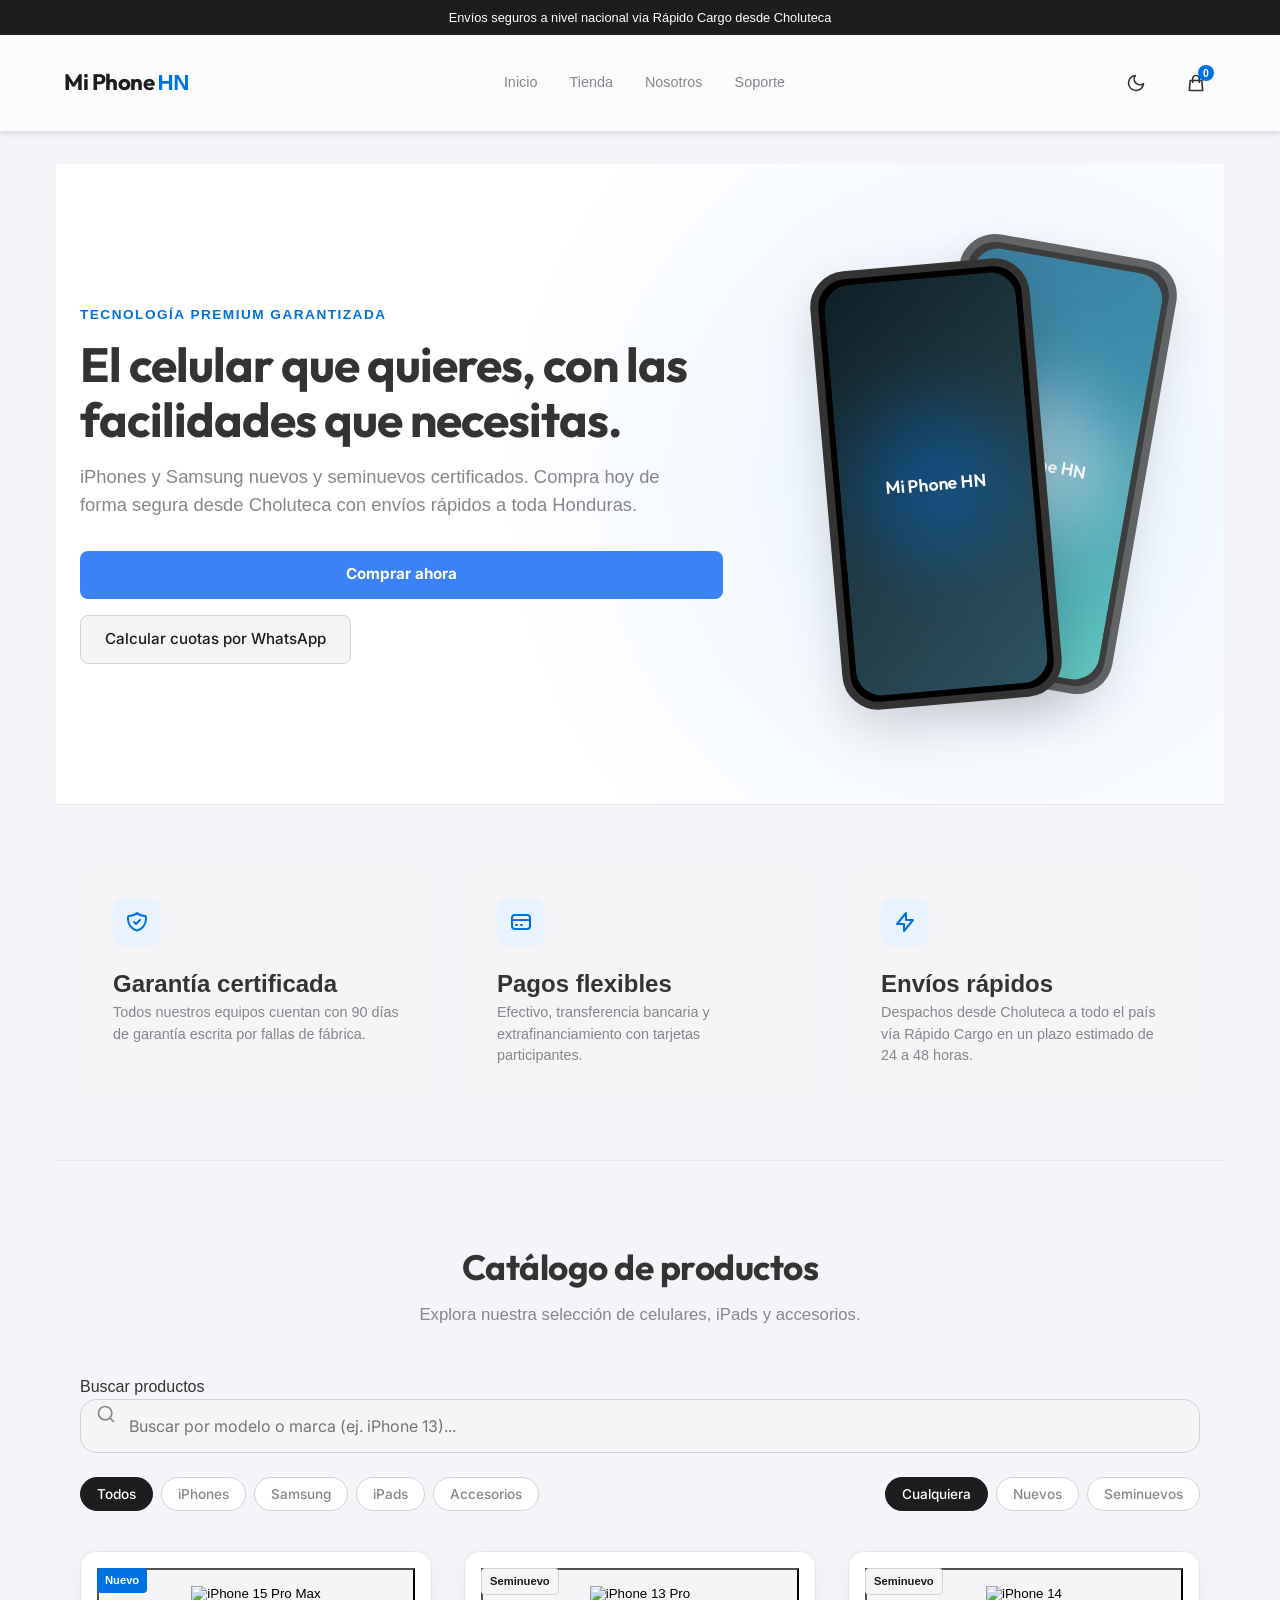
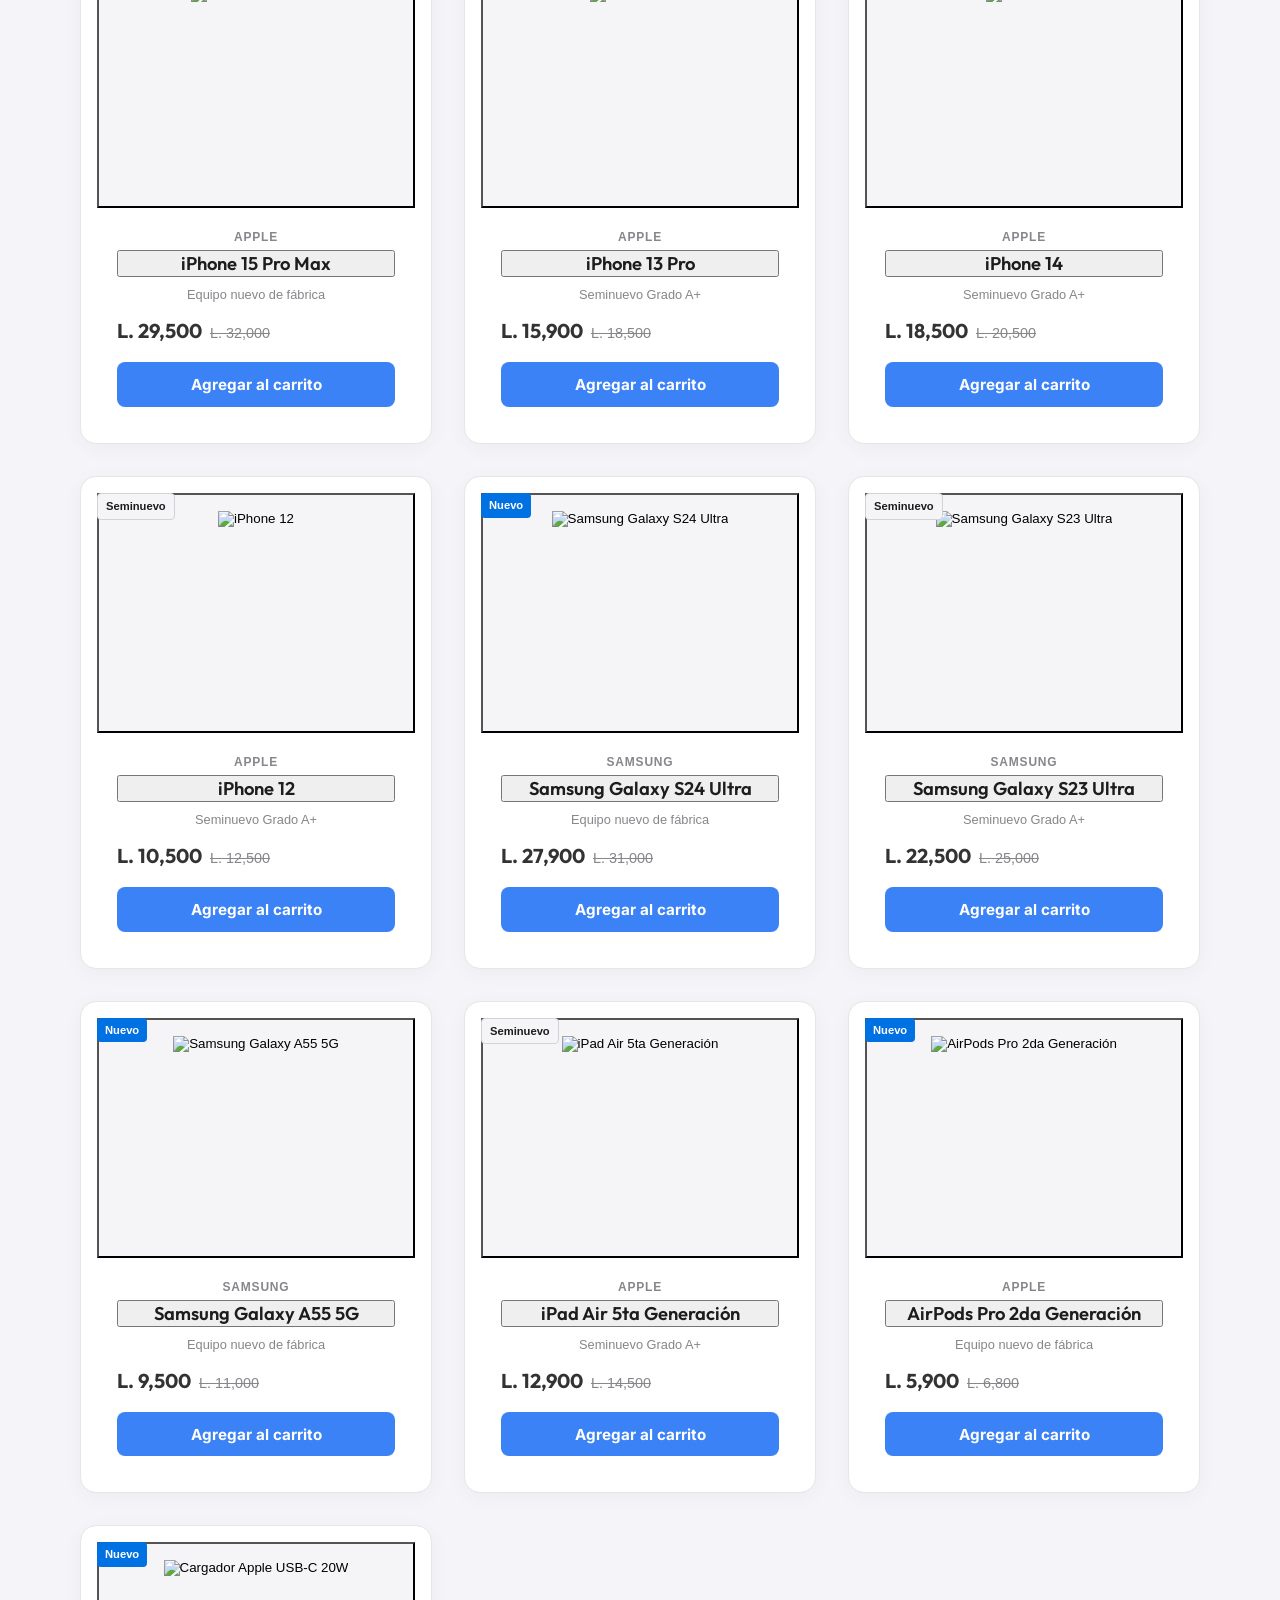
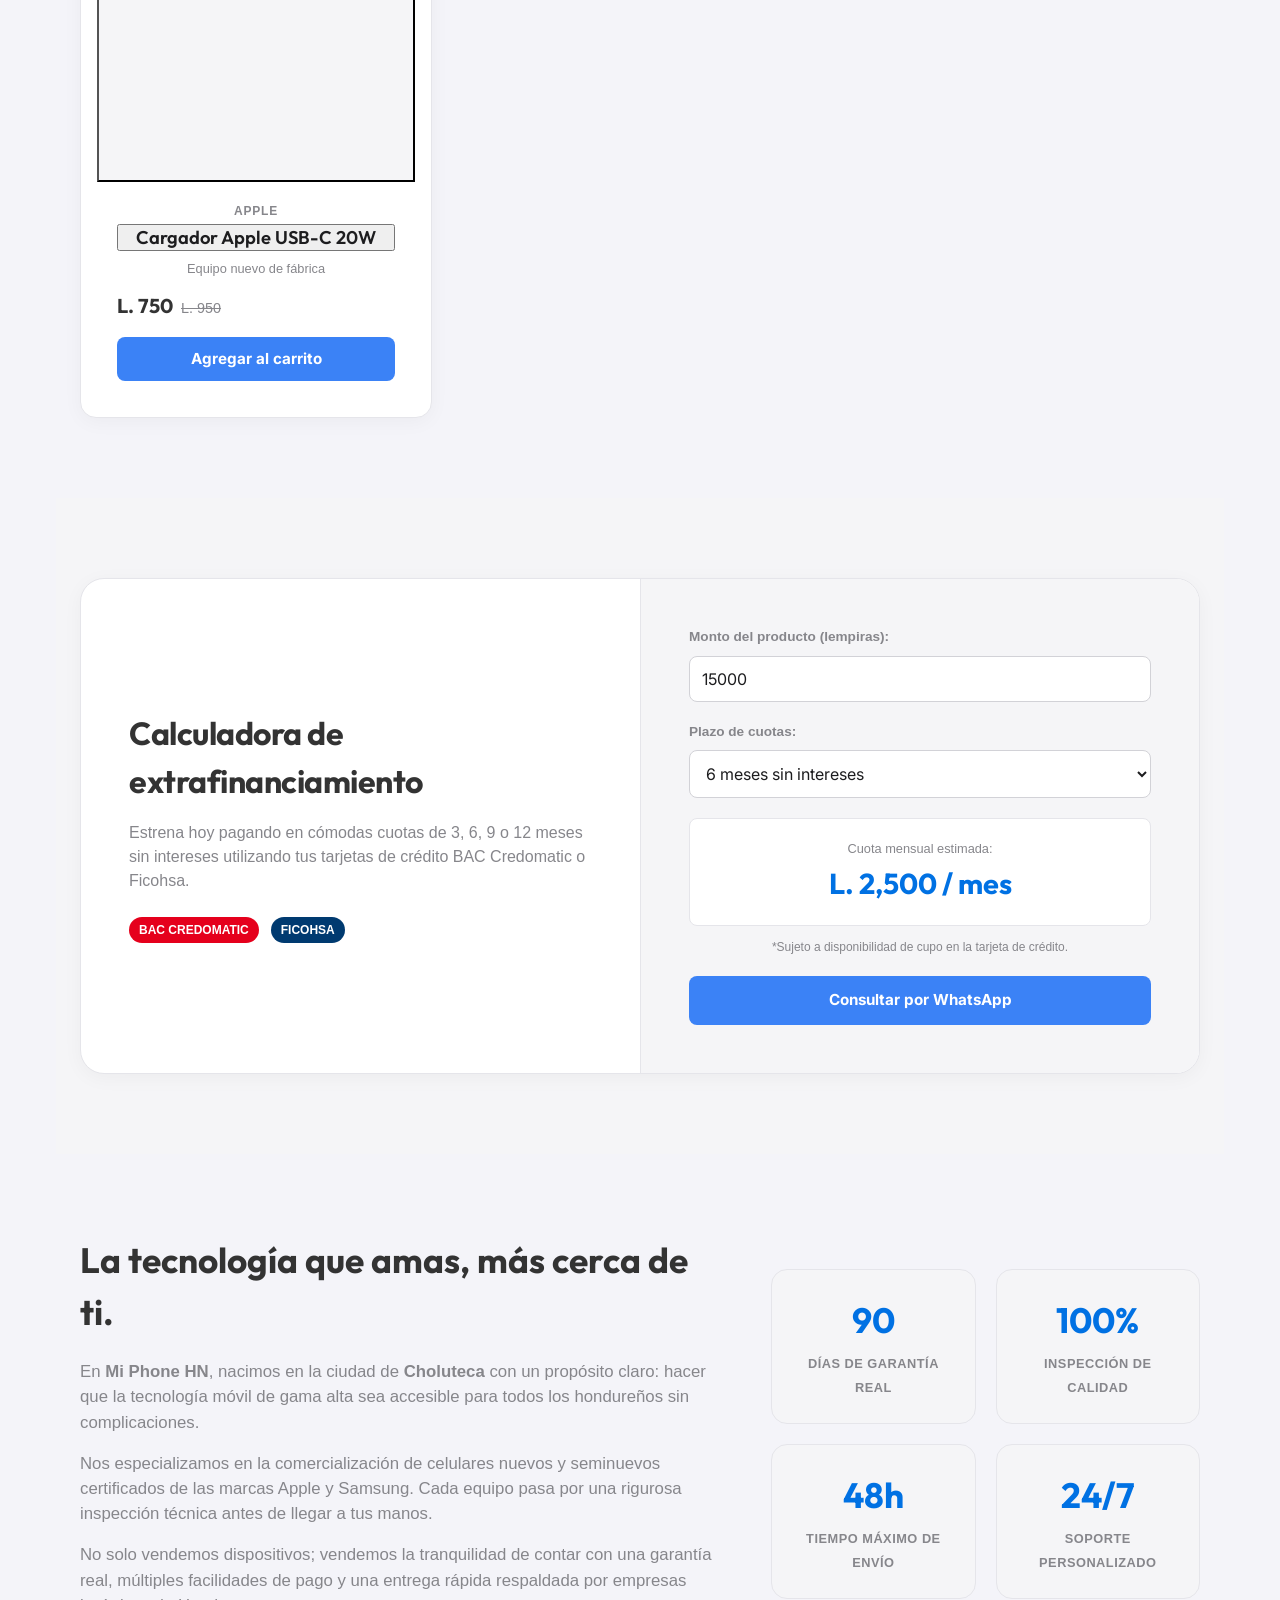
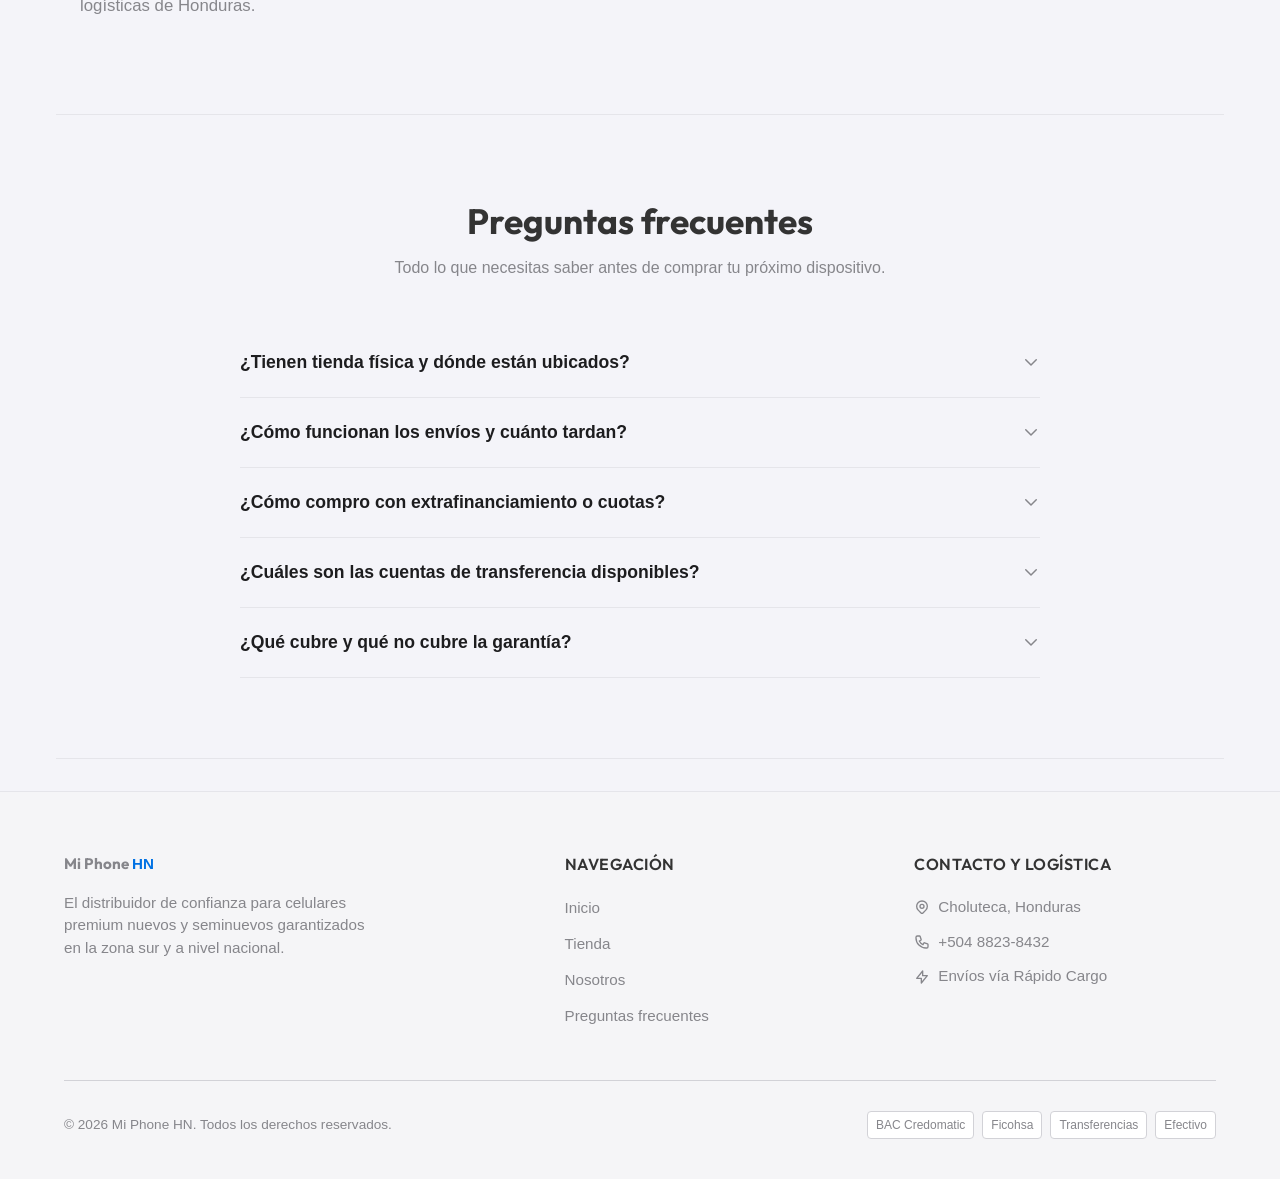
==== commit 4d28286f: "Update index.html" ====
--- a/index.html
+++ b/index.html
@@ -1,440 +1,399 @@
 <!DOCTYPE html>
 <html lang="es">
 <head>
-    <meta charset="UTF-8">
-    <meta name="viewport" content="width=device-width, initial-scale=1.0">
-    <title>Mi Phone HN | Celulares Nuevos y Seminuevos en Honduras</title>
-    <meta name="description" content="Compra celulares nuevos y seminuevos certificados en Honduras. iPhones, Samsung, iPads y accesorios con garantía, envíos rápidos y pagos flexibles desde Choluteca.">
-    <link rel="preconnect" href="https://fonts.googleapis.com">
-    <link rel="preconnect" href="https://fonts.gstatic.com" crossorigin>
-    <link href="https://fonts.googleapis.com/css2?family=Inter:wght@300;400;500;600;700&family=Outfit:wght@400;500;600;700&display=swap" rel="stylesheet">
-    <link rel="stylesheet" href="styles.css">
+  <meta charset="UTF-8">
+  <meta name="viewport" content="width=device-width, initial-scale=1.0">
+  <meta name="description" content="Compra celulares nuevos y seminuevos certificados en Honduras. iPhones, Samsung, iPads y accesorios con garantía, envíos rápidos y pagos flexibles desde Choluteca.">
+  <meta name="theme-color" content="#0071e3">
+  <title>Mi Phone HN | Celulares Nuevos y Seminuevos en Honduras</title>
+
+  <link rel="preconnect" href="https://fonts.googleapis.com">
+  <link rel="preconnect" href="https://fonts.gstatic.com" crossorigin>
+  <link href="https://fonts.googleapis.com/css2?family=Inter:wght@300;400;500;600;700&family=Outfit:wght@400;500;600;700&display=swap" rel="stylesheet">
+  <link rel="stylesheet" href="styles.css">
+  <script src="app.js" defer></script>
 </head>
 <body>
-
-    <!-- Announcement Bar -->
-    <div class="announcement-bar" id="announcement-bar">
-        <span class="announcement-text">Envíos seguros a nivel nacional vía Rápido Cargo desde Choluteca</span>
+  <div class="announcement-bar" id="announcement-bar">
+    <span class="announcement-text">Envíos seguros a nivel nacional vía Rápido Cargo desde Choluteca</span>
+  </div>
+
+  <header class="site-header">
+    <div class="header-container">
+      <a href="#hero" class="logo" aria-label="Mi Phone HN, inicio">Mi Phone <span>HN</span></a>
+
+      <nav class="nav-menu" id="nav-menu" aria-label="Navegación principal">
+        <a href="#hero" class="nav-link">Inicio</a>
+        <a href="#catalog-section" class="nav-link">Tienda</a>
+        <a href="#about-section" class="nav-link">Nosotros</a>
+        <a href="#faq-section" class="nav-link">Soporte</a>
+      </nav>
+
+      <div class="header-actions">
+        <button type="button" id="theme-toggle" class="icon-btn" aria-label="Cambiar tema">
+          <span class="sun-icon" aria-hidden="true">
+            <svg xmlns="http://www.w3.org/2000/svg" fill="none" viewBox="0 0 24 24" stroke="currentColor">
+              <circle cx="12" cy="12" r="5" stroke-width="2"/>
+              <path stroke-linecap="round" stroke-width="2" d="M12 1v2m0 18v2M4.22 4.22l1.42 1.42m12.72 12.72l1.42 1.42M1 12h2m18 0h2M4.22 19.78l1.42-1.42M18.36 5.64l1.42-1.42"/>
+            </svg>
+          </span>
+          <span class="moon-icon" aria-hidden="true">
+            <svg xmlns="http://www.w3.org/2000/svg" fill="none" viewBox="0 0 24 24" stroke="currentColor">
+              <path stroke-linecap="round" stroke-linejoin="round" stroke-width="2" d="M21 12.79A9 9 0 1111.21 3a7 7 0 009.79 9.79z"/>
+            </svg>
+          </span>
+        </button>
+
+        <button type="button" id="cart-toggle" class="icon-btn cart-btn" aria-label="Ver carrito">
+          <svg xmlns="http://www.w3.org/2000/svg" fill="none" viewBox="0 0 24 24" stroke="currentColor" aria-hidden="true">
+            <path stroke-linecap="round" stroke-linejoin="round" stroke-width="2" d="M16 11V7a4 4 0 00-8 0v4M5 9h14l1 12H4L5 9z"/>
+          </svg>
+          <span class="cart-badge" id="cart-badge">0</span>
+        </button>
+
+        <button type="button" id="mobile-menu-toggle" class="icon-btn mobile-menu-btn" aria-label="Abrir menú principal" aria-expanded="false">
+          <svg xmlns="http://www.w3.org/2000/svg" fill="none" viewBox="0 0 24 24" stroke="currentColor" aria-hidden="true">
+            <path stroke-linecap="round" stroke-linejoin="round" stroke-width="2" d="M4 6h16M4 12h16M4 18h16"/>
+          </svg>
+        </button>
+      </div>
     </div>
-
-    <!-- Header -->
-    <header class="site-header">
-        <div class="header-container">
-            <a href="#" class="logo">Mi Phone <span>HN</span></a>
-
-            <nav class="nav-menu" id="nav-menu">
-                <a href="#hero" class="nav-link">Inicio</a>
-                <a href="#catalog-section" class="nav-link">Tienda</a>
-                <a href="#about-section" class="nav-link">Nosotros</a>
-                <a href="#faq-section" class="nav-link">Soporte</a>
-            </nav>
-
-            <div class="header-actions">
-                <!-- Theme Toggle -->
-                <button id="theme-toggle" class="icon-btn" aria-label="Cambiar tema">
-                    <span class="sun-icon">
-                        <svg xmlns="http://www.w3.org/2000/svg" fill="none" viewBox="0 0 24 24" stroke="currentColor">
-                            <circle cx="12" cy="12" r="5" stroke-width="2"/>
-                            <path stroke-linecap="round" stroke-width="2" d="M12 1v2m0 18v2M4.22 4.22l1.42 1.42m12.72 12.72l1.42 1.42M1 12h2m18 0h2M4.22 19.78l1.42-1.42M18.36 5.64l1.42-1.42"/>
-                        </svg>
-                    </span>
-                    <span class="moon-icon">
-                        <svg xmlns="http://www.w3.org/2000/svg" fill="none" viewBox="0 0 24 24" stroke="currentColor">
-                            <path stroke-linecap="round" stroke-linejoin="round" stroke-width="2" d="M21 12.79A9 9 0 1111.21 3a7 7 0 009.79 9.79z"/>
-                        </svg>
-                    </span>
-                </button>
-
-                <!-- Cart Button -->
-                <button id="cart-toggle" class="icon-btn cart-btn" aria-label="Ver carrito">
-                    <svg xmlns="http://www.w3.org/2000/svg" fill="none" viewBox="0 0 24 24" stroke="currentColor">
-                        <path stroke-linecap="round" stroke-linejoin="round" stroke-width="2" d="M16 11V7a4 4 0 00-8 0v4M5 9h14l1 12H4L5 9z"/>
-                    </svg>
-                    <span class="cart-badge" id="cart-badge">0</span>
-                </button>
-
-                <!-- Mobile Menu Toggle -->
-                <button id="mobile-menu-toggle" class="icon-btn mobile-menu-btn" aria-label="Menú principal">
-                    <svg xmlns="http://www.w3.org/2000/svg" fill="none" viewBox="0 0 24 24" stroke="currentColor">
-                        <path stroke-linecap="round" stroke-linejoin="round" stroke-width="2" d="M4 6h16M4 12h16M4 18h16"/>
-                    </svg>
-                </button>
-            </div>
-        </div>
-    </header>
-
-    <!-- Hero Section -->
+  </header>
+
+  <main>
     <section id="hero" class="hero-section">
-        <div class="hero-container">
-            <div class="hero-content">
-                <span class="hero-tag">Tecnología Premium Garantizada</span>
-                <h1 class="hero-title">El celular que quieres, con las facilidades que necesitas.</h1>
-                <p class="hero-subtitle">iPhones y Samsung nuevos y seminuevos certificados. Compra hoy de forma segura desde Choluteca con envíos rápidos a toda Honduras.</p>
-                <div class="hero-actions">
-                    <a href="#catalog-section" class="btn btn-primary">Comprar Ahora</a>
-                    <a href="https://wa.me/50488238432?text=Hola%20Mi%20Phone%20HN,%20me%20gustar%C3%ADa%20solicitar%20informaci%C3%B3n%20sobre%20el%20extrafinanciamiento." target="_blank" rel="noopener noreferrer" class="btn btn-secondary">
-                        Calcular Cuotas por WhatsApp
-                    </a>
+      <div class="hero-container">
+        <div class="hero-content">
+          <span class="hero-tag">Tecnología premium garantizada</span>
+          <h1 class="hero-title">El celular que quieres, con las facilidades que necesitas.</h1>
+          <p class="hero-subtitle">iPhones y Samsung nuevos y seminuevos certificados. Compra hoy de forma segura desde Choluteca con envíos rápidos a toda Honduras.</p>
+          <div class="hero-actions">
+            <a href="#catalog-section" class="btn btn-primary">Comprar ahora</a>
+            <a href="https://wa.me/50488238432?text=Hola%20Mi%20Phone%20HN%2C%20me%20gustar%C3%ADa%20solicitar%20informaci%C3%B3n%20sobre%20el%20extrafinanciamiento." target="_blank" rel="noopener noreferrer" class="btn btn-secondary">Calcular cuotas por WhatsApp</a>
+          </div>
+        </div>
+
+        <div class="hero-visual" aria-hidden="true">
+          <div class="phone-mockup-wrapper">
+            <div class="phone-mockup phone-1">
+              <div class="phone-screen">
+                <div class="phone-content-art">
+                  <div class="art-glow"></div>
+                  <span class="art-label">Mi Phone HN</span>
                 </div>
-            </div>
-            <div class="hero-visual">
-                <div class="phone-mockup-wrapper">
-                    <div class="phone-mockup phone-1">
-                        <div class="phone-screen">
-                            <div class="phone-content-art">
-                                <div class="art-glow"></div>
-                                <span class="art-label">Mi Phone HN</span>
-                            </div>
-                        </div>
-                    </div>
-                    <div class="phone-mockup phone-2">
-                        <div class="phone-screen">
-                            <div class="phone-content-art-2">
-                                <div class="art-glow-2"></div>
-                                <span class="art-label-2">Mi Phone HN</span>
-                            </div>
-                        </div>
-                    </div>
+              </div>
+            </div>
+            <div class="phone-mockup phone-2">
+              <div class="phone-screen">
+                <div class="phone-content-art-2">
+                  <div class="art-glow-2"></div>
+                  <span class="art-label-2">Mi Phone HN</span>
                 </div>
-            </div>
-        </div>
-    </section>
-
-    <!-- Trust Badges Section -->
-    <section class="trust-section">
-        <div class="section-container">
-            <div class="trust-grid">
-                <div class="trust-card">
-                    <div class="trust-icon">
-                        <svg xmlns="http://www.w3.org/2000/svg" fill="none" viewBox="0 0 24 24" stroke="currentColor">
-                            <path stroke-linecap="round" stroke-linejoin="round" stroke-width="2" d="M9 12l2 2 4-4m5.618-4.016A11.955 11.955 0 0112 2.944a11.955 11.955 0 01-8.618 3.04A12.02 12.02 0 003 9c0 5.591 3.824 10.29 9 11.622 5.176-1.332 9-6.03 9-11.622 0-1.042-.133-2.052-.382-3.016z"/>
-                        </svg>
-                    </div>
-                    <h3>Garantía Certificada</h3>
-                    <p>Todos nuestros equipos cuentan con 90 días de garantía escrita por fallas de fábrica.</p>
-                </div>
-                <div class="trust-card">
-                    <div class="trust-icon">
-                        <svg xmlns="http://www.w3.org/2000/svg" fill="none" viewBox="0 0 24 24" stroke="currentColor">
-                            <path stroke-linecap="round" stroke-linejoin="round" stroke-width="2" d="M3 10h18M7 15h1m4 0h1m-7 4h12a3 3 0 003-3V8a3 3 0 00-3-3H6a3 3 0 00-3 3v8a3 3 0 003 3z"/>
-                        </svg>
-                    </div>
-                    <h3>Pagos Flexibles</h3>
-                    <p>Efectivo, transferencia bancaria (BAC, Atlántida, Occidente) y Extrafinanciamiento.</p>
-                </div>
-                <div class="trust-card">
-                    <div class="trust-icon">
-                        <svg xmlns="http://www.w3.org/2000/svg" fill="none" viewBox="0 0 24 24" stroke="currentColor">
-                            <path stroke-linecap="round" stroke-linejoin="round" stroke-width="2" d="M13 10V3L4 14h7v7l9-11h-7z"/>
-                        </svg>
-                    </div>
-                    <h3>Envíos Rápidos</h3>
-                    <p>Despachos diarios desde Choluteca a todo el país vía Rápido Cargo en 24-48 horas.</p>
-                </div>
-            </div>
-        </div>
-    </section>
-
-    <!-- Catalog Section -->
+              </div>
+            </div>
+          </div>
+        </div>
+      </div>
+    </section>
+
+    <section class="trust-section" aria-label="Beneficios de comprar con Mi Phone HN">
+      <div class="section-container">
+        <div class="trust-grid">
+          <article class="trust-card">
+            <div class="trust-icon" aria-hidden="true">
+              <svg xmlns="http://www.w3.org/2000/svg" fill="none" viewBox="0 0 24 24" stroke="currentColor">
+                <path stroke-linecap="round" stroke-linejoin="round" stroke-width="2" d="M9 12l2 2 4-4m5.618-4.016A11.955 11.955 0 0112 2.944a11.955 11.955 0 01-8.618 3.04A12.02 12.02 0 003 9c0 5.591 3.824 10.29 9 11.622 5.176-1.332 9-6.03 9-11.622 0-1.042-.133-2.052-.382-3.016z"/>
+              </svg>
+            </div>
+            <h2>Garantía certificada</h2>
+            <p>Todos nuestros equipos cuentan con 90 días de garantía escrita por fallas de fábrica.</p>
+          </article>
+
+          <article class="trust-card">
+            <div class="trust-icon" aria-hidden="true">
+              <svg xmlns="http://www.w3.org/2000/svg" fill="none" viewBox="0 0 24 24" stroke="currentColor">
+                <path stroke-linecap="round" stroke-linejoin="round" stroke-width="2" d="M3 10h18M7 15h1m4 0h1m-7 4h12a3 3 0 003-3V8a3 3 0 00-3-3H6a3 3 0 00-3 3v8a3 3 0 003 3z"/>
+              </svg>
+            </div>
+            <h2>Pagos flexibles</h2>
+            <p>Efectivo, transferencia bancaria y extrafinanciamiento con tarjetas participantes.</p>
+          </article>
+
+          <article class="trust-card">
+            <div class="trust-icon" aria-hidden="true">
+              <svg xmlns="http://www.w3.org/2000/svg" fill="none" viewBox="0 0 24 24" stroke="currentColor">
+                <path stroke-linecap="round" stroke-linejoin="round" stroke-width="2" d="M13 10V3L4 14h7v7l9-11h-7z"/>
+              </svg>
+            </div>
+            <h2>Envíos rápidos</h2>
+            <p>Despachos desde Choluteca a todo el país vía Rápido Cargo en un plazo estimado de 24 a 48 horas.</p>
+          </article>
+        </div>
+      </div>
+    </section>
+
     <section id="catalog-section" class="catalog-section">
-        <div class="section-container">
-            <div class="section-header">
-                <h2 class="section-title">Catálogo de Productos</h2>
-                <p class="section-subtitle">Explora nuestra selección premium de celulares, iPads y accesorios.</p>
-            </div>
-
-            <!-- Search & Filters -->
-            <div class="catalog-controls">
-                <div class="search-box">
-                    <svg class="search-icon" xmlns="http://www.w3.org/2000/svg" fill="none" viewBox="0 0 24 24" stroke="currentColor">
-                        <circle cx="11" cy="11" r="8" stroke-width="2"/>
-                        <path stroke-linecap="round" stroke-width="2" d="M21 21l-4.35-4.35"/>
-                    </svg>
-                    <input type="text" id="search-input" placeholder="Buscar por modelo o marca (ej. iPhone 13)...">
-                </div>
-
-                <div class="filter-groups">
-                    <div class="filter-group">
-                        <button class="filter-tab active" data-category="all">Todos</button>
-                        <button class="filter-tab" data-category="iphones">iPhones</button>
-                        <button class="filter-tab" data-category="samsung">Samsung</button>
-                        <button class="filter-tab" data-category="ipads">iPads</button>
-                        <button class="filter-tab" data-category="accessories">Accesorios</button>
-                    </div>
-                    <div class="filter-group">
-                        <button class="filter-tag active" data-condition="all">Cualquiera</button>
-                        <button class="filter-tag" data-condition="nuevo">Nuevos</button>
-                        <button class="filter-tag" data-condition="seminuevo">Seminuevos</button>
-                    </div>
-                </div>
-            </div>
-
-            <!-- Products Grid -->
-            <div class="products-grid" id="products-grid"></div>
-
-            <!-- No Results -->
-            <div class="no-results" id="no-results" style="display: none;">
-                <svg xmlns="http://www.w3.org/2000/svg" fill="none" viewBox="0 0 24 24" stroke="currentColor">
-                    <path stroke-linecap="round" stroke-linejoin="round" stroke-width="2" d="M9.172 16.172a4 4 0 015.656 0M9 10h.01M15 10h.01M21 12a9 9 0 11-18 0 9 9 0 0118 0z"/>
-                </svg>
-                <h3>No encontramos productos</h3>
-                <p>Intenta cambiar los filtros o los términos de búsqueda.</p>
-            </div>
-        </div>
-    </section>
-
-    <!-- Financing Calculator Section -->
-    <section class="financing-section">
-        <div class="section-container">
-            <div class="financing-card">
-                <div class="financing-info">
-                    <h2>Calculadora de Extrafinanciamiento</h2>
-                    <p>Estrena hoy pagando en cómodas cuotas de 3, 6, 9 o 12 meses sin intereses utilizando tus tarjetas de crédito BAC Credomatic o Ficohsa.</p>
-                    <div class="bank-badges">
-                        <span class="badge bank-bac">BAC Credomatic</span>
-                        <span class="badge bank-ficohsa">Ficohsa</span>
-                    </div>
-                </div>
-                <div class="financing-calculator">
-                    <div class="form-group">
-                        <label for="calc-amount">Monto del Producto (Lempiras):</label>
-                        <input type="number" id="calc-amount" value="15000" min="1000" max="100000" step="500">
-                    </div>
-                    <div class="form-group">
-                        <label for="calc-months">Plazo de Cuotas:</label>
-                        <select id="calc-months">
-                            <option value="3">3 Meses sin Intereses</option>
-                            <option value="6" selected>6 Meses sin Intereses</option>
-                            <option value="9">9 Meses sin Intereses</option>
-                            <option value="12">12 Meses sin Intereses</option>
-                        </select>
-                    </div>
-                    <div class="calc-result">
-                        <span class="calc-label">Cuota mensual estimada:</span>
-                        <span class="calc-value" id="calc-value">L. 2,500 / mes</span>
-                    </div>
-                    <p class="calc-note">*Sujeto a disponibilidad de cupo en la tarjeta de crédito.</p>
-                    <a id="calc-whatsapp-btn" href="#" target="_blank" rel="noopener noreferrer" class="btn btn-primary btn-block">Consultar por WhatsApp</a>
-                </div>
-            </div>
-        </div>
-    </section>
-
-    <!-- About Section -->
+      <div class="section-container">
+        <div class="section-header">
+          <h2 class="section-title">Catálogo de productos</h2>
+          <p class="section-subtitle">Explora nuestra selección de celulares, iPads y accesorios.</p>
+        </div>
+
+        <div class="catalog-controls">
+          <div class="search-box">
+            <svg class="search-icon" xmlns="http://www.w3.org/2000/svg" fill="none" viewBox="0 0 24 24" stroke="currentColor" aria-hidden="true">
+              <circle cx="11" cy="11" r="8" stroke-width="2"/>
+              <path stroke-linecap="round" stroke-width="2" d="M21 21l-4.35-4.35"/>
+            </svg>
+            <label class="sr-only" for="search-input">Buscar productos</label>
+            <input type="search" id="search-input" placeholder="Buscar por modelo o marca (ej. iPhone 13)..." autocomplete="off">
+          </div>
+
+          <div class="filter-groups" aria-label="Filtros de catálogo">
+            <div class="filter-group" aria-label="Categorías">
+              <button type="button" class="filter-tab active" data-category="all">Todos</button>
+              <button type="button" class="filter-tab" data-category="iphones">iPhones</button>
+              <button type="button" class="filter-tab" data-category="samsung">Samsung</button>
+              <button type="button" class="filter-tab" data-category="ipads">iPads</button>
+              <button type="button" class="filter-tab" data-category="accessories">Accesorios</button>
+            </div>
+            <div class="filter-group" aria-label="Condición">
+              <button type="button" class="filter-tag active" data-condition="all">Cualquiera</button>
+              <button type="button" class="filter-tag" data-condition="nuevo">Nuevos</button>
+              <button type="button" class="filter-tag" data-condition="seminuevo">Seminuevos</button>
+            </div>
+          </div>
+        </div>
+
+        <div class="products-grid" id="products-grid" aria-live="polite"></div>
+
+        <div class="no-results" id="no-results" style="display: none;">
+          <svg xmlns="http://www.w3.org/2000/svg" fill="none" viewBox="0 0 24 24" stroke="currentColor" aria-hidden="true">
+            <path stroke-linecap="round" stroke-linejoin="round" stroke-width="2" d="M9.172 16.172a4 4 0 015.656 0M9 10h.01M15 10h.01M21 12a9 9 0 11-18 0 9 9 0 0118 0z"/>
+          </svg>
+          <h3>No encontramos productos</h3>
+          <p>Intenta cambiar los filtros o los términos de búsqueda.</p>
+        </div>
+      </div>
+    </section>
+
+    <section class="financing-section" aria-labelledby="financing-title">
+      <div class="section-container">
+        <div class="financing-card">
+          <div class="financing-info">
+            <h2 id="financing-title">Calculadora de extrafinanciamiento</h2>
+            <p>Estrena hoy pagando en cómodas cuotas de 3, 6, 9 o 12 meses sin intereses utilizando tus tarjetas de crédito BAC Credomatic o Ficohsa.</p>
+            <div class="bank-badges">
+              <span class="badge bank-bac">BAC Credomatic</span>
+              <span class="badge bank-ficohsa">Ficohsa</span>
+            </div>
+          </div>
+
+          <div class="financing-calculator">
+            <div class="form-group">
+              <label for="calc-amount">Monto del producto (lempiras):</label>
+              <input type="number" id="calc-amount" value="15000" min="1000" max="100000" step="500">
+            </div>
+            <div class="form-group">
+              <label for="calc-months">Plazo de cuotas:</label>
+              <select id="calc-months">
+                <option value="3">3 meses sin intereses</option>
+                <option value="6" selected>6 meses sin intereses</option>
+                <option value="9">9 meses sin intereses</option>
+                <option value="12">12 meses sin intereses</option>
+              </select>
+            </div>
+            <div class="calc-result">
+              <span class="calc-label">Cuota mensual estimada:</span>
+              <span class="calc-value" id="calc-value">L. 2,500 / mes</span>
+            </div>
+            <p class="calc-note">*Sujeto a disponibilidad de cupo en la tarjeta de crédito.</p>
+            <a id="calc-whatsapp-btn" href="https://wa.me/50488238432" target="_blank" rel="noopener noreferrer" class="btn btn-primary btn-block">Consultar por WhatsApp</a>
+          </div>
+        </div>
+      </div>
+    </section>
+
     <section id="about-section" class="about-section">
-        <div class="section-container">
-            <div class="about-grid">
-                <div class="about-text">
-                    <h2>La tecnología que amas, más cerca de ti.</h2>
-                    <p>En <strong>Mi Phone HN</strong>, nacimos en la ciudad de <strong>Choluteca</strong> con un propósito claro: hacer que la tecnología móvil de gama alta sea accesible para todos los hondureños sin complicaciones.</p>
-                    <p>Nos especializamos en la comercialización de celulares nuevos y seminuevos certificados de las marcas Apple y Samsung. Cada equipo pasa por una rigurosa inspección técnica antes de llegar a tus manos.</p>
-                    <p>No solo vendemos dispositivos; vendemos la tranquilidad de contar con una garantía real, múltiples facilidades de pago y una entrega rápida respaldada por las mejores empresas logísticas de Honduras.</p>
-                </div>
-                <div class="about-stats">
-                    <div class="stat-card">
-                        <span class="stat-num">90</span>
-                        <span class="stat-lbl">Días de Garantía Real</span>
-                    </div>
-                    <div class="stat-card">
-                        <span class="stat-num">100%</span>
-                        <span class="stat-lbl">Inspección de Calidad</span>
-                    </div>
-                    <div class="stat-card">
-                        <span class="stat-num">48h</span>
-                        <span class="stat-lbl">Tiempo Máximo de Envío</span>
-                    </div>
-                    <div class="stat-card">
-                        <span class="stat-num">24/7</span>
-                        <span class="stat-lbl">Soporte Personalizado</span>
-                    </div>
-                </div>
-            </div>
-        </div>
-    </section>
-
-    <!-- FAQ Section -->
-    <section id="faq-section" class="faq-section">
-        <div class="section-container">
-            <div class="faq-header">
-                <h2>Preguntas Frecuentes</h2>
-                <p>Todo lo que necesitas saber antes de comprar tu próximo dispositivo.</p>
-            </div>
-            <div class="faq-accordion">
-                <div class="faq-item">
-                    <button class="faq-question">
-                        <span>¿Tienen tienda física y dónde están ubicados?</span>
-                        <svg xmlns="http://www.w3.org/2000/svg" fill="none" viewBox="0 0 24 24" stroke="currentColor" class="faq-arrow">
-                            <path stroke-linecap="round" stroke-linejoin="round" stroke-width="2" d="M19 9l-7 7-7-7"/>
-                        </svg>
-                    </button>
-                    <div class="faq-answer">
-                        <p>Nuestra base de operaciones está en <strong>Choluteca, Honduras</strong>. Desde aquí preparamos e inspeccionamos cada dispositivo antes de ser enviado.</p>
-                    </div>
-                </div>
-                <div class="faq-item">
-                    <button class="faq-question">
-                        <span>¿Cómo funcionan los envíos y cuánto tardan?</span>
-                        <svg xmlns="http://www.w3.org/2000/svg" fill="none" viewBox="0 0 24 24" stroke="currentColor" class="faq-arrow">
-                            <path stroke-linecap="round" stroke-linejoin="round" stroke-width="2" d="M19 9l-7 7-7-7"/>
-                        </svg>
-                    </button>
-                    <div class="faq-answer">
-                        <p>Enviamos con <strong>Rápido Cargo</strong> a nivel nacional. Tiempo de entrega: <strong>24 a 48 horas hábiles</strong> tras confirmar el pago. Te damos número de guía para rastrear tu paquete.</p>
-                    </div>
-                </div>
-                <div class="faq-item">
-                    <button class="faq-question">
-                        <span>¿Cómo compro con Extrafinanciamiento o cuotas?</span>
-                        <svg xmlns="http://www.w3.org/2000/svg" fill="none" viewBox="0 0 24 24" stroke="currentColor" class="faq-arrow">
-                            <path stroke-linecap="round" stroke-linejoin="round" stroke-width="2" d="M19 9l-7 7-7-7"/>
-                        </svg>
-                    </button>
-                    <div class="faq-answer">
-                        <p>Para compras con Extrafinanciamiento de <strong>BAC Credomatic</strong> o <strong>Ficohsa</strong>:</p>
-                        <ol>
-                            <li>Selecciona el producto y agrégalo al carrito.</li>
-                            <li>Escríbenos por WhatsApp con tu pedido.</li>
-                            <li>Nuestro asesor procesará el pago en 3, 6, 9 o 12 cuotas.</li>
-                        </ol>
-                    </div>
-                </div>
-                <div class="faq-item">
-                    <button class="faq-question">
-                        <span>¿Cuáles son las cuentas de transferencia disponibles?</span>
-                        <svg xmlns="http://www.w3.org/2000/svg" fill="none" viewBox="0 0 24 24" stroke="currentColor" class="faq-arrow">
-                            <path stroke-linecap="round" stroke-linejoin="round" stroke-width="2" d="M19 9l-7 7-7-7"/>
-                        </svg>
-                    </button>
-                    <div class="faq-answer">
-                        <p>Aceptamos transferencias a: <strong>BAC Honduras</strong>, <strong>Banco Atlántida</strong>, <strong>Banco de Occidente</strong>, <strong>Banpaís</strong> y <strong>Davivienda</strong>. Envía el comprobante por WhatsApp para procesar tu pedido.</p>
-                    </div>
-                </div>
-                <div class="faq-item">
-                    <button class="faq-question">
-                        <span>¿Qué cubre y qué no cubre la garantía?</span>
-                        <svg xmlns="http://www.w3.org/2000/svg" fill="none" viewBox="0 0 24 24" stroke="currentColor" class="faq-arrow">
-                            <path stroke-linecap="round" stroke-linejoin="round" stroke-width="2" d="M19 9l-7 7-7-7"/>
-                        </svg>
-                    </button>
-                    <div class="faq-answer">
-                        <p><strong>Cubre:</strong> Fallas mecánicas e internas de fábrica (pantalla táctil, micrófono, cámaras, señal, carga, botones).</p>
-                        <p><strong>No cubre:</strong> Daños físicos por caídas, contacto con líquidos o manipulación de software no autorizada.</p>
-                    </div>
-                </div>
-            </div>
-        </div>
-    </section>
-
-    <!-- Cart Drawer -->
-    <div id="cart-drawer" class="cart-drawer">
-        <div class="cart-drawer-overlay" id="cart-drawer-overlay"></div>
-        <div class="cart-drawer-content">
-            <div class="cart-drawer-header">
-                <h2>Tu Carrito</h2>
-                <button id="cart-close" class="icon-btn" aria-label="Cerrar carrito">
-                    <svg xmlns="http://www.w3.org/2000/svg" fill="none" viewBox="0 0 24 24" stroke="currentColor">
-                        <path stroke-linecap="round" stroke-linejoin="round" stroke-width="2" d="M6 18L18 6M6 6l12 12"/>
-                    </svg>
-                </button>
-            </div>
-            <div class="cart-items-container" id="cart-items-container"></div>
-            <div class="cart-drawer-footer">
-                <div class="cart-summary-row">
-                    <span>Subtotal:</span>
-                    <span id="cart-subtotal">L. 0</span>
-                </div>
-                <div class="cart-summary-row shipping-row">
-                    <span>Envío (Rápido Cargo):</span>
-                    <span>Coordinado por WhatsApp</span>
-                </div>
-                <!-- Datos del cliente -->
-                <div id="cart-checkout-form" class="cart-checkout-form" style="display:none;">
-                    <h3 class="checkout-form-title">Datos para la Entrega</h3>
-                    <div class="form-group">
-                        <label for="client-name">Nombre Completo:</label>
-                        <input type="text" id="client-name" placeholder="Ej. Juan Pérez" required>
-                    </div>
-                    <div class="form-group">
-                        <label for="client-dni">DNI / Identidad:</label>
-                        <input type="text" id="client-dni" placeholder="Ej. 0601-1990-12345" required>
-                    </div>
-                    <div class="form-group">
-                        <label for="client-location">Localidad / Ciudad de Envío:</label>
-                        <input type="text" id="client-location" placeholder="Ej. Tegucigalpa, Col. Kennedy" required>
-                    </div>
-                </div>
-                <button id="checkout-whatsapp-btn" class="btn btn-primary btn-block checkout-btn">
-                    Pedir por WhatsApp
-                </button>
-            </div>
-        </div>
+      <div class="section-container">
+        <div class="about-grid">
+          <div class="about-text">
+            <h2>La tecnología que amas, más cerca de ti.</h2>
+            <p>En <strong>Mi Phone HN</strong>, nacimos en la ciudad de <strong>Choluteca</strong> con un propósito claro: hacer que la tecnología móvil de gama alta sea accesible para todos los hondureños sin complicaciones.</p>
+            <p>Nos especializamos en la comercialización de celulares nuevos y seminuevos certificados de las marcas Apple y Samsung. Cada equipo pasa por una rigurosa inspección técnica antes de llegar a tus manos.</p>
+            <p>No solo vendemos dispositivos; vendemos la tranquilidad de contar con una garantía real, múltiples facilidades de pago y una entrega rápida respaldada por empresas logísticas de Honduras.</p>
+          </div>
+
+          <div class="about-stats" aria-label="Datos de Mi Phone HN">
+            <div class="stat-card"><span class="stat-num">90</span><span class="stat-lbl">Días de garantía real</span></div>
+            <div class="stat-card"><span class="stat-num">100%</span><span class="stat-lbl">Inspección de calidad</span></div>
+            <div class="stat-card"><span class="stat-num">48h</span><span class="stat-lbl">Tiempo máximo de envío</span></div>
+            <div class="stat-card"><span class="stat-num">24/7</span><span class="stat-lbl">Soporte personalizado</span></div>
+          </div>
+        </div>
+      </div>
+    </section>
+
+    <section id="faq-section" class="faq-section" aria-labelledby="faq-title">
+      <div class="section-container">
+        <div class="faq-header">
+          <h2 id="faq-title">Preguntas frecuentes</h2>
+          <p>Todo lo que necesitas saber antes de comprar tu próximo dispositivo.</p>
+        </div>
+
+        <div class="faq-accordion">
+          <article class="faq-item">
+            <button type="button" class="faq-question" aria-expanded="false">
+              <span>¿Tienen tienda física y dónde están ubicados?</span>
+              <svg xmlns="http://www.w3.org/2000/svg" fill="none" viewBox="0 0 24 24" stroke="currentColor" class="faq-arrow" aria-hidden="true"><path stroke-linecap="round" stroke-linejoin="round" stroke-width="2" d="M19 9l-7 7-7-7"/></svg>
+            </button>
+            <div class="faq-answer">
+              <p>Atendemos principalmente por pedido y envíos desde <strong>Choluteca, Honduras</strong>. Escríbenos por WhatsApp para confirmar disponibilidad, punto de entrega o retiro.</p>
+            </div>
+          </article>
+
+          <article class="faq-item">
+            <button type="button" class="faq-question" aria-expanded="false">
+              <span>¿Cómo funcionan los envíos y cuánto tardan?</span>
+              <svg xmlns="http://www.w3.org/2000/svg" fill="none" viewBox="0 0 24 24" stroke="currentColor" class="faq-arrow" aria-hidden="true"><path stroke-linecap="round" stroke-linejoin="round" stroke-width="2" d="M19 9l-7 7-7-7"/></svg>
+            </button>
+            <div class="faq-answer">
+              <p>Enviamos con <strong>Rápido Cargo</strong> a nivel nacional. El tiempo estimado de entrega es de <strong>24 a 48 horas hábiles</strong> tras confirmar el pago. Te compartiremos el número de guía para rastrear tu paquete.</p>
+            </div>
+          </article>
+
+          <article class="faq-item">
+            <button type="button" class="faq-question" aria-expanded="false">
+              <span>¿Cómo compro con extrafinanciamiento o cuotas?</span>
+              <svg xmlns="http://www.w3.org/2000/svg" fill="none" viewBox="0 0 24 24" stroke="currentColor" class="faq-arrow" aria-hidden="true"><path stroke-linecap="round" stroke-linejoin="round" stroke-width="2" d="M19 9l-7 7-7-7"/></svg>
+            </button>
+            <div class="faq-answer">
+              <p>Para compras con extrafinanciamiento de <strong>BAC Credomatic</strong> o <strong>Ficohsa</strong>:</p>
+              <ol>
+                <li>Selecciona el producto y agrégalo al carrito.</li>
+                <li>Escríbenos por WhatsApp con tu pedido.</li>
+                <li>Nuestro asesor confirmará los requisitos y procesará el pago en 3, 6, 9 o 12 cuotas.</li>
+              </ol>
+            </div>
+          </article>
+
+          <article class="faq-item">
+            <button type="button" class="faq-question" aria-expanded="false">
+              <span>¿Cuáles son las cuentas de transferencia disponibles?</span>
+              <svg xmlns="http://www.w3.org/2000/svg" fill="none" viewBox="0 0 24 24" stroke="currentColor" class="faq-arrow" aria-hidden="true"><path stroke-linecap="round" stroke-linejoin="round" stroke-width="2" d="M19 9l-7 7-7-7"/></svg>
+            </button>
+            <div class="faq-answer">
+              <p>Aceptamos transferencias a <strong>BAC Honduras</strong>, <strong>Banco Atlántida</strong>, <strong>Banco de Occidente</strong>, <strong>Banpaís</strong> y <strong>Davivienda</strong>. Envía el comprobante por WhatsApp para procesar tu pedido.</p>
+            </div>
+          </article>
+
+          <article class="faq-item">
+            <button type="button" class="faq-question" aria-expanded="false">
+              <span>¿Qué cubre y qué no cubre la garantía?</span>
+              <svg xmlns="http://www.w3.org/2000/svg" fill="none" viewBox="0 0 24 24" stroke="currentColor" class="faq-arrow" aria-hidden="true"><path stroke-linecap="round" stroke-linejoin="round" stroke-width="2" d="M19 9l-7 7-7-7"/></svg>
+            </button>
+            <div class="faq-answer">
+              <p><strong>Cubre:</strong> fallas mecánicas e internas de fábrica, como pantalla táctil, micrófono, cámaras, señal, carga y botones.</p>
+              <p><strong>No cubre:</strong> daños físicos por caídas, contacto con líquidos o manipulación de software no autorizada.</p>
+            </div>
+          </article>
+        </div>
+      </div>
+    </section>
+  </main>
+
+  <div id="cart-drawer" class="cart-drawer" aria-label="Carrito de compras">
+    <div class="cart-drawer-overlay" id="cart-drawer-overlay"></div>
+    <aside class="cart-drawer-content" aria-label="Contenido del carrito">
+      <div class="cart-drawer-header">
+        <h2>Tu carrito</h2>
+        <button type="button" id="cart-close" class="icon-btn" aria-label="Cerrar carrito">
+          <svg xmlns="http://www.w3.org/2000/svg" fill="none" viewBox="0 0 24 24" stroke="currentColor" aria-hidden="true"><path stroke-linecap="round" stroke-linejoin="round" stroke-width="2" d="M6 18L18 6M6 6l12 12"/></svg>
+        </button>
+      </div>
+
+      <div class="cart-items-container" id="cart-items-container" aria-live="polite"></div>
+
+      <div class="cart-drawer-footer">
+        <div class="cart-summary-row"><span>Subtotal:</span><span id="cart-subtotal">L. 0</span></div>
+        <div class="cart-summary-row shipping-row"><span>Envío (Rápido Cargo):</span><span>Coordinado por WhatsApp</span></div>
+
+        <div id="cart-checkout-form" class="cart-checkout-form" style="display: none;">
+          <h3 class="checkout-form-title">Datos para la entrega</h3>
+          <div class="form-group">
+            <label for="client-name">Nombre completo:</label>
+            <input type="text" id="client-name" placeholder="Ej. Juan Pérez" autocomplete="name" required>
+          </div>
+          <div class="form-group">
+            <label for="client-dni">DNI / identidad:</label>
+            <input type="text" id="client-dni" placeholder="Ej. 0601-1990-12345" required>
+          </div>
+          <div class="form-group">
+            <label for="client-location">Localidad / ciudad de envío:</label>
+            <input type="text" id="client-location" placeholder="Ej. Tegucigalpa, Col. Kennedy" autocomplete="street-address" required>
+          </div>
+        </div>
+
+        <button type="button" id="checkout-whatsapp-btn" class="btn btn-primary btn-block checkout-btn" style="display: none;">Pedir por WhatsApp</button>
+      </div>
+    </aside>
+  </div>
+
+  <div id="product-modal" class="product-modal" role="dialog" aria-modal="true" aria-label="Detalle de producto">
+    <div class="product-modal-overlay" id="product-modal-overlay"></div>
+    <div class="product-modal-content">
+      <button type="button" id="product-modal-close" class="product-modal-close-btn icon-btn" aria-label="Cerrar detalle de producto">
+        <svg xmlns="http://www.w3.org/2000/svg" fill="none" viewBox="0 0 24 24" stroke="currentColor" aria-hidden="true"><path stroke-linecap="round" stroke-linejoin="round" stroke-width="2" d="M6 18L18 6M6 6l12 12"/></svg>
+      </button>
+      <div class="product-modal-body" id="product-modal-body"></div>
     </div>
-
-    <!-- Product Detail Modal -->
-    <div id="product-modal" class="product-modal">
-        <div class="product-modal-overlay" id="product-modal-overlay"></div>
-        <div class="product-modal-content">
-            <button id="product-modal-close" class="product-modal-close-btn icon-btn" aria-label="Cerrar">
-                <svg xmlns="http://www.w3.org/2000/svg" fill="none" viewBox="0 0 24 24" stroke="currentColor">
-                    <path stroke-linecap="round" stroke-linejoin="round" stroke-width="2" d="M6 18L18 6M6 6l12 12"/>
-                </svg>
-            </button>
-            <div class="product-modal-body" id="product-modal-body"></div>
-        </div>
+  </div>
+
+  <footer class="site-footer">
+    <div class="section-container">
+      <div class="footer-grid">
+        <div class="footer-col brand-col">
+          <a href="#hero" class="footer-logo">Mi Phone <span>HN</span></a>
+          <p class="footer-desc">El distribuidor de confianza para celulares premium nuevos y seminuevos garantizados en la zona sur y a nivel nacional.</p>
+        </div>
+
+        <div class="footer-col">
+          <h3>Navegación</h3>
+          <ul>
+            <li><a href="#hero">Inicio</a></li>
+            <li><a href="#catalog-section">Tienda</a></li>
+            <li><a href="#about-section">Nosotros</a></li>
+            <li><a href="#faq-section">Preguntas frecuentes</a></li>
+          </ul>
+        </div>
+
+        <div class="footer-col">
+          <h3>Contacto y logística</h3>
+          <div class="footer-contact-item">
+            <svg xmlns="http://www.w3.org/2000/svg" fill="none" viewBox="0 0 24 24" stroke="currentColor" aria-hidden="true"><path stroke-linecap="round" stroke-linejoin="round" stroke-width="2" d="M17.657 16.657L13.414 20.9a1.998 1.998 0 01-2.827 0l-4.244-4.243a8 8 0 1111.314 0z"/><path stroke-linecap="round" stroke-linejoin="round" stroke-width="2" d="M15 11a3 3 0 11-6 0 3 3 0 016 0z"/></svg>
+            <span>Choluteca, Honduras</span>
+          </div>
+          <a class="footer-contact-item" href="https://wa.me/50488238432" target="_blank" rel="noopener noreferrer">
+            <svg xmlns="http://www.w3.org/2000/svg" fill="none" viewBox="0 0 24 24" stroke="currentColor" aria-hidden="true"><path stroke-linecap="round" stroke-linejoin="round" stroke-width="2" d="M3 5a2 2 0 012-2h3.28a1 1 0 01.948.684l1.498 4.493a1 1 0 01-.502 1.21l-2.257 1.13a11.042 11.042 0 005.516 5.516l1.13-2.257a1 1 0 011.21-.502l4.493 1.498a1 1 0 01.684.949V19a2 2 0 01-2 2h-1C9.716 21 3 14.284 3 6V5z"/></svg>
+            <span>+504 8823-8432</span>
+          </a>
+          <div class="footer-contact-item">
+            <svg xmlns="http://www.w3.org/2000/svg" fill="none" viewBox="0 0 24 24" stroke="currentColor" aria-hidden="true"><path stroke-linecap="round" stroke-linejoin="round" stroke-width="2" d="M13 10V3L4 14h7v7l9-11h-7z"/></svg>
+            <span>Envíos vía Rápido Cargo</span>
+          </div>
+        </div>
+      </div>
+
+      <div class="footer-bottom">
+        <p>&copy; 2026 Mi Phone HN. Todos los derechos reservados.</p>
+        <div class="payment-methods-logos" aria-label="Métodos de pago">
+          <span class="pay-logo-badge">BAC Credomatic</span>
+          <span class="pay-logo-badge">Ficohsa</span>
+          <span class="pay-logo-badge">Transferencias</span>
+          <span class="pay-logo-badge">Efectivo</span>
+        </div>
+      </div>
     </div>
-
-    <!-- Footer -->
-    <footer class="site-footer">
-        <div class="section-container">
-            <div class="footer-grid">
-                <div class="footer-col brand-col">
-                    <a href="#" class="footer-logo">Mi Phone <span>HN</span></a>
-                    <p class="footer-desc">El distribuidor de confianza para celulares premium nuevos y seminuevos garantizados en la zona sur y a nivel nacional.</p>
-                </div>
-                <div class="footer-col">
-                    <h3>Navegación</h3>
-                    <ul>
-                        <li><a href="#hero">Inicio</a></li>
-                        <li><a href="#catalog-section">Tienda</a></li>
-                        <li><a href="#about-section">Nosotros</a></li>
-                        <li><a href="#faq-section">Preguntas Frecuentes</a></li>
-                    </ul>
-                </div>
-                <div class="footer-col">
-                    <h3>Contacto y Logística</h3>
-                    <div class="footer-contact-item">
-                        <svg xmlns="http://www.w3.org/2000/svg" fill="none" viewBox="0 0 24 24" stroke="currentColor">
-                            <path stroke-linecap="round" stroke-linejoin="round" stroke-width="2" d="M17.657 16.657L13.414 20.9a1.998 1.998 0 01-2.827 0l-4.244-4.243a8 8 0 1111.314 0z"/>
-                            <path stroke-linecap="round" stroke-linejoin="round" stroke-width="2" d="M15 11a3 3 0 11-6 0 3 3 0 016 0z"/>
-                        </svg>
-                        <span>Choluteca, Honduras</span>
-                    </div>
-                    <div class="footer-contact-item">
-                        <svg xmlns="http://www.w3.org/2000/svg" fill="none" viewBox="0 0 24 24" stroke="currentColor">
-                            <path stroke-linecap="round" stroke-linejoin="round" stroke-width="2" d="M3 5a2 2 0 012-2h3.28a1 1 0 01.948.684l1.498 4.493a1 1 0 01-.502 1.21l-2.257 1.13a11.042 11.042 0 005.516 5.516l1.13-2.257a1 1 0 011.21-.502l4.493 1.498a1 1 0 01.684.949V19a2 2 0 01-2 2h-1C9.716 21 3 14.284 3 6V5z"/>
-                        </svg>
-                        <span>+504 8823-8432</span>
-                    </div>
-                    <div class="footer-contact-item">
-                        <svg xmlns="http://www.w3.org/2000/svg" fill="none" viewBox="0 0 24 24" stroke="currentColor">
-                            <path stroke-linecap="round" stroke-linejoin="round" stroke-width="2" d="M13 10V3L4 14h7v7l9-11h-7z"/>
-                        </svg>
-                        <span>Envíos vía Rápido Cargo</span>
-                    </div>
-                </div>
-            </div>
-            <div class="footer-bottom">
-                <p>&copy; 2026 Mi Phone HN. Todos los derechos reservados.</p>
-                <div class="payment-methods-logos">
-                    <span class="pay-logo-badge">BAC Credomatic</span>
-                    <span class="pay-logo-badge">Ficohsa</span>
-                    <span class="pay-logo-badge">Transferencias</span>
-                    <span class="pay-logo-badge">Efectivo</span>
-                </div>
-            </div>
-        </div>
-    </footer>
-
-    <script src="app.js"></script>
+  </footer>
 </body>
 </html>
